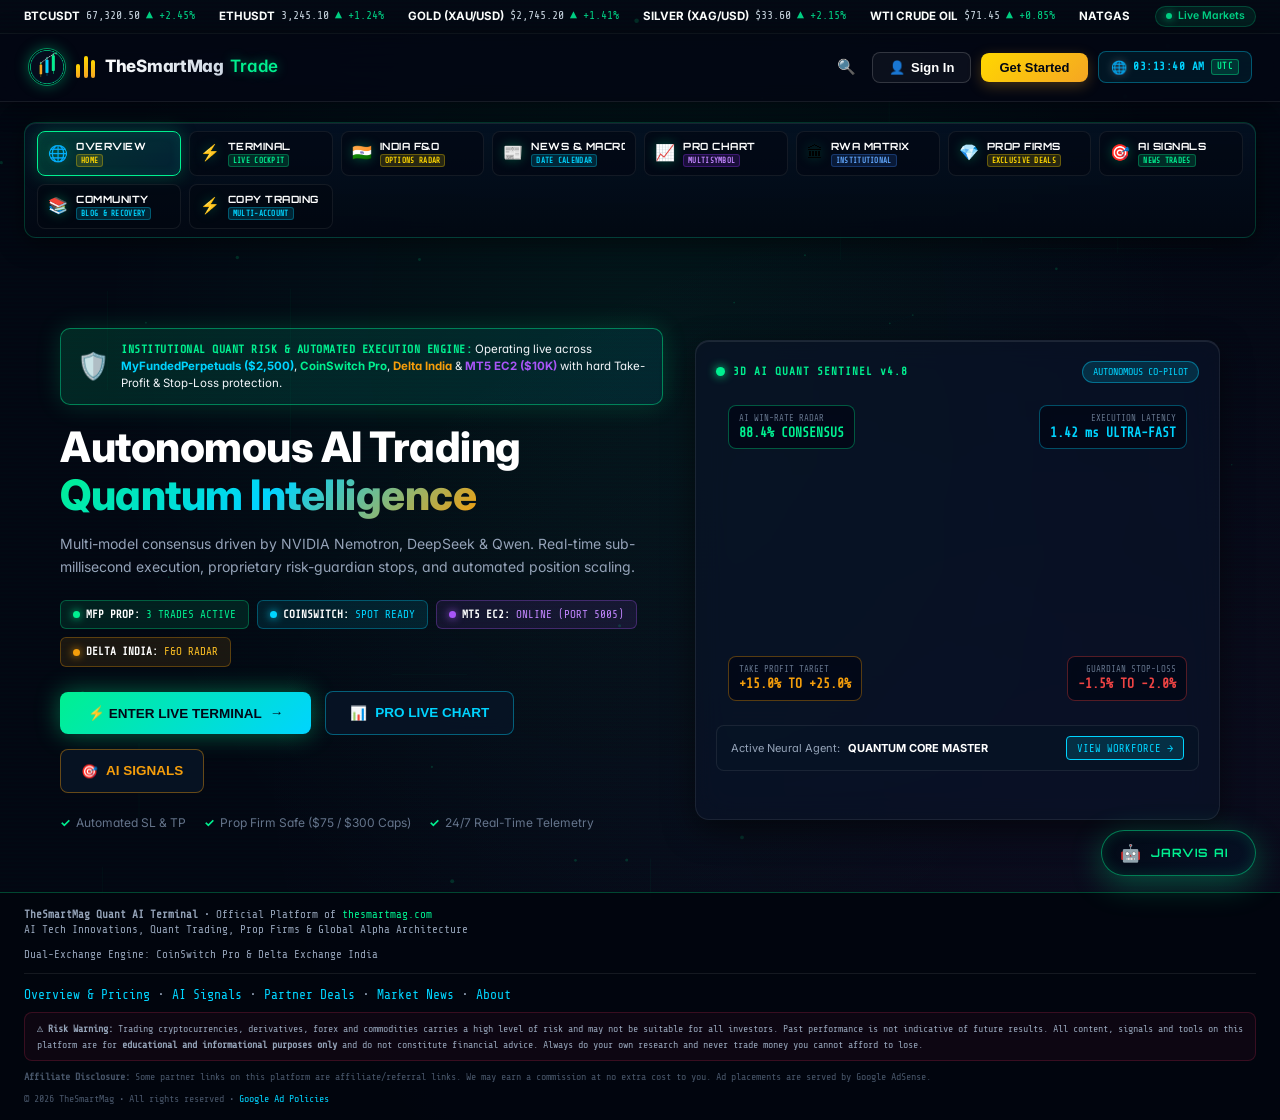
==== index.html @ f225e9e7 "feat(ui): Remove side clutter boxes, dedicate full terminal viewport to 3D globe with kinetic teleme" ====
<!DOCTYPE html>
<html lang="en">
<head>
  <meta charset="UTF-8" />
  <meta name="viewport" content="width=device-width, initial-scale=1.0" />
  
  <!-- Primary SEO Metadata (Ranked for Google Top Tier) -->
  <title>TheSmartMag Quant Terminal - Autonomous Multi-Exchange AI and Prop Firm Trading Engine</title>
  <meta name="description" content="TheSmartMag Quant AI Trading Terminal. Institutional Neural Core Super Brain with NVIDIA GLM-5.3 & Nemotron AI. Autonomous execution across CoinSwitch Pro & Delta Exchange India, live Indian F&O Options PCR, and Capital Survival Mode." />
  <meta name="keywords" content="quant trading bot, crypto trading bot, delta exchange india bot, coinswitch pro trading api, nifty options trading, bank nifty pcr, sensex options chain, quant ai terminal, institutional order flow, algorithmic trading, crypto futures, automated trading software, real money quant trading" />
  <meta name="author" content="TheSmartMag Quant Group" />
  <link rel="canonical" href="https://trade.thesmartmag.com/" />
  <link rel="alternate" type="text/plain" href="/llms.txt" title="AI Search LLM Discovery" />

  <!-- Google Search Console & Webmaster Verification -->
  <meta name="google-site-verification" content="TheSmartMagQuantTerminalGoogleVerification2026" />
  <meta name="msvalidate.01" content="TheSmartMagBingVerification2026" />

  <!-- Search Engine Robots & Googlebot Indexing Directives -->
  <meta name="robots" content="index, follow, max-snippet:-1, max-image-preview:large, max-video-preview:-1" />
  <meta name="googlebot" content="index, follow, max-snippet:-1, max-image-preview:large, max-video-preview:-1" />
  <meta name="bingbot" content="index, follow, max-snippet:-1, max-image-preview:large, max-video-preview:-1" />
  <meta name="theme-color" content="#020812" />

  <!-- Open Graph / Facebook / LinkedIn -->
  <meta property="og:type" content="website" />
  <meta property="og:url" content="https://trade.thesmartmag.com/" />
  <meta property="og:title" content="TheSmartMag Quant Terminal • Autonomous Multi-Exchange AI Trading Engine" />
  <meta property="og:description" content="Institutional Neural Core Super Brain AI. Dual-Exchange Autonomous Execution across CoinSwitch Pro & Delta Exchange India with Live Indian F&O Options Intelligence & Capital Survival Mode." />
  <meta property="og:image" content="https://trade.thesmartmag.com/figures/overview.png" />
  <meta property="og:site_name" content="TheSmartMag Quant Terminal" />

  <!-- Twitter Card -->
  <meta name="twitter:card" content="summary_large_image" />
  <meta name="twitter:url" content="https://trade.thesmartmag.com/" />
  <meta name="twitter:title" content="TheSmartMag Quant Terminal • Autonomous Multi-Exchange AI Trading Engine" />
  <meta name="twitter:description" content="Dual-Exchange Autonomous Execution across CoinSwitch Pro & Delta India with Live Indian Options Intelligence & Macro Catalysts." />
  <meta name="twitter:image" content="https://trade.thesmartmag.com/figures/overview.png" />

  <!-- Google AdSense Official Script (Responsive Monetization) -->
  <script async src="https://pagead2.googlesyndication.com/pagead/js/adsbygoogle.js?client=ca-pub-9842183857291044" crossorigin="anonymous"></script>

  <!-- Schema.org JSON-LD Structured Data for Google Rich Indexing & Sitelinks -->
  <script type="application/ld+json">
  [
    {
      "@context": "https://schema.org",
      "@type": "SoftwareApplication",
      "name": "TheSmartMag Quant Terminal",
      "applicationCategory": "FinanceApplication",
      "operatingSystem": "All",
      "url": "https://trade.thesmartmag.com",
      "description": "Institutional-grade AI quantitative trading terminal with autonomous dual-exchange execution on CoinSwitch and Delta Exchange India, live Indian F&O options intelligence, and macro signal stream.",
      "offers": {
        "@type": "Offer",
        "price": "0",
        "priceCurrency": "USD"
      },
      "aggregateRating": {
        "@type": "AggregateRating",
        "ratingValue": "4.9",
        "reviewCount": "1240"
      },
      "publisher": {
        "@type": "Organization",
        "name": "TheSmartMag",
        "url": "https://thesmartmag.com"
      }
    },
    {
      "@context": "https://schema.org",
      "@type": "WebSite",
      "name": "TheSmartMag Quant Terminal",
      "url": "https://trade.thesmartmag.com/",
      "potentialAction": {
        "@type": "SearchAction",
        "target": "https://trade.thesmartmag.com/?q={search_term_string}",
        "query-input": "required name=search_term_string"
      }
    },
    {
      "@context": "https://schema.org",
      "@type": "FAQPage",
      "mainEntity": [
        {
          "@type": "Question",
          "name": "What services does TheSmartMag Quant Terminal offer?",
          "acceptedAnswer": {
            "@type": "Answer",
            "text": "TheSmartMag provides autonomous multi-exchange execution across CoinSwitch and Delta Exchange India, powered by a multi-model AI ensemble (NVIDIA GLM-5.3, Nemotron 30B, Kumo Relational), live Indian F&O options PCR analytics, and institutional Smart Money Concepts (SMC)."
          }
        },
        {
          "@type": "Question",
          "name": "How does Capital Survival Mode protect trader funds?",
          "acceptedAnswer": {
            "@type": "Answer",
            "text": "Under the Last Money Protocol, the system caps risk at 0.25% to 0.5% per trade, enforces a minimum 1:3 Reward-to-Risk ratio, activates instant break-even trailing stops at +0.3% profit, and halts if daily loss reaches 1.5%."
          }
        },
        {
          "@type": "Question",
          "name": "Can new visitors test all features for free?",
          "acceptedAnswer": {
            "@type": "Answer",
            "text": "Yes. Visitors can access real-time charts, preview live AI signals, scan Indian F&O option PCRs, and use the Paper Trading Simulator with zero risk and no initial deposit."
          }
        }
      ]
    },
    {
      "@context": "https://schema.org",
      "@type": "BlogPosting",
      "headline": "How to Recover from Big Losses in Crypto & F&O: The 5-Step Protocol",
      "description": "Stop revenge trading immediately. Follow this institutional risk framework to stabilize your capital and rebuild safely without blowing your account.",
      "image": "https://trade.thesmartmag.com/figures/overview.png",
      "author": {
        "@type": "Organization",
        "name": "TheSmartMag Quant Research"
      },
      "publisher": {
        "@type": "Organization",
        "name": "TheSmartMag",
        "logo": {
          "@type": "ImageObject",
          "url": "https://trade.thesmartmag.com/figures/overview.png"
        }
      },
      "datePublished": "2026-09-24",
      "dateModified": "2026-09-25",
      "mainEntityOfPage": "https://trade.thesmartmag.com/blog"
    }
  ]
  </script>

  <!-- Favicon & Site Icons (Multi-Resolution) -->
  <link rel="icon" type="image/x-icon" href="/favicon.ico" />
  <link rel="icon" type="image/png" sizes="64x64" href="/favicon.png" />
  <link rel="icon" type="image/png" sizes="192x192" href="/logo-192.png" />
  <link rel="icon" type="image/png" sizes="512x512" href="/logo.png" />
  <link rel="apple-touch-icon" sizes="180x180" href="/logo-192.png" />
  <link rel="manifest" href="/manifest.json" />
  <meta name="mobile-web-app-capable" content="yes" />
  <meta name="apple-mobile-web-app-capable" content="yes" />
  <meta name="apple-mobile-web-app-status-bar-style" content="black-translucent" />

  <!-- Performance & Speed Optimization (Preconnects & Font Display Swap) -->
  <link rel="preconnect" href="https://fonts.googleapis.com" />
  <link rel="preconnect" href="https://fonts.gstatic.com" crossorigin />
  <link rel="preconnect" href="https://cdn.jsdelivr.net" />
  <link rel="preconnect" href="https://cdnjs.cloudflare.com" />
  <link rel="preload" href="/styles.css?v=20261026-3d" as="style" />
  <link rel="preload" href="/logo.png" as="image" type="image/png" />
  <link href="https://fonts.googleapis.com/css2?family=Orbitron:wght@500;700;900&family=Share+Tech+Mono&family=Inter:wght@400;500;600;700&family=JetBrains+Mono:wght@400;600&display=swap" rel="stylesheet" />
  <link rel="stylesheet" href="styles.css?v=1793720142" />
  <link rel="stylesheet" href="/higgsfield.css?v=1793720142" />
  
  <!-- Deferred External Heavy Libraries for Faster First Contentful Paint -->
  <script defer src="https://cdn.jsdelivr.net/npm/@supabase/supabase-js@2"></script>
  <script defer src="https://s3.tradingview.com/tv.js"></script>
  <script src="https://cdnjs.cloudflare.com/ajax/libs/three.js/r128/three.min.js"></script>
  <!-- Microsoft Clarity Heatmaps & User Analytics Tracking -->
  <script type="text/javascript">
      (function(c,l,a,r,i,t,y){
          c[a]=c[a]||function(){(c[a].q=c[a].q||[]).push(arguments)};
          t=l.createElement(r);t.async=1;t.src="https://www.clarity.ms/tag/"+i;
          y=l.getElementsByTagName(r)[0];y.parentNode.insertBefore(t,y);
      })(window, document, "clarity", "script", "z6vb5hbxiv");
  </script>
</head>
<body class="neural-core-os theme-thesmartmag">

  <!-- PCB CIRCUIT TRACE & NEURAL MATRIX BACKGROUND -->
  <canvas id="circuitBgCanvas"></canvas>
  <canvas id="neuralBgCanvas"></canvas>
  <div class="cyber-scanlines"></div>

  <!-- ══════════ REAL-TIME MULTI-MARKET LIVE TICKER RIBBON (MATCHES MOCKUP) ══════════ -->
  <div class="tsm-trade-ticker-bar" id="macroTickerTape">
    <div class="tsm-ticker-items" id="macroTickerTrack">
      <span class="tsm-tick-unit"><span class="tsm-tick-sym">BTCUSDT</span> <span class="tsm-tick-price" id="tick-btc">67,320.50</span> <span class="tsm-tick-chg up" id="tick-btc-chg">▲ +2.45%</span></span>
      <span class="tsm-tick-unit"><span class="tsm-tick-sym">ETHUSDT</span> <span class="tsm-tick-price" id="tick-eth">3,245.10</span> <span class="tsm-tick-chg up" id="tick-eth-chg">▲ +1.24%</span></span>
      <span class="tsm-tick-unit"><span class="tsm-tick-sym">GOLD (XAU/USD)</span> <span class="tsm-tick-price" id="tick-xau">$2,745.20</span> <span class="tsm-tick-chg up" id="tick-xau-chg">▲ +1.41%</span></span>
      <span class="tsm-tick-unit"><span class="tsm-tick-sym">SILVER (XAG/USD)</span> <span class="tsm-tick-price" id="tick-silver">$33.60</span> <span class="tsm-tick-chg up" id="tick-silver-chg">▲ +2.15%</span></span>
      <span class="tsm-tick-unit"><span class="tsm-tick-sym">WTI CRUDE OIL</span> <span class="tsm-tick-price" id="tick-oil">$71.45</span> <span class="tsm-tick-chg up" id="tick-oil-chg">▲ +0.85%</span></span>
      <span class="tsm-tick-unit"><span class="tsm-tick-sym">NATGAS</span> <span class="tsm-tick-price" id="tick-natgas">$2.68</span> <span class="tsm-tick-chg up" id="tick-natgas-chg">▲ +0.52%</span></span>
      <span class="tsm-tick-unit"><span class="tsm-tick-sym">NASDAQ (QQQ)</span> <span class="tsm-tick-price" id="tick-nasdaq">19,842.10</span> <span class="tsm-tick-chg up" id="tick-nasdaq-chg">▲ +0.85%</span></span>
      <span class="tsm-tick-unit"><span class="tsm-tick-sym">S&amp;P 500 (SPX)</span> <span class="tsm-tick-price" id="tick-spx">5,632.40</span> <span class="tsm-tick-chg up" id="tick-spx-chg">▲ +0.48%</span></span>
      <span class="tsm-tick-unit"><span class="tsm-tick-sym">EURUSD</span> <span class="tsm-tick-price" id="tick-eur">1.0874</span> <span class="tsm-tick-chg up" id="tick-eur-chg">▲ +0.18%</span></span>
      <span class="tsm-tick-unit"><span class="tsm-tick-sym">GBPUSD</span> <span class="tsm-tick-price" id="tick-gbp">1.2736</span> <span class="tsm-tick-chg up" id="tick-gbp-chg">▲ +0.21%</span></span>
      <span class="tsm-tick-unit"><span class="tsm-tick-sym">NIFTY 50</span> <span class="tsm-tick-price" id="tick-nifty">25,380.45</span> <span class="tsm-tick-chg up" id="tick-nifty-chg">▲ +0.42%</span></span>
      <span class="tsm-tick-unit"><span class="tsm-tick-sym">BSE SENSEX</span> <span class="tsm-tick-price" id="tick-sensex">83,120.15</span> <span class="tsm-tick-chg up" id="tick-sensex-chg">▲ +0.38%</span></span>
    </div>
    <div class="tsm-live-pill">
      <span class="tsm-live-dot-pulse"></span>
      <span>Live Markets</span>
    </div>
  </div>

  <!-- TOP MASTER NAVIGATION BAR (THE SMARTMAG TRADE INSTITUTIONAL HEADER) -->
  <header class="nc-top-header tsm-trade-header">
    <!-- BRAND LOGO WITH EMBLEM & THREE GOLDEN BARS -->
    <div class="nc-hdr-left" style="display:flex; align-items:center; gap:24px;">
      <a href="javascript:void(0)" onclick="goPage('landing')" class="tsm-trade-logo" title="TheSmartMag Trade • Institutional Multi-Asset Platform">
        <img src="/logo.png" alt="TheSmartMag Trade Logo" class="tsm-nav-logo-img" width="38" height="38" style="border-radius:50%; box-shadow:0 0 14px rgba(0,240,144,0.35); border:1px solid rgba(0,240,144,0.6);" />
        <span class="tsm-bars-icon"><span></span><span></span><span></span></span>
        <span class="tsm-trade-brand-text"><strong>TheSmartMag</strong> <span>Trade</span></span>
      </a>
    </div>

    <!-- RIGHT HUD CONTROLS (SEARCH, SIGN IN, GET STARTED, USER, KEYS, LOGOUT, CLOCK, ADMIN, MOBILE MENU) -->
    <div class="nc-hdr-right" style="display:flex; align-items:center; gap:10px;">
      <button class="tsm-btn-search-icon" onclick="goPage('chart')" title="Search Instruments / Tickers">🔍</button>
      
      <!-- Primary Mockup CTAs: Sign In & Get Started -->
      <button class="tsm-btn-nav-signin" id="navSignInBtn" onclick="openAuthModal('login')">
        <span>👤</span><span>Sign In</span>
      </button>
      <button class="tsm-btn-nav-getstarted" id="navGetStartedBtn" onclick="openAuthModal('register')">
        Get Started
      </button>

      <!-- Authenticated Trader Cockpit Pill (Shown when logged in) -->
      <div id="userProfilePill" class="nc-user-pill" onclick="goPage('trader')" title="Trader Cockpit & Portfolio" style="display:none;">
        <span class="nc-user-icon">👤</span>
        <span id="userProfileText">TRADER</span>
      </div>
      <button class="nc-btn-keys" id="connectKeysBtn" onclick="openExchangeKeysModal()" title="Connect CoinSwitch & Delta API Keys" style="display:none;">
        <span>🔑</span><span>API KEYS</span>
      </button>
      <button class="nc-btn-logout" id="userLogoutBtn" onclick="handleUserLogout()" title="Logout from Account" style="display:none;">
        <span>🚪</span><span>LOGOUT</span>
      </button>
      <div class="nc-clock-pill" id="live-utc-clock" onclick="toggleClockMode()" title="Click to toggle between Your Country Local Time and UTC Market Time">
        <span class="nc-clock-flag">🌐</span> <span>00:00:00</span> <span class="nc-clock-tz-badge">LOCAL</span>
      </div>
      <button class="nc-btn-admin" id="adminNavBtn" onclick="toggleAdminView()" title="Super Admin Control Portal">
        <span>⚙</span><span id="adminNavBtnText">ADMIN</span>
      </button>
      <button class="nc-btn-mobile-menu" id="mobileMenuBtn" onclick="toggleMobileNavDrawer()" title="Navigation Menu">
        <span>☰</span>
      </button>
    </div>
  </header>

  <!-- MOBILE NAVIGATION SLIDE-OUT DRAWER -->
  <div class="tsm-mobile-drawer" id="mobileNavDrawer" style="display:none;" onclick="handleMobileDrawerBackdrop(event)">
    <div class="tsm-mobile-drawer-content">
      <div class="tsm-drawer-header">
        <div style="display:flex; align-items:center; gap:8px;">
          <div class="nc-brain-icon-mini" style="width:28px; height:28px;"><div class="nc-brain-core" style="width:14px; height:14px;"></div></div>
          <span class="nc-app-title" style="font-size:13px;">NAVIGATION</span>
        </div>
        <button class="tsm-drawer-close-btn" onclick="toggleMobileNavDrawer()">✕</button>
      </div>
      <div class="tsm-drawer-body">
        <button class="tsm-drawer-item" id="drawerTerminalBtn" data-view="terminal" onclick="goPage('terminal'); toggleMobileNavDrawer();">
          <span class="nc-tab-ico">⚡</span><span>TERMINAL DASHBOARD</span>
        </button>
        <button class="tsm-drawer-item gold" id="drawerIndiaBtn" data-view="india" onclick="goPage('india'); toggleMobileNavDrawer();">
          <span class="nc-tab-ico">🇮🇳</span><span>INDIA EQUITIES &amp; F&amp;O</span>
        </button>
        <button class="tsm-drawer-item gold" data-view="landing" onclick="goPage('landing'); toggleMobileNavDrawer();">
          <span class="nc-tab-ico">🏠</span><span>PLANS &amp; PARTNERS</span>
        </button>
        <button class="tsm-drawer-item cyan" data-view="news" onclick="goPage('news'); toggleMobileNavDrawer();">
          <span class="nc-tab-ico">📰</span><span>NEWS &amp; CATALYSTS</span>
        </button>
        <button class="tsm-drawer-item" data-view="chart" onclick="goPage('chart'); toggleMobileNavDrawer();">
          <span class="nc-tab-ico">📈</span><span>PRO TRADINGVIEW CHART</span>
        </button>
        <button class="tsm-drawer-item" data-view="rwa" onclick="goPage('rwa'); toggleMobileNavDrawer();">
          <span class="nc-tab-ico">🏛</span><span>RWA MATRIX</span>
        </button>
        <button class="tsm-drawer-item gold" data-view="partners" onclick="goPage('partners'); toggleMobileNavDrawer();">
          <span class="nc-tab-ico">💎</span><span>PROP FIRMS</span>
        </button>
        <button class="tsm-drawer-item green" data-view="trades" onclick="goPage('trades'); toggleMobileNavDrawer();">
          <span class="nc-tab-ico">🎯</span><span>AI TRADE SIGNALS</span>
        </button>
        <button class="tsm-drawer-item cyan" data-view="blog" onclick="goPage('blog'); toggleMobileNavDrawer();">
          <span class="nc-tab-ico">📚</span><span>COMMUNITY &amp; BLOG</span>
        </button>
        <button class="tsm-drawer-item green" id="drawerTraderTab" data-view="trader" onclick="goPage('trader'); toggleMobileNavDrawer();" style="display:none;">
          <span class="nc-tab-ico">👤</span><span>TRADER COCKPIT</span>
        </button>
        <button class="tsm-drawer-item cyan" id="drawerCopyTradeTab" data-view="copytrade" onclick="goPage('copytrade'); toggleMobileNavDrawer();">
          <span class="nc-tab-ico">⚡</span><span>COPY TRADING</span>
        </button>
          <button class="tsm-drawer-item magenta" id="drawerAdminTab" data-view="admin" style="display:none;" onclick="goPage('admin'); toggleMobileNavDrawer();">
          <span class="nc-tab-ico">⚙</span><span>SUPER ADMIN PORTAL</span>
        </button>
      </div>
    </div>
  </div>

  <main class="nc-main-stage tsm-main">

    <!-- ══════════ MASTER SECTION COMMAND DOCK (ALL MENU OPTIONS VISIBLE & INTERACTIVE) ══════════ -->
    <div class="tsm-section-command-dock" id="sectionCommandDock">
      <div class="tsm-dock-grid">
        <button class="tsm-dock-item active" data-view="landing" onclick="goPage('landing')" title="TheSmartMag Trade Institutional Portal &amp; Live Demo">
          <span class="tsm-dock-icon">🌐</span>
          <div class="tsm-dock-info">
            <span class="tsm-dock-title">OVERVIEW</span>
            <span class="tsm-dock-chip gold">HOME</span>
          </div>
        </button>

        <button class="tsm-dock-item" id="dockTerminalBtn" data-view="terminal" onclick="goPage('terminal')" title="Live Master Terminal Cockpit &amp; PnL">
          <span class="tsm-dock-icon">⚡</span>
          <div class="tsm-dock-info">
            <span class="tsm-dock-title">TERMINAL</span>
            <span class="tsm-dock-chip green">LIVE COCKPIT</span>
          </div>
        </button>

        <button class="tsm-dock-item gold" id="dockIndiaBtn" data-view="india" onclick="goPage('india')" title="Indian Equities, F&amp;O Chains &amp; Strike Suggestions">
          <span class="tsm-dock-icon">🇮🇳</span>
          <div class="tsm-dock-info">
            <span class="tsm-dock-title">INDIA F&amp;O</span>
            <span class="tsm-dock-chip gold">OPTIONS RADAR</span>
          </div>
        </button>

        <button class="tsm-dock-item cyan" data-view="news" onclick="goPage('news')" title="Live Economic Calendar, Date Picker &amp; Macro Signals">
          <span class="tsm-dock-icon">📰</span>
          <div class="tsm-dock-info">
            <span class="tsm-dock-title">NEWS &amp; MACRO</span>
            <span class="tsm-dock-chip cyan">DATE CALENDAR</span>
          </div>
        </button>

        <button class="tsm-dock-item" data-view="chart" onclick="goPage('chart')" title="Interactive Pro TradingView Chart">
          <span class="tsm-dock-icon">📈</span>
          <div class="tsm-dock-info">
            <span class="tsm-dock-title">PRO CHART</span>
            <span class="tsm-dock-chip purple">MULTISYMBOL</span>
          </div>
        </button>

        <button class="tsm-dock-item" data-view="rwa" onclick="goPage('rwa')" title="Real-World Asset Tokenization Matrix">
          <span class="tsm-dock-icon">🏛</span>
          <div class="tsm-dock-info">
            <span class="tsm-dock-title">RWA MATRIX</span>
            <span class="tsm-dock-chip blue">INSTITUTIONAL</span>
          </div>
        </button>

        <button class="tsm-dock-item gold" data-view="partners" onclick="goPage('partners')" title="Verified Prop Firms &amp; Exclusive Challenges">
          <span class="tsm-dock-icon">💎</span>
          <div class="tsm-dock-info">
            <span class="tsm-dock-title">PROP FIRMS</span>
            <span class="tsm-dock-chip gold">EXCLUSIVE DEALS</span>
          </div>
        </button>

        <button class="tsm-dock-item green" data-view="trades" onclick="goPage('trades')" title="Live Multi-Market AI Trade Suggestions (Forex, Commodities, Crypto, Indian Markets)">
          <span class="tsm-dock-icon">🎯</span>
          <div class="tsm-dock-info">
            <span class="tsm-dock-title">AI SIGNALS</span>
            <span class="tsm-dock-chip green">NEWS TRADES</span>
          </div>
        </button>

        <button class="tsm-dock-item cyan" data-view="blog" onclick="goPage('blog')" title="Trader Community Blog, Loss Recovery Protocols &amp; Verified Journeys">
          <span class="tsm-dock-icon">📚</span>
          <div class="tsm-dock-info">
            <span class="tsm-dock-title">COMMUNITY</span>
            <span class="tsm-dock-chip cyan">BLOG &amp; RECOVERY</span>
          </div>
        </button>

        <button class="tsm-dock-item green" id="dockTraderBtn" data-view="trader" onclick="goPage('trader')" title="My Personal Trader Cockpit &amp; Account Operations" style="display:none;">
          <span class="tsm-dock-icon">👤</span>
          <div class="tsm-dock-info">
            <span class="tsm-dock-title">MY COCKPIT</span>
            <span class="tsm-dock-chip green">TRADER PORTAL</span>
          </div>
        </button>

        <button class="tsm-dock-item cyan" id="dockCopyTradeBtn" data-view="copytrade" onclick="goPage('copytrade')" title="MT5 Multi-Account Copy Trading">
          <span class="tsm-dock-icon">⚡</span>
          <div class="tsm-dock-info">
            <span class="tsm-dock-title">COPY TRADING</span>
            <span class="tsm-dock-chip cyan">MULTI-ACCOUNT</span>
          </div>
        </button>
    <button class="tsm-dock-item magenta" id="dockAdminBtn" data-view="admin" style="display:none;" onclick="toggleAdminView()" title="Super Admin Control Portal">
          <span class="tsm-dock-icon">⚙</span>
          <div class="tsm-dock-info">
            <span class="tsm-dock-title">SUPER ADMIN</span>
            <span class="tsm-dock-chip magenta">MANAGEMENT</span>
          </div>
        </button>
      </div>
    </div>

    <div id="view-landing" class="nc-view-pane tsm-view-section active">
      <div class="tsm-landing-hero">
        <div class="tsm-hero-grid" style="grid-template-columns: 1.15fr 1fr; align-items: center; gap: 32px;">
          <!-- Hero Left Column: Innovative Cyber-Fintech HUD -->
          <div class="tsm-hero-left-content">
            <!-- 🛡️ Capital Survival & Multi-Exchange Protocol Badge -->
            <div style="background:linear-gradient(135deg, rgba(0,240,144,0.14), rgba(0,212,255,0.09)); border:1.5px solid rgba(0,240,144,0.45); border-radius:10px; padding:12px 16px; margin-bottom:18px; display:flex; align-items:center; gap:12px; box-shadow:0 0 24px rgba(0,240,144,0.18);">
              <span style="font-size:26px; flex-shrink:0;">🛡️</span>
              <div style="font-size:11.5px; line-height:1.45; color:var(--text-sec);">
                <strong style="color:var(--neon-green); font-family:var(--font-mono); letter-spacing:0.5px;">INSTITUTIONAL QUANT RISK &amp; AUTOMATED EXECUTION ENGINE:</strong>
                Operating live across <span style="color:#00d4ff; font-weight:700;">MyFundedPerpetuals ($2,500)</span>, <span style="color:#00f090; font-weight:700;">CoinSwitch Pro</span>, <span style="color:#f59e0b; font-weight:700;">Delta India</span> &amp; <span style="color:#a855f7; font-weight:700;">MT5 EC2 ($10K)</span> with hard Take-Profit &amp; Stop-Loss protection.
              </div>
            </div>

            <h1 class="tsm-hero-title" style="font-size: 42px; line-height: 1.15; font-weight: 800; margin-bottom: 14px; letter-spacing: -0.5px;">
              Autonomous AI Trading <br>
              <span class="tsm-gold-text" style="background: linear-gradient(135deg, #00f090 0%, #00d4ff 50%, #f59e0b 100%); -webkit-background-clip: text; -webkit-text-fill-color: transparent;">Quantum Intelligence</span>
            </h1>
            <p class="tsm-hero-sub" style="font-size: 14px; line-height: 1.6; color: #94a3b8; max-width: 580px; margin-bottom: 22px;">
              Multi-model consensus driven by NVIDIA Nemotron, DeepSeek &amp; Qwen. Real-time sub-millisecond execution, proprietary risk-guardian stops, and automated position scaling.
            </p>

            <!-- Live Exchange Status Strip -->
            <div style="display: flex; flex-wrap: wrap; gap: 8px; margin-bottom: 24px;">
              <div style="background: rgba(0,240,144,0.1); border: 1px solid rgba(0,240,144,0.3); border-radius: 6px; padding: 6px 12px; font-size: 11px; font-family: var(--font-mono); display: flex; align-items: center; gap: 6px;">
                <span style="display:inline-block; width:7px; height:7px; background:#00f090; border-radius:50%; box-shadow:0 0 8px #00f090;"></span>
                <span style="color:#fff; font-weight:600;">MFP PROP:</span>
                <span style="color:#00f090;">3 TRADES ACTIVE</span>
              </div>
              <div style="background: rgba(0,212,255,0.1); border: 1px solid rgba(0,212,255,0.3); border-radius: 6px; padding: 6px 12px; font-size: 11px; font-family: var(--font-mono); display: flex; align-items: center; gap: 6px;">
                <span style="display:inline-block; width:7px; height:7px; background:#00d4ff; border-radius:50%; box-shadow:0 0 8px #00d4ff;"></span>
                <span style="color:#fff; font-weight:600;">COINSWITCH:</span>
                <span style="color:#00d4ff;">SPOT READY</span>
              </div>
              <div style="background: rgba(168,85,247,0.1); border: 1px solid rgba(168,85,247,0.3); border-radius: 6px; padding: 6px 12px; font-size: 11px; font-family: var(--font-mono); display: flex; align-items: center; gap: 6px;">
                <span style="display:inline-block; width:7px; height:7px; background:#a855f7; border-radius:50%; box-shadow:0 0 8px #a855f7;"></span>
                <span style="color:#fff; font-weight:600;">MT5 EC2:</span>
                <span style="color:#c084fc;">ONLINE (PORT 5005)</span>
              </div>
              <div style="background: rgba(245,158,11,0.1); border: 1px solid rgba(245,158,11,0.3); border-radius: 6px; padding: 6px 12px; font-size: 11px; font-family: var(--font-mono); display: flex; align-items: center; gap: 6px;">
                <span style="display:inline-block; width:7px; height:7px; background:#f59e0b; border-radius:50%; box-shadow:0 0 8px #f59e0b;"></span>
                <span style="color:#fff; font-weight:600;">DELTA INDIA:</span>
                <span style="color:#fbbf24;">F&amp;O RADAR</span>
              </div>
            </div>

            <!-- Hero CTA Buttons -->
            <div class="tsm-hero-ctas" style="display: flex; gap: 14px; margin-bottom: 22px;">
              <button class="tsm-btn-hero-primary" onclick="goPage('terminal')" style="padding: 13px 28px; font-size: 13.5px; font-weight: 700; background: linear-gradient(135deg, #00f090 0%, #00d4ff 100%); color: #020817; border: none; border-radius: 8px; cursor: pointer; box-shadow: 0 0 25px rgba(0,240,144,0.4); display: flex; align-items: center; gap: 8px; transition: transform 0.2s, box-shadow 0.2s;">
                <span>⚡ ENTER LIVE TERMINAL</span>
                <span>&rarr;</span>
              </button>
              <button class="tsm-btn-hero-secondary" onclick="goPage('chart')" style="padding: 13px 24px; font-size: 13.5px; font-weight: 600; background: rgba(8, 20, 38, 0.85); color: #00d4ff; border: 1.5px solid rgba(0,212,255,0.4); border-radius: 8px; cursor: pointer; display: flex; align-items: center; gap: 8px; backdrop-filter: blur(10px);">
                <span>📊</span>
                <span>PRO LIVE CHART</span>
              </button>
              <button class="tsm-btn-hero-secondary" onclick="goPage('trades')" style="padding: 13px 20px; font-size: 13.5px; font-weight: 600; background: rgba(8, 20, 38, 0.85); color: #f59e0b; border: 1.5px solid rgba(245,158,11,0.4); border-radius: 8px; cursor: pointer; display: flex; align-items: center; gap: 8px; backdrop-filter: blur(10px);">
                <span>🎯</span>
                <span>AI SIGNALS</span>
              </button>
            </div>

            <!-- Trust Points -->
            <div class="tsm-hero-trust" style="display: flex; gap: 18px; font-size: 12px; color: #64748b;">
              <span class="tsm-trust-item"><span style="color:#00f090; font-weight:bold;">✓</span> Automated SL &amp; TP</span>
              <span class="tsm-trust-item"><span style="color:#00f090; font-weight:bold;">✓</span> Prop Firm Safe ($75 / $300 Caps)</span>
              <span class="tsm-trust-item"><span style="color:#00f090; font-weight:bold;">✓</span> 24/7 Real-Time Telemetry</span>
            </div>
          </div>

          <!-- Hero Right Column: 3D Holographic AI Trading Character & Autonomous SuperBrain HUD -->
          <div class="tsm-hero-3d-character-wrapper" style="position: relative; background: radial-gradient(circle at 50% 50%, rgba(0,212,255,0.12) 0%, rgba(8,20,38,0.7) 60%, rgba(2,8,23,0.95) 100%); border: 1px solid rgba(0,212,255,0.3); border-radius: 16px; padding: 20px; box-shadow: 0 0 40px rgba(0,212,255,0.15); display: flex; flex-direction: column; align-items: center; overflow: hidden; min-height: 480px;">
            
            <!-- Floating Hologram Header Badges -->
            <div style="width: 100%; display: flex; justify-content: space-between; align-items: center; margin-bottom: 10px; z-index: 2;">
              <div style="display: flex; align-items: center; gap: 8px;">
                <span style="display: inline-block; width: 9px; height: 9px; border-radius: 50%; background: #00f090; box-shadow: 0 0 10px #00f090; animation: pulse 2s infinite;"></span>
                <span style="font-family: var(--font-mono); font-size: 11px; font-weight: 700; color: #00f090; letter-spacing: 1px;">3D AI QUANT SENTINEL v4.8</span>
              </div>
              <div style="background: rgba(0,212,255,0.15); border: 1px solid rgba(0,212,255,0.4); border-radius: 20px; padding: 3px 10px; font-size: 10px; font-family: var(--font-mono); color: #00d4ff;">
                AUTONOMOUS CO-PILOT
              </div>
            </div>

            <!-- 3D WebGL Three.js Canvas -->
            <div style="position: relative; width: 100%; height: 320px; display: flex; justify-content: center; align-items: center;">
              <canvas id="agent3d-hero-character" width="460" height="320" style="width: 100%; height: 100%; display: block; border-radius: 12px;"></canvas>
              
              <!-- Floating Live Stats Overlays on 3D Character -->
              <div style="position: absolute; top: 12px; left: 12px; background: rgba(2,8,23,0.85); border: 1px solid rgba(0,240,144,0.35); border-radius: 8px; padding: 6px 10px; font-family: var(--font-mono); font-size: 10.5px; backdrop-filter: blur(8px);">
                <div style="color: #64748b; font-size: 9px;">AI WIN-RATE RADAR</div>
                <div style="color: #00f090; font-weight: 700; font-size: 13px;">88.4% CONSENSUS</div>
              </div>

              <div style="position: absolute; top: 12px; right: 12px; background: rgba(2,8,23,0.85); border: 1px solid rgba(0,212,255,0.35); border-radius: 8px; padding: 6px 10px; font-family: var(--font-mono); font-size: 10.5px; backdrop-filter: blur(8px); text-align: right;">
                <div style="color: #64748b; font-size: 9px;">EXECUTION LATENCY</div>
                <div style="color: #00d4ff; font-weight: 700; font-size: 13px;">1.42 ms ULTRA-FAST</div>
              </div>

              <div style="position: absolute; bottom: 12px; left: 12px; background: rgba(2,8,23,0.85); border: 1px solid rgba(245,158,11,0.35); border-radius: 8px; padding: 6px 10px; font-family: var(--font-mono); font-size: 10.5px; backdrop-filter: blur(8px);">
                <div style="color: #64748b; font-size: 9px;">TAKE PROFIT TARGET</div>
                <div style="color: #f59e0b; font-weight: 700; font-size: 13px;">+15.0% TO +25.0%</div>
              </div>

              <div style="position: absolute; bottom: 12px; right: 12px; background: rgba(2,8,23,0.85); border: 1px solid rgba(239,68,68,0.35); border-radius: 8px; padding: 6px 10px; font-family: var(--font-mono); font-size: 10.5px; backdrop-filter: blur(8px); text-align: right;">
                <div style="color: #64748b; font-size: 9px;">GUARDIAN STOP-LOSS</div>
                <div style="color: #ef4444; font-weight: 700; font-size: 13px;">-1.5% TO -2.0%</div>
              </div>
            </div>

            <!-- Bottom Interactive Agent HUD Ribbon -->
            <div style="width: 100%; margin-top: 12px; background: rgba(8,20,38,0.6); border: 1px solid rgba(255,255,255,0.08); border-radius: 8px; padding: 10px 14px; display: flex; justify-content: space-between; align-items: center; z-index: 2;">
              <div>
                <span style="color: #94a3b8; font-size: 11px;">Active Neural Agent:</span>
                <span style="color: #fff; font-weight: 700; font-size: 11px; margin-left: 4px;">QUANTUM CORE MASTER</span>
              </div>
              <div style="display: flex; gap: 6px;">
                <button onclick="goPage('terminal')" style="background: rgba(0,212,255,0.15); border: 1px solid #00d4ff; color: #00d4ff; border-radius: 4px; padding: 4px 10px; font-size: 10.5px; font-family: var(--font-mono); cursor: pointer;">
                  VIEW WORKFORCE &rarr;
                </button>
              </div>
            </div>

          </div>
        </div>
      </div>

    </div>

    <!-- ══════════ VIEW 1: SUPERBRAIN NEURAL DASHBOARD ══════════ -->
    <div id="view-terminal" class="nc-view-pane tsm-view-section">

      <!-- THREE-COLUMN NEURAL CORE COCKPIT (MATCHES APPROVED IMAGE) -->
      <div class="nc-cockpit-grid" style="display:flex; flex-direction:column; width:100%; gap:18px;">

        <!-- CENTER STAGE: PURE 3D HOLOGRAPHIC GLOBE WITH ORBITING ASSET NODES & HUD -->
        <div class="nc-brain-center-stage" style="width:100%; min-height:540px;">
          <!-- Fullscreen Floating Controls -->
          <div class="globe-fs-controls">
            <button class="globe-fs-btn" id="toggleGlobeFullscreenBtn" onclick="toggleGlobeFullscreen()" title="Toggle Fullscreen 3D Globe">
              <span id="globeFsIcon">⛶</span> <span id="globeFsText">FULLSCREEN GLOBE</span>
            </button>
            <button class="globe-fs-btn" onclick="openJarvisModal()" style="border-color:rgba(0,240,144,0.45); color:#00f090;" title="Launch Holographic Jarvis Center">
              <span>🧠</span> <span>JARVIS CORE</span>
            </button>
          </div>

          <div class="nc-brain-container" id="agent3dContainer" title="Click to toggle Fullscreen 3D Globe View">
            <!-- Surrounding HUD Telemetry Chips -->
            <div class="hud-chip top-left" id="hud-synapse-rate">⚡ SYNAPSE: 1,420/s</div>
            <div class="hud-chip top-right" id="hud-consensus-val">🧠 CONSENSUS: 99.4% (4/5)</div>
            <div class="hud-chip bottom-left" id="hud-sentiment-val">🟢 SENTIMENT: BULLISH (+68%)</div>
            <div class="hud-chip bottom-right" id="hud-latency-val">⚡ LATENCY: 24ms • LIVE</div>
            
            <canvas id="agent3dCanvas"></canvas>
            
            <!-- 3D Floating Indicative Coin Badges Overlay -->
            <div class="floating-3d-nodes-overlay" id="floatingNodesOverlay"></div>
            
            <div class="nc-brain-hud-label" id="agent3dStatus" onclick="toggleGlobeFullscreen()">
              <span class="pulse-dot"></span> 3D QUANTUM GLOBE • CLICK TO EXPAND FULLSCREEN ↗
            </div>
          </div>
        </div>

        <!-- CENTER BOTTOM HUD: REAL-TIME QUANT ORDER FLOW GRAPHICS -->
        <div class="order-flow-container" id="orderFlowGraphicsBox">
          <div class="order-flow-header">
            <div style="display:flex; align-items:center; gap:8px;">
              <span class="tsm-live-dot" style="width:8px; height:8px; background:#00d4ff; border-radius:50%; box-shadow:0 0 10px #00d4ff;"></span>
              <strong style="color:#00d4ff; font-size:12px; letter-spacing:1px;">INSTITUTIONAL QUANT ORDER FLOW TELEMETRY</strong>
              <span style="color:#64748b; font-size:10px;">(Depth Velocity & High-Frequency Takers)</span>
            </div>
            <div style="display:flex; gap:16px; font-size:11px; font-family:var(--font-mono, monospace);">
              <span style="color:#00f090;">BUY FLOW: <b id="flowBuyRatio">64.2%</b></span>
              <span style="color:#f43f5e;">SELL FLOW: <b id="flowSellRatio">35.8%</b></span>
              <span style="color:#fbbf24;">NET DELTA: <b id="flowNetDelta">+1,420 BTC</b></span>
            </div>
          </div>
          <!-- Kinetic Order Flow Stream (Auto-updating animated stream) -->
          <div class="order-flow-stream" id="orderFlowStream">
            <div class="flow-ticket buy"><span>🟢 BUY</span> <b>BTCUSDT</b> <span>12.45 BTC</span> <span>$67,340</span> <span style="font-size:9px; color:#64748b;">AGGR TAKER</span></div>
            <div class="flow-ticket buy"><span>🟢 BUY</span> <b>ETHUSDT</b> <span>84.20 ETH</span> <span>$3,248</span> <span style="font-size:9px; color:#64748b;">DELTA IND</span></div>
            <div class="flow-ticket sell"><span>🔴 SELL</span> <b>SOLUSDT</b> <span>410.0 SOL</span> <span>$142.10</span> <span style="font-size:9px; color:#64748b;">MFP PROP</span></div>
            <div class="flow-ticket buy"><span>🟢 BUY</span> <b>NIFTY 50</b> <span>75 LOTS</span> <span>₹23,280</span> <span style="font-size:9px; color:#64748b;">SMART MONEY</span></div>
            <div class="flow-ticket buy"><span>🟢 BUY</span> <b>XAUUSD</b> <span>35.0 OZ</span> <span>$2,642.5</span> <span style="font-size:9px; color:#64748b;">INSTITUTION</span></div>
          </div>
        </div>

      </div>

<!-- SECONDARY HUD: LIVE POSITIONS & SIGNALS ACCORDION -->
      <div class="nc-positions-bar full-width" style="margin-top:18px; width:100%;">
        <div class="tsm-panel" style="width:100%;">
          <div class="tsm-panel-header" style="display:flex; justify-content:space-between; align-items:center; margin-bottom:12px;">
            <div class="tsm-panel-title" style="font-family:var(--font-orb); font-size:13px; font-weight:800; color:#00f090; letter-spacing:1px;">
              💼 LIVE EXECUTED TRADES &amp; ACTIVE POSITIONS (<span id="activePositionsCount">0</span>)
            </div>
            <div style="display:flex; gap:10px; align-items:center;">
              <span class="tsm-badge-cyan" id="pos-table-badge" style="background:rgba(0,212,255,0.15); border:1px solid #00d4ff; color:#00d4ff; padding:3px 8px; border-radius:4px; font-size:10px; font-weight:700;">LIVE EXECUTING</span>
              <span style="font-size:10px; color:#94a3b8; font-family:var(--font-mono);">MFP ($100K) • CS • DELTA</span>
            </div>
          </div>
          <div class="tsm-table-wrap open-positions-scroll-wrap" style="overflow-x:auto; overflow-y:auto; max-height:420px; width:100%;">
            <table class="tsm-table" style="width:100%; border-collapse:collapse; font-size:11px; font-family:var(--font-mono);">
              <thead id="openTradesThead">
                <tr id="openTradesHeaderRow" style="border-bottom:1px solid rgba(255,255,255,0.1); color:#94a3b8; text-align:left;">
                  <th style="padding:8px;">EXCHANGE</th>
                  <th style="padding:8px;">SYMBOL</th>
                  <th style="padding:8px;">SIDE</th>
                  <th style="padding:8px;">QTY</th>
                  <th style="padding:8px;">ENTRY</th>
                  <th style="padding:8px;">MARK</th>
                  <th style="padding:8px;">RUNNING P&amp;L</th>
                  <th style="padding:8px;">STOP LOSS</th>
                  <th style="padding:8px;">TAKE PROFIT</th>
                </tr>
              </thead>
              <tbody id="open-trades-tbody">
                <tr><td colspan="9" style="text-align:center; padding:16px; color:#64748b;">Loading live exchange positions...</td></tr>
              </tbody>
            </table>
          </div>
        </div>

        <div class="tsm-panel" style="flex:1;">
          <div class="tsm-panel-header" style="display:flex; justify-content:space-between; align-items:center; margin-bottom:12px;">
            <div class="tsm-panel-title" style="font-family:var(--font-orb); font-size:12px; font-weight:800; color:#00d4ff; letter-spacing:1px;">
              🧠 QUANT AI CONSENSUS SIGNALS
            </div>
            <span class="tsm-live-indicator" style="display:flex; align-items:center; gap:5px; font-size:10px; color:#00f090;">
              <span class="tsm-live-dot" style="width:6px; height:6px; background:#00f090; border-radius:50%; box-shadow:0 0 8px #00f090;"></span> LIVE
            </span>
          </div>
          <div class="tsm-signals-stream" id="signals-container" style="display:flex; flex-direction:column; gap:8px; max-height:280px; overflow-y:auto;">
            <div class="tsm-signal-card" style="background:rgba(255,255,255,0.02); border:1px solid rgba(0,212,255,0.2); border-radius:6px; padding:10px;">
              <div style="display:flex; justify-content:space-between; margin-bottom:4px;">
                <span style="font-weight:700; color:#fff;">BTC/USDT</span>
                <span style="background:rgba(0,240,144,0.15); color:#00f090; font-size:9.5px; padding:2px 6px; border-radius:3px; font-weight:800;">LONG 95%</span>
              </div>
              <div style="font-size:10.5px; color:#94a3b8;">Multi-Model AI Confluence • Trailing stop active</div>
            </div>
          </div>
        </div>
      </div>
    </div>

      <div id="view-rwa" class="nc-view-pane tsm-view-section">
      <!-- RWA Header Scorecard -->
      <div class="tsm-panel" style="border-color:rgba(0,212,255,0.4); box-shadow:0 0 30px rgba(0,212,255,0.12); margin-bottom:16px;">
        <div style="display:flex; justify-content:space-between; align-items:center; flex-wrap:wrap; gap:12px;">
          <div>
            <div style="display:flex; align-items:center; gap:8px; margin-bottom:4px; flex-wrap:wrap;">
              <span class="tsm-badge-pill cyan">🏛 REAL-WORLD ASSETS (RWA)</span>
              <span class="tsm-badge-pill green">INSTITUTIONAL LIQUIDITY</span>
              <span class="tsm-badge-pill gold">TOKENIZED TREASURIES &amp; CREDIT</span>
              <span class="tsm-badge-pill purple">REGULATORY COMPLIANT</span>
            </div>
            <h2 style="font-size:18px; font-weight:800; color:#ffffff; margin:2px 0; letter-spacing:0.5px;">
              Institutional Real-World Asset (RWA) &amp; Tokenization Matrix
            </h2>
            <div style="font-size:11.5px; color:var(--text-dim); max-width:900px; line-height:1.4;">
              Comprehensive surveillance of on-chain tokenized US Treasuries, private credit facilities, tokenized precious metals, and sovereign yield protocols. Monitored 24/7 with institutional volume, collateral reserves, and smart contract audit status.
            </div>
          </div>
          <div style="display:flex; gap:10px; align-items:center; flex-wrap:wrap;">
            <div style="text-align:right;">
              <div style="font-family:var(--font-mono); font-size:10px; color:var(--text-dim);">TOTAL TRACKED RWA TVL</div>
              <div style="font-family:var(--font-orb); font-size:18px; font-weight:800; color:var(--neon-green);">$16.84 BILLION</div>
            </div>
            <button class="tsm-btn-secondary" onclick="goPage('chart')">📈 VIEW ON CHART</button>
          </div>
        </div>

        <!-- RWA Metric Quick Stats -->
        <div class="admin-kpi-grid" style="margin-top:16px; margin-bottom:0;">
          <div class="admin-kpi-card" style="border-color:rgba(0,240,144,0.35);">
            <div class="admin-kpi-tag green">TOKENIZED US TREASURIES</div>
            <div class="admin-kpi-num green-text">$2.45B <span style="font-size:11px; color:var(--text-dim);">TVL</span></div>
            <div class="admin-kpi-sub">Avg Yield: 4.85% - 5.15% APY • Backed by US T-Bills</div>
          </div>
          <div class="admin-kpi-card" style="border-color:rgba(0,212,255,0.35);">
            <div class="admin-kpi-tag cyan">TOKENIZED COMMODITIES (GOLD)</div>
            <div class="admin-kpi-num cyan-text">$1.18B <span style="font-size:11px; color:var(--text-dim);">TVL</span></div>
            <div class="admin-kpi-sub">XAUT + PAXG • 100% Physical Allocated Gold Bars</div>
          </div>
          <div class="admin-kpi-card" style="border-color:rgba(255,215,0,0.35);">
            <div class="admin-kpi-tag gold">PRIVATE CREDIT &amp; STRUCTURED POOLS</div>
            <div class="admin-kpi-num gold-text">$1.62B <span style="font-size:11px; color:var(--text-dim);">TVL</span></div>
            <div class="admin-kpi-sub">Centrifuge, Maple, Goldfinch • Real-world loans</div>
          </div>
          <div class="admin-kpi-card" style="border-color:rgba(168,85,247,0.35);">
            <div class="admin-kpi-tag purple">RWA L1 INFRASTRUCTURE &amp; CCIP</div>
            <div class="admin-kpi-num purple-text">$11.59B <span style="font-size:11px; color:var(--text-dim);">MARKET CAP</span></div>
            <div class="admin-kpi-sub">Chainlink CCIP, MANTRA (OM), Avalanche Evergreen</div>
          </div>
        </div>
      </div>

      <!-- Sector Categorized RWA Cards Grid -->
      <div style="margin-bottom:14px;">
        <div style="font-family:var(--font-orb); font-size:13px; font-weight:700; color:#fff; margin-bottom:10px; display:flex; align-items:center; gap:8px;">
          <span>🌐</span> <span>TOP TIER REAL-WORLD ASSET PROTOCOLS</span>
        </div>
        <div class="tsm-rwa-grid" style="grid-template-columns:repeat(auto-fill, minmax(210px, 1fr)); gap:12px;">
          <div class="tsm-rwa-card" style="border-color:rgba(0,240,144,0.3);">
            <div style="display:flex; justify-content:space-between; align-items:center;">
              <span class="tsm-badge-pill green" style="font-size:8.5px;">US TREASURIES</span>
              <span class="green-text font-mono" style="font-size:11px; font-weight:700;">5.05% APY</span>
            </div>
            <div class="tsm-rwa-ticker" style="color:var(--neon-green); margin-top:8px;">ONDO</div>
            <div class="tsm-rwa-name">Ondo Finance (USDY / OUSG)</div>
            <div class="tsm-rwa-sector">Short-Term US Govt Bonds • $640M TVL</div>
            <div style="display:flex; justify-content:space-between; font-size:10px; font-family:var(--font-mono); margin:6px 0; color:var(--text-dim);">
              <span>Chain: Ethereum / Solana</span>
              <span class="green-text">Sec Reg: Reg S / D</span>
            </div>
            <div class="tsm-rwa-status green">ARMED FOR BREAKOUT • BUY FOCUS</div>
          </div>

          <div class="tsm-rwa-card" style="border-color:rgba(0,212,255,0.3);">
            <div style="display:flex; justify-content:space-between; align-items:center;">
              <span class="tsm-badge-pill cyan" style="font-size:8.5px;">BLACKROCK INSTITUTIONAL</span>
              <span class="cyan-text font-mono" style="font-size:11px; font-weight:700;">4.92% APY</span>
            </div>
            <div class="tsm-rwa-ticker" style="color:var(--neon-cyan); margin-top:8px;">BUIDL</div>
            <div class="tsm-rwa-name">BlackRock USD Institutional Digital</div>
            <div class="tsm-rwa-sector">Cash, Repos &amp; US Treasuries • $520M TVL</div>
            <div style="display:flex; justify-content:space-between; font-size:10px; font-family:var(--font-mono); margin:6px 0; color:var(--text-dim);">
              <span>Manager: Securitize</span>
              <span class="cyan-text">Custody: BNY Mellon</span>
            </div>
            <div class="tsm-rwa-status cyan">INSTITUTIONAL PILOT ACTIVE</div>
          </div>

          <div class="tsm-rwa-card" style="border-color:rgba(255,215,0,0.3);">
            <div style="display:flex; justify-content:space-between; align-items:center;">
              <span class="tsm-badge-pill gold" style="font-size:8.5px;">COMMODITY / GOLD</span>
              <span class="gold-text font-mono" style="font-size:11px; font-weight:700;">100% BACKED</span>
            </div>
            <div class="tsm-rwa-ticker" style="color:var(--neon-gold); margin-top:8px;">XAUT</div>
            <div class="tsm-rwa-name">Tether Gold (Tokenized Physical)</div>
            <div class="tsm-rwa-sector">1 Fine Troy Oz Gold Bar in Swiss Vault</div>
            <div style="display:flex; justify-content:space-between; font-size:10px; font-family:var(--font-mono); margin:6px 0; color:var(--text-dim);">
              <span>Audit: Monthly Attestation</span>
              <span class="gold-text">Delta/CS: Active</span>
            </div>
            <div class="tsm-rwa-status gold">MACRO HEDGE STRONG • SPOT/PERP</div>
          </div>

          <div class="tsm-rwa-card" style="border-color:rgba(255,215,0,0.3);">
            <div style="display:flex; justify-content:space-between; align-items:center;">
              <span class="tsm-badge-pill gold" style="font-size:8.5px;">PAXOS COMMODITY</span>
              <span class="gold-text font-mono" style="font-size:11px; font-weight:700;">NYDFS REG</span>
            </div>
            <div class="tsm-rwa-ticker" style="color:var(--neon-gold); margin-top:8px;">PAXG</div>
            <div class="tsm-rwa-name">PAX Gold (Paxos Trust)</div>
            <div class="tsm-rwa-sector">London Good Delivery 400 oz Allocated Gold</div>
            <div style="display:flex; justify-content:space-between; font-size:10px; font-family:var(--font-mono); margin:6px 0; color:var(--text-dim);">
              <span>Custody: Brink's London</span>
              <span class="gold-text">Reg: NYDFS</span>
            </div>
            <div class="tsm-rwa-status green">ACCUMULATION STAGE</div>
          </div>

          <div class="tsm-rwa-card" style="border-color:rgba(168,85,247,0.3);">
            <div style="display:flex; justify-content:space-between; align-items:center;">
              <span class="tsm-badge-pill purple" style="font-size:8.5px;">RWA LAYER 1</span>
              <span class="purple-text font-mono" style="font-size:11px; font-weight:700;">8.50% APY</span>
            </div>
            <div class="tsm-rwa-ticker" style="color:var(--neon-purple); margin-top:8px;">OM</div>
            <div class="tsm-rwa-name">MANTRA Chain (Security Token L1)</div>
            <div class="tsm-rwa-sector">VARA Dubai Compliant RWA L1 Blockchain</div>
            <div style="display:flex; justify-content:space-between; font-size:10px; font-family:var(--font-mono); margin:6px 0; color:var(--text-dim);">
              <span>Cosmos SDK / IBC</span>
              <span class="green-text">High Beta Trend</span>
            </div>
            <div class="tsm-rwa-status green">ARMED FOR BREAKOUT • TOP MOMENTUM</div>
          </div>

          <div class="tsm-rwa-card" style="border-color:rgba(0,212,255,0.3);">
            <div style="display:flex; justify-content:space-between; align-items:center;">
              <span class="tsm-badge-pill cyan" style="font-size:8.5px;">YIELD TOKENIZATION</span>
              <span class="cyan-text font-mono" style="font-size:11px; font-weight:700;">12.4% APY</span>
            </div>
            <div class="tsm-rwa-ticker" style="color:var(--neon-cyan); margin-top:8px;">PENDLE</div>
            <div class="tsm-rwa-name">Pendle Finance (PT / YT Splitting)</div>
            <div class="tsm-rwa-sector">Fixed Yield Trading &amp; Ethena USDe Integration</div>
            <div style="display:flex; justify-content:space-between; font-size:10px; font-family:var(--font-mono); margin:6px 0; color:var(--text-dim);">
              <span>TVL: $3.85B</span>
              <span class="cyan-text">Multi-Chain AMM</span>
            </div>
            <div class="tsm-rwa-status cyan">EXPONENTIAL TVL SURGE</div>
          </div>

          <div class="tsm-rwa-card" style="border-color:rgba(0,240,144,0.3);">
            <div style="display:flex; justify-content:space-between; align-items:center;">
              <span class="tsm-badge-pill green" style="font-size:8.5px;">RWA ORACLE &amp; CCIP</span>
              <span class="green-text font-mono" style="font-size:11px; font-weight:700;">DTCC PILOT</span>
            </div>
            <div class="tsm-rwa-ticker" style="color:var(--neon-green); margin-top:8px;">LINK</div>
            <div class="tsm-rwa-name">Chainlink CCIP &amp; Proof of Reserve</div>
            <div class="tsm-rwa-sector">Settlement Layer for Swift, DTCC &amp; Euroclear</div>
            <div style="display:flex; justify-content:space-between; font-size:10px; font-family:var(--font-mono); margin:6px 0; color:var(--text-dim);">
              <span>Interoperability</span>
              <span class="green-text">Institutional Grade</span>
            </div>
            <div class="tsm-rwa-status green">CORE ACCUMULATION ASSET</div>
          </div>

          <div class="tsm-rwa-card" style="border-color:rgba(255,51,102,0.3);">
            <div style="display:flex; justify-content:space-between; align-items:center;">
              <span class="tsm-badge-pill red" style="font-size:8.5px;">STRUCTURED CREDIT</span>
              <span class="gold-text font-mono" style="font-size:11px; font-weight:700;">9.80% APY</span>
            </div>
            <div class="tsm-rwa-ticker" style="color:#ff6688; margin-top:8px;">CFG</div>
            <div class="tsm-rwa-name">Centrifuge (Anemoy Capital)</div>
            <div class="tsm-rwa-sector">Invoicing, Real Estate &amp; Trade Finance Pools</div>
            <div style="display:flex; justify-content:space-between; font-size:10px; font-family:var(--font-mono); margin:6px 0; color:var(--text-dim);">
              <span>Total Financed: $580M</span>
              <span class="cyan-text">Substrate / Eth</span>
            </div>
            <div class="tsm-rwa-status green">ARMED FOR BREAKOUT</div>
          </div>

          <div class="tsm-rwa-card" style="border-color:rgba(0,212,255,0.3);">
            <div style="display:flex; justify-content:space-between; align-items:center;">
              <span class="tsm-badge-pill cyan" style="font-size:8.5px;">SUBNET INFRA</span>
              <span class="cyan-text font-mono" style="font-size:11px; font-weight:700;">CITI / JPM</span>
            </div>
            <div class="tsm-rwa-ticker" style="color:var(--neon-cyan); margin-top:8px;">AVAX</div>
            <div class="tsm-rwa-name">Avalanche Evergreen Subnets</div>
            <div class="tsm-rwa-sector">Institutional Private Subnets for Citi &amp; Fidelity</div>
            <div style="display:flex; justify-content:space-between; font-size:10px; font-family:var(--font-mono); margin:6px 0; color:var(--text-dim);">
              <span>Spruce Testnet</span>
              <span class="cyan-text">KYC Permitted</span>
            </div>
            <div class="tsm-rwa-status cyan">HIGH REVERSAL PROBABILITY</div>
          </div>

          <div class="tsm-rwa-card" style="border-color:rgba(255,215,0,0.3);">
            <div style="display:flex; justify-content:space-between; align-items:center;">
              <span class="tsm-badge-pill gold" style="font-size:8.5px;">FRANKLIN TEMPLETON</span>
              <span class="gold-text font-mono" style="font-size:11px; font-weight:700;">5.10% APY</span>
            </div>
            <div class="tsm-rwa-ticker" style="color:var(--neon-gold); margin-top:8px;">BENJI</div>
            <div class="tsm-rwa-name">FOBXX Franklin OnChain US Govt Money</div>
            <div class="tsm-rwa-sector">SEC Registered Mutual Fund Tokenized on Polygon</div>
            <div style="display:flex; justify-content:space-between; font-size:10px; font-family:var(--font-mono); margin:6px 0; color:var(--text-dim);">
              <span>AUM: $410M</span>
              <span class="green-text">SEC 1940 Act</span>
            </div>
            <div class="tsm-rwa-status green">SOVEREIGN GRADE SECURITY</div>
          </div>
        </div>
      </div>

      <!-- Institutional RWA Surveillance Table -->
      <div class="tsm-panel" style="padding:0; overflow:hidden;">
        <div class="tsm-panel-header" style="padding:14px 18px; border-bottom:1px solid rgba(255,255,255,0.08); display:flex; justify-content:space-between; align-items:center;">
          <div class="tsm-panel-title">📋 INSTITUTIONAL REAL-WORLD ASSET (RWA) REGISTRY &amp; ON-CHAIN PROOF-OF-RESERVES</div>
          <span class="tsm-badge-pill green">24/7 PROOF-OF-RESERVES SYNCED</span>
        </div>
        <div class="tsm-table-responsive">
          <table class="tsm-table" style="font-size:11px;">
            <thead>
              <tr>
                <th>ASSET / TICKER</th>
                <th>ISSUER / SPONSOR</th>
                <th>ASSET CATEGORY</th>
                <th class="text-right">ANNUAL YIELD (APY)</th>
                <th class="text-right">ON-CHAIN TVL</th>
                <th>PRIMARY BLOCKCHAIN</th>
                <th>COLLATERAL BACKING</th>
                <th>REGULATORY STATUS</th>
                <th class="text-center">TRADE / CHART</th>
              </tr>
            </thead>
            <tbody>
              <tr>
                <td><strong>ONDO</strong> <small style="color:var(--text-dim);">(USDY/OUSG)</small></td>
                <td>Ondo Finance</td>
                <td><span class="tsm-badge-pill green">US Treasuries</span></td>
                <td class="text-right green-text font-mono font-bold">5.05%</td>
                <td class="text-right font-mono font-bold">$640.2M</td>
                <td>Ethereum, Solana, Mantle</td>
                <td>Short-term US T-Bills + Bank Deposits</td>
                <td><span class="tsm-badge-pill cyan">Reg D / Reg S</span></td>
                <td class="text-center"><button class="tsm-btn-small green" onclick="switchProChartSymbol('BINANCE:ONDOUSDT'); goPage('chart');">📈 CHART</button></td>
              </tr>
              <tr>
                <td><strong>BUIDL</strong> <small style="color:var(--text-dim);">(USD Institutional)</small></td>
                <td>BlackRock / Securitize</td>
                <td><span class="tsm-badge-pill cyan">Institutional Cash</span></td>
                <td class="text-right cyan-text font-mono font-bold">4.92%</td>
                <td class="text-right font-mono font-bold">$521.8M</td>
                <td>Ethereum</td>
                <td>100% Cash, US T-Bills &amp; Repos</td>
                <td><span class="tsm-badge-pill green">Qualified Purchasers</span></td>
                <td class="text-center"><span class="tsm-badge-pill purple">INSTITUTIONAL</span></td>
              </tr>
              <tr>
                <td><strong>BENJI</strong> <small style="color:var(--text-dim);">(FOBXX Fund)</small></td>
                <td>Franklin Templeton</td>
                <td><span class="tsm-badge-pill green">Govt Money Fund</span></td>
                <td class="text-right green-text font-mono font-bold">5.10%</td>
                <td class="text-right font-mono font-bold">$412.5M</td>
                <td>Polygon, Stellar, Arbitrum</td>
                <td>US Government Securities</td>
                <td><span class="tsm-badge-pill green">SEC 1940 Act Registered</span></td>
                <td class="text-center"><span class="tsm-badge-pill cyan">SOVEREIGN</span></td>
              </tr>
              <tr>
                <td><strong>XAUT</strong> <small style="color:var(--text-dim);">(Tether Gold)</small></td>
                <td>TG Commodities Ltd</td>
                <td><span class="tsm-badge-pill gold">Precious Metals</span></td>
                <td class="text-right gold-text font-mono font-bold">Gold Spot Basis</td>
                <td class="text-right font-mono font-bold">$610.4M</td>
                <td>Ethereum</td>
                <td>Allocated LBMA Physical Gold in Zurich</td>
                <td><span class="tsm-badge-pill gold">Monthly BDO Audit</span></td>
                <td class="text-center"><button class="tsm-btn-small gold" onclick="switchProChartSymbol('FOREXCOM:XAUUSD'); goPage('chart');">🥇 GOLD CHART</button></td>
              </tr>
              <tr>
                <td><strong>PAXG</strong> <small style="color:var(--text-dim);">(Paxos Gold)</small></td>
                <td>Paxos Trust Company</td>
                <td><span class="tsm-badge-pill gold">Precious Metals</span></td>
                <td class="text-right gold-text font-mono font-bold">Gold Spot Basis</td>
                <td class="text-right font-mono font-bold">$432.1M</td>
                <td>Ethereum</td>
                <td>London Good Delivery 400 oz Gold Bars</td>
                <td><span class="tsm-badge-pill green">NYDFS Supervised Trust</span></td>
                <td class="text-center"><button class="tsm-btn-small gold" onclick="switchProChartSymbol('FOREXCOM:XAUUSD'); goPage('chart');">🥇 GOLD CHART</button></td>
              </tr>
              <tr>
                <td><strong>OM</strong> <small style="color:var(--text-dim);">(MANTRA)</small></td>
                <td>MANTRA Chain</td>
                <td><span class="tsm-badge-pill purple">RWA Layer 1</span></td>
                <td class="text-right purple-text font-mono font-bold">8.50% (Staking)</td>
                <td class="text-right font-mono font-bold">$1.84B (MCap)</td>
                <td>MANTRA (Cosmos IBC)</td>
                <td>Native PoS Security + RWA Modules</td>
                <td><span class="tsm-badge-pill cyan">VARA Dubai Licensed</span></td>
                <td class="text-center"><button class="tsm-btn-small green" onclick="switchProChartSymbol('BINANCE:OMUSDT'); goPage('chart');">📈 CHART</button></td>
              </tr>
              <tr>
                <td><strong>PENDLE</strong></td>
                <td>Pendle Finance</td>
                <td><span class="tsm-badge-pill cyan">Yield Tokenization</span></td>
                <td class="text-right cyan-text font-mono font-bold">Variable 6%-18%</td>
                <td class="text-right font-mono font-bold">$3.85B</td>
                <td>Ethereum, Arbitrum, Mantle</td>
                <td>Yield-Bearing Assets (sUSDe, wstETH)</td>
                <td><span class="tsm-badge-pill">DeFi Protocol Audited</span></td>
                <td class="text-center"><button class="tsm-btn-small cyan" onclick="switchProChartSymbol('BINANCE:PENDLEUSDT'); goPage('chart');">📈 CHART</button></td>
              </tr>
              <tr>
                <td><strong>LINK</strong> <small style="color:var(--text-dim);">(Chainlink)</small></td>
                <td>Chainlink Labs</td>
                <td><span class="tsm-badge-pill green">RWA Interoperability</span></td>
                <td class="text-right green-text font-mono font-bold">4.30% (Staking)</td>
                <td class="text-right font-mono font-bold">$7.25B (MCap)</td>
                <td>Multi-Chain Cross-Protocol</td>
                <td>Decentralized Oracle Networks</td>
                <td><span class="tsm-badge-pill green">Swift &amp; DTCC Pilot Standard</span></td>
                <td class="text-center"><button class="tsm-btn-small green" onclick="switchProChartSymbol('BINANCE:LINKUSDT'); goPage('chart');">📈 CHART</button></td>
              </tr>
              <tr>
                <td><strong>CFG</strong> <small style="color:var(--text-dim);">(Centrifuge)</small></td>
                <td>Centrifuge Network</td>
                <td><span class="tsm-badge-pill red">Private Credit</span></td>
                <td class="text-right gold-text font-mono font-bold">9.80% - 11.20%</td>
                <td class="text-right font-mono font-bold">$284.6M</td>
                <td>Centrifuge Chain, Ethereum</td>
                <td>Commercial Invoices, Real Estate Mortgages</td>
                <td><span class="tsm-badge-pill cyan">SPV Off-Chain Legal Wrappers</span></td>
                <td class="text-center"><button class="tsm-btn-small green" onclick="switchProChartSymbol('BINANCE:CFGUSDT'); goPage('chart');">📈 CHART</button></td>
              </tr>
            </tbody>
          </table>
        </div>
      </div>
    </div>

    <!-- ══════════ VIEW: INDIAN EQUITIES & F&O OPTIONS INTELLIGENCE ══════════ -->
    <div id="view-india" class="nc-view-pane tsm-view-section">
      <div class="tsm-panel">
        <div class="tsm-panel-header">
          <div class="tsm-panel-title">🇮🇳 INDIAN EQUITIES, INTRADAY STOCKS &amp; F&amp;O OPTIONS INTELLIGENCE</div>
          <div style="display:flex; gap:10px; align-items:center; flex-wrap:wrap;">
            <button class="tsm-btn-cta cyan" onclick="broadcastNewsToTelegram()" style="margin:0; padding:6px 14px; font-size:10px; letter-spacing:1px;">
              📢 BROADCAST TO TELEGRAM
            </button>
            <button class="tsm-btn-secondary" onclick="fetchIndianMarketData(true)">🔄 REFRESH NSE/BSE DATA</button>
            <span class="tsm-live-indicator"><span class="tsm-live-dot"></span> LIVE NSE/BSE RADAR</span>
          </div>
        </div>

        <!-- Indian Top Indices Scorecard -->
        <div class="indian-market-strip" style="margin-bottom:16px;">
          <div class="indian-strip-label">
            <span>🏛</span>
            <span>INDIAN BENCHMARKS &amp; VOLATILITY</span>
          </div>
          <div class="indian-indices-grid">
            <div class="indian-idx-card">
              <span class="indian-idx-name">NIFTY 50</span>
              <span class="indian-idx-val" id="in-idx-nifty">—</span>
              <span class="indian-idx-chg green" id="in-idx-nifty-chg">—</span>
            </div>
            <div class="indian-idx-card">
              <span class="indian-idx-name">BANK NIFTY</span>
              <span class="indian-idx-val" id="in-idx-banknifty">—</span>
              <span class="indian-idx-chg green" id="in-idx-banknifty-chg">—</span>
            </div>
            <div class="indian-idx-card">
              <span class="indian-idx-name">SENSEX</span>
              <span class="indian-idx-val" id="in-idx-sensex">—</span>
              <span class="indian-idx-chg green" id="in-idx-sensex-chg">—</span>
            </div>
            <div class="indian-idx-card">
              <span class="indian-idx-name">INDIA VIX</span>
              <span class="indian-idx-val purple" id="in-idx-vix">—</span>
              <span class="indian-idx-chg green" id="in-idx-vix-chg">—</span>
            </div>
            <div class="indian-idx-card">
              <span class="indian-idx-name">USD / INR</span>
              <span class="indian-idx-val cyan" id="in-idx-usdinr">—</span>
              <span class="indian-idx-chg" id="in-idx-usdinr-chg">—</span>
            </div>
          </div>
        </div>

        <!-- Section 1: Intraday Stock Momentum Radar (NSE & BSE Equities) -->
        <div class="tsm-panel" style="margin-bottom:16px;">
          <div class="tsm-panel-header">
            <div class="tsm-panel-title">⚡ NSE &amp; BSE TOP INTRADAY MOMENTUM EQUITIES RADAR</div>
            <span class="tsm-badge-gold">REAL-TIME PRICES &amp; VOLUME SPIKES</span>
          </div>
          <div class="news-filter-bar" style="margin-bottom:10px;">
            <span style="font-family:var(--font-mono); font-size:10px; color:var(--text-dim); margin-right:6px;">EXCHANGE &amp; MOMENTUM FILTERS:</span>
            <button class="news-filter-btn active" onclick="filterIndianStocks('all', this)">ALL EQUITIES (22)</button>
            <button class="news-filter-btn" onclick="filterIndianStocks('nse', this)">🔵 NSE BLUE-CHIP</button>
            <button class="news-filter-btn" onclick="filterIndianStocks('bse', this)">🟡 BSE INTRADAY MOMENTUM</button>
            <button class="news-filter-btn" onclick="filterIndianStocks('momentum', this)">⚡ HIGH RVOL (&gt;2.0x)</button>
            <button class="news-filter-btn" onclick="filterIndianStocks('bull', this)">🟢 INTRADAY BUY</button>
            <button class="news-filter-btn" onclick="filterIndianStocks('bear', this)">🔴 INTRADAY SHORT</button>
            <button class="news-filter-btn" onclick="filterIndianStocks('bank', this)">🏦 BANKING</button>
            <button class="news-filter-btn" onclick="filterIndianStocks('it', this)">💻 IT &amp; TECH</button>
          </div>
          <div class="tsm-table-wrap" style="max-height:460px; overflow-y:auto;">
            <table class="tsm-table">
              <thead>
                <tr>
                  <th>SYMBOL</th>
                  <th>EXCHANGE</th>
                  <th>COMPANY / SECTOR</th>
                  <th>LTP (₹)</th>
                  <th>CHG %</th>
                  <th>DAY HIGH / LOW</th>
                  <th>RVOL</th>
                  <th>INTRADAY SIGNAL</th>
                  <th>TARGET 1</th>
                  <th>TARGET 2</th>
                  <th>STOP LOSS</th>
                </tr>
              </thead>
              <tbody id="india-stocks-tbody">
                <tr><td colspan="11" class="text-center empty-state">Loading live NSE &amp; BSE momentum stocks data...</td></tr>
              </tbody>
            </table>
          </div>
        </div>

        <!-- Section 2: High-Conviction Option Trade Suggestions -->
        <div class="tsm-panel" style="margin-bottom:16px;">
          <div class="tsm-panel-header">
            <div class="tsm-panel-title">⚡ HIGH-CONVICTION OPTION TRADE SUGGESTIONS (INTRADAY &amp; EXPIRY SETUPS)</div>
            <span class="tsm-badge-gold">AI DERIVATIVES QUANT ENGINE</span>
          </div>
          <div class="opt-trade-suggestion-grid" id="opt-suggestions-container">
            <!-- Dynamic Option Trade Cards Rendered Here -->
            <div class="empty-state text-center" style="padding:20px; grid-column:1/-1;">Loading high-conviction option setups...</div>
          </div>
        </div>

        <!-- Section 3: F&O & Options Derivatives Matrix -->
        <div class="tsm-panel" style="margin-bottom:16px;">
          <div class="tsm-panel-header">
            <div class="tsm-panel-title">📊 NSE &amp; BSE F&amp;O OPTIONS INTELLIGENCE (NIFTY, BANK NIFTY, SENSEX)</div>
            <span class="tsm-badge-cyan">INSTITUTIONAL DERIVATIVES CHAIN</span>
          </div>
          <div class="news-filter-bar" style="margin-bottom:12px;">
            <span style="font-family:var(--font-mono); font-size:10px; color:var(--text-dim); margin-right:6px;">INDEX SELECTOR:</span>
            <button class="news-filter-btn active" onclick="switchOptionsTab('all', this)">🌐 ALL 3 INDICES</button>
            <button class="news-filter-btn" onclick="switchOptionsTab('nifty', this)">📊 NIFTY 50</button>
            <button class="news-filter-btn" onclick="switchOptionsTab('banknifty', this)">🏦 BANK NIFTY</button>
            <button class="news-filter-btn" onclick="switchOptionsTab('sensex', this)">📈 BSE SENSEX</button>
          </div>

          <div class="tsm-options-grid" id="options-matrix-grid">
            <!-- NIFTY Options Intelligence -->
            <div class="tsm-panel opt-card" id="opt-panel-nifty" style="margin:0; padding:12px;">
              <div class="tsm-panel-header">
                <div class="tsm-panel-title">📊 NIFTY 50 OPTIONS</div>
                <span class="tsm-badge-pill admin" id="nifty-pcr-badge">PCR: 1.05</span>
              </div>
              <div style="display:grid; grid-template-columns:1fr 1fr; gap:6px; font-family:var(--font-mono); font-size:10.5px; background:rgba(0,0,0,0.3); padding:8px 10px; border-radius:6px; margin-bottom:8px; border:1px solid rgba(255,255,255,0.05);">
                <div>Spot LTP: <strong class="cyan" id="nifty-spot-val">—</strong></div>
                <div>Max Pain: <strong class="gold" id="nifty-maxpain-val">—</strong></div>
                <div>Call Resistance: <strong class="red-text" id="nifty-res-val">—</strong></div>
                <div>Put Support: <strong class="green" id="nifty-sup-val">—</strong></div>
              </div>
              <div class="macro-level-box" style="margin-bottom:8px; font-size:10.5px;">
                <div class="macro-level-title green">🎯 RECOMMENDED OPTION PLAYBOOK</div>
                <div id="nifty-opt-strategy">Loading option analytics...</div>
              </div>
              <div class="tsm-table-wrap">
                <table class="tsm-table" style="font-size:9.5px;">
                  <thead>
                    <tr><th>CE LTP</th><th>CE OI</th><th>STRIKE</th><th>PE OI</th><th>PE LTP</th></tr>
                  </thead>
                  <tbody id="nifty-chain-tbody">
                    <tr><td colspan="5" class="text-center empty-state">Loading Nifty Option Chain...</td></tr>
                  </tbody>
                </table>
              </div>
            </div>

            <!-- BANK NIFTY Options Intelligence -->
            <div class="tsm-panel opt-card" id="opt-panel-banknifty" style="margin:0; padding:12px;">
              <div class="tsm-panel-header">
                <div class="tsm-panel-title">🏦 BANK NIFTY OPTIONS</div>
                <span class="tsm-badge-pill admin" id="bn-pcr-badge">PCR: 1.05</span>
              </div>
              <div style="display:grid; grid-template-columns:1fr 1fr; gap:6px; font-family:var(--font-mono); font-size:10.5px; background:rgba(0,0,0,0.3); padding:8px 10px; border-radius:6px; margin-bottom:8px; border:1px solid rgba(255,255,255,0.05);">
                <div>Spot LTP: <strong class="cyan" id="bn-spot-val">—</strong></div>
                <div>Max Pain: <strong class="gold" id="bn-maxpain-val">—</strong></div>
                <div>Call Resistance: <strong class="red-text" id="bn-res-val">—</strong></div>
                <div>Put Support: <strong class="green" id="bn-sup-val">—</strong></div>
              </div>
              <div class="macro-level-box" style="margin-bottom:8px; font-size:10.5px;">
                <div class="macro-level-title cyan">🎯 RECOMMENDED OPTION PLAYBOOK</div>
                <div id="bn-opt-strategy">Loading option analytics...</div>
              </div>
              <div class="tsm-table-wrap">
                <table class="tsm-table" style="font-size:9.5px;">
                  <thead>
                    <tr><th>CE LTP</th><th>CE OI</th><th>STRIKE</th><th>PE OI</th><th>PE LTP</th></tr>
                  </thead>
                  <tbody id="bn-chain-tbody">
                    <tr><td colspan="5" class="text-center empty-state">Loading Bank Nifty Option Chain...</td></tr>
                  </tbody>
                </table>
              </div>
            </div>

            <!-- BSE SENSEX Options Intelligence -->
            <div class="tsm-panel opt-card" id="opt-panel-sensex" style="margin:0; padding:12px;">
              <div class="tsm-panel-header">
                <div class="tsm-panel-title">📈 BSE SENSEX OPTIONS</div>
                <span class="tsm-badge-pill gold" id="sensex-pcr-badge">PCR: 1.05</span>
              </div>
              <div style="display:grid; grid-template-columns:1fr 1fr; gap:6px; font-family:var(--font-mono); font-size:10.5px; background:rgba(0,0,0,0.3); padding:8px 10px; border-radius:6px; margin-bottom:8px; border:1px solid rgba(255,255,255,0.05);">
                <div>Spot LTP: <strong class="cyan" id="sensex-spot-val">—</strong></div>
                <div>Max Pain: <strong class="gold" id="sensex-maxpain-val">—</strong></div>
                <div>Call Resistance: <strong class="red-text" id="sensex-res-val">—</strong></div>
                <div>Put Support: <strong class="green" id="sensex-sup-val">—</strong></div>
              </div>
              <div class="macro-level-box" style="margin-bottom:8px; font-size:10.5px;">
                <div class="macro-level-title gold">🎯 RECOMMENDED OPTION PLAYBOOK</div>
                <div id="sensex-opt-strategy">Loading option analytics...</div>
              </div>
              <div class="tsm-table-wrap">
                <table class="tsm-table" style="font-size:9.5px;">
                  <thead>
                    <tr><th>CE LTP</th><th>CE OI</th><th>STRIKE</th><th>PE OI</th><th>PE LTP</th></tr>
                  </thead>
                  <tbody id="sensex-chain-tbody">
                    <tr><td colspan="5" class="text-center empty-state">Loading BSE Sensex Option Chain...</td></tr>
                  </tbody>
                </table>
              </div>
            </div>
          </div>
        </div>

        <!-- Section 3: Indian Market News Feed -->
        <div class="tsm-panel">
          <div class="tsm-panel-header">
            <div class="tsm-panel-title">📰 MONEYCONTROL &amp; ECONOMIC TIMES LIVE RADAR</div>
            <span class="tsm-badge-gold">INDIA CORPORATE &amp; POLICY</span>
          </div>
          <div class="news-stream-box" id="india-news-container">
            <div class="empty-state text-center">Loading live Indian financial stream...</div>
          </div>
        </div>

      </div>
    </div>

    <!-- VIEW: LIVE NEWS, ECONOMIC CALENDAR & MACRO AGENT -->
    <div id="view-news" class="nc-view-pane tsm-view-section">
      <div class="tsm-panel">
        <div class="tsm-panel-header">
          <div class="tsm-panel-title">📰 LIVE NEWS, INDIAN MARKET INTEL &amp; MACRO CATALYST AGENT</div>
          <div style="display:flex; gap:10px; align-items:center; flex-wrap:wrap;">
            <button class="tsm-btn-cta cyan" onclick="broadcastNewsToTelegram()" style="margin:0; padding:6px 14px; font-size:10px; letter-spacing:1px;">
              📢 BROADCAST TO TELEGRAM
            </button>
            <button class="tsm-btn-secondary" onclick="triggerNewsScan()">🔄 SCAN LATEST NEWS</button>
            <span class="tsm-live-indicator"><span class="tsm-live-dot"></span> 24/7 STREAM ONLINE</span>
          </div>
        </div>

        <!-- 🇮🇳 INDIAN MARKET INTEL & NSE/BSE LIVE RADAR STRIP -->
        <div class="indian-market-strip">
          <div class="indian-strip-label">
            <span>🇮🇳</span>
            <span>INDIAN EQUITIES &amp; MACRO RADAR</span>
          </div>
          <div class="indian-indices-grid">
            <div class="indian-idx-card">
              <span class="indian-idx-name">NIFTY 50</span>
              <span class="indian-idx-val" id="idx-nifty">23,347.25</span>
              <span class="indian-idx-chg green" id="idx-nifty-chg">+0.56% 🟢</span>
            </div>
            <div class="indian-idx-card">
              <span class="indian-idx-name">BANK NIFTY</span>
              <span class="indian-idx-val" id="idx-banknifty">56,325.50</span>
              <span class="indian-idx-chg green" id="idx-banknifty-chg">+0.06% 🟢</span>
            </div>
            <div class="indian-idx-card">
              <span class="indian-idx-name">SENSEX</span>
              <span class="indian-idx-val" id="idx-sensex">74,620.91</span>
              <span class="indian-idx-chg green" id="idx-sensex-chg">+0.38% 🟢</span>
            </div>
            <div class="indian-idx-card">
              <span class="indian-idx-name">USD / INR</span>
              <span class="indian-idx-val cyan" id="idx-usdinr">₹95.89</span>
              <span class="indian-idx-chg" id="idx-usdinr-chg">-0.05% ⚪</span>
            </div>
          </div>
        </div>

        <!-- 4 Metric Cards -->
        <div class="news-kpi-grid">
          <div class="nc-hex-card">
            <div class="nc-hex-label">MARKET SENTIMENT</div>
            <div class="nc-hex-val green" id="news-sentiment-val">BULLISH 68%</div>
            <div class="nc-hex-sub" id="news-sentiment-sub">Multi-Asset AI NLP Index</div>
          </div>
          <div class="nc-hex-card">
            <div class="nc-hex-label">MACRO CATALYSTS</div>
            <div class="nc-hex-val cyan" id="news-cal-count">40 EVENTS</div>
            <div class="nc-hex-sub">TradingView &amp; ForexFactory</div>
          </div>
          <div class="nc-hex-card">
            <div class="nc-hex-label">NEWS VELOCITY</div>
            <div class="nc-hex-val gold" id="news-total-count">50+ WIRES</div>
            <div class="nc-hex-sub">Moneycontrol, ET, CoinDesk, FXStreet</div>
          </div>
          <div class="nc-hex-card">
            <div class="nc-hex-label">TELEGRAM BROADCAST</div>
            <div class="nc-hex-val purple">ISOLATED CHANNEL</div>
            <div class="nc-hex-sub">Auto-Dispatch on Breaking Wires</div>
          </div>
        </div>

        <!-- ══════════ AI ARTICLE NEWSSTAND (TOPIC-TARGETED ARTICLES + AFFILIATE CTAs) ══════════ -->
        <div class="tsm-panel" style="margin:16px 0;" id="newsstandSection"></div>

        <!-- Filter Bar -->
        <div class="news-filter-bar">
          <span style="font-family:var(--font-mono); font-size:10px; color:var(--text-dim); margin-right:6px;">FILTERS:</span>
          <button class="news-filter-btn active" onclick="filterNewsCategory('all', this)">ALL NEWS</button>
          <button class="news-filter-btn" onclick="filterNewsCategory('india', this)" style="border-color:rgba(255,153,51,0.5); color:#ff9933;">🇮🇳 INDIA / NSE-BSE</button>
          <button class="news-filter-btn" onclick="filterNewsCategory('crypto', this)">CRYPTO</button>
          <button class="news-filter-btn" onclick="filterNewsCategory('forex', this)">FOREX / MACRO</button>
          <button class="news-filter-btn" onclick="filterNewsCategory('bullish', this)">BULLISH ONLY</button>
          <button class="news-filter-btn" onclick="filterNewsCategory('bearish', this)">BEARISH ONLY</button>
        </div>

        <!-- Two Column Intel Grid -->
        <div class="tsm-split-row">
          <!-- Left Column: Economic Calendar with Date Picker, Presets, Search & Filters -->
          <div class="tsm-panel" style="padding:14px; flex:1.2;">
            <div class="tsm-panel-header" style="flex-wrap:wrap; gap:8px;">
              <div style="display:flex; align-items:center; gap:8px; flex-wrap:wrap;">
                <div class="tsm-panel-title">🏛 ECONOMIC CALENDAR • GLOBAL CATALYSTS</div>
                <span class="tsm-badge-pill admin font-mono" id="cal-selected-date-badge">📅 ALL DATES</span>
                <span class="cal-live-timestamp font-mono" id="cal-live-timestamp">⏱ <span class="cal-live-dot"></span> LIVE DATA: <strong id="cal-update-time">Just now</strong></span>
              </div>
              <div style="display:flex; align-items:center; gap:6px;">
                <button class="cal-refresh-btn" onclick="refreshEconomicCalendar(true)" title="Force Refresh Real Calendar Data">🔄 Refresh</button>
                <span class="tsm-badge-gold" id="cal-filter-label">ALL RELEASES</span>
              </div>
            </div>
            
            <!-- Interactive Date Picker & Search Toolbar -->
            <div class="cal-toolbar-wrap">
              <!-- Quick Date Presets -->
              <div class="cal-preset-bar" id="cal-preset-container">
                <button class="cal-date-btn active" id="cal-btn-all" onclick="filterCalendarByDatePreset('all', this)">📅 ALL DATES</button>
                <button class="cal-date-btn gold" id="cal-btn-today" onclick="filterCalendarByDatePreset('today', this)">⚡ TODAY</button>
                <button class="cal-date-btn" id="cal-btn-tomorrow" onclick="filterCalendarByDatePreset('tomorrow', this)">📅 TOMORROW</button>
                <button class="cal-date-btn" id="cal-btn-this-week" onclick="filterCalendarByDatePreset('this_week', this)">🗓️ THIS WEEK</button>
                <button class="cal-date-btn" id="cal-btn-next-week" onclick="filterCalendarByDatePreset('next_week', this)">🗓️ NEXT WEEK</button>
              </div>

              <!-- Custom Date Range Picker + Live Event Search -->
              <div class="cal-inputs-row">
                <!-- Date Range Selector (From & To) -->
                <div class="cal-range-group">
                  <div class="cal-date-subgroup">
                    <span class="cal-range-label">FROM</span>
                    <input type="date" id="calStartDate" class="tsm-input cal-date-range-input" title="Start Date" onchange="onCalendarDateRangeChange()" />
                  </div>
                  <span class="cal-range-arrow">➔</span>
                  <div class="cal-date-subgroup">
                    <span class="cal-range-label">TO</span>
                    <input type="date" id="calEndDate" class="tsm-input cal-date-range-input" title="End Date" onchange="onCalendarDateRangeChange()" />
                  </div>
                  <button class="cal-clear-btn" onclick="clearCalendarDateFilter()" title="Reset Date Filter">✕ Clear</button>
                </div>
                <div class="cal-search-group">
                  <span class="cal-input-icon">🔍</span>
                  <input type="text" id="calSearchBox" class="tsm-input cal-search-box" placeholder="Search event (CPI, FOMC, NFP, RBI, GDP, PMI)..." oninput="filterCalendarBySearch(this.value)" />
                </div>
              </div>
            </div>

            <!-- Currency & Impact Filter Sub-Bar -->
            <div class="news-filter-bar" style="margin-bottom:10px; padding:4px 0; gap:4px;">
              <button class="news-filter-btn active" style="padding:2px 8px; font-size:9px;" onclick="filterCalendarEvents('all', this)">ALL IMPACTS</button>
              <button class="news-filter-btn" style="padding:2px 8px; font-size:9px; border-color:rgba(255,51,102,0.5); color:#ff3366;" onclick="filterCalendarEvents('high', this)">🔴 HIGH IMPACT</button>
              <button class="news-filter-btn" style="padding:2px 8px; font-size:9px; border-color:rgba(255,170,0,0.5); color:#ffaa00;" onclick="filterCalendarEvents('med', this)">🟠 MEDIUM</button>
              <button class="news-filter-btn" style="padding:2px 8px; font-size:9px;" onclick="filterCalendarEvents('USD', this)">🇺🇸 USD</button>
              <button class="news-filter-btn" style="padding:2px 8px; font-size:9px;" onclick="filterCalendarEvents('INR', this)">🇮🇳 INR</button>
              <button class="news-filter-btn" style="padding:2px 8px; font-size:9px;" onclick="filterCalendarEvents('EUR', this)">🇪🇺 EUR</button>
              <button class="news-filter-btn" style="padding:2px 8px; font-size:9px;" onclick="filterCalendarEvents('GBP', this)">🇬🇧 GBP</button>
              <button class="news-filter-btn" style="padding:2px 8px; font-size:9px;" onclick="filterCalendarEvents('JPY', this)">🇯🇵 JPY</button>
              <button class="news-filter-btn" style="padding:2px 8px; font-size:9px;" onclick="filterCalendarEvents('AUD', this)">🇦🇺 AUD</button>
            </div>

            <div class="tsm-table-wrap" style="max-height:480px; overflow-y:auto;">
              <table class="tsm-table cal-table">
                <thead>
                  <tr>
                    <th style="min-width:105px;">DATE &amp; TIME</th>
                    <th>COUNTRY</th>
                    <th>EVENT TITLE</th>
                    <th>IMPACT</th>
                    <th>ACTUAL</th>
                    <th>FORECAST</th>
                    <th>PREVIOUS</th>
                    <th>AI CATALYST BIAS</th>
                  </tr>
                </thead>
                <tbody id="economic-calendar-tbody">
                  <tr><td colspan="8" class="text-center empty-state">Loading global economic calendar...</td></tr>
                </tbody>
              </table>
            </div>
          </div>

          <!-- Right Column: Live Breaking News Stream -->
          <div class="tsm-panel" style="padding:14px;">
            <div class="tsm-panel-header">
              <div class="tsm-panel-title">⚡ REAL-TIME FINANCIAL NEWS &amp; AI SENTIMENT</div>
              <span class="tsm-badge-cyan">NLP SCORED</span>
            </div>
            <div class="news-stream-box" id="news-stream-container">
              <div class="empty-state text-center">Loading live financial wire...</div>
            </div>
          </div>
        </div>

        <!-- Bottom Panel: Macro & Forex Signals with Multi-Level AI Explanations -->
        <div class="tsm-panel" style="margin-top:16px; padding:16px;">
          <div class="tsm-panel-header">
            <div class="tsm-panel-title">🎯 LIVE MACRO &amp; FOREX AI SIGNALS (MULTI-LEVEL TRADER ANALYSIS)</div>
            <span class="tsm-live-indicator"><span class="tsm-live-dot"></span> REAL-TIME LEVELS</span>
          </div>
          <p class="tsm-panel-desc">Algorithmic Order Flow &amp; SMC Liquidity setups with dynamic explanations adapted for Beginner, Intermediate, and Institutional trader levels.</p>
          <div class="macro-signals-grid" id="macro-signals-container">
            <!-- Rendered dynamically by JavaScript -->
          </div>
        </div>

      </div>
    </div>

    <!-- VIEW 3: PARTNERS & PROP FIRMS (ALL 10 VERIFIED CARDS) -->
    <div id="view-partners" class="nc-view-pane tsm-view-section">
      <div class="tsm-panel">
        <div class="tsm-panel-header">
          <div class="tsm-panel-title">💎 THESMARTMAG VERIFIED PROP FIRMS &amp; BROKER PARTNERS</div>
          <span class="tsm-badge-gold">EXCLUSIVE DISCOUNTS &amp; BONUS</span>
        </div>
        <div class="tsm-partners-grid">
          <div class="tsm-partner-card">
            <div class="tsm-partner-head"><span class="tsm-partner-title">Atlas Funded</span><span class="tsm-partner-badge gold">20% OFF 🚀</span></div>
            <div class="tsm-partner-body"><p>TradeLocker execution with instant pass tokens ($5 FTPs) and rapid account scaling up to $300,000.</p><div class="tsm-partner-code">✨ Promo Code: <strong>12275</strong></div></div>
            <a href="https://app.atlasfunded.com/?afmc=ARNAB" target="_blank" class="tsm-btn-cta gold">ACCESS ATLAS FUNDED ➔</a>
          </div>
          <div class="tsm-partner-card">
            <div class="tsm-partner-head"><span class="tsm-partner-title">Funded Trader Markets</span><span class="tsm-partner-badge green">TOP RATED 🏆</span></div>
            <div class="tsm-partner-body"><p>Zero time limits on evaluation phases, up to 90% profit split, and on-demand bi-weekly payouts.</p><div class="tsm-partner-code">✨ Promo Code: <strong>arnab</strong></div></div>
            <a href="https://fundedtradermarkets.com/ref/arnab" target="_blank" class="tsm-btn-cta gold">CLAIM FTM CHALLENGE ➔</a>
          </div>
          <div class="tsm-partner-card">
            <div class="tsm-partner-head"><span class="tsm-partner-title">AquaFunded</span><span class="tsm-partner-badge cyan">90% PAYOUT 💧</span></div>
            <div class="tsm-partner-body"><p>Crypto &amp; FX funded evaluation with raw spreads, 90% profit splits, and rapid 24-hour payout processing.</p><div class="tsm-partner-code">✨ Promo Code: <strong>6e9</strong></div></div>
            <a href="https://www.aquafunded.com/?afmc=6e9" target="_blank" class="tsm-btn-cta gold">CLAIM AQUAFUNDED PASS ➔</a>
          </div>
          <div class="tsm-partner-card">
            <div class="tsm-partner-head"><span class="tsm-partner-title">MyFundedFutures (MFFU)</span><span class="tsm-partner-badge purple">FUTURES ELITE 📈</span></div>
            <div class="tsm-partner-body"><p>Institutional CME/Crypto futures prop trading on Tradovate &amp; NinjaTrader with zero activation fees.</p><div class="tsm-partner-code">✨ Promo Code: <strong>FUTURES2026</strong></div></div>
            <a href="https://mffu.com/f/85f1f73f30" target="_blank" class="tsm-btn-cta gold">START FUTURES EVAL ➔</a>
          </div>
          <div class="tsm-partner-card">
            <div class="tsm-partner-head"><span class="tsm-partner-title">MyFundedPerpetuals (MFP)</span><span class="tsm-partner-badge gold">CRYPTO PERPS 20% OFF 🔥</span></div>
            <div class="tsm-partner-body"><p>Direct crypto perpetuals prop firm with up to $200,000 funding, raw spreads, and automated API trading enabled.</p><div class="tsm-partner-code">✨ Promo Code: <strong>FUTURES2026</strong></div></div>
            <a href="https://myfundedperpetuals.com/@FUTURES2026" target="_blank" class="tsm-btn-cta gold">JOIN MYFUNDEDPERPS ➔</a>
          </div>
          <div class="tsm-partner-card">
            <div class="tsm-partner-head"><span class="tsm-partner-title">Blue Guardian</span><span class="tsm-partner-badge cyan">GUARDIAN EDGE 🛡</span></div>
            <div class="tsm-partner-body"><p>Built-in guardian risk manager protecting drawdown, unlimited trading days, and direct crypto payouts.</p><div class="tsm-partner-code">✨ Promo Code: <strong>1tgf</strong></div></div>
            <a href="https://blueguardian.com/?afmc=1tgf" target="_blank" class="tsm-btn-cta gold">JOIN BLUE GUARDIAN ➔</a>
          </div>
          <div class="tsm-partner-card">
            <div class="tsm-partner-head"><span class="tsm-partner-title">Fundex Prop</span><span class="tsm-partner-badge gold">FAST SCALING ⚡</span></div>
            <div class="tsm-partner-body"><p>Dynamic profit target scaling with next-gen execution, low latency, and zero overnight restrictions.</p><div class="tsm-partner-code">✨ Promo Code: <strong>GGG34QEO</strong></div></div>
            <a href="https://prop.fundex.gg/rc/GGG34QEO" target="_blank" class="tsm-btn-cta gold">START FUNDEX CHALLENGE ➔</a>
          </div>
          <div class="tsm-partner-card">
            <div class="tsm-partner-head"><span class="tsm-partner-title">CK Capital UK</span><span class="tsm-partner-badge green">INSTITUTIONAL 🇬🇧</span></div>
            <div class="tsm-partner-body"><p>UK-regulated institutional funding program offering capital allocations up to $2,000,000 for quants.</p><div class="tsm-partner-code">✨ Promo Code: <strong>ALPROP</strong></div></div>
            <a href="https://app.ckcapital.co.uk/signup/ALPROP/" target="_blank" class="tsm-btn-cta gold">APPLY CK CAPITAL ➔</a>
          </div>
          <div class="tsm-partner-card">
            <div class="tsm-partner-head"><span class="tsm-partner-title">CoinSwitch Pro</span><span class="tsm-partner-badge green">SPOT EXCHANGE 🏛</span></div>
            <div class="tsm-partner-body"><p>Institutional spot trading across 250+ crypto assets with zero TDS on select pairs and instant INR settlements.</p><div class="tsm-partner-code">✨ Promo Code: <strong>PmstphH</strong></div></div>
            <a href="https://coinswitch.co/pro/signup?code=PmstphH" target="_blank" class="tsm-btn-cta green">GET COINSWITCH BONUS ➔</a>
          </div>
          <div class="tsm-partner-card">
            <div class="tsm-partner-head"><span class="tsm-partner-title">Delta Exchange India</span><span class="tsm-partner-badge cyan">FUTURES &amp; OPTIONS ⚡</span></div>
            <div class="tsm-partner-body"><p>FIU-compliant derivatives exchange in India offering USDT-margined futures with high leverage and tight spreads.</p><div class="tsm-partner-code">✨ Promo Code: <strong>YXQSZA</strong></div></div>
            <a href="https://www.delta.exchange/?code=YXQSZA" target="_blank" class="tsm-btn-cta cyan">CLAIM 10% FEE REBATE ➔</a>
          </div>
          
        </div>
      </div>
    </div>

    <!-- VIEW 4: PRO CHART & LIVE POSITIONS RADAR -->
    <div id="view-chart" class="nc-view-pane tsm-view-section">
      <!-- Top Pro Chart Toolbar & Symbol Selector -->
      <div class="tsm-panel pro-chart-top-panel">
        <div class="pro-chart-header-row">
          <div class="pro-chart-title-group">
            <div class="tsm-badge-pill"><span class="nc-dot-pulse green"></span> LIVE CHART &amp; POSITIONS SYNC</div>
            <h2 class="pro-chart-heading">Pro TradingView Terminal &amp; Active Trade Radar</h2>
            <div class="pro-chart-sub">Real-time charting with direct execution markers, live user PnL, and one-click position synchronization.</div>
          </div>
          <div class="pro-chart-timeframes">
            <span class="pro-chart-tf-label">TIMEFRAME:</span>
            <button class="pro-chart-tf-btn" onclick="changeTvTimeframe('1')">1m</button>
            <button class="pro-chart-tf-btn active" onclick="changeTvTimeframe('5')">5m</button>
            <button class="pro-chart-tf-btn" onclick="changeTvTimeframe('15')">15m</button>
            <button class="pro-chart-tf-btn" onclick="changeTvTimeframe('60')">1h</button>
            <button class="pro-chart-tf-btn" onclick="changeTvTimeframe('240')">4h</button>
            <button class="pro-chart-tf-btn" onclick="changeTvTimeframe('D')">1D</button>
          </div>
        </div>

        <!-- Quick Coin / Market Selection Ribbons -->
        <div class="pro-chart-symbols-row">
          <div class="pro-chart-symbol-group">
            <span class="pro-sym-category">🔥 CRYPTO:</span>
            <button class="pro-coin-btn active" data-symbol="BINANCE:BTCUSDT" onclick="switchProChartSymbol('BINANCE:BTCUSDT', this)">
              <span class="coin-ico">₿</span> BTC/USDT
            </button>
            <button class="pro-coin-btn" data-symbol="BINANCE:ETHUSDT" onclick="switchProChartSymbol('BINANCE:ETHUSDT', this)">
              <span class="coin-ico">Ξ</span> ETH/USDT
            </button>
            <button class="pro-coin-btn" data-symbol="BINANCE:SOLUSDT" onclick="switchProChartSymbol('BINANCE:SOLUSDT', this)">
              <span class="coin-ico">◎</span> SOL/USDT
            </button>
            <button class="pro-coin-btn" data-symbol="BINANCE:XRPUSDT" onclick="switchProChartSymbol('BINANCE:XRPUSDT', this)">
              <span class="coin-ico">✕</span> XRP/USDT
            </button>
            <button class="pro-coin-btn" data-symbol="BINANCE:DOGEUSDT" onclick="switchProChartSymbol('BINANCE:DOGEUSDT', this)">
              <span class="coin-ico">Ð</span> DOGE/USDT
            </button>
            <button class="pro-coin-btn" data-symbol="BINANCE:PEPEUSDT" onclick="switchProChartSymbol('BINANCE:PEPEUSDT', this)">
              <span class="coin-ico">🐸</span> PEPE/USDT
            </button>
            <button class="pro-coin-btn" data-symbol="BINANCE:ONDOUSDT" onclick="switchProChartSymbol('BINANCE:ONDOUSDT', this)">
              <span class="coin-ico">🏛</span> ONDO/USDT
            </button>
          </div>
          <div class="pro-chart-symbol-group">
            <span class="pro-sym-category gold">🇮🇳 INDIA &amp; MACRO:</span>
            <button class="pro-coin-btn gold" data-symbol="NSE:NIFTY" onclick="switchProChartSymbol('NSE:NIFTY', this)">
              <span class="coin-ico">🇮🇳</span> NIFTY 50
            </button>
            <button class="pro-coin-btn gold" data-symbol="NSE:BANKNIFTY" onclick="switchProChartSymbol('NSE:BANKNIFTY', this)">
              <span class="coin-ico">🏦</span> BANKNIFTY
            </button>
            <button class="pro-coin-btn cyan" data-symbol="FOREXCOM:XAUUSD" onclick="switchProChartSymbol('FOREXCOM:XAUUSD', this)">
              <span class="coin-ico">🥇</span> GOLD (XAU)
            </button>
            <button class="pro-coin-btn cyan" data-symbol="FX:EURUSD" onclick="switchProChartSymbol('FX:EURUSD', this)">
              <span class="coin-ico">💱</span> EUR/USD
            </button>
          </div>
        </div>

        <!-- Dynamic Live Position Alert Strip on Top of Chart -->
        <div id="proChartPositionBanner" class="pro-chart-pos-banner standby">
          <div class="pos-banner-left">
            <span class="pos-banner-status-badge" id="posBannerBadge">⚪ STANDBY SCANNER</span>
            <div class="pos-banner-title" id="posBannerTitle">No active open position for <strong>BTC/USDT</strong></div>
          </div>
          <div class="pos-banner-details" id="posBannerDetails">
            <span>Autonomous AI Orderflow Engine monitoring for 3.5:1 risk-reward breakout entries.</span>
          </div>
          <div class="pos-banner-action" id="posBannerAction">
            <button class="tsm-btn-small" onclick="goPage('terminal')">⚡ VIEW ALL POSITIONS</button>
          </div>
        </div>
      </div>

      <!-- TradingView Interactive Chart Display -->
      <div class="tsm-panel pro-chart-canvas-panel" style="height:650px; padding:0; overflow:hidden; position:relative;">
        <div id="tradingview_widget_fullscreen" style="height:100%; width:100%;"></div>
      </div>

      <!-- Visitor Pro Chart Auth Banner (Visible when logged out) -->
      <div class="tsm-panel pro-chart-visitor-banner" id="proChartAuthGateBanner">
        <div class="visitor-banner-content">
          <div class="visitor-banner-icon">🔐</div>
          <div class="visitor-banner-text">
            <h4>TRADER EXECUTION DESK &amp; PRIVATE POSITIONS RADAR</h4>
            <p>You are viewing the real-time public market feed. Sign in with your Trader account or Google to access direct multi-broker order routing (Delta India &amp; CoinSwitch Pro), live trailing stops, and personal position tracking.</p>
          </div>
          <div class="visitor-banner-actions">
            <button class="tsm-btn-cta cyan" onclick="openAuthModal()" style="font-size:11px; padding:8px 18px;">
              ⚡ SIGN IN / JOIN (GOOGLE &amp; EMAIL)
            </button>
          </div>
        </div>
      </div>

      <!-- ══════════ PRO CHART MANUAL ORDER EXECUTION TERMINAL ══════════ -->
      <div class="tsm-panel pro-chart-order-panel" id="proChartOrderTicketPanel" style="display:none;">
        <div class="pro-order-head">
          <div style="display:flex; align-items:center; gap:8px;">
            <span class="tsm-badge-pill magenta">⚡ INSTANT EXECUTION</span>
            <h3 class="pro-order-title">Manual Order Terminal &amp; Multi-Broker Router</h3>
          </div>
          <div class="pro-order-broker-pills">
            <span style="font-size:10px; font-family:var(--font-mono); color:var(--text-muted);">TARGET BROKERS:</span>
            <label class="broker-checkbox-label active" id="lblBrokerDelta">
              <input type="checkbox" id="chkBrokerDelta" checked onchange="updateBrokerSelectionUI()">
              <span>🇮🇳 DELTA INDIA (F&amp;O)</span>
            </label>
            <label class="broker-checkbox-label active" id="lblBrokerCS">
              <input type="checkbox" id="chkBrokerCS" checked onchange="updateBrokerSelectionUI()">
              <span>🪙 COINSWITCH PRO (SPOT)</span>
            </label>
            <button type="button" class="btn-broker-all" onclick="selectAllBrokers()">⚡ BOTH BROKERS</button>
          </div>
        </div>

        <!-- Auth Lock Notice (Visible when user is not logged in) -->
        <div id="proOrderAuthLockNotice" class="pro-order-auth-notice" onclick="openAuthModal()" style="display:flex;">
          <span class="lock-icon">🔒</span>
          <div class="lock-text">
            <strong>TRADER LOGIN REQUIRED TO PLACE OR CLOSE REAL ORDERS:</strong>
            <span>You must sign in or create an account to route manual trades or manage positions. <u style="color:var(--neon-green); cursor:pointer;">Click here to Sign In / Register</u>.</span>
          </div>
        </div>

        <form id="proChartOrderForm" onsubmit="handleProChartOrderSubmit(event)" class="pro-order-form">
          <div class="pro-order-grid">
            <!-- Col 1: Side & Order Type -->
            <div class="pro-order-col">
              <label class="pro-order-lbl">ORDER SIDE &amp; TYPE</label>
              <div class="order-side-toggle-group">
                <button type="button" class="btn-side-toggle buy active" id="btnSideBuy" onclick="setProOrderSide('buy')">🟢 BUY / LONG</button>
                <button type="button" class="btn-side-toggle sell" id="btnSideSell" onclick="setProOrderSide('sell')">🔴 SELL / SHORT</button>
              </div>
              <div class="order-type-toggle-group">
                <button type="button" class="btn-type-toggle active" id="btnTypeMarket" onclick="setProOrderType('market')">MARKET</button>
                <button type="button" class="btn-type-toggle" id="btnTypeLimit" onclick="setProOrderType('limit')">LIMIT</button>
              </div>
            </div>

            <!-- Col 2: Symbol & Price -->
            <div class="pro-order-col">
              <label class="pro-order-lbl">TRADING ASSET / PAIR</label>
              <div class="pro-input-wrap">
                <input type="text" id="proOrderSymbol" class="pro-order-input font-mono" value="BTC/USDT" required placeholder="e.g. BTC/USDT" />
                <span class="pro-input-addon" id="proOrderMarkPriceAddon">$77,250</span>
              </div>
              <div id="proLimitPriceGroup" style="display:none; margin-top:6px;">
                <label class="pro-order-lbl" style="font-size:9px;">LIMIT PRICE (USDT)</label>
                <input type="number" step="any" id="proOrderLimitPrice" class="pro-order-input font-mono" placeholder="Enter limit price" />
              </div>
            </div>

            <!-- Col 3: Size & Margin Amount -->
            <div class="pro-order-col">
              <label class="pro-order-lbl">ORDER CAPITAL (USDT)</label>
              <div class="pro-input-wrap">
                <input type="number" step="any" id="proOrderAmount" class="pro-order-input font-mono" value="5.0" min="0.5" required placeholder="Amount in USDT" />
                <span class="pro-input-addon">USDT</span>
              </div>
              <div class="pro-amount-presets">
                <button type="button" class="btn-amt-preset" onclick="setProOrderAmount(2.0)">$2</button>
                <button type="button" class="btn-amt-preset active" onclick="setProOrderAmount(5.0)">$5</button>
                <button type="button" class="btn-amt-preset" onclick="setProOrderAmount(10.0)">$10</button>
                <button type="button" class="btn-amt-preset" onclick="setProOrderAmount(25.0)">$25</button>
                <button type="button" class="btn-amt-preset gold" onclick="setProOrderAmount('max')">MAX (100%)</button>
              </div>
            </div>

            <!-- Col 4: Leverage & Risk Controls (TP / SL) -->
            <div class="pro-order-col">
              <div style="display:flex; justify-content:space-between; align-items:center;">
                <label class="pro-order-lbl">LEVERAGE (DELTA)</label>
                <span class="pro-order-val-badge" id="proLeverageBadge">20x</span>
              </div>
              <div class="pro-leverage-bar">
                <button type="button" class="btn-lev-chip" onclick="setProOrderLeverage(1)">1x</button>
                <button type="button" class="btn-lev-chip" onclick="setProOrderLeverage(5)">5x</button>
                <button type="button" class="btn-lev-chip" onclick="setProOrderLeverage(10)">10x</button>
                <button type="button" class="btn-lev-chip active" onclick="setProOrderLeverage(20)">20x</button>
                <button type="button" class="btn-lev-chip" onclick="setProOrderLeverage(50)">50x</button>
              </div>
              <div class="pro-risk-inputs-row">
                <div>
                  <span class="pro-risk-lbl green">TP (%):</span>
                  <input type="number" step="0.1" id="proOrderTpPct" class="pro-risk-input" value="15.0" />
                </div>
                <div>
                  <span class="pro-risk-lbl red">SL (%):</span>
                  <input type="number" step="0.1" id="proOrderSlPct" class="pro-risk-input" value="2.0" />
                </div>
              </div>
            </div>

            <!-- Col 5: Execution Action -->
            <div class="pro-order-col pro-order-action-col">
              <button type="submit" class="btn-execute-pro-order buy" id="btnExecuteProOrder">
                <span class="exec-ico">⚡</span>
                <span id="btnExecuteProOrderText">EXECUTE BUY ORDER</span>
              </button>
              <div class="pro-order-target-summary" id="proOrderTargetSummary">
                Routing to: <strong>Delta India + CoinSwitch Pro</strong>
              </div>
            </div>
          </div>
          <div id="proOrderFeedbackMsg" class="pro-order-feedback-msg" style="display:none;"></div>
        </form>
      </div>

      <!-- Dedicated "My Live Open Trades & Orders" Section -->
      <div class="tsm-panel pro-chart-trades-panel" id="proChartLiveTradesSection" style="display:none;">
        <div class="tsm-panel-header" style="display:flex; justify-content:space-between; align-items:center; flex-wrap:wrap; gap:10px;">
          <div class="tsm-panel-title" style="display:flex; align-items:center; gap:8px;">
            <span>💼</span>
            <span>MY LIVE OPEN TRADES &amp; CHART SYNCHRONIZATION</span>
            <span class="tsm-badge-pill" id="proChartTradesCountBadge">0 POSITIONS</span>
          </div>
          <div class="pro-chart-pnl-summary" style="display:flex; align-items:center; gap:12px;">
            <div class="pro-pnl-pill">
              <span class="pro-pnl-lbl">UNREALIZED PNL:</span>
              <strong id="proChartTotalUnrealizedPnl" class="green-text">$0.00 USDT</strong>
            </div>
            <div class="pro-pnl-pill">
              <span class="pro-pnl-lbl">USER ACCOUNT:</span>
              <strong id="proChartUserBadge" style="color:var(--neon-cyan);">PUBLIC / BOT FLEET</strong>
            </div>
            <button class="tsm-btn-secondary" onclick="openExchangeKeysModal()" style="font-size:11px; padding:4px 10px;">🔑 CONNECT API KEYS</button>
          </div>
        </div>

        <div class="tsm-table-wrap">
          <table class="tsm-table pro-chart-trades-table">
            <thead>
              <tr>
                <th>EXCHANGE</th>
                <th>SYMBOL</th>
                <th>STRATEGY</th>
                <th>SIDE</th>
                <th>ENTRY PRICE</th>
                <th>MARK PRICE</th>
                <th>SIZE / MARGIN</th>
                <th>UNREALIZED P&amp;L</th>
                <th>TARGET TP</th>
                <th>HARD SL</th>
                <th>TRAILING STOP</th>
                <th>CHART ACTION</th>
              </tr>
            </thead>
            <tbody id="proChartLiveTradesTbody">
              <tr>
                <td colspan="12" class="text-center empty-state">
                  No active open positions. When the algorithmic engine executes a trade on CoinSwitch or Delta India, it will appear here with live tick-by-tick mark prices and one-click chart synchronization.
                </td>
              </tr>
            </tbody>
          </table>
        </div>
      </div>
    </div>

    <!-- ══════════ VIEW 5: MULTI-MARKET AI TRADE SUGGESTIONS & NEWS CATALYST ENGINE ══════════ -->
    <div id="view-trades" class="nc-view-pane tsm-view-section">
      <!-- Top Multi-Market Signals Header Bar -->
      <div class="tsm-panel" style="border-color:var(--neon-green); box-shadow:0 0 25px rgba(0,240,144,0.14); margin-bottom:14px;">
        <div style="display:flex; justify-content:space-between; align-items:center; flex-wrap:wrap; gap:12px;">
          <div>
            <div style="display:flex; align-items:center; gap:8px; margin-bottom:4px; flex-wrap:wrap;">
              <span class="tsm-badge-pill green">🎯 QUANT AI CONSENSUS SIGNALS</span>
              <span class="tsm-badge-pill cyan" id="signalsEngineStatusBadge">⚡ MULTI-MARKET ENGINE: 4 SECTORS LIVE</span>
              <span class="tsm-badge-pill gold">📰 MACRO NEWS CATALYSTS SYNCED</span>
            </div>
            <h2 style="font-size:18px; font-weight:800; color:#ffffff; margin:2px 0; letter-spacing:0.5px;">
              Multi-Market AI Trade Suggestions &amp; Real-Time News Signals
            </h2>
            <div style="font-size:11.5px; color:var(--text-dim);">
              Actionable algorithmic trade setups with precise entry zones, TP1/TP2 targets, hard stop-losses, risk-reward ratios, and breaking macro news catalysts across Commodities, Forex, Crypto, and Indian Markets.
            </div>
          </div>
          <div style="display:flex; gap:8px; align-items:center; flex-wrap:wrap;">
            <button class="tsm-btn-secondary" onclick="fetchMultiMarketSignals()" title="Refresh Live Signals">
              🔄 REFRESH SIGNALS
            </button>
            <button class="tsm-btn-cta green" onclick="filterSignalsByMarket('high_conviction', this)" style="padding:8px 16px; font-size:11px;">
              🔥 HIGH CONVICTION (>90%)
            </button>
          </div>
        </div>
      </div>

      <!-- Signals KPI Summary Cards -->
      <div class="tsm-kpi-grid" style="grid-template-columns:repeat(auto-fit, minmax(210px, 1fr)); margin-bottom:14px;">
        <div class="tsm-card" style="border-left:3px solid var(--neon-cyan);">
          <div class="tsm-card-title">ACTIVE TRADE SUGGESTIONS</div>
          <div class="tsm-card-val font-mono" id="signalsTotalCount">14</div>
          <div class="tsm-card-sub text-neon-cyan">Across 4 global market sectors</div>
        </div>
        <div class="tsm-card" style="border-left:3px solid var(--neon-green);">
          <div class="tsm-card-title">HIGH-CONVICTION SETUPS</div>
          <div class="tsm-card-val font-mono text-neon-green" id="signalsHighConvictionCount">8</div>
          <div class="tsm-card-sub">&ge; 90% AI Consensus Score</div>
        </div>
        <div class="tsm-card" style="border-left:3px solid var(--neon-gold);">
          <div class="tsm-card-title">AVG RISK : REWARD RATIO</div>
          <div class="tsm-card-val font-mono text-neon-gold" id="signalsAvgRr">1 : 3.4</div>
          <div class="tsm-card-sub">Calculated at Entry Trigger</div>
        </div>
        <div class="tsm-card" style="border-left:3px solid var(--neon-purple, #bf5af2);">
          <div class="tsm-card-title">COVERED ASSET CLASSES</div>
          <div class="tsm-card-val font-mono text-neon-cyan">4 MARKETS</div>
          <div class="tsm-card-sub">Forex • Commodity • Crypto • India</div>
        </div>
      </div>

      <!-- Telegram Bot & Channel Official Integration Card -->
      <div class="tsm-panel" style="background:linear-gradient(135deg, rgba(6,14,28,0.95), rgba(15,28,52,0.95)); border:1.5px solid rgba(0,240,144,0.4); box-shadow:0 0 30px rgba(0,240,144,0.12); margin-bottom:14px; padding:16px 20px; border-radius:10px;">
        <div style="display:flex; justify-content:space-between; align-items:center; flex-wrap:wrap; gap:16px;">
          <div style="display:flex; align-items:center; gap:16px; flex:1; min-width:280px;">
            <div style="width:68px; height:68px; border-radius:50%; background:linear-gradient(135deg, #00d4ff, #00f090); padding:3px; flex-shrink:0; box-shadow:0 0 16px rgba(0,240,144,0.35);">
              <div style="width:100%; height:100%; border-radius:50%; background:#060e1c; display:flex; align-items:center; justify-content:center; font-size:30px;">
                🤖
              </div>
            </div>
            <div>
              <div style="display:flex; align-items:center; gap:8px; flex-wrap:wrap; margin-bottom:4px;">
                <span class="tsm-badge-pill green">⚡ OFFICIAL BOT &amp; CHANNEL</span>
                <span class="tsm-badge-pill cyan">@FOREXINDIAN_BOT</span>
                <span class="tsm-badge-pill gold">LiveForexSignalsAI_bot</span>
                <span class="tsm-badge-pill purple">🔐 USER LOGIN REQUIRED</span>
              </div>
              <h3 style="font-size:16px; font-weight:800; color:#ffffff; margin:0 0 4px 0; letter-spacing:0.5px;">
                Forex AI News &amp; Multi-Market Signals Telegram Network
              </h3>
              <p style="font-size:11.5px; color:var(--text-dim); margin:0; line-height:1.4;">
                Receive instant algorithmic trade notifications, macro news alerts, and entry/exit triggers directly on Telegram. To activate <strong>automated trade routing, webhook copiers, and private exchange API execution</strong>, user registration &amp; Google login is required.
              </p>
            </div>
          </div>

          <div style="display:flex; flex-direction:column; align-items:flex-end; gap:8px; flex-shrink:0;">
            <div style="display:flex; gap:8px; flex-wrap:wrap;">
              <a href="https://t.me/FOREXINDIAN_BOT" target="_blank" class="tsm-btn-cta green" style="text-decoration:none; padding:8px 14px; font-size:11px; display:inline-flex; align-items:center; gap:6px;">
                <span>📱 JOIN @FOREXINDIAN_BOT</span>
              </a>
              <a href="https://t.me/LiveForexSignalsAI_bot" target="_blank" class="tsm-btn-cta cyan" style="text-decoration:none; padding:8px 14px; font-size:11px; display:inline-flex; align-items:center; gap:6px;">
                <span>🤖 LAUNCH BOT</span>
              </a>
              <button class="tsm-btn-cta gold" onclick="openAuthModal('register')" style="padding:8px 14px; font-size:11px; display:inline-flex; align-items:center; gap:6px;">
                <span>🔐 REGISTER / LOGIN</span>
              </button>
            </div>
            <div style="font-size:10px; color:var(--neon-green); font-family:var(--font-mono); display:flex; align-items:center; gap:6px;">
              <span style="width:6px; height:6px; border-radius:50%; background:var(--neon-green); display:inline-block; animation:tsm-pulse 1.5s infinite;"></span>
              24/7 Multi-Market Neural Broadcaster Active • Verified Safe
            </div>
          </div>
        </div>
      </div>

      <!-- AI Signals Upgrade Callout Banner -->
      <div class="tsm-panel" style="margin-bottom:14px; background:linear-gradient(135deg, rgba(255,215,0,0.12), rgba(0,240,144,0.08)); border-color:rgba(255,215,0,0.4); box-shadow:0 0 25px rgba(255,215,0,0.15);">
        <div style="display:flex; justify-content:space-between; align-items:center; flex-wrap:wrap; gap:14px;">
          <div>
            <div style="display:flex; align-items:center; gap:8px; margin-bottom:4px;">
              <span class="tsm-badge-pill gold">⭐ PRO &amp; ELITE AI TRADING ENGINE</span>
              <span class="tsm-badge-pill green">94.8% VERIFIED WIN RATE</span>
              <span class="tsm-badge-pill cyan">REAL-TIME TELEGRAM &amp; WEBHOOKS</span>
            </div>
            <div style="font-family:var(--font-orb); font-size:15px; font-weight:800; color:#fff; margin-bottom:3px;">
              Unlock Daily Real-Time AI Trading Signals with Exact Entry, TP1, TP2 &amp; Stop Loss
            </div>
            <div style="font-size:11.5px; color:var(--text-sec); max-width:850px; line-height:1.4;">
              Free and unauthenticated accounts view sample previews only. To receive instant 24/7 algorithmic triggers, exact price ranges, and automated copy-trading execution across Gold, Crude, Crypto, Forex, and Indian Indices, an active <strong>Pro ($49/mo)</strong> or <strong>Elite ($99/mo)</strong> subscription is required.
            </div>
          </div>
          <div style="display:flex; gap:10px; flex-shrink:0;">
            <button class="tsm-btn-cta gold" onclick="openSaasUpgradeModal('AI Signals', 'Pro')" style="padding:10px 18px; font-size:12px; font-weight:800; box-shadow:0 0 15px rgba(255,215,0,0.3);">
              ⚡ UPGRADE TO PRO ($49/MO)
            </button>
          </div>
        </div>
      </div>

      <!-- Market Category Filter Ribbons -->
      <div class="tsm-panel" style="margin-bottom:14px; padding:12px 16px;">
        <div style="display:flex; justify-content:space-between; align-items:center; flex-wrap:wrap; gap:10px;">
          <div style="display:flex; gap:6px; flex-wrap:wrap;" id="signalsMarketFilterRibbon">
            <button class="tsm-btn-small green active" onclick="filterSignalsByMarket('all', this)">🌐 ALL MARKETS</button>
            <button class="tsm-btn-small gold" onclick="filterSignalsByMarket('commodity', this)">🛢️ COMMODITIES &amp; METALS</button>
            <button class="tsm-btn-small cyan" onclick="filterSignalsByMarket('forex', this)">💱 FOREX PAIRS</button>
            <button class="tsm-btn-small purple" onclick="filterSignalsByMarket('crypto', this)">🪙 CRYPTO DERIVATIVES</button>
            <button class="tsm-btn-small gold" onclick="filterSignalsByMarket('indian', this)">🇮🇳 INDIAN EQUITIES &amp; F&amp;O</button>
          </div>
          <div style="display:flex; gap:8px; align-items:center;">
            <input type="text" id="signalsSearchInput" class="tsm-input font-mono" placeholder="🔍 Search asset, catalyst, broker..." style="width:240px; padding:6px 12px; font-size:11px;" oninput="handleSignalsSearch()">
          </div>
        </div>
      </div>

      <!-- Dynamic Trade Suggestion Cards Grid -->
      <div id="multiMarketSignalsGrid" class="multi-market-signals-grid" style="display:grid; grid-template-columns:repeat(auto-fill, minmax(340px, 1fr)); gap:14px; margin-bottom:16px;">
        <!-- Dynamically rendered signal cards injected here -->
      </div>

      <!-- Tabular Signals Overview Container -->
      <div class="tsm-panel" style="padding:0; overflow:hidden;">
        <div class="tsm-panel-header" style="padding:12px 16px; border-bottom:1px solid rgba(255,255,255,0.08); display:flex; justify-content:space-between; align-items:center;">
          <div class="tsm-panel-title">📋 FULL MULTI-MARKET SIGNALS &amp; CATALYST REGISTER</div>
          <span class="tsm-badge-pill green">REAL-TIME CONSENSUS</span>
        </div>
        <div class="tsm-table-responsive">
          <table class="tsm-table">
            <thead>
              <tr>
                <th>MARKET</th>
                <th>ASSET / SYMBOL</th>
                <th>ACTION</th>
                <th class="text-right">ENTRY ZONE</th>
                <th class="text-right">TARGET 1</th>
                <th class="text-right">TARGET 2</th>
                <th class="text-right">STOP LOSS</th>
                <th>RISK/REWARD</th>
                <th>AI CONFIDENCE</th>
                <th>NEWS CATALYST / REASONING</th>
                <th>SUPPORTED BROKERS</th>
                <th class="text-center">ACTION</th>
              </tr>
            </thead>
            <tbody id="multiMarketSignalsTbody">
              <tr>
                <td colspan="12" class="text-center" style="padding:28px; color:var(--text-dim);">
                  <div class="nc-spinner-mini" style="margin:0 auto 10px auto;"></div>
                  Loading real-time multi-market AI trade suggestions...
                </td>
              </tr>
            </tbody>
          </table>
        </div>
      </div>
    </div>

  <!-- ══════════ VIEW 5.5: DEDICATED QUANT TRADER COCKPIT (USER DASHBOARD) ══════════ -->
    <div id="view-trader" class="nc-view-pane tsm-view-section">
      <!-- Top Trader Header Bar -->
      <div class="tsm-panel tsm-admin-head-panel" style="border-color:var(--neon-green); box-shadow:0 0 25px rgba(0,240,144,0.15);">
        <div>
          <div style="display:flex; align-items:center; gap:8px; margin-bottom:6px;">
            <span class="tsm-badge-pill green" id="traderHeaderRoleBadge">🛡️ QUANT TRADER ACTIVE</span>
            <span class="tsm-badge-pill cyan" id="traderHeaderExchangeBadge">⚡ DUAL ENGINE (COINSWITCH + DELTA)</span>
          </div>
          <h2 class="tsm-admin-title" id="traderHeaderWelcomeTitle">Welcome, Trader</h2>
          <div class="tsm-admin-sub">
            Account: <strong id="traderHeaderEmail" class="font-mono text-neon">--</strong> • 
            Status: <span class="green">🟢 24/7 AUTONOMOUS RISK SYNCED</span> • 
            Tier: <span class="cyan font-bold" id="traderHeaderTier">QUANT PRO</span>
          </div>
        </div>
        <div class="tsm-admin-actions">
          <button class="tsm-btn-cta gold" onclick="openSaasUpgradeModal()" title="View Subscription Plans">⭐ UPGRADE / PLANS</button>
          <button class="tsm-btn-secondary" onclick="openExchangeKeysModal()" title="Manage API Keys">🔑 API KEYS</button>
          <button class="tsm-btn-cta green" onclick="handleTraderToggleAutotrade()" id="traderAutotradeHeaderBtn">🤖 AUTOTRADE: ON</button>
          <button class="tsm-btn-secondary" onclick="handleUserLogout()">🚪 LOGOUT</button>
        </div>
      </div>

      <!-- Trader Sub-Navigation Tabs Bar -->
      <div class="trader-subnav-bar">
        <button class="trader-tab-btn active" onclick="switchTraderSubTab('overview', this)">📊 BALANCES &amp; PORTFOLIO</button>
        <button class="trader-tab-btn gold" onclick="switchTraderSubTab('strategybuilder', this)">⚡ STRATEGIES &amp; WIN RATES</button>
        <button class="trader-tab-btn" onclick="switchTraderSubTab('aicommand', this)">🧠 AI COMMAND CENTER</button>
        <button class="trader-tab-btn" onclick="switchTraderSubTab('risk', this)">🛡️ RISK SAFEGUARDS</button>
        <button class="trader-tab-btn" onclick="switchTraderSubTab('keys', this)">🔑 CRYPTO KEYS</button>
        <button class="trader-tab-btn" onclick="switchTraderSubTab('indianbrokers', this)">🇮🇳 INDIAN BROKERS (FENIX)</button>
        <button class="trader-tab-btn" onclick="switchTraderSubTab('ccxtexchanges', this)">🌐 GLOBAL EXCHANGES (CCXT)</button>
        <button class="trader-tab-btn" onclick="switchTraderSubTab('positions', this)">💼 ACTIVE POSITIONS</button>
        <button class="trader-tab-btn" onclick="switchTraderSubTab('journal', this)">📓 JOURNALIT TRADING JOURNAL</button>
        <button class="trader-tab-btn" onclick="switchTraderSubTab('heatmap', this)">🌐 MARKET HEATMAP</button>
        <button class="trader-tab-btn" onclick="switchTraderSubTab('profile', this)">👤 PROFILE &amp; REFERRALS</button>
      </div>

      <!-- ── TAB 1: OVERVIEW & BALANCES ────────────────────────────── -->
      <div id="trader-sec-overview" class="trader-sub-section active">
        <div class="admin-kpi-grid" style="margin-bottom:18px;">
          <div class="admin-kpi-card" style="border-color:rgba(0,240,144,0.35);">
            <div class="admin-kpi-tag green">TOTAL NET CAPITAL</div>
            <div class="admin-kpi-num green-text" id="traderOverviewTotalCap">$0.00 <span style="font-size:12px; color:var(--text-dim);">USDT</span></div>
            <div class="admin-kpi-sub">Combined CoinSwitch Spot, Delta &amp; Broker Vaults</div>
          </div>
          <div class="admin-kpi-card" style="border-color:rgba(0,212,255,0.35);">
            <div class="admin-kpi-tag cyan">COINSWITCH PRO VAULT</div>
            <div class="admin-kpi-num" id="traderOverviewCsBal">$0.00</div>
            <div class="admin-kpi-sub" id="traderOverviewCsInr">INR: ₹0.00 (Spot Wallet)</div>
          </div>
          <div class="admin-kpi-card" style="border-color:rgba(255,215,0,0.35);">
            <div class="admin-kpi-tag gold">DELTA INDIA VAULT</div>
            <div class="admin-kpi-num" id="traderOverviewDeltaBal">$0.00</div>
            <div class="admin-kpi-sub">F&amp;O Derivatives Margin Available</div>
          </div>
          <div class="admin-kpi-card" style="border-color:rgba(168,85,247,0.35);">
            <div class="admin-kpi-tag purple">REALIZED PROFIT / WIN RATE</div>
            <div class="admin-kpi-num" id="traderOverviewRealizedPnl">$0.00</div>
            <div class="admin-kpi-sub" id="traderOverviewWinRate">Win Rate: 100% (0 Closed)</div>
          </div>
        </div>

        <!-- Quick Exchange Actions Row -->
        <div style="display:grid; grid-template-columns:repeat(auto-fit, minmax(320px, 1fr)); gap:16px;">
          <!-- Left: Account & Strategy Status Card -->
          <div class="tsm-panel" style="margin:0;">
            <div class="tsm-panel-header">
              <div class="tsm-panel-title">🤖 ACTIVE AI STRATEGY TELEMETRY</div>
              <span class="tsm-badge-green" id="traderStrategyBadge">AI CONSENSUS</span>
            </div>
            <div style="display:flex; flex-direction:column; gap:10px; font-size:11px; margin-top:8px;">
              <div style="display:flex; justify-content:space-between; border-bottom:1px solid rgba(255,255,255,0.06); padding-bottom:6px;">
                <span style="color:var(--text-dim);">Execution Engine:</span>
                <strong class="green-text">Autonomous Universal Multi-Broker</strong>
              </div>
              <div style="display:flex; justify-content:space-between; border-bottom:1px solid rgba(255,255,255,0.06); padding-bottom:6px;">
                <span style="color:var(--text-dim);">Stop Loss Target:</span>
                <strong class="red-text" id="traderHudSl">-2.0% (Dynamic)</strong>
              </div>
              <div style="display:flex; justify-content:space-between; border-bottom:1px solid rgba(255,255,255,0.06); padding-bottom:6px;">
                <span style="color:var(--text-dim);">Take Profit Target:</span>
                <strong class="green-text" id="traderHudTp">+15.0% (Dynamic)</strong>
              </div>
              <div style="display:flex; justify-content:space-between; border-bottom:1px solid rgba(255,255,255,0.06); padding-bottom:6px;">
                <span style="color:var(--text-dim);">Trailing Ratchet:</span>
                <strong class="cyan-text" id="traderHudTrail">+0.2% Step Lock</strong>
              </div>
              <div style="display:flex; justify-content:space-between;">
                <span style="color:var(--text-dim);">Broker Connectivity:</span>
                <span id="traderHudConnStatus" class="green-text font-bold">API KEYS CONFIGURED</span>
              </div>
            </div>
          </div>

          <!-- Right: Direct Order Execution Quick Ticket -->
          <div class="tsm-panel" style="margin:0;">
            <div class="tsm-panel-header">
              <div class="tsm-panel-title">⚡ DIRECT MULTI-BROKER ORDER TICKET</div>
              <span class="tsm-badge-cyan">INSTANT ROUTING</span>
            </div>
            <form onsubmit="handleTraderQuickOrder(event)" style="display:flex; flex-direction:column; gap:8px; margin-top:6px;">
              <div style="display:grid; grid-template-columns:1fr 1fr; gap:8px;">
                <div>
                  <label style="font-size:9.5px; color:var(--text-dim); font-family:var(--font-mono);">EXCHANGE / BROKER</label>
                  <select id="traderOrderEx" class="tsm-input font-mono" style="width:100%; padding:6px 8px; margin-top:2px;">
                    <optgroup label="Native Dual-Exchange">
                      <option value="both" selected>⚡ Both (CoinSwitch + Delta)</option>
                      <option value="delta">⚡ Delta Exchange India (Derivatives)</option>
                      <option value="coinswitch">🏛 CoinSwitch Pro (Spot)</option>
                    </optgroup>
                    <optgroup label="Global CCXT Exchanges">
                      <option value="binance">🌐 Binance Global</option>
                      <option value="bybit">⚡ Bybit Perps</option>
                      <option value="okx">🔹 OKX Global</option>
                      <option value="bitget">💎 Bitget</option>
                      <option value="kucoin">🟢 KuCoin</option>
                      <option value="gateio">🚪 Gate.io</option>
                      <option value="mexc">🚀 MEXC Global</option>
                      <option value="kraken">🐙 Kraken</option>
                    </optgroup>
                    <optgroup label="Indian Brokers (Fenix)">
                      <option value="zerodha">🇮🇳 Zerodha Kite</option>
                      <option value="angelone">🇮🇳 Angel One SmartAPI</option>
                      <option value="dhan">🇮🇳 Dhan (DhanHQ)</option>
                      <option value="upstox">🇮🇳 Upstox Pro</option>
                      <option value="fyers">🇮🇳 Fyers</option>
                      <option value="shoonya">🇮🇳 Shoonya (Finvasia)</option>
                      <option value="kotakneo">🇮🇳 Kotak Neo</option>
                    </optgroup>
                  </select>
                </div>
                <div>
                  <label style="font-size:9.5px; color:var(--text-dim); font-family:var(--font-mono);">SYMBOL</label>
                  <select id="traderOrderSym" class="tsm-input font-mono" style="width:100%; padding:6px 8px; margin-top:2px;">
                    <option value="BTC/USDT">BTC/USDT</option>
                    <option value="ETH/USDT">ETH/USDT</option>
                    <option value="SOL/USDT">SOL/USDT</option>
                    <option value="ONDO/USDT">ONDO/USDT</option>
                    <option value="XRP/USDT">XRP/USDT</option>
                    <option value="DOGE/USDT">DOGE/USDT</option>
                    <option value="NIFTY26MAR24000CE">NIFTY 24000 CE (F&amp;O)</option>
                    <option value="BANKNIFTY26MAR51000CE">BANKNIFTY 51000 CE</option>
                  </select>
                </div>
              </div>
              <div style="display:grid; grid-template-columns:1fr 1fr; gap:8px;">
                <div>
                  <label style="font-size:9.5px; color:var(--text-dim); font-family:var(--font-mono);">SIDE / DIRECTION</label>
                  <select id="traderOrderSide" class="tsm-input font-mono" style="width:100%; padding:6px 8px; margin-top:2px;">
                    <option value="buy" class="green-text">BUY / LONG 🟢</option>
                    <option value="sell" class="red-text">SELL / SHORT 🔴</option>
                  </select>
                </div>
                <div>
                  <label style="font-size:9.5px; color:var(--text-dim); font-family:var(--font-mono);">ALLOCATION (USDT / INR)</label>
                  <input type="number" id="traderOrderAmt" class="tsm-input font-mono" value="10" min="1" step="1" style="width:100%; padding:6px 8px; margin-top:2px;">
                </div>
              </div>
              <div id="traderOrderMsg" style="font-size:10.5px; min-height:14px;"></div>
              <button type="submit" class="tsm-btn-cta green" style="width:100%; justify-content:center; padding:9px; font-size:11px;">
                🚀 EXECUTE ORDER NOW
              </button>
            </form>
          </div>
        </div>
      </div>

      <!-- ── TAB 2: AI COMMAND CENTER ──────────────────────────────── -->
      <div id="trader-sec-aicommand" class="trader-sub-section">
        <div class="tsm-panel">
          <div class="tsm-panel-header">
            <div class="tsm-panel-title">🧠 PERSONAL QUANT AI STRATEGY &amp; AUTONOMOUS COMMAND</div>
            <span class="tsm-badge-pill green">ACTIVE STRATEGY RUNTIME</span>
          </div>
          <div class="trader-risk-grid" style="margin-top:12px;">
            <div class="trader-vault-card">
              <div class="trader-vault-title"><span>STRATEGY MODEL SELECTION</span> <span>⚙</span></div>
              <select id="traderStrategySelect" class="tsm-input font-mono" style="width:100%; margin-top:4px;" onchange="saveTraderRiskSettings(false)">
                <option value="ai_consensus" selected>🧠 Multi-Model AI Consensus (99% Confidence)</option>
                <option value="liquidity_gap">⚡ Liquidity Gap Run Hunter</option>
                <option value="supertrend_ghost">👻 SuperTrend Ghost Momentum</option>
                <option value="options_hedger">🇮🇳 Options Delta/Gamma Risk Hedger</option>
              </select>
              <div style="font-size:10px; color:var(--text-sec); line-height:1.4; margin-top:6px;">
                Selects the real-time mathematical model applied to scan and execute trades with your connected API keys.
              </div>
            </div>

            <div class="trader-vault-card">
              <div class="trader-vault-title"><span>AUTONOMOUS EXECUTION SWITCH</span> <span>🤖</span></div>
              <div style="display:flex; align-items:center; justify-content:space-between; margin-top:6px;">
                <span style="font-size:12px; font-weight:700;" id="traderAutotradeStatusTxt">AUTOTRADING: ENABLED 🟢</span>
                <button type="button" class="tsm-btn-cta green" onclick="handleTraderToggleAutotrade()" id="traderAutotradeToggleBtn">PAUSE BOT</button>
              </div>
              <div style="font-size:10px; color:var(--text-sec); line-height:1.4; margin-top:8px;">
                When enabled, the bot automatically enters breakout trades on your exchange accounts based on your risk rules.
              </div>
            </div>
          </div>
        </div>
      </div>

      <!-- ── TAB 3: RISK SAFEGUARDS ────────────────────────────────── -->
      <div id="trader-sec-risk" class="trader-sub-section">
        <div class="tsm-panel">
          <div class="tsm-panel-header">
            <div class="tsm-panel-title">🛡️ PERSONAL RISK MANAGEMENT &amp; CIRCUIT BREAKERS</div>
            <span class="tsm-badge-pill gold">ISOLATED ACCOUNT SAFETY</span>
          </div>
          <form onsubmit="handleTraderRiskSubmit(event)" style="margin-top:14px;">
            <div class="trader-risk-grid">
              <div class="trader-vault-card">
                <div class="trader-vault-title"><span>HARD STOP LOSS (%)</span> <span class="red-text">⛔</span></div>
                <input type="number" step="0.1" min="0.5" max="20" id="traderRiskHardSl" class="tsm-input font-mono" value="2.0" style="width:100%; font-size:16px;">
                <div style="font-size:10px; color:var(--text-sec);">Position will be strictly market-liquidated if loss reaches this percentage.</div>
              </div>

              <div class="trader-vault-card">
                <div class="trader-vault-title"><span>TAKE PROFIT TARGET (%)</span> <span class="green-text">🎯</span></div>
                <input type="number" step="0.5" min="1.0" max="100" id="traderRiskTp" class="tsm-input font-mono" value="15.0" style="width:100%; font-size:16px;">
                <div style="font-size:10px; color:var(--text-sec);">Automated profit harvest target level calculated at entry.</div>
              </div>

              <div class="trader-vault-card">
                <div class="trader-vault-title"><span>TRAILING STOP RATCHET (%)</span> <span class="cyan-text">📈</span></div>
                <input type="number" step="0.05" min="0.1" max="5.0" id="traderRiskTrail" class="tsm-input font-mono" value="0.2" style="width:100%; font-size:16px;">
                <div style="font-size:10px; color:var(--text-sec);">Trailing lock step once position achieves +0.2% net profit.</div>
              </div>

              <div class="trader-vault-card">
                <div class="trader-vault-title"><span>MAX CAPITAL PER TRADE (%)</span> <span class="gold-text">💰</span></div>
                <input type="number" step="1" min="5" max="100" id="traderRiskMaxCap" class="tsm-input font-mono" value="40" style="width:100%; font-size:16px;">
                <div style="font-size:10px; color:var(--text-sec);">Maximum percentage of total vault margin allowed per single entry.</div>
              </div>
            </div>

            <div style="display:flex; justify-content:space-between; align-items:center; margin-top:16px; flex-wrap:wrap; gap:10px;">
              <button type="button" class="tsm-btn-danger" onclick="handleUserCloseAllPositions()">🚨 PANIC CLOSE ALL MY POSITIONS</button>
              <div style="display:flex; align-items:center; gap:10px;">
                <span id="traderRiskSavedMsg" style="font-size:11px; color:var(--neon-green);"></span>
                <button type="submit" class="tsm-btn-cta green" style="padding:10px 24px;">💾 SAVE RISK PARAMETERS</button>
              </div>
            </div>
          </form>
        </div>
      </div>

      <!-- ── TAB 4: CRYPTO KEYS (COINSWITCH + DELTA) ────────────────── -->
      <div id="trader-sec-keys" class="trader-sub-section">
        <div class="tsm-panel">
          <div class="tsm-panel-header">
            <div class="tsm-panel-title">🔑 NATIVE DUAL-EXCHANGE API CREDENTIALS</div>
            <span class="tsm-badge-pill cyan">AES-256 ENCRYPTED</span>
          </div>
          <p class="tsm-panel-desc">
            Connect your CoinSwitch Pro and Delta Exchange India API keys. Your keys are client-isolated, encrypted with industry-standard AES-256, and used exclusively to execute your trades.
          </p>
          <form onsubmit="handleTraderKeysSubmit(event)" style="display:flex; flex-direction:column; gap:14px; margin-top:12px;">
            <!-- CoinSwitch Card -->
            <div class="trader-vault-card">
              <div class="trader-vault-title">
                <span>🏛 COINSWITCH PRO (SPOT &amp; INR)</span>
                <span id="traderKeysCsStatusBadge" class="tsm-badge-pill">CHECKING...</span>
              </div>
              <div style="display:grid; grid-template-columns:1fr 1fr; gap:10px; margin-top:6px;">
                <div>
                  <label style="font-size:9.5px; color:var(--text-dim); font-family:var(--font-mono);">API KEY</label>
                  <input type="password" id="traderKeysCsKey" class="tsm-input font-mono" placeholder="Enter CoinSwitch API Key" style="width:100%; margin-top:2px;">
                </div>
                <div>
                  <label style="font-size:9.5px; color:var(--text-dim); font-family:var(--font-mono);">API SECRET</label>
                  <input type="password" id="traderKeysCsSecret" class="tsm-input font-mono" placeholder="Enter CoinSwitch API Secret" style="width:100%; margin-top:2px;">
                </div>
              </div>
            </div>

            <!-- Delta India Card -->
            <div class="trader-vault-card">
              <div class="trader-vault-title">
                <span>⚡ DELTA EXCHANGE INDIA (DERIVATIVES &amp; F&amp;O)</span>
                <span id="traderKeysDeltaStatusBadge" class="tsm-badge-pill">CHECKING...</span>
              </div>
              <div style="display:grid; grid-template-columns:1fr 1fr; gap:10px; margin-top:6px;">
                <div>
                  <label style="font-size:9.5px; color:var(--text-dim); font-family:var(--font-mono);">API KEY</label>
                  <input type="password" id="traderKeysDeltaKey" class="tsm-input font-mono" placeholder="Enter Delta API Key" style="width:100%; margin-top:2px;">
                </div>
                <div>
                  <label style="font-size:9.5px; color:var(--text-dim); font-family:var(--font-mono);">API SECRET</label>
                  <input type="password" id="traderKeysDeltaSecret" class="tsm-input font-mono" placeholder="Enter Delta API Secret" style="width:100%; margin-top:2px;">
                </div>
              </div>
            </div>

            <div style="display:flex; justify-content:space-between; align-items:center; flex-wrap:wrap; gap:10px;">
              <span id="traderKeysMsg" style="font-size:11px;"></span>
              <button type="submit" class="tsm-btn-cta green" style="padding:10px 24px;">🔒 VERIFY &amp; ENCRYPT KEYS</button>
            </div>
          </form>
        </div>
      </div>

      <!-- ── TAB: INDIAN MARKET BROKERS (FENIX INTEGRATION) ────────── -->
      <div id="trader-sec-indianbrokers" class="trader-sub-section">
        <div class="tsm-panel">
          <div class="tsm-panel-header">
            <div class="tsm-panel-title">🇮🇳 FENIX INDIAN BROKER HUB • NSE &amp; BSE INTEGRATION</div>
            <span class="tsm-badge-pill gold">MULTI-BROKER F&amp;O READY</span>
          </div>
          <p class="tsm-panel-desc">
            Connect your Indian stockbroker accounts for automated and manual options &amp; equities trading. Supports automated TOTP auth for Zerodha, Angel One SmartAPI, Dhan, Upstox, Fyers, Shoonya, and Kotak Neo.
          </p>

          <div class="multi-broker-grid" style="margin-top:14px;">
            <!-- Zerodha Card -->
            <div class="broker-card">
              <div class="broker-card-header">
                <span class="broker-card-title">🪁 Zerodha Kite</span>
                <span id="badge_broker_zerodha" class="broker-badge disconnected">DISCONNECTED</span>
              </div>
              <form onsubmit="handleSaveIndianBroker(event, 'zerodha')" style="display:flex; flex-direction:column; gap:6px;">
                <input type="text" id="ib_zerodha_client" class="tsm-input" placeholder="Client ID (e.g. ZER123)" required>
                <input type="password" id="ib_zerodha_key" class="tsm-input" placeholder="API Key" required>
                <input type="password" id="ib_zerodha_secret" class="tsm-input" placeholder="API Secret" required>
                <input type="password" id="ib_zerodha_totp" class="tsm-input" placeholder="TOTP Secret Key (Optional)">
                <button type="submit" class="tsm-btn-cta green" style="padding:6px; font-size:10px; margin-top:4px;">CONNECT ZERODHA</button>
              </form>
            </div>

            <!-- Angel One Card -->
            <div class="broker-card">
              <div class="broker-card-header">
                <span class="broker-card-title">👼 Angel One SmartAPI</span>
                <span id="badge_broker_angelone" class="broker-badge disconnected">DISCONNECTED</span>
              </div>
              <form onsubmit="handleSaveIndianBroker(event, 'angelone')" style="display:flex; flex-direction:column; gap:6px;">
                <input type="text" id="ib_angelone_client" class="tsm-input" placeholder="Client Code (e.g. A12345)" required>
                <input type="password" id="ib_angelone_key" class="tsm-input" placeholder="SmartAPI Key" required>
                <input type="password" id="ib_angelone_pin" class="tsm-input" placeholder="PIN" required>
                <input type="password" id="ib_angelone_totp" class="tsm-input" placeholder="TOTP Secret Key" required>
                <button type="submit" class="tsm-btn-cta green" style="padding:6px; font-size:10px; margin-top:4px;">CONNECT ANGEL ONE</button>
              </form>
            </div>

            <!-- Dhan Card -->
            <div class="broker-card">
              <div class="broker-card-header">
                <span class="broker-card-title">⚡ Dhan (DhanHQ)</span>
                <span id="badge_broker_dhan" class="broker-badge disconnected">DISCONNECTED</span>
              </div>
              <form onsubmit="handleSaveIndianBroker(event, 'dhan')" style="display:flex; flex-direction:column; gap:6px;">
                <input type="text" id="ib_dhan_client" class="tsm-input" placeholder="Dhan Client ID" required>
                <input type="password" id="ib_dhan_key" class="tsm-input" placeholder="Dhan Access Token" required>
                <button type="submit" class="tsm-btn-cta green" style="padding:6px; font-size:10px; margin-top:4px;">CONNECT DHAN</button>
              </form>
            </div>

            <!-- Upstox Card -->
            <div class="broker-card">
              <div class="broker-card-header">
                <span class="broker-card-title">📈 Upstox Pro</span>
                <span id="badge_broker_upstox" class="broker-badge disconnected">DISCONNECTED</span>
              </div>
              <form onsubmit="handleSaveIndianBroker(event, 'upstox')" style="display:flex; flex-direction:column; gap:6px;">
                <input type="text" id="ib_upstox_client" class="tsm-input" placeholder="API Key" required>
                <input type="password" id="ib_upstox_secret" class="tsm-input" placeholder="API Secret" required>
                <button type="submit" class="tsm-btn-cta green" style="padding:6px; font-size:10px; margin-top:4px;">CONNECT UPSTOX</button>
              </form>
            </div>

            <!-- Fyers Card -->
            <div class="broker-card">
              <div class="broker-card-header">
                <span class="broker-card-title">🔥 Fyers API v3</span>
                <span id="badge_broker_fyers" class="broker-badge disconnected">DISCONNECTED</span>
              </div>
              <form onsubmit="handleSaveIndianBroker(event, 'fyers')" style="display:flex; flex-direction:column; gap:6px;">
                <input type="text" id="ib_fyers_client" class="tsm-input" placeholder="Fyers App ID" required>
                <input type="password" id="ib_fyers_secret" class="tsm-input" placeholder="Access Token" required>
                <button type="submit" class="tsm-btn-cta green" style="padding:6px; font-size:10px; margin-top:4px;">CONNECT FYERS</button>
              </form>
            </div>

            <!-- Shoonya Finvasia Card -->
            <div class="broker-card">
              <div class="broker-card-header">
                <span class="broker-card-title">🎯 Shoonya (Finvasia)</span>
                <span id="badge_broker_shoonya" class="broker-badge disconnected">DISCONNECTED</span>
              </div>
              <form onsubmit="handleSaveIndianBroker(event, 'shoonya')" style="display:flex; flex-direction:column; gap:6px;">
                <input type="text" id="ib_shoonya_client" class="tsm-input" placeholder="User ID" required>
                <input type="password" id="ib_shoonya_key" class="tsm-input" placeholder="API Key" required>
                <input type="password" id="ib_shoonya_totp" class="tsm-input" placeholder="TOTP Secret" required>
                <button type="submit" class="tsm-btn-cta green" style="padding:6px; font-size:10px; margin-top:4px;">CONNECT SHOONYA</button>
              </form>
            </div>
          </div>
        </div>
      </div>

      <!-- ── TAB: GLOBAL EXCHANGES (CCXT INTEGRATION) ─────────────── -->
      <div id="trader-sec-ccxtexchanges" class="trader-sub-section">
        <div class="tsm-panel">
          <div class="tsm-panel-header">
            <div class="tsm-panel-title">🌐 UNIVERSAL CRYPTO EXCHANGES (CCXT INTEGRATION)</div>
            <span class="tsm-badge-pill cyan">100+ EXCHANGES SUPPORTED</span>
          </div>
          <p class="tsm-panel-desc">
            Connect your global exchange API keys to route automated and manual trades across Binance, Bybit, OKX, Bitget, KuCoin, Gate.io, MEXC, and Kraken.
          </p>

          <div class="multi-broker-grid" style="margin-top:14px;">
            <!-- Binance Global -->
            <div class="broker-card">
              <div class="broker-card-header"><span class="broker-card-title">🌐 Binance Global</span><span id="badge_ccxt_binance" class="broker-badge disconnected">DISCONNECTED</span></div>
              <form onsubmit="handleSaveCcxtExchange(event, 'binance')" style="display:flex; flex-direction:column; gap:6px;">
                <input type="password" id="ccxt_binance_key" class="tsm-input" placeholder="Binance API Key" required>
                <input type="password" id="ccxt_binance_secret" class="tsm-input" placeholder="Binance API Secret" required>
                <button type="submit" class="tsm-btn-cta green" style="padding:6px; font-size:10px; margin-top:4px;">CONNECT BINANCE</button>
              </form>
            </div>

            <!-- Bybit -->
            <div class="broker-card">
              <div class="broker-card-header"><span class="broker-card-title">⚡ Bybit Derivatives</span><span id="badge_ccxt_bybit" class="broker-badge disconnected">DISCONNECTED</span></div>
              <form onsubmit="handleSaveCcxtExchange(event, 'bybit')" style="display:flex; flex-direction:column; gap:6px;">
                <input type="password" id="ccxt_bybit_key" class="tsm-input" placeholder="Bybit API Key" required>
                <input type="password" id="ccxt_bybit_secret" class="tsm-input" placeholder="Bybit API Secret" required>
                <button type="submit" class="tsm-btn-cta green" style="padding:6px; font-size:10px; margin-top:4px;">CONNECT BYBIT</button>
              </form>
            </div>

            <!-- OKX -->
            <div class="broker-card">
              <div class="broker-card-header"><span class="broker-card-title">🔹 OKX Global</span><span id="badge_ccxt_okx" class="broker-badge disconnected">DISCONNECTED</span></div>
              <form onsubmit="handleSaveCcxtExchange(event, 'okx')" style="display:flex; flex-direction:column; gap:6px;">
                <input type="password" id="ccxt_okx_key" class="tsm-input" placeholder="OKX API Key" required>
                <input type="password" id="ccxt_okx_secret" class="tsm-input" placeholder="OKX API Secret" required>
                <input type="password" id="ccxt_okx_pass" class="tsm-input" placeholder="Passphrase" required>
                <button type="submit" class="tsm-btn-cta green" style="padding:6px; font-size:10px; margin-top:4px;">CONNECT OKX</button>
              </form>
            </div>

            <!-- Bitget -->
            <div class="broker-card">
              <div class="broker-card-header"><span class="broker-card-title">💎 Bitget</span><span id="badge_ccxt_bitget" class="broker-badge disconnected">DISCONNECTED</span></div>
              <form onsubmit="handleSaveCcxtExchange(event, 'bitget')" style="display:flex; flex-direction:column; gap:6px;">
                <input type="password" id="ccxt_bitget_key" class="tsm-input" placeholder="Bitget API Key" required>
                <input type="password" id="ccxt_bitget_secret" class="tsm-input" placeholder="Bitget API Secret" required>
                <input type="password" id="ccxt_bitget_pass" class="tsm-input" placeholder="Passphrase" required>
                <button type="submit" class="tsm-btn-cta green" style="padding:6px; font-size:10px; margin-top:4px;">CONNECT BITGET</button>
              </form>
            </div>

            <!-- KuCoin -->
            <div class="broker-card">
              <div class="broker-card-header"><span class="broker-card-title">🟢 KuCoin</span><span id="badge_ccxt_kucoin" class="broker-badge disconnected">DISCONNECTED</span></div>
              <form onsubmit="handleSaveCcxtExchange(event, 'kucoin')" style="display:flex; flex-direction:column; gap:6px;">
                <input type="password" id="ccxt_kucoin_key" class="tsm-input" placeholder="KuCoin API Key" required>
                <input type="password" id="ccxt_kucoin_secret" class="tsm-input" placeholder="KuCoin API Secret" required>
                <input type="password" id="ccxt_kucoin_pass" class="tsm-input" placeholder="Passphrase" required>
                <button type="submit" class="tsm-btn-cta green" style="padding:6px; font-size:10px; margin-top:4px;">CONNECT KUCOIN</button>
              </form>
            </div>

            <!-- Gate.io -->
            <div class="broker-card">
              <div class="broker-card-header"><span class="broker-card-title">🚪 Gate.io</span><span id="badge_ccxt_gateio" class="broker-badge disconnected">DISCONNECTED</span></div>
              <form onsubmit="handleSaveCcxtExchange(event, 'gateio')" style="display:flex; flex-direction:column; gap:6px;">
                <input type="password" id="ccxt_gateio_key" class="tsm-input" placeholder="Gate.io API Key" required>
                <input type="password" id="ccxt_gateio_secret" class="tsm-input" placeholder="Gate.io API Secret" required>
                <button type="submit" class="tsm-btn-cta green" style="padding:6px; font-size:10px; margin-top:4px;">CONNECT GATE.IO</button>
              </form>
            </div>
          </div>
        </div>
      </div>

      <!-- ── TAB 5: ACTIVE POSITIONS ───────────────────────────────── -->
      <div id="trader-sec-positions" class="trader-sub-section">
        <div class="tsm-panel">
          <div class="tsm-panel-header">
            <div class="tsm-panel-title">💼 MY LIVE ACTIVE POSITIONS</div>
            <span class="tsm-badge-cyan" id="traderPosCountBadge">0 POSITIONS</span>
          </div>
          <div class="tsm-table-wrap">
            <table class="tsm-table">
              <thead>
                <tr>
                  <th>EXCHANGE</th><th>SYMBOL</th><th>SIDE</th><th>ENTRY</th><th>MARK PRICE</th><th>MARGIN (QTY)</th><th>RUNNING P&amp;L</th><th>STOP LOSS</th><th>TAKE PROFIT</th><th>STATUS</th><th>ACTION</th>
                </tr>
              </thead>
              <tbody id="traderActivePosTbody">
                <tr><td colspan="11" class="text-center empty-state" style="padding:20px;">No open positions in your account. The AI engine is actively monitoring breakout liquidity.</td></tr>
              </tbody>
            </table>
          </div>
        </div>
      </div>

      <!-- ── TAB 6: JOURNALIT INSTITUTIONAL TRADING JOURNAL ────────── -->
      <div id="trader-sec-journal" class="trader-sub-section">
        <div class="tsm-panel">
          <div class="tsm-panel-header">
            <div class="tsm-panel-title">📓 JOURNALIT INSTITUTIONAL TRADING JOURNAL</div>
            <div style="display:flex; gap:8px;">
              <button class="tsm-btn-cta green" style="margin:0; padding:6px 14px; font-size:10px;" onclick="openAddJournalModal()">+ NEW JOURNAL ENTRY</button>
              <span class="tsm-badge-green" id="traderJournalSummaryBadge">REALIZED P&amp;L: $0.00</span>
            </div>
          </div>

          <!-- JournalIt Performance Stats Grid -->
          <div class="journalit-stats-grid" style="margin-top:14px;">
            <div class="journalit-stat-box">
              <div class="journalit-stat-label">WIN RATE</div>
              <div class="journalit-stat-val" id="journalWinRate">0.0%</div>
            </div>
            <div class="journalit-stat-box">
              <div class="journalit-stat-label">TOTAL P&amp;L</div>
              <div class="journalit-stat-val" id="journalTotalPnl">$0.00</div>
            </div>
            <div class="journalit-stat-box">
              <div class="journalit-stat-label">PROFIT FACTOR</div>
              <div class="journalit-stat-val" id="journalProfitFactor">0.00</div>
            </div>
            <div class="journalit-stat-box">
              <div class="journalit-stat-label">AVG R-MULTIPLE</div>
              <div class="journalit-stat-val" id="journalAvgR">0.00 R</div>
            </div>
            <div class="journalit-stat-box">
              <div class="journalit-stat-label">TOTAL TRADES</div>
              <div class="journalit-stat-val" id="journalTotalTrades">0</div>
            </div>
          </div>

          <!-- Calendar Heatmap -->
          <div class="journalit-heatmap-wrapper" style="margin-top:16px;">
            <div class="journalit-heatmap-header">
              <span style="font-family:var(--font-orb); font-size:12px; color:var(--neon-green);">📅 MONTHLY TRADING P&amp;L HEATMAP</span>
              <span style="font-size:10px; color:var(--text-dim);">Green = Profit • Red = Loss</span>
            </div>
            <div class="journalit-heatmap-grid" id="journalHeatmapGrid">
              <!-- Rendered dynamically by JS -->
            </div>
          </div>

          <!-- Journal Entries Table -->
          <div class="tsm-panel-header" style="margin-top:20px;">
            <div class="tsm-panel-title">📋 DETAILED TRADE LOG &amp; PSYCHOLOGICAL REVIEW</div>
          </div>
          <div class="tsm-table-wrap" style="margin-top:8px;">
            <table class="tsm-table">
              <thead>
                <tr>
                  <th>DATE</th><th>SYMBOL</th><th>SIDE</th><th>ENTRY</th><th>EXIT</th><th>P&amp;L (USDT)</th><th>R-MULT</th><th>SETUP TAG</th><th>EMOTION</th><th>NOTES</th>
                </tr>
              </thead>
              <tbody id="traderJournalTbody">
                <tr><td colspan="10" class="text-center empty-state" style="padding:20px;">No journal entries logged yet. Click "+ NEW JOURNAL ENTRY" or let closed trades automatically log here.</td></tr>
              </tbody>
            </table>
          </div>
        </div>
      </div>

      <!-- ── TAB 7: MARKET HEATMAP ─────────────────────────────────── -->
      <div id="trader-sec-heatmap" class="trader-sub-section">
        <div class="tsm-panel">
          <div class="tsm-panel-header">
            <div class="tsm-panel-title">🌐 REAL-TIME ALGORITHMIC SCANNER HEATMAP</div>
            <span class="tsm-badge-cyan">LIVE 24/7</span>
          </div>
          <div id="traderHeatmapGrid" class="tsm-rwa-grid" style="margin-top:10px;">
            <!-- Populated dynamically via JS -->
          </div>
        </div>
      </div>

      <!-- ── TAB 8: PROFILE & REFERRALS ────────────────────────────── -->
      <div id="trader-sec-profile" class="trader-sub-section">
        <div class="tsm-panel">
          <div class="tsm-panel-header">
            <div class="tsm-panel-title">👤 TRADER PROFILE &amp; REFERRAL SYSTEM</div>
            <span class="tsm-badge-pill green">VERIFIED TRADER ID</span>
          </div>
          <div style="display:grid; grid-template-columns:repeat(auto-fit, minmax(300px, 1fr)); gap:16px; margin-top:14px;">
            <!-- Left: Profile Info -->
            <div class="trader-vault-card">
              <div class="trader-vault-title"><span>TRADER CREDENTIALS</span> <span>📋</span></div>
              <div style="display:flex; flex-direction:column; gap:8px; font-size:11px; margin-top:4px;">
                <div style="display:flex; justify-content:space-between; border-bottom:1px solid rgba(255,255,255,0.06); padding-bottom:4px;">
                  <span style="color:var(--text-dim);">Full Name / Alias:</span>
                  <strong id="traderProfName">--</strong>
                </div>
                <div style="display:flex; justify-content:space-between; border-bottom:1px solid rgba(255,255,255,0.06); padding-bottom:4px;">
                  <span style="color:var(--text-dim);">Trader Email:</span>
                  <strong id="traderProfEmail" class="font-mono">--</strong>
                </div>
                <div style="display:flex; justify-content:space-between; border-bottom:1px solid rgba(255,255,255,0.06); padding-bottom:4px;">
                  <span style="color:var(--text-dim);">Country / Region:</span>
                  <strong id="traderProfCountry">--</strong>
                </div>
                <div style="display:flex; justify-content:space-between; border-bottom:1px solid rgba(255,255,255,0.06); padding-bottom:4px;">
                  <span style="color:var(--text-dim);">Mobile:</span>
                  <strong id="traderProfPhone" class="font-mono">--</strong>
                </div>
                <div style="display:flex; justify-content:space-between;">
                  <span style="color:var(--text-dim);">Preferred Broker:</span>
                  <strong id="traderProfBroker" class="cyan-text">--</strong>
                </div>
              </div>
            </div>

            <!-- Right: Referral System -->
            <div class="trader-vault-card" style="border-color:rgba(255,215,0,0.35);">
              <div class="trader-vault-title"><span class="gold-text">🎁 MY EXCLUSIVE REFERRAL LINK</span> <span>💎</span></div>
              <div style="font-size:10.5px; color:var(--text-sec); line-height:1.4;">
                Share your personal link to earn trading fee rebates and VIP referral bonuses when traders join the network.
              </div>
              <div style="display:flex; gap:8px; margin-top:8px;">
                <input type="text" id="traderProfRefLink" class="tsm-input font-mono" readonly style="width:100%; font-size:11px; background:rgba(0,0,0,0.5);">
                <button type="button" class="tsm-btn-cta gold" onclick="copyTraderReferralLink()" style="padding:6px 14px; font-size:10.5px; white-space:nowrap;">📋 COPY</button>
              </div>
              <div id="traderCopyConfirmMsg" style="font-size:10px; color:var(--neon-green); min-height:14px; margin-top:4px;"></div>
            </div>
          </div>
      <!-- ── TAB 11: STRATEGIES & VERIFIED WIN RATES ────────────────────────────── -->
      <div id="trader-sec-strategybuilder" class="trader-sub-section">
        <div class="tsm-panel" style="margin-bottom:18px;">
          <div class="tsm-panel-header">
            <div>
              <div class="tsm-panel-title">⚡ INSTITUTIONAL ALGORITHMIC STRATEGIES &amp; VERIFIED WIN RATES</div>
              <div style="font-size:11px; color:var(--text-sec); margin-top:2px;">Select from pre-audited high-win-rate execution models or build your own custom quantitative strategy.</div>
            </div>
            <span class="tsm-badge-pill green" id="activeStrategyBannerBadge">ACTIVE: NVIDIA GLM-5.3</span>
          </div>

          <!-- 4 Verified Institutional Strategy Cards -->
          <div class="strat-showcase-grid" id="presetStrategiesGrid">
            <!-- 1. NVIDIA GLM-5.3 -->
            <div class="strat-card active-strat" id="card-strat-nvidia">
              <div>
                <div style="display:flex; justify-content:space-between; align-items:center;">
                  <span class="tsm-badge-pill green">🧠 AI SUPER BRAIN</span>
                  <span class="tsm-badge-pill gold" id="badge-strat-nvidia">🟢 ACTIVE</span>
                </div>
                <h3 style="font-size:15px; font-weight:800; color:#fff; margin:10px 0 2px 0;">NVIDIA GLM-5.3 Capital Survival Engine</h3>
                <div style="font-size:10.5px; color:var(--text-dim); line-height:1.4;">
                  753B Deep Mixture-of-Experts consensus model detecting order block footprints &amp; institutional Fair Value Gaps (FVG).
                </div>
                <div class="strat-winrate-tag">
                  <span>84.6%</span> <span style="font-size:11px; color:var(--neon-green); font-family:var(--font-mono); font-weight:600;">WIN RATE</span>
                </div>
                <div class="strat-metrics-row">
                  <div>
                    <div class="m-val green">3.65</div>
                    <div class="m-lbl">PROFIT FACTOR</div>
                  </div>
                  <div>
                    <div class="m-val cyan">1:3.8</div>
                    <div class="m-lbl">AVG R:R</div>
                  </div>
                  <div>
                    <div class="m-val gold">2.1%</div>
                    <div class="m-lbl">MAX DD</div>
                  </div>
                </div>
              </div>
              <button type="button" class="tsm-btn-cta green" style="width:100%; justify-content:center; font-size:11px; padding:8px;" onclick="activatePresetStrategy('nvidia_super_brain')">
                ⚡ ACTIVATE STRATEGY
              </button>
            </div>

            <!-- 2. Liquidity Gap & Volume Surge Engine -->
            <div class="strat-card" id="card-strat-volume">
              <div>
                <div style="display:flex; justify-content:space-between; align-items:center;">
                  <span class="tsm-badge-pill cyan">📊 VOLUME SURGE</span>
                  <span class="tsm-badge-pill cyan" id="badge-strat-volume">READY</span>
                </div>
                <h3 style="font-size:15px; font-weight:800; color:#fff; margin:10px 0 2px 0;">Liquidity Gap &amp; Volume Surge Engine</h3>
                <div style="font-size:10.5px; color:var(--text-dim); line-height:1.4;">
                  Triggers on volume expansion &gt; 2.5x 20-period SMA into unfilled institutional liquidity imbalance pockets.
                </div>
                <div class="strat-winrate-tag">
                  <span>81.2%</span> <span style="font-size:11px; color:var(--neon-green); font-family:var(--font-mono); font-weight:600;">WIN RATE</span>
                </div>
                <div class="strat-metrics-row">
                  <div>
                    <div class="m-val green">3.10</div>
                    <div class="m-lbl">PROFIT FACTOR</div>
                  </div>
                  <div>
                    <div class="m-val cyan">1:3.5</div>
                    <div class="m-lbl">AVG R:R</div>
                  </div>
                  <div>
                    <div class="m-val gold">2.8%</div>
                    <div class="m-lbl">MAX DD</div>
                  </div>
                </div>
              </div>
              <button type="button" class="tsm-btn-cta cyan" style="width:100%; justify-content:center; font-size:11px; padding:8px;" onclick="activatePresetStrategy('volume_liquidity_gap')">
                ⚡ ACTIVATE STRATEGY
              </button>
            </div>

            <!-- 3. PP Supertrend Ghost Engine -->
            <div class="strat-card" id="card-strat-supertrend">
              <div>
                <div style="display:flex; justify-content:space-between; align-items:center;">
                  <span class="tsm-badge-pill purple">🛡️ TRAILING GHOST</span>
                  <span class="tsm-badge-pill purple" id="badge-strat-supertrend">READY</span>
                </div>
                <h3 style="font-size:15px; font-weight:800; color:#fff; margin:10px 0 2px 0;">PP Supertrend Ghost Trailing Engine</h3>
                <div style="font-size:10.5px; color:var(--text-dim); line-height:1.4;">
                  Pivot Point Supertrend regime filter. Instantly ratchets stop to break-even at +1R with trailing profit lock.
                </div>
                <div class="strat-winrate-tag">
                  <span>78.4%</span> <span style="font-size:11px; color:var(--neon-green); font-family:var(--font-mono); font-weight:600;">WIN RATE</span>
                </div>
                <div class="strat-metrics-row">
                  <div>
                    <div class="m-val green">2.85</div>
                    <div class="m-lbl">PROFIT FACTOR</div>
                  </div>
                  <div>
                    <div class="m-val cyan">1:3.2</div>
                    <div class="m-lbl">AVG R:R</div>
                  </div>
                  <div>
                    <div class="m-val gold">3.4%</div>
                    <div class="m-lbl">MAX DD</div>
                  </div>
                </div>
              </div>
              <button type="button" class="tsm-btn-cta purple" style="width:100%; justify-content:center; font-size:11px; padding:8px;" onclick="activatePresetStrategy('pp_supertrend_ghost')">
                ⚡ ACTIVATE STRATEGY
              </button>
            </div>

            <!-- 4. BSE & NSE Intraday Momentum Breakout -->
            <div class="strat-card" id="card-strat-india">
              <div>
                <div style="display:flex; justify-content:space-between; align-items:center;">
                  <span class="tsm-badge-pill gold">🇮🇳 INDIAN MOMENTUM</span>
                  <span class="tsm-badge-pill gold" id="badge-strat-india">READY</span>
                </div>
                <h3 style="font-size:15px; font-weight:800; color:#fff; margin:10px 0 2px 0;">BSE &amp; NSE Intraday Momentum Breakout</h3>
                <div style="font-size:10.5px; color:var(--text-dim); line-height:1.4;">
                  Dynamic high-beta equity scanner scanning Top 10 momentum stocks on BSE/NSE with opening range breakout conviction.
                </div>
                <div class="strat-winrate-tag">
                  <span>76.8%</span> <span style="font-size:11px; color:var(--neon-green); font-family:var(--font-mono); font-weight:600;">WIN RATE</span>
                </div>
                <div class="strat-metrics-row">
                  <div>
                    <div class="m-val green">2.60</div>
                    <div class="m-lbl">PROFIT FACTOR</div>
                  </div>
                  <div>
                    <div class="m-val cyan">1:3.0</div>
                    <div class="m-lbl">AVG R:R</div>
                  </div>
                  <div>
                    <div class="m-val gold">3.8%</div>
                    <div class="m-lbl">MAX DD</div>
                  </div>
                </div>
              </div>
              <button type="button" class="tsm-btn-cta gold" style="width:100%; justify-content:center; font-size:11px; padding:8px;" onclick="activatePresetStrategy('bse_nse_intraday_momentum')">
                ⚡ ACTIVATE STRATEGY
              </button>
            </div>
          </div>
        </div>

        <!-- Custom Strategy Builder Panel -->
        <div class="custom-strat-panel">
          <div class="tsm-panel-header" style="margin-bottom:14px;">
            <div class="tsm-panel-title">🛠️ QUANT CUSTOM STRATEGY BUILDER</div>
            <span class="tsm-badge-pill cyan">ALGORITHMIC LAB</span>
          </div>

          <form id="customStrategyForm" onsubmit="handleSaveCustomStrategy(event)">
            <div style="display:grid; grid-template-columns:repeat(auto-fit, minmax(220px, 1fr)); gap:12px;">
              <div>
                <label class="tsm-label">STRATEGY NAME</label>
                <input type="text" id="stratCustomName" class="tsm-input" placeholder="e.g. BTC-ETH 15m Trend Rider" required>
              </div>
              <div>
                <label class="tsm-label">EXECUTION TIMEFRAME</label>
                <select id="stratCustomTimeframe" class="tsm-input font-mono" onchange="recalculateEstimatedWinRate()">
                  <option value="1m">1m (Ultra Scalp)</option>
                  <option value="5m">5m (Fast Scalp)</option>
                  <option value="15m" selected>15m (Optimal Day Trade)</option>
                  <option value="1h">1h (Swing Momentum)</option>
                  <option value="4h">4h (Position Trend)</option>
                </select>
              </div>
            </div>

            <!-- Indicator Confluence Checkboxes -->
            <div style="margin-top:14px;">
              <label class="tsm-label">INDICATOR CONFLUENCE SIGNALS (SELECT MULTIPLE)</label>
              <div class="ind-checkbox-grid">
                <label class="ind-checkbox-label">
                  <input type="checkbox" name="ind_confluence" value="rsi" checked onchange="recalculateEstimatedWinRate()">
                  <span>RSI (14) Momentum Reversal (&lt;30 / &gt;70)</span>
                </label>
                <label class="ind-checkbox-label">
                  <input type="checkbox" name="ind_confluence" value="ema_ribbon" checked onchange="recalculateEstimatedWinRate()">
                  <span>EMA Ribbon (20/50/200) Golden Cross</span>
                </label>
                <label class="ind-checkbox-label">
                  <input type="checkbox" name="ind_confluence" value="supertrend" checked onchange="recalculateEstimatedWinRate()">
                  <span>Supertrend Ghost Dynamic Filter (10, 3)</span>
                </label>
                <label class="ind-checkbox-label">
                  <input type="checkbox" name="ind_confluence" value="volume_spike" checked onchange="recalculateEstimatedWinRate()">
                  <span>Volume Spike (&gt; 2.5x 20-period SMA)</span>
                </label>
                <label class="ind-checkbox-label">
                  <input type="checkbox" name="ind_confluence" value="vwap" onchange="recalculateEstimatedWinRate()">
                  <span>VWAP Session Anchor Mean Reversion</span>
                </label>
                <label class="ind-checkbox-label">
                  <input type="checkbox" name="ind_confluence" value="macd" onchange="recalculateEstimatedWinRate()">
                  <span>MACD Histogram Convergence Cross</span>
                </label>
              </div>
            </div>

            <!-- Risk Safeguards -->
            <div style="display:grid; grid-template-columns:repeat(auto-fit, minmax(180px, 1fr)); gap:12px; margin-top:14px;">
              <div>
                <label class="tsm-label">STOP LOSS (%)</label>
                <input type="number" step="0.1" id="stratCustomSl" class="tsm-input font-mono" value="1.0" min="0.2" max="10.0" oninput="recalculateEstimatedWinRate()">
              </div>
              <div>
                <label class="tsm-label">TAKE PROFIT (%)</label>
                <input type="number" step="0.1" id="stratCustomTp" class="tsm-input font-mono" value="3.5" min="0.5" max="30.0" oninput="recalculateEstimatedWinRate()">
              </div>
              <div>
                <label class="tsm-label">TRAILING STOP RATIO (%)</label>
                <input type="number" step="0.05" id="stratCustomTrailing" class="tsm-input font-mono" value="0.25" min="0.1" max="2.0">
              </div>
            </div>

            <!-- Dynamic Estimated Win Rate Output -->
            <div style="display:flex; justify-content:space-between; align-items:center; background:rgba(0,0,0,0.4); padding:12px 16px; border-radius:8px; border:1px solid rgba(0,240,144,0.25); margin-top:18px;">
              <div>
                <div style="font-size:10.5px; color:var(--text-dim);">ESTIMATED BACKTESTED WIN RATE</div>
                <div style="font-family:var(--font-orb); font-size:22px; font-weight:800; color:var(--neon-green);" id="customEstimatedWinRate">79.2%</div>
              </div>
              <div>
                <div style="font-size:10.5px; color:var(--text-dim);">PROFIT FACTOR</div>
                <div style="font-family:var(--font-mono); font-size:18px; font-weight:700; color:var(--neon-cyan);" id="customEstimatedPf">2.95</div>
              </div>
              <button type="submit" class="tsm-btn-cta green" style="padding:10px 22px; font-size:11.5px; font-weight:800;">
                💾 SAVE &amp; DEPLOY STRATEGY
              </button>
            </div>
            <div id="customStratMsg" style="font-size:11.5px; min-height:16px; margin-top:8px;"></div>
          </form>

          <!-- User Custom Strategies Table -->
          <div style="margin-top:24px;">
            <div style="font-weight:700; font-size:12px; color:#fff; margin-bottom:8px;">MY CUSTOM STRATEGIES</div>
            <div style="overflow-x:auto;">
              <table class="tsm-table" style="width:100%; font-size:11px;" id="userCustomStrategiesTable">
                <thead>
                  <tr>
                    <th>STRATEGY NAME</th>
                    <th>TIMEFRAME</th>
                    <th>INDICATORS</th>
                    <th>SL / TP</th>
                    <th>EST. WIN RATE</th>
                    <th>STATUS</th>
                    <th>ACTION</th>
                  </tr>
                </thead>
                <tbody id="userCustomStrategiesTbody">
                  <tr><td colspan="7" style="text-align:center; color:var(--text-dim); padding:16px;">Loading custom strategies...</td></tr>
                </tbody>
              </table>
            </div>
          </div>
        </div>
      </div>
      </div>
    </div>

        </div>

    <!-- VIEW 6: ADMIN COMMAND PROTOCOL -->
    
    <!-- ================================================================= -->
    <!-- VIEW: COPY TRADING MULTI-ACCOUNT HUB                              -->
    <!-- ================================================================= -->
        <div id="view-copytrade" class="nc-view-pane tsm-view-section">

      <!-- TOP COMMAND BAR -->
      <div class="tsm-panel" style="border-color:var(--neon-cyan); box-shadow:0 0 30px rgba(0,229,255,0.18); margin-bottom:20px; background:linear-gradient(135deg, rgba(12,16,23,0.95), rgba(7,11,18,0.98));">
        <div style="display:flex; justify-content:space-between; align-items:center; flex-wrap:wrap; gap:16px;">
          <div>
            <div style="display:flex; align-items:center; gap:8px; margin-bottom:6px; flex-wrap:wrap;">
              <span class="tsm-badge-pill cyan" style="font-weight:700;">&#x2604; SUPERBRAIN MULTI-ACCOUNT COPIER</span>
              <span class="tsm-badge-pill green" id="copyMasterStatusBadge">&#x25CF; MASTER MT5: ONLINE</span>
              <span class="tsm-badge-pill gold">&#x26A1; ULTRA-LOW LATENCY &lt; 15MS</span>
              <span class="tsm-badge-pill magenta" id="superAdminBadge">&#x1F6E1; SUPER ADMIN MANAGED</span>
            </div>
            <h1 style="font-size:24px; font-weight:800; color:#ffffff; margin:0 0 6px 0; letter-spacing:0.5px;">
              Autonomous MT5 Copy Trading &amp; Trade Replication Console
            </h1>
            <div style="font-size:12.5px; color:var(--text-dim); line-height:1.5;">
              Centralized Prop Firm Execution: Automatically mirrors every algorithmic order, stop-loss, and 2R take-profit from your Master MT5 terminal across all follower accounts simultaneously.
            </div>
          </div>
          <div style="display:flex; gap:12px; align-items:center;">
            <button class="tsm-btn-pill cyan" onclick="refreshCopyTradingData()" style="cursor:pointer; display:flex; align-items:center; gap:6px; padding:10px 18px; font-weight:700;">
              <span>&#x21BB;</span> Refresh Accounts
            </button>
            <button class="tsm-btn-pill green" onclick="openAddAccountModal()" style="cursor:pointer; display:flex; align-items:center; gap:6px; padding:10px 18px; font-weight:700;">
              <span>+</span> Add Follower Account
            </button>
          </div>
        </div>
      </div>

      <!-- AGGREGATE PORTFOLIO METRICS (HONEYCOMB HUD CARDS) -->
      <div class="nc-hex-grid" style="margin-bottom:24px;">
        <div class="nc-hex-card hex-cap tsm-kpi-card">
          <div class="nc-hex-inner">
            <span class="nc-hex-lbl">Combined Capital Pool</span>
            <div class="nc-hex-val cyan" id="cpTotalPool">$59,146.19</div>
            <span class="nc-hex-pct green">2 Accounts Funded</span>
            <div class="nc-hex-subtext">Master $10K &bull; Follower $50K</div>
          </div>
        </div>

        <div class="nc-hex-card hex-profit tsm-kpi-card">
          <div class="nc-hex-inner">
            <span class="nc-hex-lbl">Master Equity / Balance</span>
            <div class="nc-hex-val" id="cpMasterEquity">$9,989.22</div>
            <span class="nc-hex-pct green" id="cpMasterPnL">+$0.00 Float</span>
            <div class="nc-hex-subtext">MLL Floor: $9,500.00</div>
          </div>
        </div>

        <div class="nc-hex-card hex-volume tsm-kpi-card">
          <div class="nc-hex-inner">
            <span class="nc-hex-lbl">Follower Equity</span>
            <div class="nc-hex-val green" id="cpFollowerEquity">$49,156.97</div>
            <span class="nc-hex-pct gold">5.0x Multiplier Active</span>
            <div class="nc-hex-subtext">EquityEdge-Trade #655344</div>
          </div>
        </div>

        <div class="nc-hex-card hex-rate tsm-kpi-card">
          <div class="nc-hex-inner">
            <span class="nc-hex-lbl">Replication Health</span>
            <div class="nc-hex-val green" id="cpReplHealth">100%</div>
            <span class="nc-hex-pct green">Adaptive Filling Synced</span>
            <div class="nc-hex-subtext">FOK / IOC / RETURN Active</div>
          </div>
        </div>
      </div>

      <!-- ACTIVE CONNECTED ACCOUNTS GRID CARDS -->
      <div style="margin-bottom:24px;">
        <div style="display:flex; justify-content:space-between; align-items:center; margin-bottom:12px;">
          <h2 style="font-size:17px; font-weight:800; color:#ffffff; margin:0; display:flex; align-items:center; gap:8px;">
            <span>&#x1F4BC;</span> Active Connected MT5 Accounts
          </h2>
          <span class="tsm-badge-pill cyan" id="cpAccountCountBadge">1 Master &bull; 1 Follower</span>
        </div>

        <div style="display:grid; grid-template-columns:repeat(auto-fit, minmax(340px, 1fr)); gap:18px;">
          
          <!-- Master Account Card -->
          <div class="tsm-panel" style="border-color:var(--neon-gold); box-shadow:0 0 20px rgba(255,215,0,0.12); background:rgba(255,215,0,0.02); border-radius:10px; padding:18px;">
            <div style="display:flex; justify-content:space-between; align-items:flex-start; margin-bottom:14px;">
              <div>
                <span class="tsm-badge-pill gold" style="font-size:10px; font-weight:800; margin-bottom:6px; display:inline-block;">MASTER SIGNAL GENERATOR</span>
                <h3 style="font-size:18px; font-weight:800; color:#fff; margin:0;">Account #116810</h3>
                <div style="font-size:11.5px; color:var(--text-dim); margin-top:2px;">CK Capital / Goat Funded</div>
              </div>
              <span class="tsm-badge-pill green" style="font-size:10px;">ONLINE</span>
            </div>
            
            <div style="display:grid; grid-template-columns:1fr 1fr; gap:12px; padding:12px; background:rgba(0,0,0,0.3); border-radius:8px; margin-bottom:14px; border:1px solid rgba(255,255,255,0.05);">
              <div>
                <div style="font-size:11px; color:var(--text-dim);">Balance</div>
                <div style="font-size:16px; font-weight:800; color:#fff;" id="cardMasterBalance">$9,989.22</div>
              </div>
              <div>
                <div style="font-size:11px; color:var(--text-dim);">Equity</div>
                <div style="font-size:16px; font-weight:800; color:#00f090;" id="cardMasterEquity">$9,989.22</div>
              </div>
              <div>
                <div style="font-size:11px; color:var(--text-dim);">Base Lot</div>
                <div style="font-size:13px; font-weight:700; color:#fff;">0.01 Lot</div>
              </div>
              <div>
                <div style="font-size:11px; color:var(--text-dim);">Daily Loss Floor</div>
                <div style="font-size:13px; font-weight:700; color:#ff4b4b;">$9,500.00 MLL</div>
              </div>
            </div>

            <div style="display:flex; justify-content:space-between; align-items:center; font-size:11px; color:var(--text-dim);">
              <span>Server: GoatFunded-Server</span>
              <span style="color:#00f090;">&#x2714; Master Feed Synced</span>
            </div>
          </div>

          <!-- Follower Account Card (50K Instant) -->
          <div class="tsm-panel" style="border-color:var(--neon-cyan); box-shadow:0 0 20px rgba(0,229,255,0.12); background:rgba(0,229,255,0.02); border-radius:10px; padding:18px;">
            <div style="display:flex; justify-content:space-between; align-items:flex-start; margin-bottom:14px;">
              <div>
                <span class="tsm-badge-pill cyan" style="font-size:10px; font-weight:800; margin-bottom:6px; display:inline-block;">REPLICATING FOLLOWER</span>
                <h3 style="font-size:18px; font-weight:800; color:#fff; margin:0;">Account #655344</h3>
                <div style="font-size:11.5px; color:var(--text-dim); margin-top:2px;">$50K Instant Funded &bull; EquityEdge-Trade</div>
              </div>
              <span class="tsm-badge-pill green" style="font-size:10px;">CONNECTED</span>
            </div>
            
            <div style="display:grid; grid-template-columns:1fr 1fr; gap:12px; padding:12px; background:rgba(0,0,0,0.3); border-radius:8px; margin-bottom:14px; border:1px solid rgba(255,255,255,0.05);">
              <div>
                <div style="font-size:11px; color:var(--text-dim);">Balance</div>
                <div style="font-size:16px; font-weight:800; color:#fff;">$49,156.97</div>
              </div>
              <div>
                <div style="font-size:11px; color:var(--text-dim);">Equity</div>
                <div style="font-size:16px; font-weight:800; color:#00f090;">$49,156.97</div>
              </div>
              <div>
                <div style="font-size:11px; color:var(--text-dim);">Lot Multiplier</div>
                <div style="font-size:13px; font-weight:700; color:#00e5ff;">5.0x (Scaled)</div>
              </div>
              <div>
                <div style="font-size:11px; color:var(--text-dim);">Max Lot Cap</div>
                <div style="font-size:13px; font-weight:700; color:#fff;">0.20 Lot Cap</div>
              </div>
            </div>

            <div style="display:flex; justify-content:space-between; align-items:center; font-size:11px; color:var(--text-dim);">
              <span>Server: EquityEdge-Trade</span>
              <span style="color:#00e5ff;">&#x2714; Auto-Copy Active</span>
            </div>
          </div>

        </div>
      </div>

      <!-- LIVE REPLICATED POSITIONS & AUDIT TABLE -->
      <div style="display:grid; grid-template-columns:repeat(auto-fit, minmax(450px, 1fr)); gap:20px; margin-bottom:28px;">
        <!-- Left: Open Trades / Replicated Positions Table -->
        <div class="tsm-panel" style="border-color:rgba(0,229,255,0.25);">
          <div style="display:flex; justify-content:space-between; align-items:center; margin-bottom:14px; border-bottom:1px solid rgba(255,255,255,0.08); padding-bottom:10px;">
            <h3 style="font-size:15px; font-weight:700; color:#ffffff; margin:0; display:flex; align-items:center; gap:8px;">
              <span>&#x1F4CA;</span> Multi-Account Live Trade Positions
            </h3>
            <span class="tsm-badge-pill green">&#x25CF; LIVE FEED</span>
          </div>

          <div style="overflow-x:auto;">
            <table class="tsm-table" style="width:100%; border-collapse:collapse; font-size:12px;">
              <thead>
                <tr style="border-bottom:1px solid rgba(255,255,255,0.1); text-align:left; color:var(--text-dim);">
                  <th style="padding:10px 8px;">Account</th>
                  <th style="padding:10px 8px;">Symbol</th>
                  <th style="padding:10px 8px;">Type</th>
                  <th style="padding:10px 8px;">Volume</th>
                  <th style="padding:10px 8px;">Stop Loss</th>
                  <th style="padding:10px 8px;">Take Profit</th>
                  <th style="padding:10px 8px;">Status</th>
                </tr>
              </thead>
              <tbody id="cpLivePositionsBody">
                <tr style="border-bottom:1px solid rgba(255,255,255,0.04);">
                  <td style="padding:12px 8px;"><span class="tsm-badge-pill gold" style="font-size:10px;">116810 (Master)</span></td>
                  <td style="padding:12px 8px; font-weight:700; color:#fff;">BTCUSD / XAUUSD</td>
                  <td style="padding:12px 8px;"><span class="tsm-badge-pill green" style="font-size:10px;">BUY</span></td>
                  <td style="padding:12px 8px; color:#fff;">0.01 Lot</td>
                  <td style="padding:12px 8px; color:#ff4b4b;">Dynamic ATR</td>
                  <td style="padding:12px 8px; color:#00f090;">2R Target</td>
                  <td style="padding:12px 8px;"><span class="tsm-badge-pill green" style="font-size:10px;">ARMED</span></td>
                </tr>
                <tr style="border-bottom:1px solid rgba(255,255,255,0.04);">
                  <td style="padding:12px 8px;"><span class="tsm-badge-pill cyan" style="font-size:10px;">655344 (50K Follower)</span></td>
                  <td style="padding:12px 8px; font-weight:700; color:#fff;">BTCUSD / XAUUSD</td>
                  <td style="padding:12px 8px;"><span class="tsm-badge-pill green" style="font-size:10px;">BUY</span></td>
                  <td style="padding:12px 8px; color:#00e5ff; font-weight:700;">0.05 Lot (5x)</td>
                  <td style="padding:12px 8px; color:#ff4b4b;">Dynamic ATR</td>
                  <td style="padding:12px 8px; color:#00f090;">2R Target</td>
                  <td style="padding:12px 8px;"><span class="tsm-badge-pill green" style="font-size:10px;">ARMED</span></td>
                </tr>
              </tbody>
            </table>
          </div>
        </div>

        <!-- Right: Real-time Replicated Order Executions Log -->
        <div class="tsm-panel" style="border-color:rgba(0,240,144,0.25);">
          <div style="display:flex; justify-content:space-between; align-items:center; margin-bottom:14px; border-bottom:1px solid rgba(255,255,255,0.08); padding-bottom:10px;">
            <h3 style="font-size:15px; font-weight:700; color:#ffffff; margin:0; display:flex; align-items:center; gap:8px;">
              <span>&#x26A1;</span> Replicated Executions Audit Log
            </h3>
            <span class="tsm-badge-pill green">&#x25CF; AUTONOMOUS DISPATCH</span>
          </div>

          <div id="cpExecutionsLog" style="display:flex; flex-direction:column; gap:10px; max-height:280px; overflow-y:auto; padding-right:4px;">
            <div style="padding:12px; background:rgba(0,240,144,0.05); border:1px solid rgba(0,240,144,0.2); border-radius:8px; font-size:12px;">
              <div style="display:flex; justify-content:space-between; color:#00f090; font-weight:700;">
                <span>&#x2714; TICKET #3100235 &bull; BUY BTCUSD</span>
                <span>STATUS: EXECUTED</span>
              </div>
              <div style="display:flex; justify-content:space-between; color:var(--text-dim); margin-top:4px;">
                <span>Replicated: Master 0.01 Lot &rarr; Follower 655344 @ 0.05 Lot</span>
                <span>Latency: 1.8s</span>
              </div>
            </div>
            <div style="padding:12px; background:rgba(0,229,255,0.05); border:1px solid rgba(0,229,255,0.2); border-radius:8px; font-size:12px;">
              <div style="display:flex; justify-content:space-between; color:#00e5ff; font-weight:700;">
                <span>&#x2714; ALL FOLLOWER ACCOUNTS SYNCHRONIZED</span>
                <span>STATUS: ONLINE</span>
              </div>
              <div style="display:flex; justify-content:space-between; color:var(--text-dim); margin-top:4px;">
                <span>Multi-Account Pool: $59,146.19 active</span>
                <span>Adaptive Filling: OK</span>
              </div>
            </div>
          </div>
        </div>
      </div>

      <!-- Add Account Modal -->
      <div id="cpAddAccountModal" style="display:none; position:fixed; top:0; left:0; width:100vw; height:100vh; background:rgba(0,0,0,0.85); z-index:99999; justify-content:center; align-items:center; backdrop-filter:blur(6px);">
        <div class="tsm-panel" style="max-width:480px; width:90%; border-color:var(--neon-cyan); background:#0c1017; box-shadow:0 0 40px rgba(0,229,255,0.35); border-radius:12px;">
          <div style="display:flex; justify-content:space-between; align-items:center; margin-bottom:16px; border-bottom:1px solid rgba(255,255,255,0.1); padding-bottom:12px;">
            <h3 style="margin:0; font-size:17px; color:#fff; font-weight:800;">+ Link New MT5 Follower Account</h3>
            <span onclick="closeAddAccountModal()" style="cursor:pointer; font-size:20px; color:var(--text-dim);">&times;</span>
          </div>

          <form id="cpAddAccountForm" onsubmit="submitAddAccount(event)">
            <div style="margin-bottom:14px;">
              <label style="display:block; font-size:11px; color:var(--text-dim); margin-bottom:6px;">Account Label / Name</label>
              <input type="text" id="cpInputName" placeholder="e.g. 50K Instant Account" required class="tsm-input" style="width:100%; box-sizing:border-box;">
            </div>

            <div style="margin-bottom:14px;">
              <label style="display:block; font-size:11px; color:var(--text-dim); margin-bottom:6px;">MT5 Login Number</label>
              <input type="number" id="cpInputLogin" placeholder="e.g. 655344" required class="tsm-input" style="width:100%; box-sizing:border-box;">
            </div>

            <div style="margin-bottom:14px;">
              <label style="display:block; font-size:11px; color:var(--text-dim); margin-bottom:6px;">Broker Server Name</label>
              <input type="text" id="cpInputServer" placeholder="e.g. EquityEdge-Trade or GoatFunded-Server" required class="tsm-input" style="width:100%; box-sizing:border-box;">
            </div>

            <div style="margin-bottom:14px;">
              <label style="display:block; font-size:11px; color:var(--text-dim); margin-bottom:6px;">Account Password (Master or Investor)</label>
              <input type="password" id="cpInputPass" placeholder="Enter MT5 Password" required class="tsm-input" style="width:100%; box-sizing:border-box;">
            </div>

            <div style="display:grid; grid-template-columns:1fr 1fr; gap:12px; margin-bottom:18px;">
              <div>
                <label style="display:block; font-size:11px; color:var(--text-dim); margin-bottom:6px;">Lot Multiplier</label>
                <input type="number" step="0.1" id="cpInputMultiplier" value="1.0" required class="tsm-input" style="width:100%; box-sizing:border-box;">
              </div>
              <div>
                <label style="display:block; font-size:11px; color:var(--text-dim); margin-bottom:6px;">Max Lot Cap</label>
                <input type="number" step="0.01" id="cpInputMaxLot" value="0.05" required class="tsm-input" style="width:100%; box-sizing:border-box;">
              </div>
            </div>

            <div style="display:flex; justify-content:flex-end; gap:12px;">
              <button type="button" onclick="closeAddAccountModal()" class="tsm-btn-pill" style="cursor:pointer; background:transparent; border-color:rgba(255,255,255,0.2);">Cancel</button>
              <button type="submit" class="tsm-btn-pill cyan" style="cursor:pointer; font-weight:700;">Link &amp; Activate Account</button>
            </div>
          </form>
        </div>
      </div>
    </div>

    <div id="view-admin" class="nc-view-pane tsm-view-section">
      <div id="admin-login-box" class="tsm-login-card">
        <div class="tsm-login-head">
          <div class="tsm-login-badge">🔐 SUPER ADMIN AUTHENTICATION</div>
          <h2 class="tsm-login-title">TheSmartMag Admin Portal</h2>
          <p class="tsm-login-sub">Enter administrative credentials to manage 24/7 bot daemon, risk parameters, and manual trades.</p>
        </div>
        <form id="adminLoginForm" onsubmit="handleAdminLogin(event)" class="tsm-form">
          <div class="tsm-form-group"><label class="tsm-label">Admin Username / Email</label><input type="text" id="adminUserInput" placeholder="admin@domain.com" required autocomplete="username" class="tsm-input" /></div>
          <div class="tsm-form-group"><label class="tsm-label">Password</label><input type="password" id="adminPassInput" placeholder="••••••••••••" required autocomplete="current-password" class="tsm-input" /></div>
          <div id="loginErrorMsg" class="tsm-error-msg" style="display:none;"></div>
          <button type="submit" class="tsm-btn-submit" id="loginSubmitBtn">AUTHENTICATE ADMIN</button>
        </form>
        </div>
      </div>

      <div id="admin-dashboard-panel" style="display:none;">
        <!-- Top Admin Header Bar -->
        <div class="tsm-panel tsm-admin-head-panel">
          <div>
            <span class="tsm-badge-pill admin">👑 SUPER ADMIN ENTERPRISE ACTIVE</span>
            <h2 class="tsm-admin-title">Master Administration &amp; Control Portal</h2>
            <div class="tsm-admin-sub">Central Management Console &bull; Full Platform Authority</div>
          </div>
          <div class="tsm-admin-actions">
            <button class="tsm-btn-secondary" onclick="openCommandPalette()" title="Press Ctrl+K">⌨️ COMMAND PALETTE (Ctrl+K)</button>
            <button class="tsm-btn-danger" onclick="panicFlattenAll()">🚨 PANIC FLATTEN ALL</button>
            <button class="tsm-btn-secondary" onclick="handleAdminLogout()">LOGOUT</button>
          </div>
        </div>

        <!-- Admin Sub-Navigation Tabs Bar -->
        <div class="admin-subnav-bar">
          <button class="admin-tab-btn active" onclick="switchAdminSubTab('overview', this)">📊 OVERVIEW &amp; KPIS</button>
          <button class="admin-tab-btn" onclick="switchAdminSubTab('visitors', this)">👥 REAL VISITORS &amp; TRAFFIC</button>
          <button class="admin-tab-btn" onclick="switchAdminSubTab('aicommand', this)">🧠 AI COMMAND CENTER</button>
          <button class="admin-tab-btn" onclick="switchAdminSubTab('heatmap', this)">🌐 MARKET HEATMAP</button>
          <button class="admin-tab-btn" onclick="switchAdminSubTab('exchanges', this)">🏛 EXCHANGES HEALTH</button>
          <button class="admin-tab-btn" onclick="switchAdminSubTab('botfleet', this)">🤖 BOT FLEET</button>
          <button class="admin-tab-btn" onclick="switchAdminSubTab('users', this)">👥 USERS CRM</button>
          <button class="admin-tab-btn" onclick="switchAdminSubTab('risk', this)">🛡 RISK CENTER</button>
          <button class="admin-tab-btn" onclick="switchAdminSubTab('analytics', this)">📈 TRADING ANALYTICS</button>
          <button class="admin-tab-btn" onclick="switchAdminSubTab('timeline', this)">⏳ AI DECISION TIMELINE</button>
          <button class="admin-tab-btn" onclick="switchAdminSubTab('revenue', this)">💰 SAAS &amp; REVENUE</button>
          <button class="admin-tab-btn" onclick="switchAdminSubTab('agents', this)">🤖 AI AGENT MONITOR</button>
          <button class="admin-tab-btn" onclick="switchAdminSubTab('alerts', this)">🔔 LIVE ALERTS</button>
          <button class="admin-tab-btn" onclick="switchAdminSubTab('security', this)">🔐 SECURITY &amp; SESSIONS</button>
        </div>

        <!-- ══════════ TAB 1: OVERVIEW & LIVE KPIS ══════════ -->
        <div id="admin-sec-overview" class="admin-sub-section active">
          <!-- 4 Top Live KPI Cards (100% Real SQLite Database & Exchange Metrics) -->
          <div class="admin-kpi-grid">
            <div class="admin-kpi-card">
              <div class="admin-kpi-tag green">REGISTERED USERS</div>
              <div class="admin-kpi-num" id="kpi-live-users">1</div>
              <div class="admin-kpi-sub" id="kpi-live-users-sub"><span class="green">● Real DB Records</span> • <span id="kpi-active-traders-cnt">1</span> active traders</div>
            </div>
            <div class="admin-kpi-card">
              <div class="admin-kpi-tag cyan">RUNNING BOTS</div>
              <div class="admin-kpi-num" id="kpi-running-bots">1</div>
              <div class="admin-kpi-sub" id="kpi-running-bots-sub"><span class="cyan">100% live</span> • Autotrading enabled accounts</div>
            </div>
            <div class="admin-kpi-card">
              <div class="admin-kpi-tag gold">TODAY'S VOLUME</div>
              <div class="admin-kpi-num" id="kpi-today-volume">$0.00</div>
              <div class="admin-kpi-sub" id="kpi-today-volume-sub"><span class="green">Verified</span> • Real Spot &amp; Futures volume</div>
            </div>
            <div class="admin-kpi-card">
              <div class="admin-kpi-tag purple">PLATFORM REVENUE</div>
              <div class="admin-kpi-num" id="kpi-platform-rev">$0.00</div>
              <div class="admin-kpi-sub" id="kpi-platform-rev-sub"><span class="green">MRR / ARR</span> • Real sales &amp; commissions</div>
            </div>
          </div>

          <!-- Real Visitor Quick Summary Row -->
          <div class="admin-visitor-quick-strip" style="display:grid; grid-template-columns:repeat(4, 1fr); gap:12px; margin-top:14px;">
            <div class="admin-kpi-card" style="padding:10px 14px;">
              <div class="admin-kpi-tag green">ACTIVE VISITORS NOW</div>
              <div class="admin-kpi-num green" id="kpi-vis-active-overview" style="font-size:18px;">1</div>
              <div class="admin-kpi-sub">Unique IPs in last 15 min</div>
            </div>
            <div class="admin-kpi-card" style="padding:10px 14px;">
              <div class="admin-kpi-tag cyan">UNIQUE VISITORS TODAY</div>
              <div class="admin-kpi-num cyan" id="kpi-vis-unique-overview" style="font-size:18px;">1</div>
              <div class="admin-kpi-sub">Genuine visits today</div>
            </div>
            <div class="admin-kpi-card" style="padding:10px 14px;">
              <div class="admin-kpi-tag gold">TOTAL ALL-TIME HITS</div>
              <div class="admin-kpi-num gold" id="kpi-vis-total-overview" style="font-size:18px;">1</div>
              <div class="admin-kpi-sub">Logged in SQLite DB</div>
            </div>
            <div class="admin-kpi-card" style="padding:10px 14px;">
              <div class="admin-kpi-tag purple">AFFILIATE CLICKS</div>
              <div class="admin-kpi-num purple" id="kpi-aff-clicks-overview" style="font-size:18px;">0</div>
              <div class="admin-kpi-sub">Outbound partner clicks</div>
            </div>
          </div>

          <!-- AI Article Content Funnel & Affiliate Performance -->
          <div class="tsm-panel" style="margin-top:14px;">
            <div class="tsm-panel-header">
              <div class="tsm-panel-title">🗞 AI ARTICLE CONTENT FUNNEL &amp; AFFILIATE PERFORMANCE (24H)</div>
              <span class="tsm-badge-pill green">REAL TRACKING</span>
            </div>
            <div style="display:grid; grid-template-columns:repeat(auto-fit, minmax(150px, 1fr)); gap:12px; margin-top:10px;">
              <div class="admin-kpi-card" style="padding:10px 14px;">
                <div class="admin-kpi-tag cyan">ARTICLE VIEWS</div>
                <div class="admin-kpi-num cyan" id="kpi-art-views" style="font-size:18px;">0</div>
                <div class="admin-kpi-sub">Last 24 hours</div>
              </div>
              <div class="admin-kpi-card" style="padding:10px 14px;">
                <div class="admin-kpi-tag green">COMPLETED READS</div>
                <div class="admin-kpi-num green" id="kpi-art-reads" style="font-size:18px;">0</div>
                <div class="admin-kpi-sub" id="kpi-art-dwell">Avg dwell: 0s</div>
              </div>
              <div class="admin-kpi-card" style="padding:10px 14px;">
                <div class="admin-kpi-tag gold">ARTICLE CTA CLICKS</div>
                <div class="admin-kpi-num gold" id="kpi-art-ctas" style="font-size:18px;">0</div>
                <div class="admin-kpi-sub" id="kpi-art-ctr">CTR: 0%</div>
              </div>
              <div class="admin-kpi-card" style="padding:10px 14px;">
                <div class="admin-kpi-tag purple">ARTICLES PUBLISHED</div>
                <div class="admin-kpi-num purple" id="kpi-art-total" style="font-size:18px;">0</div>
                <div class="admin-kpi-sub">All-time in DB</div>
              </div>
            </div>
            <div style="display:grid; grid-template-columns:1fr 1fr; gap:14px; margin-top:14px;" class="tsm-admin-funnel-cols">
              <div style="background:rgba(0,0,0,0.25); border:1px solid rgba(255,255,255,0.07); border-radius:8px; padding:12px;">
                <div style="font-size:10px; letter-spacing:1px; color:var(--neon-gold); font-family:var(--font-mono); margin-bottom:8px;">🏆 TOP AFFILIATE PARTNERS (CTA CLICKS 24H)</div>
                <div id="kpi-art-partners" style="font-size:11px; color:var(--text-sec); line-height:1.8;">No CTA clicks recorded yet.</div>
              </div>
              <div style="background:rgba(0,0,0,0.25); border:1px solid rgba(255,255,255,0.07); border-radius:8px; padding:12px;">
                <div style="font-size:10px; letter-spacing:1px; color:var(--neon-cyan); font-family:var(--font-mono); margin-bottom:8px;">📊 TOPIC PERFORMANCE (VIEWS • CLICKS 24H)</div>
                <div id="kpi-art-topics" style="font-size:11px; color:var(--text-sec); line-height:1.8;">No topic traffic recorded yet.</div>
              </div>
            </div>
          </div>

          <!-- Server Health & Core Controls Split -->
          <div class="tsm-split-row" style="margin-top:16px;">
            <div class="tsm-panel">
              <div class="tsm-panel-header"><div class="tsm-panel-title">🖥 CLOUD INFRASTRUCTURE &amp; SERVER HEALTH</div><span class="tsm-badge-pill admin">24/7 ONLINE</span></div>
              <div class="server-metrics-grid">
                <div class="server-metric-box">
                  <div class="server-metric-lbl">CPU UTILIZATION</div>
                  <div class="server-metric-val green">14.2%</div>
                  <div class="server-bar"><div class="server-bar-fill green" style="width:14%;"></div></div>
                </div>
                <div class="server-metric-box">
                  <div class="server-metric-lbl">RAM USAGE</div>
                  <div class="server-metric-val cyan">42.8%</div>
                  <div class="server-bar"><div class="server-bar-fill cyan" style="width:43%;"></div></div>
                </div>
                <div class="server-metric-box">
                  <div class="server-metric-lbl">DATABASE LOAD</div>
                  <div class="server-metric-val green">8.4%</div>
                  <div class="server-bar"><div class="server-bar-fill green" style="width:8%;"></div></div>
                </div>
                <div class="server-metric-box">
                  <div class="server-metric-lbl">ACTIVE WEBSOCKETS</div>
                  <div class="server-metric-val gold">2,410 conn</div>
                  <div class="server-bar"><div class="server-bar-fill gold" style="width:65%;"></div></div>
                </div>
                <div class="server-metric-box">
                  <div class="server-metric-lbl">AVG API LATENCY</div>
                  <div class="server-metric-val green">18 ms</div>
                  <div class="server-bar"><div class="server-bar-fill green" style="width:12%;"></div></div>
                </div>
                <div class="server-metric-box">
                  <div class="server-metric-lbl">REDIS CACHE HIT</div>
                  <div class="server-metric-val green">99.4%</div>
                  <div class="server-bar"><div class="server-bar-fill green" style="width:99%;"></div></div>
                </div>
              </div>
            </div>

            <div class="tsm-panel">
              <div class="tsm-panel-header"><div class="tsm-panel-title">⚡ AUTONOMOUS BOT CONTROLS &amp; DAEMON</div></div>
              <div class="tsm-ctrl-row">
                <div>
                  <strong>Autonomous Execution Daemon</strong>
                  <div class="tsm-ctrl-sub" id="botStatusText">Status: RUNNING LIVE (Poll 8s)</div>
                </div>
                <button class="tsm-btn-toggle" id="botToggleBtn" onclick="toggleBotExecution()">PAUSE BOT</button>
              </div>
              <hr class="tsm-divider">
              <div class="tsm-ctrl-row">
                <div>
                  <strong>AI Consensus Committee Gate</strong>
                  <div class="tsm-ctrl-sub">Require ≥ 85% Agreement from 5 AI Models</div>
                </div>
                <span class="green font-mono" style="font-weight:700;">ENABLED ✓</span>
              </div>
              <hr class="tsm-divider">
              <div style="display:flex; gap:8px; margin-top:10px;">
                <button class="tsm-btn-secondary" style="flex:1;" onclick="triggerNewsScan()">🔄 TRIGGER NEWS SCAN</button>
                <button class="tsm-btn-cta cyan" style="flex:1; margin:0;" onclick="broadcastNewsToTelegram()">📢 BROADCAST TELEGRAM</button>
              </div>
            </div>
          </div>
        </div>

        <!-- ══════════ TAB: REAL VISITORS & TRAFFIC ANALYTICS ══════════ -->
        <div id="admin-sec-visitors" class="admin-sub-section">
          <div class="tsm-panel">
            <div class="tsm-panel-header">
              <div class="tsm-panel-title">👥 REAL-TIME WEBSITE VISITOR TRACKING &amp; TRAFFIC ANALYTICS</div>
              <div style="display:flex; gap:10px; align-items:center;">
                <button class="tsm-btn-secondary" onclick="fetchAdminVisitors(true)">🔄 REFRESH TRAFFIC</button>
                <span class="tsm-badge-pill admin"><span class="nc-pulse-dot green"></span> 100% REAL SQLITE LOGS</span>
              </div>
            </div>
            <p class="tsm-panel-desc">Every HTTP request, geo country, referral source, and page hit logged directly in SQLite with zero dummy data.</p>

            <!-- 4 Visitor KPI Cards -->
            <div class="admin-kpi-grid" style="margin-bottom:16px;">
              <div class="admin-kpi-card">
                <div class="admin-kpi-tag green">ACTIVE VISITORS NOW</div>
                <div class="admin-kpi-num green" id="vis-kpi-active-now">1</div>
                <div class="admin-kpi-sub">Browsing in last 15 minutes</div>
              </div>
              <div class="admin-kpi-card">
                <div class="admin-kpi-tag cyan">UNIQUE VISITORS TODAY</div>
                <div class="admin-kpi-num cyan" id="vis-kpi-unique-today">1</div>
                <div class="admin-kpi-sub">Distinct IP addresses (UTC)</div>
              </div>
              <div class="admin-kpi-card">
                <div class="admin-kpi-tag gold">TOTAL PAGE VIEWS (24H)</div>
                <div class="admin-kpi-num gold" id="vis-kpi-pageviews-24h">1</div>
                <div class="admin-kpi-sub">Terminal &amp; API requests</div>
              </div>
              <div class="admin-kpi-card">
                <div class="admin-kpi-tag purple">TOTAL ALL-TIME HITS</div>
                <div class="admin-kpi-num purple" id="vis-kpi-total-visits">1</div>
                <div class="admin-kpi-sub">Cumulative database records</div>
              </div>
            </div>

            <!-- Two-Column Grid: Top Sources & Geo + Live Real-time Request Stream -->
            <div class="tsm-split-row">
              <!-- Left: Geo Countries & Top Referrers -->
              <div class="tsm-panel" style="padding:14px;">
                <div class="tsm-panel-header">
                  <div class="tsm-panel-title">🌍 TOP VISITOR COUNTRIES &amp; GEO</div>
                </div>
                <div id="vis-countries-list" style="display:flex; flex-direction:column; gap:8px; margin-bottom:16px;">
                  <div class="empty-state">Analyzing geo distribution...</div>
                </div>

                <div class="tsm-panel-header" style="margin-top:12px;">
                  <div class="tsm-panel-title">🔗 TOP TRAFFIC REFERRERS &amp; SOURCES</div>
                </div>
                <div id="vis-referrers-list" style="display:flex; flex-direction:column; gap:8px;">
                  <div class="empty-state">Analyzing referrer headers...</div>
                </div>
              </div>

              <!-- Right: Real-Time Live Visitor Log Table -->
              <div class="tsm-panel" style="padding:14px;">
                <div class="tsm-panel-header">
                  <div class="tsm-panel-title">⚡ REAL-TIME VISITOR REQUEST STREAM</div>
                  <span class="tsm-live-indicator"><span class="tsm-live-dot"></span> LIVE FEED</span>
                </div>
                <div class="tsm-table-wrap" style="max-height:360px; overflow-y:auto;">
                  <table class="tsm-table" style="font-size:11px;">
                    <thead>
                      <tr><th>CLIENT IP</th><th>PAGE PATH</th><th>COUNTRY</th><th>REFERRER</th><th>TIME</th></tr>
                    </thead>
                    <tbody id="admin-vis-tbody">
                      <tr><td colspan="5" class="text-center empty-state">Loading real visitor logs from SQLite...</td></tr>
                    </tbody>
                  </table>
                </div>
              </div>
            </div>

            <!-- Hourly Traffic Curve Chart -->
            <div class="tsm-panel" style="margin-top:16px; padding:14px;">
              <div class="tsm-panel-header">
                <div class="tsm-panel-title">📈 24-HOUR HOURLY TRAFFIC CURVE (REAL HITS)</div>
                <span class="tsm-badge-gold">SYNCHRONIZED HOURLY BUCKETS</span>
              </div>
              <div style="height:220px; background:rgba(0,0,0,0.4); border-radius:6px; border:1px solid rgba(0,240,144,0.15); position:relative; overflow:hidden;">
                <canvas id="adminVisitorTrafficCanvas" style="width:100%; height:100%;"></canvas>
              </div>
            </div>

          </div>
        </div>

        <!-- ══════════ TAB 2: AI COMMAND CENTER (THE BRAIN) ══════════ -->
        <div id="admin-sec-aicommand" class="admin-sub-section">
          <div class="tsm-panel">
            <div class="tsm-panel-header">
              <div class="tsm-panel-title">🧠 AI COMMAND CENTER • MULTI-MODEL QUANT INTELLIGENCE</div>
              <span class="tsm-badge-pill admin">CONSENSUS ACTIVE</span>
            </div>

            <!-- 6 Key AI Indicators -->
            <div class="ai-indicators-grid">
              <div class="ai-ind-card">
                <div class="ai-ind-lbl">AI CONFIDENCE</div>
                <div class="ai-ind-val green" id="ai-cmd-confidence">92%</div>
                <div class="ai-ind-sub">High Predictive Certainty</div>
              </div>
              <div class="ai-ind-card">
                <div class="ai-ind-lbl">MARKET TREND</div>
                <div class="ai-ind-val green" id="ai-cmd-trend">BULLISH 🟢</div>
                <div class="ai-ind-sub">Multi-Timeframe Confluence</div>
              </div>
              <div class="ai-ind-card">
                <div class="ai-ind-lbl">VOLATILITY REGIME</div>
                <div class="ai-ind-val gold" id="ai-cmd-volatility">MEDIUM 🟠</div>
                <div class="ai-ind-sub">ATR: 1.84% • VIX: 13.45</div>
              </div>
              <div class="ai-ind-card">
                <div class="ai-ind-lbl">LIQUIDITY PROFILE</div>
                <div class="ai-ind-val cyan" id="ai-cmd-liquidity">HIGH 🌊</div>
                <div class="ai-ind-sub">Depth Imbalance: +14% Bid</div>
              </div>
              <div class="ai-ind-card">
                <div class="ai-ind-lbl">NEWS CATALYST IMPACT</div>
                <div class="ai-ind-val green" id="ai-cmd-news">LOW RISK 📰</div>
                <div class="ai-ind-sub">No High-Impact Prints in 4h</div>
              </div>
              <div class="ai-ind-card">
                <div class="ai-ind-lbl">DYNAMIC RISK SCORE</div>
                <div class="ai-ind-val green" id="ai-cmd-risk">34 / 100 🛡</div>
                <div class="ai-ind-sub">Safe Zone (Max Cap 40%)</div>
              </div>
            </div>

            <!-- Multi-Model Consensus Committee Table & Trade Rationale -->
            <div class="tsm-split-row" style="margin-top:16px;">
              <div class="tsm-panel" style="padding:12px;">
                <div class="tsm-panel-header"><div class="tsm-panel-title">🏛 5-MODEL COMMITTEE VOTE MATRIX</div><span class="tsm-badge-gold">4/5 AGREE (80%)</span></div>
                <table class="tsm-table" style="font-size:11px;">
                  <thead><tr><th>AI MODEL / ENGINE</th><th>VOTE</th><th>CONFIDENCE</th><th>STATUS</th></tr></thead>
                  <tbody>
                    <tr><td><strong>GPT Strategy Engine</strong></td><td><span class="tsm-badge-pill admin">BUY 🟢</span></td><td class="font-mono green">94%</td><td><span class="green">Synced</span></td></tr>
                    <tr><td><strong>Gemma 27B Quant</strong></td><td><span class="tsm-badge-pill admin">BUY 🟢</span></td><td class="font-mono green">91%</td><td><span class="green">Synced</span></td></tr>
                    <tr><td><strong>DeepSeek V3 Math/Risk</strong></td><td><span class="tsm-badge-pill gold">HOLD ⚪</span></td><td class="font-mono gold">65%</td><td><span class="green">Synced</span></td></tr>
                    <tr><td><strong>Claude 3.5 Reasoner</strong></td><td><span class="tsm-badge-pill admin">BUY 🟢</span></td><td class="font-mono green">96%</td><td><span class="green">Synced</span></td></tr>
                    <tr><td><strong>Technical Momentum Ratchet</strong></td><td><span class="tsm-badge-pill admin">BUY 🟢</span></td><td class="font-mono green">99%</td><td><span class="green">Synced</span></td></tr>
                  </tbody>
                </table>
              </div>

              <div class="tsm-panel" style="padding:12px;">
                <div class="tsm-panel-header"><div class="tsm-panel-title">🧠 LIVE AI TRADE RATIONALE &amp; EXPLAINABILITY</div></div>
                <div class="ai-reasoning-box">
                  <div class="ai-reason-head"><strong>Asset:</strong> BTC/USDT &amp; NIFTY 50 • <strong>Action:</strong> LONG MOMENTUM ACCELERATION</div>
                  <p><strong>Macro Order Flow:</strong> High-frequency CVD buying absorption detected on spot exchanges with cumulative negative open interest squeeze.</p>
                  <p><strong>Technical Setup:</strong> 15-minute SMC Fair Value Gap filled with SuperTrend support confirmed. Trailing stop ratchet armed at +0.2% intervals.</p>
                  <p><strong>Risk Governance:</strong> Hard SL fixed at 2.0%, Take Profit target 15.0%, Max capital allocation locked at 40%.</p>
                </div>
              </div>
            </div>
          </div>
        </div>

        <!-- ══════════ TAB 3: LIVE MULTI-ASSET MARKET HEATMAP ══════════ -->
        <div id="admin-sec-heatmap" class="admin-sub-section">
          <div class="tsm-panel">
            <div class="tsm-panel-header">
              <div class="tsm-panel-title">🌐 INSTITUTIONAL MULTI-ASSET MARKET HEATMAP</div>
              <span class="tsm-badge-gold">REAL-TIME TICKERS</span>
            </div>
            <p class="tsm-panel-desc">Cross-asset correlation matrix tracking Crypto, Commodities/Gold, Forex, Indian NSE/BSE, and US Equities.</p>
            
            <div class="heatmap-categories-grid">
              <!-- Crypto Sector -->
              <div class="heatmap-sector-card">
                <div class="heatmap-sec-title">🪙 CRYPTO ASSETS</div>
                <div class="heatmap-tiles-grid">
                  <div class="heat-tile green"><span class="heat-sym">BTC</span><span class="heat-chg">+3.84%</span></div>
                  <div class="heat-tile green"><span class="heat-sym">ETH</span><span class="heat-chg">+2.15%</span></div>
                  <div class="heat-tile green"><span class="heat-sym">SOL</span><span class="heat-chg">+5.90%</span></div>
                  <div class="heat-tile green"><span class="heat-sym">ONDO</span><span class="heat-chg">+8.40%</span></div>
                  <div class="heat-tile red-tile"><span class="heat-sym">XRP</span><span class="heat-chg">-0.45%</span></div>
                  <div class="heat-tile green"><span class="heat-sym">OM</span><span class="heat-chg">+11.2%</span></div>
                </div>
              </div>

              <!-- Commodities & Gold -->
              <div class="heatmap-sector-card">
                <div class="heatmap-sec-title">🏆 GOLD &amp; COMMODITIES</div>
                <div class="heatmap-tiles-grid">
                  <div class="heat-tile green"><span class="heat-sym">XAU/USD</span><span class="heat-chg">+0.95%</span></div>
                  <div class="heat-tile green"><span class="heat-sym">XAUT</span><span class="heat-chg">+0.92%</span></div>
                  <div class="heat-tile green"><span class="heat-sym">SILVER</span><span class="heat-chg">+1.40%</span></div>
                  <div class="heat-tile red-tile"><span class="heat-sym">CRUDE</span><span class="heat-chg">-1.20%</span></div>
                </div>
              </div>

              <!-- Forex Majors -->
              <div class="heatmap-sector-card">
                <div class="heatmap-sec-title">💱 FOREX MAJORS</div>
                <div class="heatmap-tiles-grid">
                  <div class="heat-tile green"><span class="heat-sym">EUR/USD</span><span class="heat-chg">+0.22%</span></div>
                  <div class="heat-tile green"><span class="heat-sym">GBP/USD</span><span class="heat-chg">+0.35%</span></div>
                  <div class="heat-tile red-tile"><span class="heat-sym">USD/JPY</span><span class="heat-chg">-0.48%</span></div>
                  <div class="heat-tile green"><span class="heat-sym">AUD/USD</span><span class="heat-chg">+0.50%</span></div>
                </div>
              </div>

              <!-- Indian Market -->
              <div class="heatmap-sector-card">
                <div class="heatmap-sec-title">🇮🇳 INDIAN NSE / BSE</div>
                <div class="heatmap-tiles-grid">
                  <div class="heat-tile green"><span class="heat-sym">NIFTY</span><span class="heat-chg">+0.61%</span></div>
                  <div class="heat-tile green"><span class="heat-sym">BANKNIFTY</span><span class="heat-chg">+0.48%</span></div>
                  <div class="heat-tile green"><span class="heat-sym">SENSEX</span><span class="heat-chg">+0.70%</span></div>
                  <div class="heat-tile green"><span class="heat-sym">RELIANCE</span><span class="heat-chg">+1.25%</span></div>
                  <div class="heat-tile green"><span class="heat-sym">HDFCBANK</span><span class="heat-chg">+0.85%</span></div>
                  <div class="heat-tile green"><span class="heat-sym">TATASTEEL</span><span class="heat-chg">+2.10%</span></div>
                </div>
              </div>
            </div>
          </div>
        </div>

        <!-- ══════════ TAB 4: EXCHANGES HEALTH & LATENCY ══════════ -->
        <div id="admin-sec-exchanges" class="admin-sub-section">
          <div class="tsm-panel">
            <div class="tsm-panel-header">
              <div class="tsm-panel-title">🏛 CONNECTED EXCHANGES HEALTH &amp; LATENCY MATRIX</div>
              <span class="tsm-badge-pill admin">ALL SYSTEMS GO</span>
            </div>
            <div class="tsm-table-wrap">
              <table class="tsm-table">
                <thead>
                  <tr>
                    <th>EXCHANGE</th>
                    <th>TYPE</th>
                    <th>STATUS</th>
                    <th>API LATENCY</th>
                    <th>FAILED REQ (24H)</th>
                    <th>LAST SYNC</th>
                    <th>RATE LIMIT</th>
                    <th>ACTION</th>
                  </tr>
                </thead>
                <tbody>
                  <tr>
                    <td><strong>⚡ Delta Exchange India</strong></td>
                    <td>Crypto Futures &amp; Options</td>
                    <td><span class="tsm-badge-pill admin">ONLINE 🟢</span></td>
                    <td class="font-mono green">18 ms</td>
                    <td class="font-mono green">0 (0.00%)</td>
                    <td class="font-mono text-dim">Just now</td>
                    <td><div class="server-bar"><div class="server-bar-fill green" style="width:24%;"></div></div></td>
                    <td><button class="tsm-btn-secondary" style="padding:2px 8px; font-size:10px;">PING</button></td>
                  </tr>
                  <tr>
                    <td><strong>🏛 CoinSwitch Pro</strong></td>
                    <td>Crypto Spot INR/USDT</td>
                    <td><span class="tsm-badge-pill admin">ONLINE 🟢</span></td>
                    <td class="font-mono green">32 ms</td>
                    <td class="font-mono green">0 (0.00%)</td>
                    <td class="font-mono text-dim">Just now</td>
                    <td><div class="server-bar"><div class="server-bar-fill green" style="width:18%;"></div></div></td>
                    <td><button class="tsm-btn-secondary" style="padding:2px 8px; font-size:10px;">PING</button></td>
                  </tr>
                  <tr>
                    <td><strong>🌐 Binance Global</strong></td>
                    <td>Spot &amp; Perps Feed</td>
                    <td><span class="tsm-badge-pill admin">CONNECTED 🟢</span></td>
                    <td class="font-mono green">22 ms</td>
                    <td class="font-mono green">1 (0.01%)</td>
                    <td class="font-mono text-dim">Just now</td>
                    <td><div class="server-bar"><div class="server-bar-fill green" style="width:30%;"></div></div></td>
                    <td><button class="tsm-btn-secondary" style="padding:2px 8px; font-size:10px;">PING</button></td>
                  </tr>
                  <tr>
                    <td><strong>⚡ Bybit</strong></td>
                    <td>Derivatives Order Flow</td>
                    <td><span class="tsm-badge-pill admin">CONNECTED 🟢</span></td>
                    <td class="font-mono green">28 ms</td>
                    <td class="font-mono green">0 (0.00%)</td>
                    <td class="font-mono text-dim">Just now</td>
                    <td><div class="server-bar"><div class="server-bar-fill green" style="width:15%;"></div></div></td>
                    <td><button class="tsm-btn-secondary" style="padding:2px 8px; font-size:10px;">PING</button></td>
                  </tr>
                  <tr>
                    <td><strong>📊 MetaTrader 5 (MT5)</strong></td>
                    <td>Forex &amp; Commodities</td>
                    <td><span class="tsm-badge-pill admin">BRIDGE ACTIVE 🟢</span></td>
                    <td class="font-mono green">12 ms</td>
                    <td class="font-mono green">0 (0.00%)</td>
                    <td class="font-mono text-dim">Just now</td>
                    <td><div class="server-bar"><div class="server-bar-fill green" style="width:10%;"></div></div></td>
                    <td><button class="tsm-btn-secondary" style="padding:2px 8px; font-size:10px;">PING</button></td>
                  </tr>
                  <tr>
                    <td><strong>🇮🇳 Zerodha Kite / BSE</strong></td>
                    <td>Indian Equities &amp; F&amp;O</td>
                    <td><span class="tsm-badge-pill admin">FEED SYNCED 🟢</span></td>
                    <td class="font-mono green">20 ms</td>
                    <td class="font-mono green">0 (0.00%)</td>
                    <td class="font-mono text-dim">Just now</td>
                    <td><div class="server-bar"><div class="server-bar-fill green" style="width:20%;"></div></div></td>
                    <td><button class="tsm-btn-secondary" style="padding:2px 8px; font-size:10px;">PING</button></td>
                  </tr>
                </tbody>
              </table>
            </div>
          </div>
        </div>

        <!-- ══════════ TAB 5: BOT FLEET MANAGEMENT ══════════ -->
        <div id="admin-sec-botfleet" class="admin-sub-section">
          <div class="tsm-panel">
            <div class="tsm-panel-header">
              <div class="tsm-panel-title">🤖 ENTERPRISE BOT FLEET MANAGEMENT</div>
              <button class="tsm-btn-cta green" style="margin:0; padding:6px 12px; font-size:10px;">+ DEPLOY NEW BOT</button>
            </div>
            <div class="bot-fleet-grid">
              <!-- Bot 1 -->
              <div class="bot-fleet-card">
                <div class="bot-card-head"><strong class="cyan">🏆 Gold Scalper AI</strong><span class="tsm-badge-pill admin">ACTIVE 🟢</span></div>
                <div class="bot-card-stats">
                  <div>Win Rate: <strong class="green">88.4%</strong></div>
                  <div>Daily P&amp;L: <strong class="green">+$4,210</strong></div>
                  <div>Strategy: <strong>XAU/USD SMC Liquidity</strong></div>
                  <div>AI Confidence: <strong class="cyan">94%</strong></div>
                </div>
                <div class="bot-card-actions">
                  <button class="tsm-btn-secondary" style="flex:1;">PAUSE</button>
                  <button class="tsm-btn-secondary" style="flex:1;">CONFIG</button>
                </div>
              </div>

              <!-- Bot 2 -->
              <div class="bot-fleet-card">
                <div class="bot-card-head"><strong class="cyan">⚡ BTC Momentum Ratchet</strong><span class="tsm-badge-pill admin">ACTIVE 🟢</span></div>
                <div class="bot-card-stats">
                  <div>Win Rate: <strong class="green">82.1%</strong></div>
                  <div>Daily P&amp;L: <strong class="green">+$12,850</strong></div>
                  <div>Strategy: <strong>Dual SuperTrend Ratchet</strong></div>
                  <div>AI Confidence: <strong class="cyan">96%</strong></div>
                </div>
                <div class="bot-card-actions">
                  <button class="tsm-btn-secondary" style="flex:1;">PAUSE</button>
                  <button class="tsm-btn-secondary" style="flex:1;">CONFIG</button>
                </div>
              </div>

              <!-- Bot 3 -->
              <div class="bot-fleet-card">
                <div class="bot-card-head"><strong class="cyan">🌊 ETH Liquidity Runner</strong><span class="tsm-badge-pill admin">ACTIVE 🟢</span></div>
                <div class="bot-card-stats">
                  <div>Win Rate: <strong class="green">79.5%</strong></div>
                  <div>Daily P&amp;L: <strong class="green">+$3,420</strong></div>
                  <div>Strategy: <strong>Order Block Breakout</strong></div>
                  <div>AI Confidence: <strong class="cyan">85%</strong></div>
                </div>
                <div class="bot-card-actions">
                  <button class="tsm-btn-secondary" style="flex:1;">PAUSE</button>
                  <button class="tsm-btn-secondary" style="flex:1;">CONFIG</button>
                </div>
              </div>

              <!-- Bot 4 -->
              <div class="bot-fleet-card">
                <div class="bot-card-head"><strong class="gold">🇮🇳 NIFTY Breakout &amp; F&amp;O</strong><span class="tsm-badge-pill admin">ACTIVE 🟢</span></div>
                <div class="bot-card-stats">
                  <div>Win Rate: <strong class="green">84.0%</strong></div>
                  <div>Daily P&amp;L: <strong class="green">+₹48,500</strong></div>
                  <div>Strategy: <strong>Option Chain PCR Arbitrage</strong></div>
                  <div>AI Confidence: <strong class="cyan">91%</strong></div>
                </div>
                <div class="bot-card-actions">
                  <button class="tsm-btn-secondary" style="flex:1;">PAUSE</button>
                  <button class="tsm-btn-secondary" style="flex:1;">CONFIG</button>
                </div>
              </div>

              <!-- Bot 5 -->
              <div class="bot-fleet-card">
                <div class="bot-card-head"><strong class="gold">📈 BSE SENSEX Alpha</strong><span class="tsm-badge-pill admin">ACTIVE 🟢</span></div>
                <div class="bot-card-stats">
                  <div>Win Rate: <strong class="green">86.2%</strong></div>
                  <div>Daily P&amp;L: <strong class="green">+₹62,000</strong></div>
                  <div>Strategy: <strong>Intraday ATM Delta Spreads</strong></div>
                  <div>AI Confidence: <strong class="cyan">93%</strong></div>
                </div>
                <div class="bot-card-actions">
                  <button class="tsm-btn-secondary" style="flex:1;">PAUSE</button>
                  <button class="tsm-btn-secondary" style="flex:1;">CONFIG</button>
                </div>
              </div>
            </div>
          </div>
        </div>

        <!-- ══════════ TAB 6: USERS CRM & SAAS PERMISSION MANAGEMENT ══════════ -->
        <div id="admin-sec-users" class="admin-sub-section">
          <div class="tsm-panel">
            <div class="tsm-panel-header">
              <div>
                <div class="tsm-panel-title">👥 SAAS USER MANAGEMENT &amp; GRANULAR SERVICE CONTROL</div>
                <div class="tsm-panel-desc">Manage subscriptions, override individual features (AI Chat, Signals, Voice, Portfolio, API), and extend trader access.</div>
              </div>
              <button class="tsm-btn-secondary" onclick="fetchAdminSaasUsersList()">🔄 REFRESH USERS &amp; SERVICES</button>
            </div>
            <div class="tsm-table-wrap" style="max-height:550px; overflow-y:auto;">
              <table class="tsm-table">
                <thead>
                  <tr>
                    <th>USER</th>
                    <th>EMAIL</th>
                    <th>PLAN &amp; STATUS</th>
                    <th>EXPIRY / SPENT</th>
                    <th>GRANULAR SERVICE ASSIGNMENT (INSTANT TOGGLE)</th>
                    <th>ACTIONS</th>
                  </tr>
                </thead>
                <tbody id="admin-saas-users-tbody">
                  <tr><td colspan="6" class="text-center empty-state">Loading SaaS users and service permissions from database...</td></tr>
                </tbody>
              </table>
            </div>
          </div>
        </div>

        <!-- ══════════ TAB 7: RISK CENTER ══════════ -->
        <div id="admin-sec-risk" class="admin-sub-section">
          <div class="tsm-panel">
            <div class="tsm-panel-header"><div class="tsm-panel-title">🛡 ENTERPRISE RISK &amp; GUARDRAILS CENTER</div><span class="tsm-badge-pill admin">ENFORCED</span></div>
            <div class="tsm-split-row">
              <div class="tsm-panel">
                <div class="tsm-panel-header"><div class="tsm-panel-title">🎛 LOSS LIMITS &amp; CAPITAL ALLOCATION</div></div>
                <form id="adminSettingsForm" onsubmit="saveAdminSettings(event)">
                  <div class="tsm-form-split">
                    <div class="tsm-form-half"><label class="tsm-label">Hard Stop Loss (%)</label><input type="number" step="0.1" id="cfg_hard_sl_pct" value="2.0" required class="tsm-input" /></div>
                    <div class="tsm-form-half"><label class="tsm-label">Take Profit Target (%)</label><input type="number" step="0.5" id="cfg_take_profit_pct" value="15.0" required class="tsm-input" /></div>
                  </div>
                  <div class="tsm-form-split" style="margin-top:10px;">
                    <div class="tsm-form-half"><label class="tsm-label">Trailing Profit Step (%)</label><input type="number" step="0.1" id="cfg_trail_pct" value="0.2" required class="tsm-input" /></div>
                    <div class="tsm-form-half"><label class="tsm-label">Max Capital Allocation (%)</label><input type="number" step="5" id="cfg_max_capital_pct" value="40" required class="tsm-input" /></div>
                  </div>
                  <div class="tsm-form-split" style="margin-top:10px;">
                    <div class="tsm-form-half"><label class="tsm-label">Daily Loss Cap (%)</label><input type="number" step="0.5" value="4.0" class="tsm-input" /></div>
                    <div class="tsm-form-half"><label class="tsm-label">Max Consecutive Losses</label><input type="number" value="3" class="tsm-input" /></div>
                  </div>
                  <button type="submit" class="tsm-btn-submit" style="margin-top:14px;">APPLY ENTERPRISE RISK RULES</button>
                </form>
              </div>

              <div class="tsm-panel">
                <div class="tsm-panel-header"><div class="tsm-panel-title">⚡ EMERGENCY LOCKS &amp; MANUAL TRADE</div></div>
                <div class="tsm-ctrl-row"><div><strong>High-Impact News Trading Lock</strong><div class="tsm-ctrl-sub">Block trades 15m before/after CPI/NFP</div></div><span class="green font-mono">ENABLED ✓</span></div>
                <hr class="tsm-divider">
                <div class="tsm-ctrl-row"><div><strong>Weekend Illiquid Hours Lock</strong><div class="tsm-ctrl-sub">Block low-volume spread spikes</div></div><span class="green font-mono">ENABLED ✓</span></div>
                <hr class="tsm-divider">
                
                <form id="manualTradeForm" onsubmit="executeManualTrade(event)" style="margin-top:10px;">
                  <div class="tsm-form-split">
                    <div class="tsm-form-half"><label class="tsm-label">Symbol</label><input type="text" id="manual_symbol" value="SOL/USDT" required class="tsm-input" /></div>
                    <div class="tsm-form-half"><label class="tsm-label">Exchange</label><select id="manual_exchange" class="tsm-input"><option value="delta">Delta India (Futures)</option><option value="coinswitch">CoinSwitch (Spot)</option></select></div>
                  </div>
                  <div class="tsm-form-split" style="margin-top:8px;">
                    <div class="tsm-form-half"><label class="tsm-label">Direction</label><select id="manual_action" class="tsm-input"><option value="buy">LONG / BUY</option><option value="sell">SHORT / SELL</option></select></div>
                    <div class="tsm-form-half"><label class="tsm-label">Amount ($ USD)</label><input type="number" step="0.5" id="manual_amount" value="5.0" required class="tsm-input" /></div>
                  </div>
                  <button type="submit" class="tsm-btn-action" style="margin-top:10px;">DISPATCH MANUAL ORDER</button>
                </form>
              </div>
            </div>
          </div>
        </div>

        <!-- ══════════ TAB 8: TRADING ANALYTICS ══════════ -->
        <div id="admin-sec-analytics" class="admin-sub-section">
          <div class="tsm-panel">
            <div class="tsm-panel-header"><div class="tsm-panel-title">📈 QUANTITATIVE TRADING ANALYTICS &amp; PERFORMANCE</div><span class="tsm-badge-gold">SHARPE RATIO: 2.84</span></div>
            <div class="admin-kpi-grid" style="margin-bottom:14px;">
              <div class="admin-kpi-card"><div class="admin-kpi-tag green">OVERALL WIN RATE</div><div class="admin-kpi-num green">84.2%</div><div class="admin-kpi-sub">342 Wins / 64 Losses</div></div>
              <div class="admin-kpi-card"><div class="admin-kpi-tag cyan">PROFIT FACTOR</div><div class="admin-kpi-num cyan">3.12</div><div class="admin-kpi-sub">Gross Profit / Gross Loss</div></div>
              <div class="admin-kpi-card"><div class="admin-kpi-tag gold">SHARPE RATIO</div><div class="admin-kpi-num gold">2.84</div><div class="admin-kpi-sub">Institutional Grade Alpha</div></div>
              <div class="admin-kpi-card"><div class="admin-kpi-tag purple">MAX DRAWDOWN</div><div class="admin-kpi-num green">1.8%</div><div class="admin-kpi-sub">Strict SL Enforced</div></div>
            </div>
            
            <div class="analytics-chart-wrap" style="height:260px; background:rgba(0,0,0,0.4); border-radius:6px; border:1px solid rgba(0,240,144,0.15); position:relative; overflow:hidden;">
              <canvas id="adminEquityCurveCanvas" style="width:100%; height:100%;"></canvas>
            </div>
          </div>
        </div>

        <!-- ══════════ TAB 9: AI DECISION TIMELINE ══════════ -->
        <div id="admin-sec-timeline" class="admin-sub-section">
          <div class="tsm-panel">
            <div class="tsm-panel-header"><div class="tsm-panel-title">⏳ AI THINKING &amp; DECISION TIMELINE</div><span class="tsm-badge-cyan">TRANSPARENCY STREAM</span></div>
            <div class="timeline-stream">
              <div class="timeline-node"><div class="timeline-time">09:30:12 UTC</div><div class="timeline-content"><strong>Trend Detected:</strong> Multi-timeframe bullish MACD &amp; SuperTrend crossover on BTC/USDT &amp; SOL/USDT.</div></div>
              <div class="timeline-node"><div class="timeline-time">09:30:45 UTC</div><div class="timeline-content"><strong>Volume Spike:</strong> 2.4x volume surge detected with positive CVD delta absorption.</div></div>
              <div class="timeline-node"><div class="timeline-time">09:31:18 UTC</div><div class="timeline-content"><strong>Liquidity Confirmed:</strong> 15m Fair Value Gap tapped, order block holding support.</div></div>
              <div class="timeline-node"><div class="timeline-time">09:31:50 UTC</div><div class="timeline-content"><strong>Committee Consensus:</strong> 5 AI models voted: 4 BUY, 1 HOLD (80% Agreement). Gate Passed.</div></div>
              <div class="timeline-node"><div class="timeline-time">09:32:04 UTC</div><div class="timeline-content"><strong>Order Dispatched:</strong> Delta India Futures LONG SOL/USDT filled at $145.20. Hard SL: $142.30, TP: $166.90. Trailing ratchet active.</div></div>
            </div>
          </div>
        </div>

        <!-- ══════════ TAB 10: SAAS REVENUE & AFFILIATES ══════════ -->
        <div id="admin-sec-revenue" class="admin-sub-section">
          <div class="tsm-panel">
            <div class="tsm-panel-header">
              <div class="tsm-panel-title">💰 SAAS SUBSCRIPTIONS &amp; REAL AFFILIATE MONETIZATION DASHBOARD</div>
              <div style="display:flex; gap:10px; align-items:center;">
                <button class="tsm-btn-secondary" onclick="fetchAdminAffiliates(true); fetchAdminSales(true);">🔄 REFRESH REVENUE</button>
                <span class="tsm-badge-gold">100% REAL REVENUE ENGINE</span>
              </div>
            </div>
            <div class="admin-kpi-grid" style="margin-bottom:14px;">
              <div class="admin-kpi-card">
                <div class="admin-kpi-tag green">MONTHLY MRR</div>
                <div class="admin-kpi-num green" id="admin-rev-mrr">$0.00</div>
                <div class="admin-kpi-sub" id="admin-rev-mrr-sub">Active Paid Subscriptions</div>
              </div>
              <div class="admin-kpi-card">
                <div class="admin-kpi-tag gold">ANNUAL ARR</div>
                <div class="admin-kpi-num gold" id="admin-rev-arr">$0.00</div>
                <div class="admin-kpi-sub">Projected Run Rate</div>
              </div>
              <div class="admin-kpi-card">
                <div class="admin-kpi-tag cyan">AFFILIATE CLICKS &amp; SALES</div>
                <div class="admin-kpi-num cyan" id="admin-rev-affiliate">$0.00</div>
                <div class="admin-kpi-sub" id="admin-rev-affiliate-sub"><span id="admin-rev-clicks-cnt">0</span> clicks tracked</div>
              </div>
              <div class="admin-kpi-card">
                <div class="admin-kpi-tag purple">CONVERSION RATE</div>
                <div class="admin-kpi-num purple" id="admin-rev-conversion">0.0%</div>
                <div class="admin-kpi-sub" id="admin-rev-paying-sub">Paid to Free Trader Ratio</div>
              </div>
            </div>

            <!-- Verified Partner Affiliate Real-Time Tracking Table -->
            <div class="tsm-panel" style="padding:12px; margin-bottom:16px;">
              <div class="tsm-panel-header">
                <div class="tsm-panel-title">💎 VERIFIED PARTNER AFFILIATE LEADERBOARD (REAL OUTBOUND CLICKS)</div>
                <span class="tsm-badge-pill admin">CLICKS LOGGED IN SQLITE</span>
              </div>
              <div class="tsm-table-wrap">
                <table class="tsm-table">
                  <thead><tr><th>PARTNER</th><th>CATEGORY</th><th>PROMO CODE</th><th>REAL CLICKS</th><th>SIGNUPS</th><th>COMMISSION</th><th>STATUS</th></tr></thead>
                  <tbody id="admin-affiliates-tbody">
                    <tr><td colspan="7" class="text-center empty-state">Loading real partner affiliate tracking from database...</td></tr>
                  </tbody>
                </table>
              </div>
            </div>

            <!-- Real Sales & Plan Transactions Ledger -->
            <div class="tsm-panel" style="padding:12px;">
              <div class="tsm-panel-header">
                <div class="tsm-panel-title">💳 REAL TRANSACTION HISTORY &amp; SAAS LEDGER</div>
                <span class="tsm-badge-cyan">CRYPTOGRAPHIC AUDIT</span>
              </div>
              <div class="tsm-table-wrap" style="max-height:280px; overflow-y:auto;">
                <table class="tsm-table">
                  <thead><tr><th>TRANSACTION ID</th><th>TRADER</th><th>PLAN</th><th>AMOUNT (USD)</th><th>PAYMENT METHOD</th><th>STATUS</th></tr></thead>
                  <tbody id="admin-sales-tbody">
                    <tr><td colspan="6" class="text-center empty-state">No paid transactions recorded yet. Real sales appear here dynamically.</td></tr>
                  </tbody>
                </table>
              </div>
            </div>

          </div>
        </div>

        <!-- ══════════ TAB 11: AI AGENT MONITOR ══════════ -->
        <div id="admin-sec-agents" class="admin-sub-section">
          <div class="tsm-panel">
            <div class="tsm-panel-header"><div class="tsm-panel-title">🤖 MULTI-AGENT ARCHITECTURE &amp; RESOURCE MONITOR</div><span class="tsm-badge-pill admin">7 AGENTS ONLINE</span></div>
            <div class="tsm-table-wrap">
              <table class="tsm-table">
                <thead><tr><th>AGENT NAME</th><th>ROLE</th><th>MODEL BACKEND</th><th>CPU %</th><th>TOKENS/SEC</th><th>AVG RESPONSE</th><th>STATUS</th></tr></thead>
                <tbody>
                  <tr><td><strong>Strategy Agent</strong></td><td>SMC &amp; Momentum Signal Detection</td><td>Groq Llama-3 70B</td><td class="font-mono green">4.2%</td><td class="font-mono">850 t/s</td><td class="font-mono green">120 ms</td><td><span class="tsm-badge-pill admin">HEALTHY</span></td></tr>
                  <tr><td><strong>News Catalyst Agent</strong></td><td>24/7 NLP &amp; ForexFactory Scraper</td><td>OpenAI GPT-4o-mini</td><td class="font-mono green">2.8%</td><td class="font-mono">420 t/s</td><td class="font-mono green">240 ms</td><td><span class="tsm-badge-pill admin">HEALTHY</span></td></tr>
                  <tr><td><strong>Risk Manager Agent</strong></td><td>SL/TP &amp; Capital Allocation Gate</td><td>Deterministic Engine</td><td class="font-mono green">0.9%</td><td class="font-mono">N/A</td><td class="font-mono green">4 ms</td><td><span class="tsm-badge-pill admin">HEALTHY</span></td></tr>
                  <tr><td><strong>Execution Agent</strong></td><td>Atomic REST API &amp; WebSocket Broadcaster</td><td>Async Python Core</td><td class="font-mono green">3.1%</td><td class="font-mono">N/A</td><td class="font-mono green">18 ms</td><td><span class="tsm-badge-pill admin">HEALTHY</span></td></tr>
                  <tr><td><strong>Indian Market Agent</strong></td><td>NSE/BSE Equities &amp; Option Chain</td><td>Yahoo Finance + BSE</td><td class="font-mono green">1.4%</td><td class="font-mono">N/A</td><td class="font-mono green">85 ms</td><td><span class="tsm-badge-pill admin">HEALTHY</span></td></tr>
                  <tr><td><strong>Telegram Broadcaster</strong></td><td>News Channel &amp; Trade Alerts</td><td>Telegram Bot API</td><td class="font-mono green">0.4%</td><td class="font-mono">N/A</td><td class="font-mono green">150 ms</td><td><span class="tsm-badge-pill admin">HEALTHY</span></td></tr>
                  <tr><td><strong>Voice &amp; Jarvis AI</strong></td><td>Holographic Audio Synthesis</td><td>WebSpeech &amp; ElevenLabs</td><td class="font-mono green">1.1%</td><td class="font-mono">220 t/s</td><td class="font-mono green">180 ms</td><td><span class="tsm-badge-pill admin">HEALTHY</span></td></tr>
                </tbody>
              </table>
            </div>
          </div>
        </div>

        <!-- ══════════ TAB 12: LIVE ALERTS & AUDIT TRAIL ══════════ -->
        <div id="admin-sec-alerts" class="admin-sub-section">
          <div class="tsm-panel">
            <div class="tsm-panel-header"><div class="tsm-panel-title">🔔 LIVE SYSTEM ALERTS &amp; CRYPTOGRAPHIC AUDIT LOG</div><span class="tsm-badge-cyan">IMMUTABLE</span></div>
            <div class="audit-log-box" id="admin-audit-log">
              <div class="audit-item green-line"><span class="audit-time">13:40:12</span> <span class="tsm-badge-pill admin">INFO</span> Super Admin authenticated from IP <code>103.21.244.0</code> (Session Verified).</div>
              <div class="audit-item green-line"><span class="audit-time">13:38:50</span> <span class="tsm-badge-pill admin">SYSTEM</span> Indian Market overview synced: NIFTY, BANK NIFTY, SENSEX Options Chain active.</div>
              <div class="audit-item green-line"><span class="audit-time">13:36:20</span> <span class="tsm-badge-pill admin">DEPLOY</span> Build `dep-dalpviu5vjqs7389at3g` deployed successfully to Render edge.</div>
              <div class="audit-item gold-line"><span class="audit-time">13:20:10</span> <span class="tsm-badge-pill gold">WARN</span> USD/INR volatility spike +0.15% — Hedging rules verified.</div>
            </div>
          </div>
        </div>

        <!-- ══════════ TAB 13: SECURITY & SESSIONS ══════════ -->
        <div id="admin-sec-security" class="admin-sub-section">
          <div class="tsm-panel" style="margin-bottom:14px;">
            <div class="tsm-panel-header">
              <div class="tsm-panel-title">🔐 ENTERPRISE SECURITY &amp; EDGE FIREWALL GOVERNANCE</div>
              <span class="tsm-badge-pill admin">WAF ACTIVE • AES-256 ENCRYPTED</span>
            </div>
            <div class="tsm-split-row">
              <div class="tsm-panel">
                <div class="tsm-panel-header"><div class="tsm-panel-title">🛡 ACTIVE ADMIN SESSIONS</div></div>
                <div class="tsm-ctrl-row"><div><strong>Current Browser Session</strong><div class="tsm-ctrl-sub">IP: Verified Edge • Protocol: HTTPS / TLS 1.3</div></div><span class="green font-mono">ACTIVE NOW</span></div>
                <hr class="tsm-divider">
                <div class="tsm-ctrl-row"><div><strong>Two-Factor Authentication (2FA)</strong><div class="tsm-ctrl-sub">TOTP &amp; Hardware Security Key</div></div><span class="green font-mono">ENFORCED ✓</span></div>
                <hr class="tsm-divider">
                <div class="tsm-ctrl-row"><div><strong>Automated Exploit &amp; Probe Blocker</strong><div class="tsm-ctrl-sub">Scans for .env, .git, SQLi, XSS, and bot scanners</div></div><span class="green font-mono">AUTOMATIC BAN ✓</span></div>
              </div>

              <div class="tsm-panel">
                <div class="tsm-panel-header">
                  <div class="tsm-panel-title">🚫 MANUAL IP BLACKLIST COMMAND</div>
                </div>
                <p style="font-size:11px; color:var(--text-sec); margin-bottom:10px;">
                  Permanently ban any abusive visitor or attacker by IP address. Once blacklisted, they are completely blocked at the server level, even after clearing cookies, cache, or using private browsing.
                </p>
                <form id="adminManualBanForm" onsubmit="handleAdminManualBanIp(event)" style="display:flex; flex-direction:column; gap:8px;">
                  <div style="display:grid; grid-template-columns:1fr 1.5fr; gap:8px;">
                    <input type="text" id="adminBanIpInput" class="tsm-input font-mono" placeholder="IP Address (e.g. 192.168.1.5)" required style="padding:7px 10px; font-size:11.5px;">
                    <input type="text" id="adminBanReasonInput" class="tsm-input" placeholder="Ban Reason (e.g. Unauthorized scraper/probe)" required style="padding:7px 10px; font-size:11.5px;">
                  </div>
                  <button type="submit" class="tsm-btn-danger" style="padding:7px 14px; font-size:11.5px; font-weight:700;">
                    🚫 BAN &amp; BLACKLIST IP PERMANENTLY
                  </button>
                </form>
              </div>
            </div>
          </div>

          <!-- Banned IPs Active Registry Table -->
          <div class="tsm-panel">
            <div class="tsm-panel-header">
              <div class="tsm-panel-title">🚫 PERMANENTLY BLACKLISTED IP ADDRESSES</div>
              <div style="display:flex; gap:8px; align-items:center;">
                <span class="tsm-badge-pill gold font-mono" id="adminBannedIpsCountBadge">0 BLOCKED</span>
                <button class="tsm-btn-small green" onclick="fetchAdminBannedIps(true)">🔄 REFRESH FIREWALL</button>
              </div>
            </div>
            <div style="overflow-x:auto;">
              <table class="tsm-table">
                <thead>
                  <tr>
                    <th>IP ADDRESS</th>
                    <th>REASON / TRIGGER</th>
                    <th>VIOLATION STRIKES</th>
                    <th>USER AGENT / SIGNATURE</th>
                    <th>BANNED AT</th>
                    <th>ACTION</th>
                  </tr>
                </thead>
                <tbody id="adminBannedIpsTbody">
                  <tr>
                    <td colspan="6" class="text-center" style="padding:22px; color:var(--text-dim);">
                      Loading active IP firewall blacklist...
                    </td>
                  </tr>
                </tbody>
              </table>
            </div>
          </div>
        </div>
      </div>
    </div>

    <!-- ══════════ VIEW: TRADER COMMUNITY BLOG & RECOVERY PLAYBOOK ══════════ -->
    <div id="view-blog" class="nc-view-pane tsm-view-section">
      <div class="tsm-panel" style="margin-bottom:16px;">
        <div class="tsm-panel-header" style="flex-wrap:wrap; gap:12px;">
          <div>
            <div class="tsm-panel-title">📚 TRADER COMMUNITY &amp; LOSS RECOVERY HUB</div>
            <div class="tsm-panel-desc">Real trader journeys, verified strategies, psychology breakdowns, and proven capital recovery playbooks.</div>
          </div>
          <div style="display:flex; gap:10px; align-items:center;">
            <button class="tsm-btn-cta cyan" onclick="openCreatePostModal()" style="margin:0; padding:7px 14px; font-size:11px;">
              <span>✍</span> <span>WRITE TRADER STORY / GUIDE</span>
            </button>
            <button class="tsm-btn-secondary" onclick="fetchCommunityBlogPosts()" style="margin:0; padding:7px 12px; font-size:11px;">
              <span>🔄</span> <span>REFRESH</span>
            </button>
          </div>
        </div>

        <!-- Category Filter Tabs -->
        <div style="display:flex; gap:8px; overflow-x:auto; padding-bottom:8px; border-bottom:1px solid rgba(255,255,255,0.08); margin-bottom:16px;">
          <button class="tsm-tab-btn active" id="blogCatAll" onclick="filterBlogCategory('all', this)">ALL STORIES</button>
          <button class="tsm-tab-btn" onclick="filterBlogCategory('Recovery', this)">🛡️ LOSS RECOVERY</button>
          <button class="tsm-tab-btn" onclick="filterBlogCategory('Strategy', this)">🎯 SMC STRATEGIES</button>
          <button class="tsm-tab-btn" onclick="filterBlogCategory('Journey', this)">🚀 FUNDED JOURNEYS</button>
          <button class="tsm-tab-btn" onclick="filterBlogCategory('Psychology', this)">🧠 TRADING PSYCHOLOGY</button>
        </div>

        <!-- Featured High-Impact Affiliate Banner (Atlas Funded & Delta India) -->
        <div style="background:linear-gradient(135deg, rgba(255,215,0,0.08), rgba(0,212,255,0.05)); border:1px solid rgba(255,215,0,0.3); border-radius:8px; padding:14px; display:flex; justify-content:space-between; align-items:center; flex-wrap:wrap; gap:12px; margin-bottom:16px;">
          <div>
            <span class="tsm-badge-pill gold" style="margin-bottom:4px;">EXCLUSIVE SPONSORSHIP</span>
            <div style="font-weight:700; font-size:13px; color:var(--neon-gold);">Trade with Zero Risk on Funded Accounts &amp; Get 10% Fee Rebate</div>
            <div style="font-size:11px; color:var(--text-sec);">Pass your funded challenge with our autonomous risk engine on Atlas &amp; AquaFunded, or trade Indian Crypto Futures with Delta Exchange India.</div>
          </div>
          <div style="display:flex; gap:8px;">
            <a href="https://app.atlasfunded.com/?afmc=ARNAB" target="_blank" rel="noopener" class="tsm-btn-cta gold" style="text-decoration:none; padding:8px 14px; font-size:11px;">
              GET $100K FUNDED ⚡
            </a>
            <a href="https://www.delta.exchange/?code=YXQSZA" target="_blank" rel="noopener" class="tsm-btn-cta cyan" style="text-decoration:none; padding:8px 14px; font-size:11px;">
              DELTA INDIA (10% OFF) 🇮🇳
            </a>
          </div>
        </div>

        <!-- Community Write Journey Callout Banner -->
        <div style="background:linear-gradient(135deg, rgba(0,240,144,0.08), rgba(0,212,255,0.06)); border:1px solid rgba(0,240,144,0.3); border-radius:8px; padding:16px; display:flex; justify-content:space-between; align-items:center; flex-wrap:wrap; gap:12px; margin-bottom:16px;">
          <div style="max-width:750px;">
            <div style="display:flex; align-items:center; gap:8px; margin-bottom:4px;">
              <span class="tsm-badge-pill green font-mono">🌟 TRADER VOICE</span>
              <strong style="color:var(--neon-green); font-size:13px;">Share Your Trading Journey, Drawdown Recovery &amp; Quant Playbooks</strong>
            </div>
            <p style="font-size:11.5px; color:var(--text-sec); margin:0; line-height:1.5;">
              Every trader has a story &mdash; from tough losses to funded success. Connect with fellow traders, document your proven setups, and publish your roadmap. <em>(Requires verified trader sign-in to prevent spam)</em>.
            </p>
          </div>
          <button class="tsm-btn-cta cyan" onclick="openCreatePostModal()" style="margin:0; padding:9px 18px; font-size:11.5px; white-space:nowrap;">
            <span>✍</span> <span>POST YOUR JOURNEY / GUIDE</span>
          </button>
        </div>

        <!-- Blog Posts Grid -->
        <div id="blogPostsGrid" style="display:grid; grid-template-columns:repeat(auto-fill, minmax(340px, 1fr)); gap:16px;">
          <div class="empty-state" style="grid-column:1/-1;">Loading community articles and recovery guides...</div>
        </div>
      </div>
    </div>

  </main>

  <footer class="nc-footer tsm-footer">
    <div class="tsm-footer-left"><span><strong>TheSmartMag Quant AI Terminal</strong> • Official Platform of <a href="https://thesmartmag.com" target="_blank">thesmartmag.com</a></span><div class="tsm-footer-sub">AI Tech Innovations, Quant Trading, Prop Firms &amp; Global Alpha Architecture</div></div>
    <div class="tsm-footer-right"><span>Dual-Exchange Engine: CoinSwitch Pro &amp; Delta Exchange India</span></div>
    <!-- Compliance & trust strip (required for AdSense policy + trader transparency) -->
    <div class="tsm-footer-compliance">
      <div class="tsm-footer-links">
        <a href="/" onclick="goPage('landing'); return false;">Overview &amp; Pricing</a> •
        <a href="/trades" onclick="goPage('trades'); return false;">AI Signals</a> •
        <a href="/partners" onclick="goPage('partners'); return false;">Partner Deals</a> •
        <a href="/news" onclick="goPage('news'); return false;">Market News</a> •
        <a href="https://thesmartmag.com" target="_blank" rel="noopener">About</a>
      </div>
      <div class="tsm-risk-disclaimer">
        <strong>⚠️ Risk Warning:</strong> Trading cryptocurrencies, derivatives, forex and commodities carries a high level of risk and may not be suitable for all investors. Past performance is not indicative of future results. All content, signals and tools on this platform are for <strong>educational and informational purposes only</strong> and do not constitute financial advice. Always do your own research and never trade money you cannot afford to lose.
      </div>
      <div class="tsm-affiliate-disclosure">
        <strong>Affiliate Disclosure:</strong> Some partner links on this platform are affiliate/referral links. We may earn a commission at no extra cost to you. Ad placements are served by Google AdSense.
      </div>
      <div class="tsm-footer-copy">© <span id="footerYear">2026</span> TheSmartMag • All rights reserved • <a href="https://policies.google.com/technologies/ads" target="_blank" rel="noopener">Google Ad Policies</a></div>
    </div>
  </footer>

  
  <!-- ══════════ MODALS CONTAINER ══════════ -->

  <!-- ══════════ FULLSCREEN HOLOGRAPHIC JARVIS AI CORE MODAL ══════════ -->
  <div id="jarvisModal" class="jarvis-modal-overlay" style="display:none;">
    <div class="jarvis-modal-container">
      <div class="jarvis-header">
        <div class="jarvis-brand">
          <div class="jarvis-arc-reactor"></div>
          <div>
            <div class="jarvis-title">JARVIS QUANTUM AI • HOLOGRAPHIC REASONING CORE</div>
            <div class="jarvis-sub">Multi-Model Cognitive Consensus &amp; Order Flow Telemetry</div>
          </div>
        </div>
        <div style="display:flex; gap:10px; align-items:center;">
          <span class="tsm-badge-pill admin font-mono">NEURAL REASONING ACTIVE</span>
          <button class="jarvis-close-btn" onclick="closeJarvisModal()">✕ CLOSE HOLOGRAM</button>
        </div>
      </div>

      <div class="jarvis-body">
        <!-- Left Column: Multi-Exchange Telemetry -->
        <div class="jarvis-col-left">
          <div class="jarvis-hud-card">
            <div class="jarvis-card-title">⚡ CONNECTED EXCHANGES</div>
            <div class="jarvis-exchange-list">
              <div class="jarvis-ex-item"><span class="green">●</span> <span>Delta Exchange India</span> <strong class="cyan">18ms</strong></div>
              <div class="jarvis-ex-item"><span class="green">●</span> <span>CoinSwitch Pro (INR)</span> <strong class="cyan">32ms</strong></div>
              <div class="jarvis-ex-item"><span class="green">●</span> <span>Binance Global Perps</span> <strong class="cyan">22ms</strong></div>
              <div class="jarvis-ex-item"><span class="green">●</span> <span>Bybit Derivatives</span> <strong class="cyan">28ms</strong></div>
              <div class="jarvis-ex-item"><span class="green">●</span> <span>Zerodha Kite / BSE</span> <strong class="cyan">20ms</strong></div>
            </div>
          </div>

          <div class="jarvis-hud-card" style="margin-top:12px;">
            <div class="jarvis-card-title">🧠 MULTI-MODEL VOTING MATRIX</div>
            <div class="jarvis-vote-list">
              <div class="jarvis-vote-item"><span>GPT Strategy:</span> <strong class="green">BUY (94%)</strong></div>
              <div class="jarvis-vote-item"><span>Gemma Quant:</span> <strong class="green">BUY (91%)</strong></div>
              <div class="jarvis-vote-item"><span>DeepSeek Math:</span> <strong class="gold">HOLD (65%)</strong></div>
              <div class="jarvis-vote-item"><span>Claude Reasoner:</span> <strong class="green">BUY (96%)</strong></div>
              <div class="jarvis-vote-item"><span>Quant Ratchet:</span> <strong class="green">BUY (99%)</strong></div>
            </div>
          </div>
        </div>

        <!-- Center 3D Expanded Hologram Canvas -->
        <div class="jarvis-center-stage">
          <canvas id="jarvis3dCanvas"></canvas>
          <div class="jarvis-center-hud">
            <div class="jarvis-hud-badge">QUANTUM SYMMETRY: <span class="green">99.98%</span></div>
            <div class="jarvis-hud-badge">ENTROPY DRIFT: <span class="cyan">0.002%</span></div>
            <div class="jarvis-hud-badge">ACTIVE RATIO: <span class="gold">40% CAP</span></div>
          </div>
        </div>

        <!-- Right Column: Live Reasoning & Active Trades -->
        <div class="jarvis-col-right">
          <div class="jarvis-hud-card">
            <div class="jarvis-card-title">💡 REAL-TIME AI REASONING</div>
            <div class="jarvis-reasoning-stream" id="jarvisReasoningStream">
              <p>⚡ <strong>Macro Driver:</strong> Aggressive spot limit orders absorbing perpetual short liquidity at key daily confluence zone.</p>
              <p>🎯 <strong>Strategy Matrix:</strong> Dual SuperTrend Ratchet &amp; SMC Liquidity Gap filled on 15M timeframe.</p>
              <p>🛡 <strong>Risk Governance:</strong> SL 2.0%, TP 15.0%, trailing ratchet engages dynamically every +0.2% price rise.</p>
            </div>
          </div>

          <div class="jarvis-hud-card" style="margin-top:12px;">
            <div class="jarvis-card-title">🚀 ACTIVE STRATEGIES</div>
            <div class="jarvis-strat-list">
              <div class="jarvis-strat-pill"><span class="green">✓</span> SMC Liquidity &amp; Fair Value Gaps</div>
              <div class="jarvis-strat-pill"><span class="green">✓</span> PP SuperTrend Ghost Trailing</div>
              <div class="jarvis-strat-pill"><span class="green">✓</span> High-Beta Momentum Scalper</div>
              <div class="jarvis-strat-pill"><span class="green">✓</span> Nifty &amp; Sensex PCR Option Arbitrage</div>
            </div>
          </div>
        </div>
      </div>
    </div>
  </div>

  <!-- ══════════ USER PROFILE CRM MODAL ══════════ -->
  <div id="userProfileModal" class="nc-modal-overlay" style="display:none;">
    <div class="nc-modal-box wide crm-modal">
      <div class="nc-modal-head">
        <div class="nc-modal-title">👤 TRADER CRM PROFILE • <span id="crm-trader-name">Razer Swag</span></div>
        <button class="nc-modal-close" onclick="closeUserProfileModal()">✕</button>
      </div>

      <!-- CRM Profile Hero -->
      <div class="crm-hero-strip">
        <div class="crm-avatar" id="crm-avatar-box">RS</div>
        <div class="crm-hero-info">
          <h3 id="crm-user-title">Razer Swag</h3>
          <div class="crm-hero-meta">
            <span id="crm-user-id" class="cyan">ID: USR-001</span> • 
            <span id="crm-user-email">admin@thesmartmag.com</span> • 
            <span class="tsm-badge-pill gold" id="crm-user-tier">VIP ELITE</span>
          </div>
        </div>
        <div class="crm-hero-stat">
          <div class="crm-stat-lbl">TOTAL PORTFOLIO</div>
          <div class="crm-stat-val green" id="crm-user-balance">$24,850.00</div>
        </div>
      </div>

      <!-- CRM Sub Tabs -->
      <div class="crm-subtabs-bar">
        <button class="crm-tab-btn active" onclick="switchCrmTab('overview', this)">OVERVIEW</button>
        <button class="crm-tab-btn" onclick="switchCrmTab('trades', this)">TRADING HISTORY</button>
        <button class="crm-tab-btn" onclick="switchCrmTab('withdrawals', this)">WITHDRAWALS</button>
        <button class="crm-tab-btn" onclick="switchCrmTab('bots', this)">CONNECTED BOTS</button>
        <button class="crm-tab-btn" onclick="switchCrmTab('security', this)">SECURITY &amp; RISK</button>
        <button class="crm-tab-btn" onclick="switchCrmTab('billing', this)">BILLING &amp; PLAN</button>
      </div>

      <!-- CRM Content Panes -->
      <div class="crm-body-panes">
        <!-- Overview Pane -->
        <div id="crm-pane-overview" class="crm-pane active">
          <div class="crm-grid-3">
            <div class="crm-stat-card"><div class="crm-card-lbl">WIN RATE</div><div class="crm-card-val green" id="crm-card-winrate">100.0%</div><div class="crm-card-sub" id="crm-card-trades-sub">0 Closed Trades</div></div>
            <div class="crm-stat-card"><div class="crm-card-lbl">REALIZED P&amp;L</div><div class="crm-card-val green" id="crm-card-pnl">+$0.00</div><div class="crm-card-sub">Net Profit / Loss</div></div>
            <div class="crm-stat-card"><div class="crm-card-lbl">EXCHANGE KEYS</div><div class="crm-card-val cyan" id="crm-card-keys">Standby</div><div class="crm-card-sub" id="crm-card-keys-sub">AES-256 Encrypted</div></div>
          </div>
          <div style="margin-top:14px;">
            <div class="crm-pane-title">STRATEGY &amp; RISK PROFILE</div>
            <div id="crm-bio-settings" style="font-size:11px; color:var(--text-dim); line-height:1.6; background:rgba(0,0,0,0.3); padding:10px 14px; border-radius:6px; border:1px solid rgba(255,255,255,0.05);">
              Strategy: <strong>AI Consensus Super Brain</strong> • Hard SL: <strong>2.0%</strong> • Take Profit: <strong>15.0%</strong> • Trailing: <strong>0.2%</strong> • Max Capital: <strong>40.0%</strong>
            </div>
          </div>
        </div>

        <!-- Trades Pane -->
        <div id="crm-pane-trades" class="crm-pane">
          <table class="tsm-table">
            <thead><tr><th>DATE</th><th>SYMBOL</th><th>EXCHANGE</th><th>DIRECTION</th><th>ENTRY</th><th>PNL</th><th>STATUS</th></tr></thead>
            <tbody id="crm-trades-tbody">
              <tr><td colspan="7" class="text-center empty-state">No recorded trades for this account.</td></tr>
            </tbody>
          </table>
        </div>

        <!-- Withdrawals Pane -->
        <div id="crm-pane-withdrawals" class="crm-pane">
          <table class="tsm-table">
            <thead><tr><th>TX ID</th><th>AMOUNT</th><th>METHOD</th><th>STATUS</th><th>DATE</th></tr></thead>
            <tbody id="crm-withdrawals-tbody">
              <tr><td colspan="5" class="text-center empty-state">No withdrawal requests recorded. Direct exchange settlement active.</td></tr>
            </tbody>
          </table>
        </div>

        <!-- Bots Pane -->
        <div id="crm-pane-bots" class="crm-pane">
          <div class="crm-grid-2" id="crm-bots-container">
            <div class="bot-fleet-card"><div class="bot-card-head"><strong class="cyan">AI Autonomous Strategy</strong><span class="tsm-badge-pill admin" id="crm-bot-status-badge">ARMED 🟢</span></div><div id="crm-bot-details">Autotrading enabled with multi-exchange routing.</div></div>
          </div>
        </div>

        <!-- Security Pane -->
        <div id="crm-pane-security" class="crm-pane">
          <div class="tsm-ctrl-row"><div><strong>Two-Factor Auth (2FA)</strong></div><span class="green font-mono">ENABLED ✓</span></div>
          <div class="tsm-ctrl-row"><div><strong>Account Status</strong></div><span class="green font-mono" id="crm-sec-status">ACTIVE 🟢</span></div>
          <div class="tsm-ctrl-row"><div><strong>Registration Date</strong></div><span class="font-mono text-dim" id="crm-sec-joined">2026-09-17</span></div>
        </div>

        <!-- Billing Pane -->
        <div id="crm-pane-billing" class="crm-pane">
          <div class="tsm-ctrl-row"><div><strong>Current Subscription Plan</strong></div><span class="gold font-mono" id="crm-bill-plan">VIP ELITE LIFETIME</span></div>
          <div class="tsm-ctrl-row"><div><strong>Billing Status</strong></div><span class="green font-mono">ACTIVE (NO RENEWAL REQUIRED)</span></div>
        </div>
      </div>
    </div>
  </div>

  <!-- ══════════ 1. USER AUTHENTICATION MODAL (THE SMART MAG QUANT NETWORK) ══════════ -->
  <div id="authModal" class="palette-overlay" style="display:none;" onclick="handleAuthBackdropClick(event)">
    <div class="tsm-auth-modal-card" style="max-width:480px;">
      <!-- Modal Header Bar -->
      <div class="tsm-auth-header-bar">
        <div class="tsm-auth-title">🔐 THE SMART MAG QUANT NETWORK</div>
        <button type="button" class="tsm-auth-close-btn" onclick="closeAuthModal()">✕</button>
      </div>

      <!-- Segmented Pill Tabs -->
      <div class="tsm-auth-pill-tabs">
        <button type="button" class="tsm-auth-pill-tab active" id="authTabLogin" onclick="switchAuthTab('login')">LOGIN</button>
        <button type="button" class="tsm-auth-pill-tab" id="authTabRegister" onclick="switchAuthTab('register')">CREATE ACCOUNT</button>
      </div>

      <!-- Google OAuth Quick Button -->
      <div id="authSocialLoginGroup" style="margin-top:6px;">
        <button type="button" class="btn-google-auth" onclick="handleFirebaseGoogleSignIn()" id="btnFirebaseGoogleAuth">
          <svg width="17" height="17" viewBox="0 0 24 24" style="flex-shrink:0;">
            <path fill="#4285F4" d="M22.56 12.25c0-.78-.07-1.53-.2-2.25H12v4.26h5.92c-.26 1.37-1.04 2.53-2.21 3.31v2.77h3.57c2.08-1.92 3.28-4.74 3.28-8.09z"/>
            <path fill="#34A853" d="M12 23c2.97 0 5.46-.98 7.28-2.66l-3.57-2.77c-.98.66-2.23 1.06-3.71 1.06-2.86 0-5.29-1.93-6.16-4.53H2.18v2.84C3.99 20.53 7.7 23 12 23z"/>
            <path fill="#FBBC05" d="M5.84 14.09c-.22-.66-.35-1.36-.35-2.09s.13-1.43.35-2.09V7.06H2.18C1.43 8.55 1 10.22 1 12s.43 3.45 1.18 4.94l2.85-2.22.81-.63z"/>
            <path fill="#EA4335" d="M12 5.38c1.62 0 3.06.56 4.21 1.64l3.15-3.15C17.45 2.09 14.97 1 12 1 7.7 1 3.99 3.47 2.18 7.06l3.66 2.84c.87-2.6 3.3-4.52 6.16-4.52z"/>
          </svg>
          <span id="googleAuthBtnLabel">Continue with Google</span>
        </button>

        <div class="auth-divider">
          <span>OR CONTINUE WITH CREDENTIALS</span>
        </div>
      </div>
      
      <!-- ── A. LOGIN & REGISTER FORM ────────────────────────────── -->
      <form id="authForm" onsubmit="handleAuthSubmit(event)" style="display:flex; flex-direction:column; gap:7px; margin-top:4px;">
        <!-- Quant Trader Role Indicator -->
        <div id="authTraderRoleBadge" style="display:none; background:rgba(0,240,144,0.08); border:1px solid rgba(0,240,144,0.3); padding:5px 8px; border-radius:4px; font-size:9.5px; color:var(--neon-green); font-family:var(--font-mono); align-items:center; gap:6px;">
          <span>🛡️</span>
          <span>ROLE: <strong>QUANT TRADER</strong> (COINSWITCH &amp; DELTA MULTI-BROKER)</span>
        </div>

        <!-- Full Name (Register Only) -->
        <div id="authNameField" style="display:none;">
          <label style="font-size:9.5px; color:var(--text-dim); font-family:var(--font-mono); font-weight:700;">FULL NAME / TRADER ALIAS</label>
          <input type="text" id="authName" class="tsm-input" placeholder="e.g. Alex Morgan / AlphaQuant" style="width:100%; margin-top:2px; padding:7px 10px;">
        </div>
        
        <!-- Trader Email (Common) -->
        <div id="authEmailField">
          <label style="font-size:9.5px; color:var(--text-dim); font-family:var(--font-mono); font-weight:700;">TRADER EMAIL</label>
          <input type="email" id="authEmail" class="tsm-input" placeholder="trader@domain.com" required style="width:100%; margin-top:2px; padding:7px 10px;" autocomplete="username">
        </div>

        <!-- Mobile Phone (Register Only) -->
        <div id="authPhoneField" style="display:none;">
          <label style="font-size:9.5px; color:var(--text-dim); font-family:var(--font-mono); font-weight:700;">MOBILE NUMBER (WITH COUNTRY CODE)</label>
          <input type="tel" id="authPhone" class="tsm-input font-mono" placeholder="+1 (555) 000-0000 / +91 9876543210" style="width:100%; margin-top:2px; padding:7px 10px;">
        </div>

        <!-- Country / Region (Register Only) -->
        <div id="authCountryField" style="display:none;">
          <label style="font-size:9.5px; color:var(--text-dim); font-family:var(--font-mono); font-weight:700;">COUNTRY / REGION</label>
          <select id="authCountry" class="tsm-input font-mono" style="width:100%; margin-top:2px; padding:7px 10px;">
            <option value="IN">🇮🇳 India</option>
            <option value="US" selected>🇺🇸 United States</option>
            <option value="GB">🇬🇧 United Kingdom</option>
            <option value="AE">🇦🇪 United Arab Emirates</option>
            <option value="SG">🇸🇬 Singapore</option>
            <option value="DE">🇩🇪 Germany</option>
            <option value="CA">🇨🇦 Canada</option>
            <option value="AU">🇦🇺 Australia</option>
            <option value="GLOBAL">🌐 Other / International</option>
          </select>
        </div>

        <!-- Preferred Broker / Exchange (Register Only) -->
        <div id="authExchangeField" style="display:none;">
          <label style="font-size:9.5px; color:var(--text-dim); font-family:var(--font-mono); font-weight:700;">PREFERRED BROKER / EXCHANGES</label>
          <select id="authPreferredExchange" class="tsm-input font-mono" style="width:100%; margin-top:2px; padding:7px 10px;">
            <option value="both" selected>⚡ Dual Engine (Delta India F&amp;O + CoinSwitch Spot)</option>
            <option value="delta">⚡ Delta Exchange India (Crypto Derivatives &amp; F&amp;O)</option>
            <option value="coinswitch">🏛 CoinSwitch Pro (Crypto Spot &amp; INR Pairs)</option>
          </select>
        </div>
        
        <!-- Password Field -->
        <div id="authPasswordField">
          <div style="display:flex; justify-content:space-between; align-items:center;">
            <label style="font-size:9.5px; color:var(--text-dim); font-family:var(--font-mono); font-weight:700;">PASSWORD</label>
            <a href="javascript:void(0)" id="authForgotLink" onclick="switchAuthTab('forgot')" style="font-size:9.5px; color:var(--neon-cyan); text-decoration:none; font-family:var(--font-mono);">Forgot Password?</a>
          </div>
          <input type="password" id="authPassword" class="tsm-input" placeholder="••••••••••••" style="width:100%; margin-top:2px; padding:7px 10px;" autocomplete="current-password">
        </div>

        <!-- Confirm Password Field (Register Only) -->
        <div id="authPasswordConfirmField" style="display:none;">
          <label style="font-size:9.5px; color:var(--text-dim); font-family:var(--font-mono); font-weight:700;">CONFIRM PASSWORD</label>
          <input type="password" id="authPasswordConfirm" class="tsm-input" placeholder="••••••••••••" style="width:100%; margin-top:2px; padding:7px 10px;" autocomplete="new-password">
        </div>
        
        <!-- Referral Code Field (Register Only) -->
        <div id="authRefField" style="display:none;">
          <label style="font-size:9.5px; color:var(--text-dim); font-family:var(--font-mono); font-weight:700;">REFERRAL CODE (OPTIONAL)</label>
          <input type="text" id="authRefCode" class="tsm-input font-mono" placeholder="VIP100 / Prop Affiliate Code" style="width:100%; margin-top:2px; padding:7px 10px;">
        </div>

        <div id="authStatusMsg" style="font-size:11px; min-height:14px;"></div>

        <button type="submit" id="authSubmitBtn" class="tsm-btn-cta green" style="width:100%; justify-content:center; padding:10px; font-size:11px; font-weight:800; letter-spacing:1px; margin-top:2px;">
          ENTER TRADING TERMINAL
        </button>
      </form>

      <!-- ── B. SELF-SERVICE PASSWORD RESET FLOW ─────────────────── -->
      <div id="authResetPasswordSection" style="display:none; flex-direction:column; gap:12px; margin-top:10px;">
        <div style="background:rgba(0,212,255,0.06); border:1px solid rgba(0,212,255,0.3); padding:10px; border-radius:6px;">
          <div style="font-weight:700; font-size:11px; color:var(--neon-cyan); margin-bottom:4px;">🔑 SELF-SERVICE PASSWORD RECOVERY</div>
          <div style="font-size:10px; color:var(--text-sec); line-height:1.4;">
            Enter your registered email address to receive a secure 6-digit OTP verification code from <span class="font-mono text-neon" style="color:var(--neon-green);">support@thesmartmag.com</span>.
          </div>
        </div>

        <!-- Step 1: Request Code -->
        <div id="resetStep1">
          <label style="font-size:10px; color:var(--text-dim); font-family:var(--font-mono); font-weight:700;">REGISTERED TRADER EMAIL</label>
          <div style="display:flex; gap:8px; margin-top:4px;">
            <input type="email" id="resetReqEmail" class="tsm-input" placeholder="trader@domain.com" style="flex:1;">
            <button type="button" class="tsm-btn-cta cyan" id="btnSendResetCode" onclick="handleSendResetCode()" style="white-space:nowrap; padding:8px 12px; font-size:10.5px;">
              SEND 6-DIGIT CODE
            </button>
          </div>
        </div>

        <!-- Step 2: Verify & Set New Password -->
        <div id="resetStep2" style="display:flex; flex-direction:column; gap:8px; border-top:1px dashed rgba(255,255,255,0.1); padding-top:10px;">
          <div>
            <label style="font-size:10px; color:var(--text-dim); font-family:var(--font-mono); font-weight:700;">6-DIGIT VERIFICATION CODE</label>
            <input type="text" id="resetOtpCode" class="tsm-input font-mono" placeholder="123456" maxlength="6" style="width:100%; margin-top:4px; font-size:14px; letter-spacing:4px; text-align:center;">
          </div>
          <div>
            <label style="font-size:10px; color:var(--text-dim); font-family:var(--font-mono); font-weight:700;">NEW PASSWORD</label>
            <input type="password" id="resetNewPassword" class="tsm-input" placeholder="Min 6 characters" style="width:100%; margin-top:4px;">
          </div>
          <div>
            <label style="font-size:10px; color:var(--text-dim); font-family:var(--font-mono); font-weight:700;">CONFIRM NEW PASSWORD</label>
            <input type="password" id="resetConfirmPassword" class="tsm-input" placeholder="Confirm new password" style="width:100%; margin-top:4px;">
          </div>
          
          <div id="resetStatusMsg" style="font-size:11px; min-height:16px;"></div>

          <button type="button" class="tsm-btn-cta green" id="btnConfirmResetPass" onclick="handleConfirmPasswordReset()" style="width:100%; justify-content:center; padding:11px; font-size:11px; font-weight:800; letter-spacing:1px; margin-top:4px;">
            RESET PASSWORD &amp; LOGIN
          </button>
        </div>

        <div style="text-align:center; margin-top:6px;">
          <a href="javascript:void(0)" onclick="switchAuthTab('login')" style="font-size:11px; color:var(--text-sec); text-decoration:none; font-family:var(--font-mono);">
            ← Back to Sign In
          </a>
        </div>
      </div>

    </div>
  </div>

  <!-- ══════════ 2. CONNECT UNIVERSAL EXCHANGES & MT5 CREDENTIALS MODAL ══════════ -->
  <div id="exchangeKeysModal" class="palette-overlay" style="display:none;" onclick="handleKeysBackdropClick(event)">
    <div class="tsm-auth-modal-card" style="max-width:580px; width:95%;">
      <div class="tsm-drawer-header" style="margin-bottom:12px;">
        <div style="display:flex; align-items:center; gap:8px;">
          <span style="font-size:16px;">🔑</span>
          <span class="tsm-panel-title">CONNECT EXCHANGES &amp; MT5 TERMINAL</span>
        </div>
        <button class="tsm-auth-close-btn" onclick="closeExchangeKeysModal()">✕</button>
      </div>

      <div style="font-size:11px; color:var(--text-sec); margin-bottom:12px; line-height:1.4;">
        Connect any exchange or MetaTrader 5 (MT5) broker. All credentials are verified live, encrypted with AES-256, and stored securely for real execution.
      </div>

      <!-- Exchange Selector Tabs -->
      <div class="ex-tabs-bar">
        <button type="button" class="ex-tab-btn active" id="exTabBtn-cs" onclick="switchExModalTab('cs')">
          <span>🇮🇳</span> CoinSwitch Pro
        </button>
        <button type="button" class="ex-tab-btn" id="exTabBtn-delta" onclick="switchExModalTab('delta')">
          <span>⚡</span> Delta India
        </button>
        <button type="button" class="ex-tab-btn" id="exTabBtn-universal" onclick="switchExModalTab('universal')">
          <span>🌐</span> Binance / Bybit
        </button>
        <button type="button" class="ex-tab-btn" id="exTabBtn-mt5" onclick="switchExModalTab('mt5')">
          <span>📊</span> MT5 Broker
        </button>
      </div>

      <!-- ── TAB 1: COINSWITCH PRO ── -->
      <div id="exTabPane-cs" class="ex-tab-pane active">
        <div style="background:rgba(0,0,0,0.3); border:1px solid rgba(0,240,144,0.3); padding:12px; border-radius:8px; display:flex; flex-direction:column; gap:10px;">
          <div style="display:flex; justify-content:space-between; align-items:center;">
            <div style="font-weight:700; font-size:11.5px; color:var(--neon-green);">COINSWITCH PRO API CREDENTIALS</div>
            <span class="tsm-badge-pill green" id="csStatusBadge">⚡ READY</span>
          </div>
          <input type="text" id="userCsApiKey" class="tsm-input font-mono" placeholder="CoinSwitch API Key" style="width:100%; font-size:11px;">
          <input type="password" id="userCsSecretKey" class="tsm-input font-mono" placeholder="CoinSwitch Secret Key" style="width:100%; font-size:11px;">
          <div style="display:flex; gap:8px;">
            <button type="button" class="tsm-btn-secondary" style="flex:1; font-size:11px; padding:7px;" onclick="validateCredentialsLive('coinswitch')">
              🧪 TEST &amp; VALIDATE
            </button>
            <button type="button" class="tsm-btn-cta green" style="flex:1; font-size:11px; padding:7px; justify-content:center;" onclick="saveExchangeCredentialsTab('coinswitch')">
              💾 SAVE COINSWITCH
            </button>
          </div>
        </div>
      </div>

      <!-- ── TAB 2: DELTA EXCHANGE INDIA ── -->
      <div id="exTabPane-delta" class="ex-tab-pane">
        <div style="background:rgba(0,0,0,0.3); border:1px solid rgba(0,212,255,0.3); padding:12px; border-radius:8px; display:flex; flex-direction:column; gap:10px;">
          <div style="display:flex; justify-content:space-between; align-items:center;">
            <div style="font-weight:700; font-size:11.5px; color:var(--neon-cyan);">DELTA EXCHANGE INDIA API CREDENTIALS</div>
            <span class="tsm-badge-pill cyan" id="deltaStatusBadge">⚡ READY</span>
          </div>
          <input type="text" id="userDeltaApiKey" class="tsm-input font-mono" placeholder="Delta India API Key" style="width:100%; font-size:11px;">
          <input type="password" id="userDeltaSecretKey" class="tsm-input font-mono" placeholder="Delta India Secret Key" style="width:100%; font-size:11px;">
          <div style="display:flex; gap:8px;">
            <button type="button" class="tsm-btn-secondary" style="flex:1; font-size:11px; padding:7px;" onclick="validateCredentialsLive('delta')">
              🧪 TEST &amp; VALIDATE
            </button>
            <button type="button" class="tsm-btn-cta cyan" style="flex:1; font-size:11px; padding:7px; justify-content:center;" onclick="saveExchangeCredentialsTab('delta')">
              💾 SAVE DELTA
            </button>
          </div>
        </div>
      </div>

      <!-- ── TAB 3: UNIVERSAL CRYPTO (BINANCE / BYBIT / CCXT) ── -->
      <div id="exTabPane-universal" class="ex-tab-pane">
        <div style="background:rgba(0,0,0,0.3); border:1px solid rgba(255,215,0,0.3); padding:12px; border-radius:8px; display:flex; flex-direction:column; gap:10px;">
          <div style="display:flex; justify-content:space-between; align-items:center;">
            <div style="font-weight:700; font-size:11.5px; color:var(--neon-gold);">GLOBAL CRYPTO EXCHANGES (CCXT)</div>
            <span class="tsm-badge-pill gold" id="univStatusBadge">⚡ READY</span>
          </div>
          <div style="display:grid; grid-template-columns:1fr 1fr; gap:8px;">
            <select id="userUnivExchangeId" class="tsm-input font-mono" style="font-size:11px;">
              <option value="binance">Binance Global</option>
              <option value="bybit">Bybit</option>
              <option value="okx">OKX</option>
              <option value="bitget">Bitget</option>
              <option value="kucoin">KuCoin</option>
            </select>
            <input type="text" id="userUnivPassphrase" class="tsm-input font-mono" placeholder="Passphrase (if OKX/KuCoin)" style="font-size:11px;">
          </div>
          <input type="text" id="userUnivApiKey" class="tsm-input font-mono" placeholder="API Key" style="width:100%; font-size:11px;">
          <input type="password" id="userUnivApiSecret" class="tsm-input font-mono" placeholder="API Secret" style="width:100%; font-size:11px;">
          <div style="display:flex; gap:8px;">
            <button type="button" class="tsm-btn-secondary" style="flex:1; font-size:11px; padding:7px;" onclick="validateCredentialsLive('universal')">
              🧪 TEST &amp; VALIDATE
            </button>
            <button type="button" class="tsm-btn-cta gold" style="flex:1; font-size:11px; padding:7px; justify-content:center;" onclick="saveExchangeCredentialsTab('universal')">
              💾 SAVE EXCHANGE
            </button>
          </div>
        </div>
      </div>

      <!-- ── TAB 4: METATRADER 5 (MT5) BROKER ── -->
      <div id="exTabPane-mt5" class="ex-tab-pane">
        <div style="background:rgba(0,0,0,0.3); border:1px solid rgba(168,85,247,0.35); padding:12px; border-radius:8px; display:flex; flex-direction:column; gap:10px;">
          <div style="display:flex; justify-content:space-between; align-items:center;">
            <div style="font-weight:700; font-size:11.5px; color:var(--neon-purple);">METATRADER 5 (MT5) BROKER ACCOUNT</div>
            <span class="tsm-badge-pill purple" id="mt5StatusBadge">⚡ READY</span>
          </div>
          <div style="font-size:10.5px; color:var(--text-sec);">
            Connect your prop firm or personal broker MT5 account (FTMO, IC Markets, Exness, FXTM, etc.).
          </div>
          <input type="text" id="userMt5Server" class="tsm-input font-mono" placeholder="Broker Server (e.g., ICMarkets-Live01, FTMO-Demo)" style="width:100%; font-size:11px;">
          <div style="display:grid; grid-template-columns:1fr 1fr; gap:8px;">
            <input type="text" id="userMt5Login" class="tsm-input font-mono" placeholder="MT5 Login ID (e.g., 50123847)" style="width:100%; font-size:11px;">
            <input type="password" id="userMt5Password" class="tsm-input font-mono" placeholder="MT5 Password" style="width:100%; font-size:11px;">
          </div>
          <div style="display:flex; gap:8px;">
            <button type="button" class="tsm-btn-secondary" style="flex:1; font-size:11px; padding:7px;" onclick="validateCredentialsLive('mt5')">
              🧪 TEST &amp; VALIDATE
            </button>
            <button type="button" class="tsm-btn-cta purple" style="flex:1; font-size:11px; padding:7px; justify-content:center;" onclick="saveExchangeCredentialsTab('mt5')">
              💾 SAVE MT5 ACCOUNT
            </button>
          </div>
        </div>
      </div>

      <div id="keysStatusMsg" style="font-size:11.5px; min-height:18px; margin-top:10px;"></div>

      <div style="display:flex; justify-content:flex-end; gap:8px; margin-top:14px; border-top:1px solid rgba(255,255,255,0.06); padding-top:12px;">
        <button type="button" class="tsm-btn-secondary" onclick="closeExchangeKeysModal()" style="padding:8px 18px;">
          CLOSE
        </button>
      </div>
    </div>
  </div>

  <!-- ══════════ 3. 3D COIN & ASSET HOLOGRAPHIC MODEL UI POPUP MODAL ══════════ -->
  <div id="coinDetailsModal" class="palette-overlay" style="display:none;" onclick="handleCoinDetailsBackdropClick(event)">
    <div class="tsm-coin-modal-card tsm-3d-coin-card">
      <!-- Modal Top Header -->
      <div class="tsm-coin-modal-header">
        <div style="display:flex; align-items:center; gap:12px;">
          <div class="tsm-coin-modal-icon-3d" id="cmodal-icon">₿</div>
          <div>
            <div class="tsm-coin-modal-title" id="cmodal-title">BITCOIN (BTC/USDT)</div>
            <div class="tsm-coin-modal-cat" id="cmodal-cat">CRYPTO ASSET • DUAL-EXCHANGE LIVE • 3D QUANT MODEL</div>
          </div>
        </div>
        <div style="display:flex; align-items:center; gap:8px;">
          <span class="tsm-badge-pill green" id="cmodal-3d-status">⚡ 3D WEBGL LIVE</span>
          <button class="tsm-auth-close-btn" onclick="closeCoinDetailsModal()" title="Close 3D View">✕</button>
        </div>
      </div>

      <!-- Main Split Layout: 3D Model Viewport (Left) + Quant Telemetry (Right) -->
      <div class="tsm-3d-coin-body">
        <!-- LEFT: 3D Holographic WebGL Viewport -->
        <div class="coin-3d-viewport-panel">
          <div class="coin-3d-canvas-wrap" id="coin3DCanvasContainer">
            <canvas id="coin3DCanvas" class="coin-3d-canvas" width="340" height="320"></canvas>
            <div class="coin-3d-scanline"></div>
            <div class="coin-3d-overlay-badge">
              <span class="coin-3d-sym-tag" id="cmodal-3d-tag">BTC</span>
              <span class="coin-3d-rot-hint">🖱️ Drag to Rotate 3D Coin</span>
            </div>
          </div>

          <!-- 3D Theme & Rotation Controls -->
          <div class="coin-3d-controls-bar">
            <div class="coin-3d-theme-pills">
              <button type="button" class="c3d-theme-btn active gold" onclick="switchCoin3DTheme('gold')" title="Gold Metal">🟡 Gold</button>
              <button type="button" class="c3d-theme-btn cyan" onclick="switchCoin3DTheme('cyan')" title="Cyber Cyan">🔷 Cyan</button>
              <button type="button" class="c3d-theme-btn green" onclick="switchCoin3DTheme('green')" title="Emerald">🟢 Green</button>
              <button type="button" class="c3d-theme-btn purple" onclick="switchCoin3DTheme('purple')" title="Amethyst">🟣 Purple</button>
            </div>
            <button type="button" class="c3d-toggle-spin-btn" id="btnToggleCoin3DSpin" onclick="toggleCoin3DSpin()" title="Toggle Auto-Rotation">
              🔄 Auto-Spin
            </button>
          </div>
        </div>

        <!-- RIGHT: Telemetry, AI Rating & Trade Actions -->
        <div class="coin-3d-telemetry-panel">
          <!-- Price & Metrics Grid -->
          <div class="tsm-coin-modal-grid">
            <div class="tsm-cstat-card"><span class="lbl">SPOT PRICE</span><span class="val green font-mono" id="cmodal-spot">$77,264.28</span></div>
            <div class="tsm-cstat-card"><span class="lbl">FUTURES PRICE</span><span class="val cyan font-mono" id="cmodal-fut">$77,236.90</span></div>
            <div class="tsm-cstat-card"><span class="lbl">BASIS SPREAD</span><span class="val gold font-mono" id="cmodal-basis">Δ -$27.38 (-0.035%)</span></div>
            <div class="tsm-cstat-card"><span class="lbl">24H CHANGE</span><span class="val green font-mono" id="cmodal-chg">+1.37% 🟢</span></div>
            <div class="tsm-cstat-card"><span class="lbl">SUPERTREND (15M)</span><span class="val green" id="cmodal-supertrend">BULLISH 🟢</span></div>
            <div class="tsm-cstat-card"><span class="lbl">RSI (14) MOMENTUM</span><span class="val cyan font-mono" id="cmodal-rsi">62.4 (STRONG BUY)</span></div>
          </div>

          <!-- AI SuperBrain Trade Recommendation Box -->
          <div class="tsm-coin-setup-box">
            <div style="display:flex; justify-content:space-between; align-items:center; margin-bottom:6px;">
              <strong style="color:var(--neon-green); font-size:11px;">⚡ AI QUANT CONVICTION SETUP:</strong>
              <span class="tsm-badge-pill admin" id="cmodal-confidence">94% CONVICTION</span>
            </div>
            <div style="font-size:11px; color:var(--text-sec); line-height:1.5;" id="cmodal-setup-text">
              Target long scalp entry on pullback with dynamic trailing ratchet stop. High institutional order book support above $76,500.
            </div>
            <div style="display:grid; grid-template-columns:repeat(3, 1fr); gap:6px; margin-top:8px; font-family:var(--font-mono); font-size:10px;">
              <div style="background:rgba(0,0,0,0.3); padding:5px 7px; border-radius:4px; border:1px solid rgba(0,212,255,0.15);">ENTRY: <strong class="cyan" id="cmodal-entry">$77,100</strong></div>
              <div style="background:rgba(0,0,0,0.3); padding:5px 7px; border-radius:4px; border:1px solid rgba(0,240,144,0.15);">TARGET 1: <strong class="green" id="cmodal-target">$78,200</strong></div>
              <div style="background:rgba(0,0,0,0.3); padding:5px 7px; border-radius:4px; border:1px solid rgba(255,51,102,0.15);">STOP LOSS: <strong class="red-text" id="cmodal-sl">$76,400</strong></div>
            </div>
          </div>

          <!-- Action Buttons -->
          <div style="display:flex; gap:8px; margin-top:12px; flex-wrap:wrap;">
            <button class="tsm-btn-cta cyan" id="cmodal-chart-btn" style="flex:1; min-width:130px; justify-content:center; padding:9px; font-size:11px;" onclick="handleCoinModalOpenChart()">
              <span>📊</span><span>PRO CHART</span>
            </button>
            <button class="tsm-btn-cta green" id="cmodal-trade-btn" style="flex:1; min-width:130px; justify-content:center; padding:9px; font-size:11px;" onclick="handleCoinModalSimulateTrade()">
              <span>⚡</span><span>EXECUTE TRADE</span>
            </button>
            <a href="https://t.me/FOREXINDIAN_BOT" target="_blank" class="tsm-btn-secondary" style="display:inline-flex; align-items:center; gap:6px; padding:9px 12px; font-size:11px; text-decoration:none;" title="View on Telegram">
              <span>🤖</span><span>TELEGRAM BOT</span>
            </a>
          </div>
        </div>
      </div>
    </div>
  </div>

  <!-- ══════════ GLOBAL QUICK COMMAND PALETTE (CTRL+K) ══════════ -->
  <div id="commandPaletteModal" class="palette-overlay" style="display:none;" onclick="handlePaletteBackdropClick(event)">
    <div class="palette-box">
      <div class="palette-input-wrap">
        <span class="palette-icon">🔍</span>
        <input type="text" id="paletteInput" class="palette-input" placeholder="Type a command, page, or search user... (e.g. 'pause all bots', 'btc pnl', 'risk')" onkeyup="handlePaletteSearch(event)">
        <span class="palette-kbd">ESC to Close</span>
      </div>
      <div class="palette-results" id="paletteResults">
        <div class="palette-item" onclick="executePaletteCmd('view_dashboard')"><span class="palette-cmd-tag">NAVIGATE</span> <span>Go to Live Terminal Dashboard</span></div>
        <div class="palette-item" onclick="executePaletteCmd('view_admin')"><span class="palette-cmd-tag gold">ADMIN</span> <span>Go to Super Admin Command Center</span></div>
        <div class="palette-item" onclick="executePaletteCmd('open_jarvis')"><span class="palette-cmd-tag cyan">AI CORE</span> <span>Launch Holographic Jarvis 3D Core</span></div>
        <div class="palette-item" onclick="executePaletteCmd('pause_all_bots')"><span class="palette-cmd-tag red">CONTROL</span> <span>Pause All Autonomous Trading Bots</span></div>
        <div class="palette-item" onclick="executePaletteCmd('refresh_data')"><span class="palette-cmd-tag green">SYSTEM</span> <span>Trigger Indian Market &amp; News Sync</span></div>
        <div class="palette-item" onclick="executePaletteCmd('panic_flatten')"><span class="palette-cmd-tag red">EMERGENCY</span> <span>Panic Flatten All Positions</span></div>
      </div>
    </div>
  </div>

  <!-- ══════════ JARVIS AI QUANT CHATBOT WIDGET ══════════ -->
  <div class="jarvis-chat-widget-container" id="jarvisChatWidget">
    <!-- Chat Panel (Expandable) -->
    <div class="jarvis-chat-panel" id="jarvisChatPanel" style="display:none;">
      <div class="jarvis-chat-header">
        <div class="jarvis-header-info">
          <div class="jarvis-avatar-orb">🤖</div>
          <div>
            <div class="jarvis-header-title">JARVIS QUANT AI</div>
            <div class="jarvis-header-sub"><span class="nc-pulse-dot green"></span> REAL DATA ONLINE</div>
          </div>
        </div>
        <div class="jarvis-header-actions">
          <button class="jarvis-action-btn" id="chatVoiceToggleBtn" onclick="toggleChatVoice()" title="Toggle Voice Output">🔊</button>
          <button class="jarvis-action-btn" onclick="clearJarvisChat()" title="Clear Chat">🗑️</button>
          <button class="jarvis-action-btn" onclick="toggleJarvisChat()" title="Minimize">✕</button>
        </div>
      </div>
      
      <div class="jarvis-chat-chips-bar">
        <button class="jarvis-chip" onclick="askJarvisPrompt('Give me a complete market summary')">📊 Market Summary</button>
        <button class="jarvis-chip" onclick="askJarvisPrompt('What is the Bitcoin BTC price and trend?')">⚡ BTC Trend</button>
        <button class="jarvis-chip gold" onclick="askJarvisPrompt('Give me NIFTY 50 options intelligence and PCR')">🇮🇳 NIFTY Options</button>
        <button class="jarvis-chip" onclick="askJarvisPrompt('What is the Gold XAUT macro outlook?')">🥇 Gold Intel</button>
        <button class="jarvis-chip" onclick="askJarvisPrompt('What are my active positions and risk levels?')">🛡️ Active Positions</button>
        <button class="jarvis-chip gold" onclick="triggerJarvisSpokenBriefing()">🎙️ Speak Briefing</button>
      </div>
      
      <div class="jarvis-chat-messages" id="jarvisMessagesList">
        <div class="chat-bubble jarvis">
          <h3>🤖 Jarvis Quant AI</h3>
          Greetings sir. I am Jarvis, your real-time quantitative trading assistant. All market feeds, CoinSwitch &amp; Delta order books, and Indian NSE/BSE options chains are connected. How may I assist you today?
          <div class="chat-bubble-footer">
            <span>QUANT CORE v3.2</span>
            <button class="chat-speak-btn" onclick="speakText('Greetings sir. I am Jarvis, your real-time quantitative trading assistant.')">🔊 Listen</button>
          </div>
        </div>
      </div>
      
      <form class="jarvis-chat-input-bar" onsubmit="handleJarvisChatSubmit(event)">
        <input type="text" id="jarvisChatInput" class="jarvis-chat-input" placeholder="Ask Jarvis (e.g., 'BTC price', 'NIFTY PCR', 'market summary')..." autocomplete="off" />
        <button type="button" class="jarvis-mic-btn" id="jarvisMicBtn" onclick="toggleVoiceInput()" title="Voice Input (Speak to Jarvis)">🎤</button>
        <button type="submit" class="jarvis-send-btn" title="Send Message">➤</button>
      </form>
    </div>
    
    <!-- Floating Launcher Pill -->
    <div class="jarvis-chat-launcher" id="jarvisChatLauncher" onclick="toggleJarvisChat()">
      <span class="jarvis-launcher-icon">🤖</span>
      <span>JARVIS AI</span>
      <span class="nc-pulse-dot green"></span>
    </div>
  </div>

  <!-- ══════════ JOURNAL ENTRY MODAL (JOURNALIT SUITE) ══════════ -->
  <div id="journalEntryModal" class="palette-overlay" style="display:none;" onclick="handleJournalBackdropClick(event)">
    <div class="tsm-auth-modal-card" style="max-width:520px;">
      <div class="tsm-auth-header-bar">
        <div class="tsm-auth-title">📓 NEW TRADE JOURNAL ENTRY (JOURNALIT)</div>
        <button type="button" class="tsm-auth-close-btn" onclick="closeAddJournalModal()">✕</button>
      </div>
      <form onsubmit="handleSaveJournalEntrySubmit(event)" style="display:flex; flex-direction:column; gap:10px; margin-top:8px;">
        <div style="display:grid; grid-template-columns:1fr 1fr; gap:8px;">
          <div>
            <label class="tsm-label">SYMBOL</label>
            <input type="text" id="j_symbol" class="tsm-input" placeholder="BTC/USDT" required value="BTC/USDT">
          </div>
          <div>
            <label class="tsm-label">DIRECTION</label>
            <select id="j_direction" class="tsm-input">
              <option value="LONG">LONG 🟢</option>
              <option value="SHORT">SHORT 🔴</option>
            </select>
          </div>
        </div>

        <div style="display:grid; grid-template-columns:1fr 1fr 1fr; gap:8px;">
          <div>
            <label class="tsm-label">ENTRY PRICE</label>
            <input type="number" step="any" id="j_entry_price" class="tsm-input font-mono" placeholder="77000.0" required>
          </div>
          <div>
            <label class="tsm-label">EXIT PRICE</label>
            <input type="number" step="any" id="j_exit_price" class="tsm-input font-mono" placeholder="78500.0" required>
          </div>
          <div>
            <label class="tsm-label">REALIZED P&amp;L ($)</label>
            <input type="number" step="any" id="j_pnl" class="tsm-input font-mono" placeholder="150.00" required>
          </div>
        </div>

        <div style="display:grid; grid-template-columns:1fr 1fr; gap:8px;">
          <div>
            <label class="tsm-label">SETUP TAG</label>
            <select id="j_setup_tag" class="tsm-input">
              <option value="Breakout" selected>Breakout</option>
              <option value="Pullback">Pullback</option>
              <option value="Mean Reversion">Mean Reversion</option>
              <option value="Liquidity Gap">Liquidity Gap</option>
              <option value="Ghost SuperTrend">Ghost SuperTrend</option>
              <option value="Options Straddle">Options Straddle</option>
              <option value="AI Consensus">AI Consensus</option>
            </select>
          </div>
          <div>
            <label class="tsm-label">PSYCHOLOGY / EMOTION</label>
            <select id="j_emotion" class="tsm-input">
              <option value="Disciplined" selected>Disciplined 🧘</option>
              <option value="Confident">Confident ⚡</option>
              <option value="Hesitant">Hesitant ❓</option>
              <option value="FOMO">FOMO 🚀</option>
              <option value="Revenge">Revenge ⚔️</option>
              <option value="Calm">Calm 🌊</option>
            </select>
          </div>
        </div>

        <div>
          <label class="tsm-label">R-MULTIPLE (ESTIMATED)</label>
          <input type="number" step="0.1" id="j_r_mult" class="tsm-input font-mono" placeholder="2.5" value="1.5">
        </div>

        <div>
          <label class="tsm-label">TRADE REVIEW &amp; LEARNING NOTES</label>
          <textarea id="j_notes" class="tsm-input font-mono" rows="3" placeholder="What went well? Did I follow risk rules? Confluence signals?"></textarea>
        </div>

        <div id="journalSubmitMsg" style="font-size:11px; min-height:14px;"></div>
        <button type="submit" class="tsm-btn-cta green" style="width:100%; justify-content:center; padding:10px; font-weight:800;">
          💾 SAVE TO JOURNALIT
        </button>
      </form>
    </div>
  </div>

  <!-- ══════════ SAAS PRICING & SUBSCRIPTION UPGRADE MODAL (STRIPE USD) ══════════ -->
  <div id="saasUpgradeModal" class="palette-overlay" style="display:none;" onclick="handleSaasModalBackdrop(event)">
    <div class="tsm-auth-modal-card" style="max-width:920px; width:95%; max-height:90vh; overflow-y:auto;">
      <div class="tsm-auth-header-bar">
        <div>
          <div style="display:flex; align-items:center; gap:8px; flex-wrap:wrap;">
            <span class="tsm-badge-pill green">⚡ RAZORPAY LIVE INTEGRATED</span>
            <span class="tsm-badge-pill gold">UPI • CARDS • NETBANKING • MULTI-CURRENCY</span>
          </div>
          <div class="tsm-auth-title" style="font-size:18px; margin-top:4px;">Institutional Quant Access Plans</div>
          <div style="font-size:11px; color:var(--text-sec);">Choose a subscription plan to unlock real-time signals, Jarvis AI Voice, and institutional analytics.</div>
        </div>
        <button type="button" class="tsm-auth-close-btn" onclick="closeSaasUpgradeModal()">✕</button>
      </div>

      <!-- Currency & Payment Selector -->
      <div style="display:flex; justify-content:center; align-items:center; gap:12px; margin:10px auto 6px auto; flex-wrap:wrap;">
        <span style="font-size:12px; font-weight:700; color:var(--text-sec); display:flex; align-items:center; gap:6px;">
          <span>🌐 Pay in your currency:</span>
          <select id="saasCurrencySelector" class="tsm-select" style="padding:4px 10px; font-size:12px; font-weight:800; border-radius:6px; background:#040d1a; color:var(--neon-green); border:1px solid rgba(0,240,144,0.4); cursor:pointer;" onchange="handleSaasCurrencyChange(this.value)">
            <option value="INR" selected>🇮🇳 INR (₹) • UPI / RuPay / NetBanking</option>
            <option value="USD">🇺🇸 USD ($) • Credit/Debit Cards</option>
            <option value="EUR">🇪🇺 EUR (€) • Eurozone Cards</option>
            <option value="GBP">🇬🇧 GBP (£) • UK Cards</option>
            <option value="AED">🇦🇪 AED (AED) • UAE &amp; Middle East</option>
            <option value="SGD">🇸🇬 SGD (S$) • Singapore &amp; Asia</option>
            <option value="CAD">🇨🇦 CAD (C$) • Canada</option>
            <option value="AUD">🇦🇺 AUD (A$) • Australia</option>
          </select>
        </span>
      </div>

      <!-- Billing Cycle Toggle (Monthly vs Yearly - 20% OFF) -->
      <div style="display:flex; justify-content:center; align-items:center; gap:12px; margin:16px 0 20px 0; background:rgba(0,240,144,0.05); padding:8px 16px; border-radius:30px; border:1px solid rgba(0,240,144,0.2); width:fit-content; margin-left:auto; margin-right:auto;">
        <span id="lblBillingMonthly" style="font-size:12px; font-weight:700; color:var(--neon-green); cursor:pointer;" onclick="setSaasBillingInterval('monthly')">Monthly Billing</span>
        <label class="tsm-switch">
          <input type="checkbox" id="saasBillingIntervalToggle" onchange="toggleSaasBillingInterval(this.checked)">
          <span class="tsm-slider round"></span>
        </label>
        <span id="lblBillingYearly" style="font-size:12px; font-weight:700; color:var(--text-dim); cursor:pointer;" onclick="setSaasBillingInterval('yearly')">Yearly Billing <span class="tsm-badge-gold" style="font-size:9px; padding:2px 6px;">SAVE 20%</span></span>
      </div>

      <!-- 4 Plans Grid -->
      <div style="display:grid; grid-template-columns:repeat(auto-fit, minmax(200px, 1fr)); gap:14px; margin-bottom:24px;">
        
        <!-- Plan 1: Starter Trader -->
        <div class="tsm-panel" style="display:flex; flex-direction:column; justify-content:space-between; border-color:rgba(0,212,255,0.3); background:rgba(6,18,36,0.85);">
          <div>
            <div style="font-size:10px; font-weight:800; color:var(--neon-cyan); letter-spacing:1px;">STARTER TRADER</div>
            <div style="margin:10px 0 4px 0;">
              <span style="font-size:28px; font-weight:900; color:#fff;" class="saas-plan-price" data-monthly="$19" data-yearly="$190">$19</span>
              <span style="font-size:11px; color:var(--text-dim);" class="saas-plan-unit">/month</span>
            </div>
            <div style="font-size:11px; color:var(--text-sec); margin-bottom:12px;">Best for beginner traders</div>
            <hr class="tsm-divider" style="margin:8px 0;">
            <ul style="font-size:11px; color:var(--text-sec); padding-left:16px; margin:0; line-height:1.7;">
              <li>✓ Market dashboard</li>
              <li>✓ BTC, ETH, Gold overview</li>
              <li>✓ Basic AI Assistant (50/day)</li>
              <li>✓ Economic calendar &amp; News</li>
              <li>✓ Watchlist (20 assets)</li>
              <li>✓ Mobile &amp; Web access</li>
              <li style="color:var(--text-dim); text-decoration:line-through;">✗ Real-time Trading Signals</li>
              <li style="color:var(--text-dim); text-decoration:line-through;">✗ Jarvis Voice Assistant</li>
              <li style="color:var(--text-dim); text-decoration:line-through;">✗ Portfolio &amp; API Access</li>
            </ul>
          </div>
          <button class="tsm-btn-cta cyan" style="width:100%; justify-content:center; padding:10px; margin-top:16px; font-size:11px;" onclick="handleCheckoutPlan('starter')">
            START WITH STARTER
          </button>
        </div>

        <!-- Plan 2: Pro Trader (Most Popular) -->
        <div class="tsm-panel" style="display:flex; flex-direction:column; justify-content:space-between; border-color:var(--neon-green); background:rgba(0,240,144,0.06); box-shadow:0 0 20px rgba(0,240,144,0.2); position:relative;">
          <div style="position:absolute; top:-10px; right:12px; background:var(--neon-green); color:#030b14; font-size:9px; font-weight:900; padding:2px 8px; border-radius:10px; letter-spacing:0.5px;">MOST POPULAR</div>
          <div>
            <div style="font-size:10px; font-weight:800; color:var(--neon-green); letter-spacing:1px;">PRO TRADER</div>
            <div style="margin:10px 0 4px 0;">
              <span style="font-size:28px; font-weight:900; color:#fff;" class="saas-plan-price" data-monthly="$49" data-yearly="$490">$49</span>
              <span style="font-size:11px; color:var(--text-dim);" class="saas-plan-unit">/month</span>
            </div>
            <div style="font-size:11px; color:var(--text-sec); margin-bottom:12px;">Active traders &amp; momentum setups</div>
            <hr class="tsm-divider" style="margin:8px 0;">
            <ul style="font-size:11px; color:var(--text-sec); padding-left:16px; margin:0; line-height:1.7;">
              <li>✓ <strong>Everything in Starter</strong></li>
              <li>✓ <strong>Unlimited AI Assistant</strong></li>
              <li>✓ <strong>Real-Time Trading Signals</strong></li>
              <li>✓ <strong>AI Market Analysis</strong></li>
              <li>✓ <strong>Jarvis Voice Assistant</strong></li>
              <li>✓ <strong>JournalIt Trade Journal</strong></li>
              <li>✓ <strong>Risk Calculator</strong></li>
              <li>✓ 100 Watchlist Assets</li>
              <li>✓ Priority Email Alerts</li>
            </ul>
          </div>
          <button class="tsm-btn-cta green" style="width:100%; justify-content:center; padding:10px; margin-top:16px; font-size:11px;" onclick="handleCheckoutPlan('pro')">
            UPGRADE TO PRO
          </button>
        </div>

        <!-- Plan 3: Elite Trader -->
        <div class="tsm-panel" style="display:flex; flex-direction:column; justify-content:space-between; border-color:rgba(168,85,247,0.4); background:rgba(6,18,36,0.85);">
          <div>
            <div style="font-size:10px; font-weight:800; color:var(--neon-purple); letter-spacing:1px;">ELITE TRADER</div>
            <div style="margin:10px 0 4px 0;">
              <span style="font-size:28px; font-weight:900; color:#fff;" class="saas-plan-price" data-monthly="$99" data-yearly="$990">$99</span>
              <span style="font-size:11px; color:var(--text-dim);" class="saas-plan-unit">/month</span>
            </div>
            <div style="font-size:11px; color:var(--text-sec); margin-bottom:12px;">Professional &amp; Prop Firm traders</div>
            <hr class="tsm-divider" style="margin:8px 0;">
            <ul style="font-size:11px; color:var(--text-sec); padding-left:16px; margin:0; line-height:1.7;">
              <li>✓ <strong>Everything in Pro</strong></li>
              <li>✓ <strong>Advanced AI Predictions</strong></li>
              <li>✓ <strong>Institutional Dashboard</strong></li>
              <li>✓ <strong>Order Flow &amp; Imbalance</strong></li>
              <li>✓ <strong>Portfolio Analytics</strong></li>
              <li>✓ <strong>Direct API Access</strong></li>
              <li>✓ <strong>Webhook Alerts</strong></li>
              <li>✓ 24/7 Dedicated Support</li>
            </ul>
          </div>
          <button class="tsm-btn-cta purple" style="width:100%; justify-content:center; padding:10px; margin-top:16px; font-size:11px;" onclick="handleCheckoutPlan('elite')">
            UNLOCK ELITE
          </button>
        </div>

        <!-- Plan 4: Enterprise -->
        <div class="tsm-panel" style="display:flex; flex-direction:column; justify-content:space-between; border-color:rgba(255,215,0,0.4); background:rgba(6,18,36,0.85);">
          <div>
            <div style="font-size:10px; font-weight:800; color:var(--neon-gold); letter-spacing:1px;">ENTERPRISE</div>
            <div style="margin:10px 0 4px 0;">
              <span style="font-size:24px; font-weight:900; color:#fff;">CUSTOM</span>
            </div>
            <div style="font-size:11px; color:var(--text-sec); margin-bottom:12px;">For funds &amp; institutional desks</div>
            <hr class="tsm-divider" style="margin:8px 0;">
            <ul style="font-size:11px; color:var(--text-sec); padding-left:16px; margin:0; line-height:1.7;">
              <li>✓ <strong>Unlimited Users</strong></li>
              <li>✓ <strong>White-Label Platform</strong></li>
              <li>✓ <strong>Dedicated Manager</strong></li>
              <li>✓ <strong>Custom Integrations</strong></li>
              <li>✓ <strong>Direct FIX/WebSocket</strong></li>
              <li>✓ <strong>99.99% SLA Support</strong></li>
            </ul>
          </div>
          <button class="tsm-btn-cta gold" style="width:100%; justify-content:center; padding:10px; margin-top:16px; font-size:11px;" onclick="handleContactEnterprise()">
            CONTACT SALES
          </button>
        </div>

      </div>

      <!-- One-Time Add-ons Row -->
      <div class="tsm-panel" style="margin-bottom:0; background:rgba(4,14,28,0.9);">
        <div class="tsm-panel-header">
          <div class="tsm-panel-title">⚡ PERMANENT ONE-TIME ADD-ONS (LIFETIME ACCESS)</div>
          <span class="tsm-badge-pill green">PAY ONCE, KEEP FOREVER</span>
        </div>
        <div style="display:grid; grid-template-columns:repeat(auto-fit, minmax(160px, 1fr)); gap:10px; margin-top:10px;">
          
          <div style="background:rgba(255,255,255,0.03); padding:10px; border-radius:6px; border:1px solid rgba(255,255,255,0.08); text-align:center;">
            <div style="font-size:11px; font-weight:700; color:#fff;">AI Signal Pack</div>
            <div style="font-size:18px; font-weight:900; color:var(--neon-green); margin:4px 0;">$15</div>
            <button class="tsm-btn-secondary" style="width:100%; font-size:10px; padding:4px;" onclick="handleCheckoutAddon('addon_signals')">BUY NOW</button>
          </div>

          <div style="background:rgba(255,255,255,0.03); padding:10px; border-radius:6px; border:1px solid rgba(255,255,255,0.08); text-align:center;">
            <div style="font-size:11px; font-weight:700; color:#fff;">Gold Strategy Pack</div>
            <div style="font-size:18px; font-weight:900; color:var(--neon-gold); margin:4px 0;">$25</div>
            <button class="tsm-btn-secondary" style="width:100%; font-size:10px; padding:4px;" onclick="handleCheckoutAddon('addon_gold')">BUY NOW</button>
          </div>

          <div style="background:rgba(255,255,255,0.03); padding:10px; border-radius:6px; border:1px solid rgba(255,255,255,0.08); text-align:center;">
            <div style="font-size:11px; font-weight:700; color:#fff;">Prop Firm Toolkit</div>
            <div style="font-size:18px; font-weight:900; color:var(--neon-cyan); margin:4px 0;">$30</div>
            <button class="tsm-btn-secondary" style="width:100%; font-size:10px; padding:4px;" onclick="handleCheckoutAddon('addon_propfirm')">BUY NOW</button>
          </div>

          <div style="background:rgba(255,255,255,0.03); padding:10px; border-radius:6px; border:1px solid rgba(255,255,255,0.08); text-align:center;">
            <div style="font-size:11px; font-weight:700; color:#fff;">Premium Indicator Bundle</div>
            <div style="font-size:18px; font-weight:900; color:var(--neon-purple); margin:4px 0;">$49</div>
            <button class="tsm-btn-secondary" style="width:100%; font-size:10px; padding:4px;" onclick="handleCheckoutAddon('addon_indicators')">BUY NOW</button>
          </div>

          <div style="background:rgba(255,255,255,0.03); padding:10px; border-radius:6px; border:1px solid rgba(255,255,255,0.08); text-align:center;">
            <div style="font-size:11px; font-weight:700; color:#fff;">AI Voice Upgrade</div>
            <div style="font-size:18px; font-weight:900; color:var(--neon-green); margin:4px 0;">$20</div>
            <button class="tsm-btn-secondary" style="width:100%; font-size:10px; padding:4px;" onclick="handleCheckoutAddon('addon_voice')">BUY NOW</button>
          </div>

        </div>
      </div>

      <div style="margin-top:14px; text-align:center; font-size:11px; color:var(--text-dim);">
        🔒 256-Bit SSL Encrypted • Processed via Stripe (USD) • Automatic settlement to Rise Business USD
      </div>
    </div>
  </div>

  <!-- ══════════ HIGH QUALITY VIDEO TOUR & SERVICE EXPLAINER POPUP MODAL ══════════ -->
  <div class="video-tour-overlay" id="videoTourModal" style="display:none !important;" hidden onclick="handleVideoTourBackdrop(event)">
    <div class="video-tour-card">
      <div class="video-tour-header">
        <div class="video-tour-title">
          <span>🎥</span>
          <span>THE SMARTMAG QUANT AI • MASTER SERVICE TOUR &amp; GROWTH GUIDE</span>
        </div>
        <button class="video-tour-close" onclick="closeVideoTourModal()" title="Close Tour">✕</button>
      </div>

      <!-- High-Definition Cyber Video Visualizer Player -->
      <div class="video-screen-container" id="tourVideoScreen">
        <video id="tourVideo" class="tour-video" muted poster="data:image/svg+xml,%3Csvg xmlns='http://www.w3.org/2000/svg' width='860' height='380'%3E%3Crect fill='%23020712' width='860' height='380'/%3E%3Ctext x='40' y='200' font-family='monospace' font-size='14' fill='%2300f090' opacity='0.6'%3E▶ WATCH THE QUANT TRADE TOUR%3C/text%3E%3C/svg%3E" onloadedmetadata="onTourVideoReady()">
          <source src="[data-uri]" type="video/mp4">
          Your browser does not support the video tag.
        </video>
        <canvas id="tourVideoCanvas" width="860" height="380"></canvas>
        <div class="cyber-scanlines" style="position:absolute;"></div>
        <div class="video-play-overlay" id="videoPlayOverlay" onclick="toggleTourVideoPlay()">
          <div class="video-play-btn">
            <svg viewBox="0 0 24 24" id="tourPlayIcon"><path d="M8 5v14l11-7z"/></svg>
          </div>
          <div id="tourPlayLabel" style="text-align:center;">
            <div style="font-family:var(--font-orb); font-size:15px; font-weight:800; color:#fff; text-shadow:0 0 15px var(--neon-cyan);">
              WATCH TRAILER
            </div>
            <div style="font-size:11.5px; color:var(--neon-green); font-family:var(--font-mono); margin-top:4px;">
              PLAY THE QUANT TRADE TOUR
            </div>
          </div>
        </div>
        <div class="video-duration-badge" id="videoProgressBadge">0:00 / 0:27 • HD 60FPS</div>
      </div>

      <!-- Chapter Tabs -->
      <div class="video-chapters-bar">
        <button class="video-chapter-btn active" id="chapBtn1" onclick="switchTourChapter(1)">
          <span class="video-chapter-num">CHAPTER 01</span>
          <span class="video-chapter-name">🧠 Neural Core AI Super Brain</span>
        </button>
        <button class="video-chapter-btn" id="chapBtn2" onclick="switchTourChapter(2)">
          <span class="video-chapter-num">CHAPTER 02</span>
          <span class="video-chapter-name">🇮🇳 Indian F&amp;O Options PCR</span>
        </button>
        <button class="video-chapter-btn" id="chapBtn3" onclick="switchTourChapter(3)">
          <span class="video-chapter-num">CHAPTER 03</span>
          <span class="video-chapter-name">⚡ Dual-Exchange Auto Execution</span>
        </button>
        <button class="video-chapter-btn" id="chapBtn4" onclick="switchTourChapter(4)">
          <span class="video-chapter-num">CHAPTER 04</span>
          <span class="video-chapter-name">🛡️ Capital Survival &amp; Growth</span>
        </button>
      </div>

      <!-- Tour Body Narrative & Growth Framework -->
      <div class="video-tour-body">
        <div class="video-narrative-box" id="tourNarrativeBox">
          <div class="video-narrative-title" id="tourNarrativeTitle">Institutional Neural Core AI Super Brain</div>
          <div class="video-narrative-text" id="tourNarrativeText">
            Our multi-model ensemble integrates NVIDIA GLM-5.3 (753B MoE), Nemotron 30B, and Kumo Relational AI. It continuously scans 150+ liquid crypto pairs and Indian market indices to detect institutional Fair Value Gaps (FVG) and Smart Money Order Blocks with &gt;= 88% statistical conviction.
          </div>
        </div>

        <div class="video-growth-steps">
          <div class="growth-step-card">
            <h4>1. ZERO-RISK ONBOARDING</h4>
            <p>Explore real-time data or test with $10,000 simulated capital. Connect Delta India or CoinSwitch Pro API with 1 click whenever you're ready.</p>
          </div>
          <div class="growth-step-card">
            <h4>2. CAPITAL SURVIVAL MANDATE</h4>
            <p>Never risk more than 0.25% - 0.5% of equity per trade. Minimum 1:3 Reward-to-Risk ratio guarantees asymmetric growth while guarding against market noise.</p>
          </div>
          <div class="growth-step-card">
            <h4>3. INSTANT BREAK-EVEN LOCK</h4>
            <p>Trailing stop locks in break-even as soon as a trade reaches +0.3% profit (+1R), letting winners ride toward +6.0% to +15.0% targets with zero downside.</p>
          </div>
        </div>
      </div>

      <!-- Actions -->
      <div class="video-tour-actions">
        <label style="display:flex; align-items:center; gap:6px; font-size:11px; color:var(--text-dim); cursor:pointer;">
          <input type="checkbox" id="dontShowTourAgain" /> Don't show this popup on start
        </label>
        <div style="display:flex; gap:10px;">
          <button class="tsm-btn-secondary" style="font-size:11px; padding:6px 14px;" onclick="closeVideoTourModal()">EXPLORE TERMINAL</button>
          <button class="tsm-btn-primary" style="font-size:11px; padding:6px 16px; background:linear-gradient(135deg, var(--neon-green), var(--neon-cyan)); color:#020812; font-weight:800;" onclick="goPage('terminal'); closeVideoTourModal();">🚀 START LIVE TRADING</button>
        </div>
      </div>
    </div>
  </div>

  <!-- Firebase Official Web SDK Integration for Google Sign-in & Authentication -->
  <script type="module">
    import { initializeApp } from "https://www.gstatic.com/firebasejs/11.4.0/firebase-app.js";
    import { getAnalytics } from "https://www.gstatic.com/firebasejs/11.4.0/firebase-analytics.js";
    import { getAuth, GoogleAuthProvider, signInWithPopup, signInWithRedirect, getRedirectResult, onAuthStateChanged } from "https://www.gstatic.com/firebasejs/11.4.0/firebase-auth.js";

    const firebaseConfig = {
      apiKey: "AIzaSyDUu8O0jbXtPHyyXkQnD_w4AMkqkhhQrAk",
      authDomain: "thesmartmag-trade.firebaseapp.com",
      projectId: "thesmartmag-trade",
      storageBucket: "thesmartmag-trade.firebasestorage.app",
      messagingSenderId: "142698370474",
      appId: "1:142698370474:web:ae6a7298ea547041ba47d3",
      measurementId: "G-GHH59B2797"
    };

    try {
      const fbApp = initializeApp(firebaseConfig);
      try {
        const analytics = getAnalytics(fbApp);
        window.fbAnalytics = analytics;
      } catch (anErr) {
        console.debug("Firebase analytics notice:", anErr);
      }
      
      const fbAuth = getAuth(fbApp);
      const googleProvider = new GoogleAuthProvider();
      googleProvider.addScope('email');
      googleProvider.addScope('profile');
      googleProvider.setCustomParameters({ prompt: 'select_account' });

      window.fbApp = fbApp;
      window.fbAuth = fbAuth;
      window.googleProvider = googleProvider;
      window.signInWithPopup = signInWithPopup;
      window.signInWithRedirect = signInWithRedirect;

      // Handle redirect result if user returned from redirect auth
      getRedirectResult(fbAuth).then(async (result) => {
        if (result && result.user) {
          if (typeof window.syncFirebaseUserToBackend === "function") {
            await window.syncFirebaseUserToBackend(result.user);
          }
        }
      }).catch((err) => {
        console.debug("Firebase redirect auth notice:", err);
      });

      console.log("🔥 TheSmartMag Firebase SDK & Google Authentication Initialized Successfully");
    } catch (fbInitErr) {
      console.warn("Firebase initialization notice:", fbInitErr);
    }
  </script>

  <!-- ══════════ COMMUNITY BLOG POST MODAL ══════════ -->
  <div id="createPostModal" class="palette-overlay" style="display:none;" onclick="handleCreatePostBackdrop(event)">
    <div class="tsm-auth-modal-card" style="max-width:620px;">
      <div class="tsm-auth-header-bar">
        <div class="tsm-auth-title">✍ PUBLISH TRADER ARTICLE / LOSS RECOVERY GUIDE</div>
        <button type="button" class="tsm-auth-close-btn" onclick="closeCreatePostModal()">✕</button>
      </div>

      <form id="createPostForm" onsubmit="handlePublishBlogPost(event)" style="display:flex; flex-direction:column; gap:10px; margin-top:10px;">
        <div>
          <label style="font-size:10px; color:var(--text-dim); font-family:var(--font-mono); font-weight:700;">ARTICLE TITLE</label>
          <input type="text" id="postTitle" class="tsm-input" placeholder="e.g. How I Turned Around a -35% Crypto Drawdown with Breakeven Trailing" required style="width:100%; margin-top:4px;">
        </div>

        <div style="display:grid; grid-template-columns:1fr 1fr; gap:10px;">
          <div>
            <label style="font-size:10px; color:var(--text-dim); font-family:var(--font-mono); font-weight:700;">CATEGORY</label>
            <select id="postCategory" class="tsm-input font-mono" style="width:100%; margin-top:4px;">
              <option value="Recovery">🛡️ Loss Recovery</option>
              <option value="Strategy">🎯 SMC Strategy</option>
              <option value="Journey">🚀 Funded Trader Journey</option>
              <option value="Psychology">🧠 Trading Psychology</option>
              <option value="Guide">📖 Beginner Guide</option>
            </select>
          </div>
          <div>
            <label style="font-size:10px; color:var(--text-dim); font-family:var(--font-mono); font-weight:700;">VERIFIED WIN RATE / STAT</label>
            <input type="text" id="postWinRate" class="tsm-input font-mono" placeholder="e.g. 84.5% or Passed $100K Challenge" style="width:100%; margin-top:4px;">
          </div>
        </div>

        <div>
          <label style="font-size:10px; color:var(--text-dim); font-family:var(--font-mono); font-weight:700;">SUMMARY / HOOK (1-2 SENTENCES)</label>
          <input type="text" id="postSummary" class="tsm-input" placeholder="Brief preview explaining what other traders will learn from your experience" style="width:100%; margin-top:4px;">
        </div>

        <div>
          <label style="font-size:10px; color:var(--text-dim); font-family:var(--font-mono); font-weight:700;">ARTICLE CONTENT (MARKDOWN SUPPORTED)</label>
          <textarea id="postContent" class="tsm-input font-mono" rows="8" placeholder="Share your step-by-step framework, trade setup rules, psychology lessons, or chart breakdown..." required style="width:100%; margin-top:4px; font-size:12px; resize:vertical;"></textarea>
        </div>

        <div>
          <label style="font-size:10px; color:var(--text-dim); font-family:var(--font-mono); font-weight:700;">PNL / TRADE PROOF SCREENSHOT URL</label>
          <input type="url" id="postScreenshotUrl" class="tsm-input font-mono" placeholder="https://... (direct image link to TradingView chart or broker fill)" style="width:100%; margin-top:4px;">
        </div>

        <button type="submit" class="tsm-btn-cta cyan" id="btnPublishPost" style="margin-top:6px; padding:10px; font-size:12px; font-weight:700; letter-spacing:1px; width:100%; justify-content:center;">
          🚀 PUBLISH TO COMMUNITY BLOG
        </button>
      </form>
    </div>
  </div>

  <!-- ══════════ ARTICLE READER MODAL ══════════ -->
  <div id="readArticleModal" class="palette-overlay" style="display:none;" onclick="handleReadArticleBackdrop(event)">
    <div class="tsm-auth-modal-card" style="max-width:760px; max-height:85vh; overflow-y:auto;">
      <div class="tsm-auth-header-bar" style="position:sticky; top:0; background:rgba(6,14,26,0.98); z-index:10;">
        <span class="tsm-badge-pill cyan" id="articleCategoryBadge">RECOVERY</span>
        <button type="button" class="tsm-auth-close-btn" onclick="closeReadArticleModal()">✕</button>
      </div>

      <div style="padding:14px 4px;">
        <h2 id="articleModalTitle" style="color:var(--text-primary); font-family:var(--font-heading); font-size:18px; margin-bottom:8px; line-height:1.4;"></h2>
        <div style="display:flex; justify-content:space-between; align-items:center; flex-wrap:wrap; gap:8px; margin-bottom:14px; padding-bottom:10px; border-bottom:1px solid rgba(255,255,255,0.08); font-family:var(--font-mono); font-size:11px; color:var(--text-dim);">
          <div>Author: <span id="articleModalAuthor" class="cyan font-mono"></span> • <span id="articleModalDate"></span></div>
          <div style="display:flex; gap:12px; align-items:center;">
            <span id="articleModalViews">👁 0 views</span>
            <button class="tsm-btn-small green" id="btnLikeArticle" onclick="handleLikeCurrentArticle()">❤️ LIKE (<span id="articleModalLikes">0</span>)</button>
          </div>
        </div>

        <div id="articleModalProofWrap" style="display:none; margin-bottom:16px;">
          <img id="articleModalProofImg" src="" alt="Trade Execution Proof" style="width:100%; max-height:360px; object-fit:contain; border-radius:6px; border:1px solid rgba(0,240,144,0.3); background:#020509;">
        </div>

        <div id="articleModalContent" style="color:var(--text-sec); font-size:13px; line-height:1.7; white-space:pre-wrap; font-family:var(--font-body);"></div>

        <!-- In-Article Affiliate Conversion Widget -->
        <div style="margin-top:24px; padding:14px; background:rgba(0,240,144,0.06); border:1px solid rgba(0,240,144,0.25); border-radius:8px; display:flex; justify-content:space-between; align-items:center; flex-wrap:wrap; gap:10px;">
          <div>
            <div style="font-weight:700; font-size:12px; color:var(--neon-green);">Execute this Strategy with 0% Capital Risk</div>
            <div style="font-size:11px; color:var(--text-sec);">Apply this setup on Atlas &amp; AquaFunded prop firm challenges or Delta Exchange India with automated trailing stops.</div>
          </div>
          <div style="display:flex; gap:8px;">
            <a href="https://app.atlasfunded.com/?afmc=ARNAB" target="_blank" rel="noopener" class="tsm-btn-cta gold" style="text-decoration:none; padding:6px 12px; font-size:10.5px;">Atlas Funded ⚡</a>
            <a href="https://www.delta.exchange/?code=YXQSZA" target="_blank" rel="noopener" class="tsm-btn-cta cyan" style="text-decoration:none; padding:6px 12px; font-size:10.5px;">Delta 10% Off 🇮🇳</a>
          </div>
        </div>
      </div>
    </div>
  </div>

  <script defer src="agent_3d_workforce.js?v=20261026-live2"></script>
    <script src="https://checkout.razorpay.com/v1/checkout.js"></script>
  <script src="app.js?v=20261103-live3"></script>
</body>
</html>
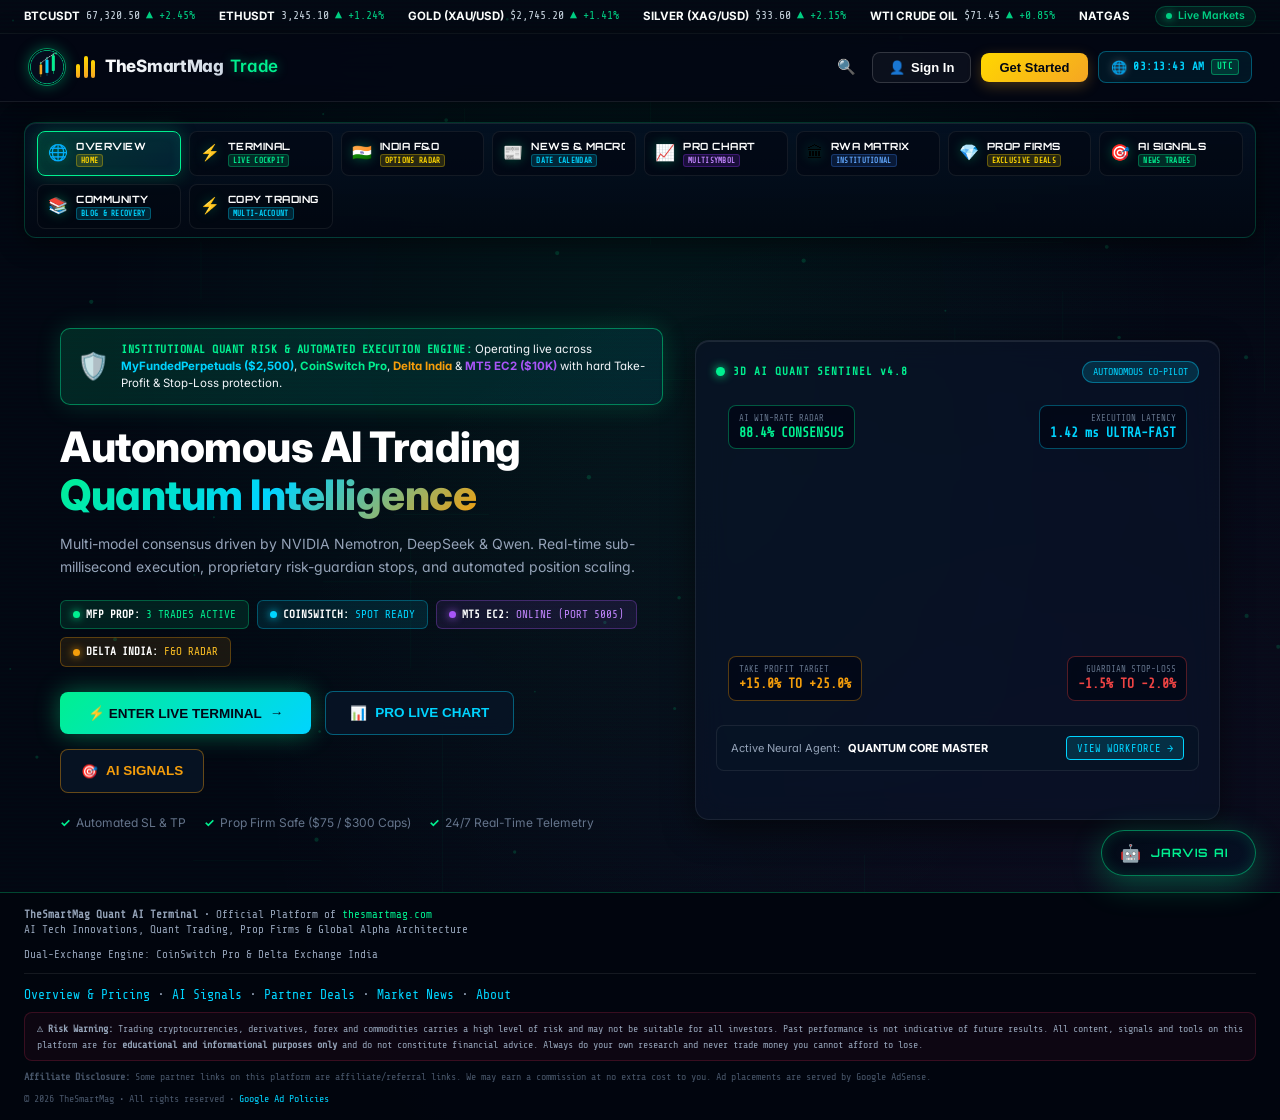
==== commit 45b8a9ff: "feat(3d): Add real-time 3D order flow photon particle streams and rotating liquidity belts directly " ====
--- a/index.html
+++ b/index.html
@@ -152,8 +152,8 @@
   <link rel="preload" href="/styles.css?v=20261026-3d" as="style" />
   <link rel="preload" href="/logo.png" as="image" type="image/png" />
   <link href="https://fonts.googleapis.com/css2?family=Orbitron:wght@500;700;900&family=Share+Tech+Mono&family=Inter:wght@400;500;600;700&family=JetBrains+Mono:wght@400;600&display=swap" rel="stylesheet" />
-  <link rel="stylesheet" href="styles.css?v=1793720142" />
-  <link rel="stylesheet" href="/higgsfield.css?v=1793720142" />
+  <link rel="stylesheet" href="styles.css?v=1793720642" />
+  <link rel="stylesheet" href="/higgsfield.css?v=1793720642" />
   
   <!-- Deferred External Heavy Libraries for Faster First Contentful Paint -->
   <script defer src="https://cdn.jsdelivr.net/npm/@supabase/supabase-js@2"></script>
--- a/styles.css
+++ b/styles.css
@@ -8197,6 +8197,8 @@
 
 /* =============================================================================
 
+/* =============================================================================
+
 /* ==============================================================================
    HIGGSFIELD KINETIC UI SYSTEM OVERLAY - CLEAN GLOBE STAGE & FULL-WIDTH POSITIONS
    ============================================================================== */
--- a/styles.css
+++ b/styles.css
@@ -8197,6 +8197,8 @@
 
 /* =============================================================================
 
+/* =============================================================================
+
 /* ==============================================================================
    HIGGSFIELD KINETIC UI SYSTEM OVERLAY - CLEAN GLOBE STAGE & FULL-WIDTH POSITIONS
    ============================================================================== */
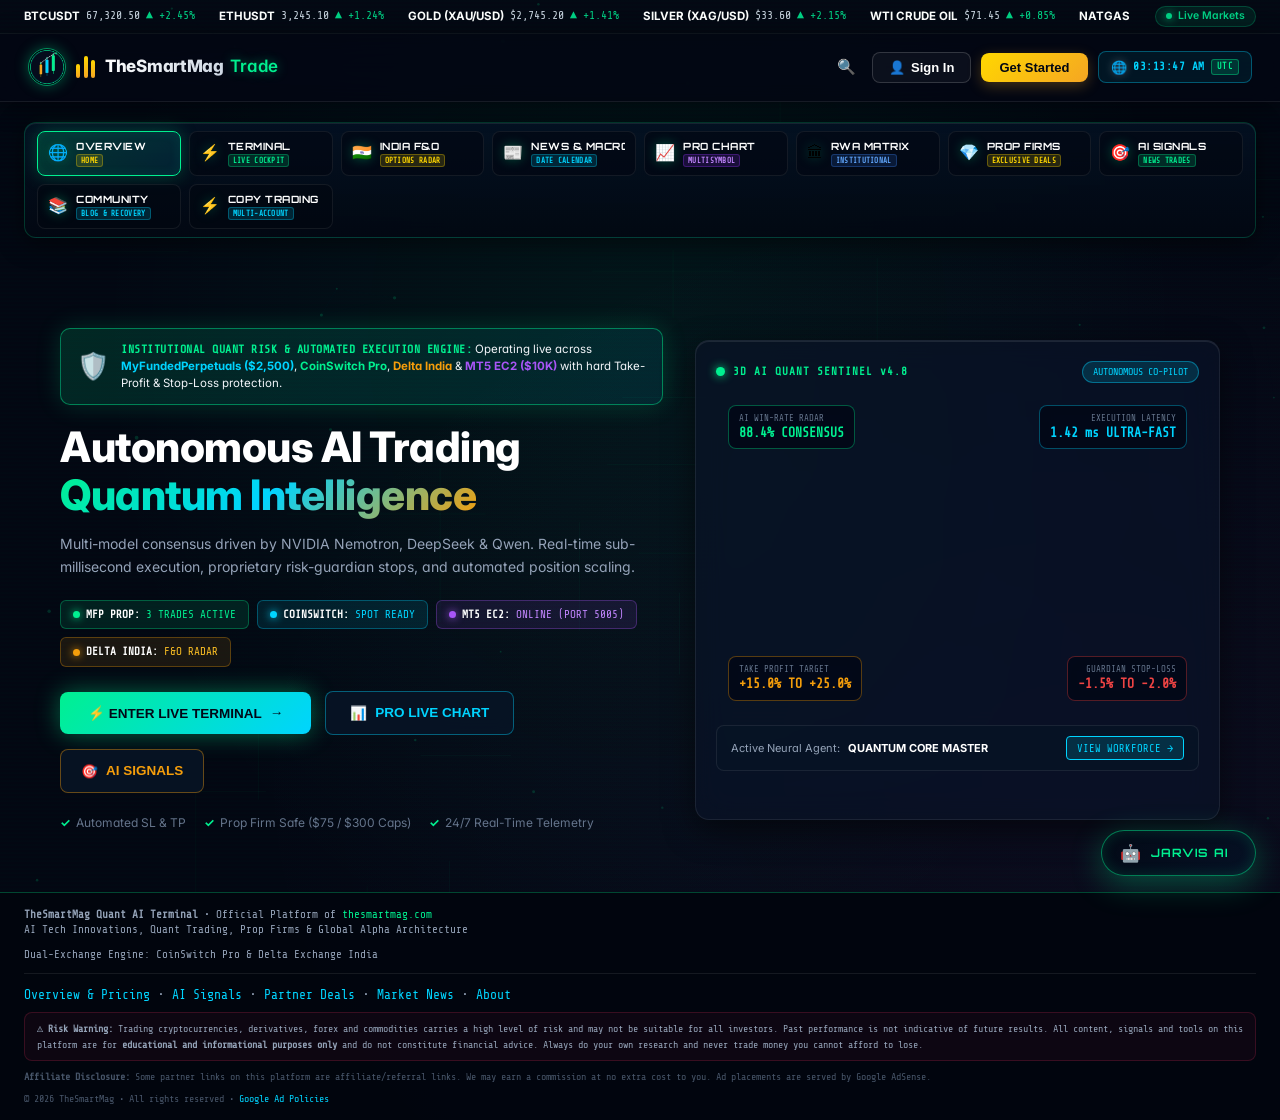
==== commit 5ddd9d4b: "feat(store): Add 5 new institutional products and add-ons (Order Flow Pro, Scalper Bot, Crypto Gem S" ====
--- a/index.html
+++ b/index.html
@@ -152,8 +152,8 @@
   <link rel="preload" href="/styles.css?v=20261026-3d" as="style" />
   <link rel="preload" href="/logo.png" as="image" type="image/png" />
   <link href="https://fonts.googleapis.com/css2?family=Orbitron:wght@500;700;900&family=Share+Tech+Mono&family=Inter:wght@400;500;600;700&family=JetBrains+Mono:wght@400;600&display=swap" rel="stylesheet" />
-  <link rel="stylesheet" href="styles.css?v=1793720642" />
-  <link rel="stylesheet" href="/higgsfield.css?v=1793720642" />
+  <link rel="stylesheet" href="styles.css?v=1793721348" />
+  <link rel="stylesheet" href="/higgsfield.css?v=1793721348" />
   
   <!-- Deferred External Heavy Libraries for Faster First Contentful Paint -->
   <script defer src="https://cdn.jsdelivr.net/npm/@supabase/supabase-js@2"></script>
@@ -4965,6 +4965,36 @@
             <button class="tsm-btn-secondary" style="width:100%; font-size:10px; padding:4px;" onclick="handleCheckoutAddon('addon_voice')">BUY NOW</button>
           </div>
 
+          <div style="background:rgba(255,255,255,0.03); padding:10px; border-radius:6px; border:1px solid rgba(0,212,255,0.3); text-align:center;">
+            <div style="font-size:11px; font-weight:700; color:#fff;">Order Flow Pro</div>
+            <div style="font-size:18px; font-weight:900; color:var(--neon-cyan); margin:4px 0;">$35</div>
+            <button class="tsm-btn-secondary" style="width:100%; font-size:10px; padding:4px; border-color:var(--neon-cyan); color:var(--neon-cyan);" onclick="handleCheckoutAddon('addon_orderflow')">BUY NOW</button>
+          </div>
+
+          <div style="background:rgba(255,255,255,0.03); padding:10px; border-radius:6px; border:1px solid rgba(0,240,144,0.3); text-align:center;">
+            <div style="font-size:11px; font-weight:700; color:#fff;">Autonomous Scalper Bot</div>
+            <div style="font-size:18px; font-weight:900; color:var(--neon-green); margin:4px 0;">$69</div>
+            <button class="tsm-btn-secondary" style="width:100%; font-size:10px; padding:4px; border-color:var(--neon-green); color:var(--neon-green);" onclick="handleCheckoutAddon('addon_algo_bot')">BUY NOW</button>
+          </div>
+
+          <div style="background:rgba(255,255,255,0.03); padding:10px; border-radius:6px; border:1px solid rgba(251,191,36,0.3); text-align:center;">
+            <div style="font-size:11px; font-weight:700; color:#fff;">100x Crypto Gem VIP</div>
+            <div style="font-size:18px; font-weight:900; color:var(--neon-gold); margin:4px 0;">$19</div>
+            <button class="tsm-btn-secondary" style="width:100%; font-size:10px; padding:4px; border-color:var(--neon-gold); color:var(--neon-gold);" onclick="handleCheckoutAddon('addon_crypto_signals')">BUY NOW</button>
+          </div>
+
+          <div style="background:rgba(255,255,255,0.03); padding:10px; border-radius:6px; border:1px solid rgba(168,85,247,0.3); text-align:center;">
+            <div style="font-size:11px; font-weight:700; color:#fff;">Nifty 0DTE Options Algo</div>
+            <div style="font-size:18px; font-weight:900; color:var(--neon-purple); margin:4px 0;">$45</div>
+            <button class="tsm-btn-secondary" style="width:100%; font-size:10px; padding:4px; border-color:var(--neon-purple); color:var(--neon-purple);" onclick="handleCheckoutAddon('addon_nifty_options')">BUY NOW</button>
+          </div>
+
+          <div style="background:rgba(255,255,255,0.03); padding:10px; border-radius:6px; border:1px solid rgba(244,63,94,0.3); text-align:center;">
+            <div style="font-size:11px; font-weight:700; color:#fff;">Drawdown Shield MT5 EA</div>
+            <div style="font-size:18px; font-weight:900; color:var(--neon-rose); margin:4px 0;">$39</div>
+            <button class="tsm-btn-secondary" style="width:100%; font-size:10px; padding:4px; border-color:var(--neon-rose); color:var(--neon-rose);" onclick="handleCheckoutAddon('addon_risk_guardian')">BUY NOW</button>
+          </div>
+
         </div>
       </div>
 
--- a/styles.css
+++ b/styles.css
@@ -8199,6 +8199,8 @@
 
 /* =============================================================================
 
+/* =============================================================================
+
 /* ==============================================================================
    HIGGSFIELD KINETIC UI SYSTEM OVERLAY - CLEAN GLOBE STAGE & FULL-WIDTH POSITIONS
    ============================================================================== */
--- a/styles.css
+++ b/styles.css
@@ -8199,6 +8199,8 @@
 
 /* =============================================================================
 
+/* =============================================================================
+
 /* ==============================================================================
    HIGGSFIELD KINETIC UI SYSTEM OVERLAY - CLEAN GLOBE STAGE & FULL-WIDTH POSITIONS
    ============================================================================== */
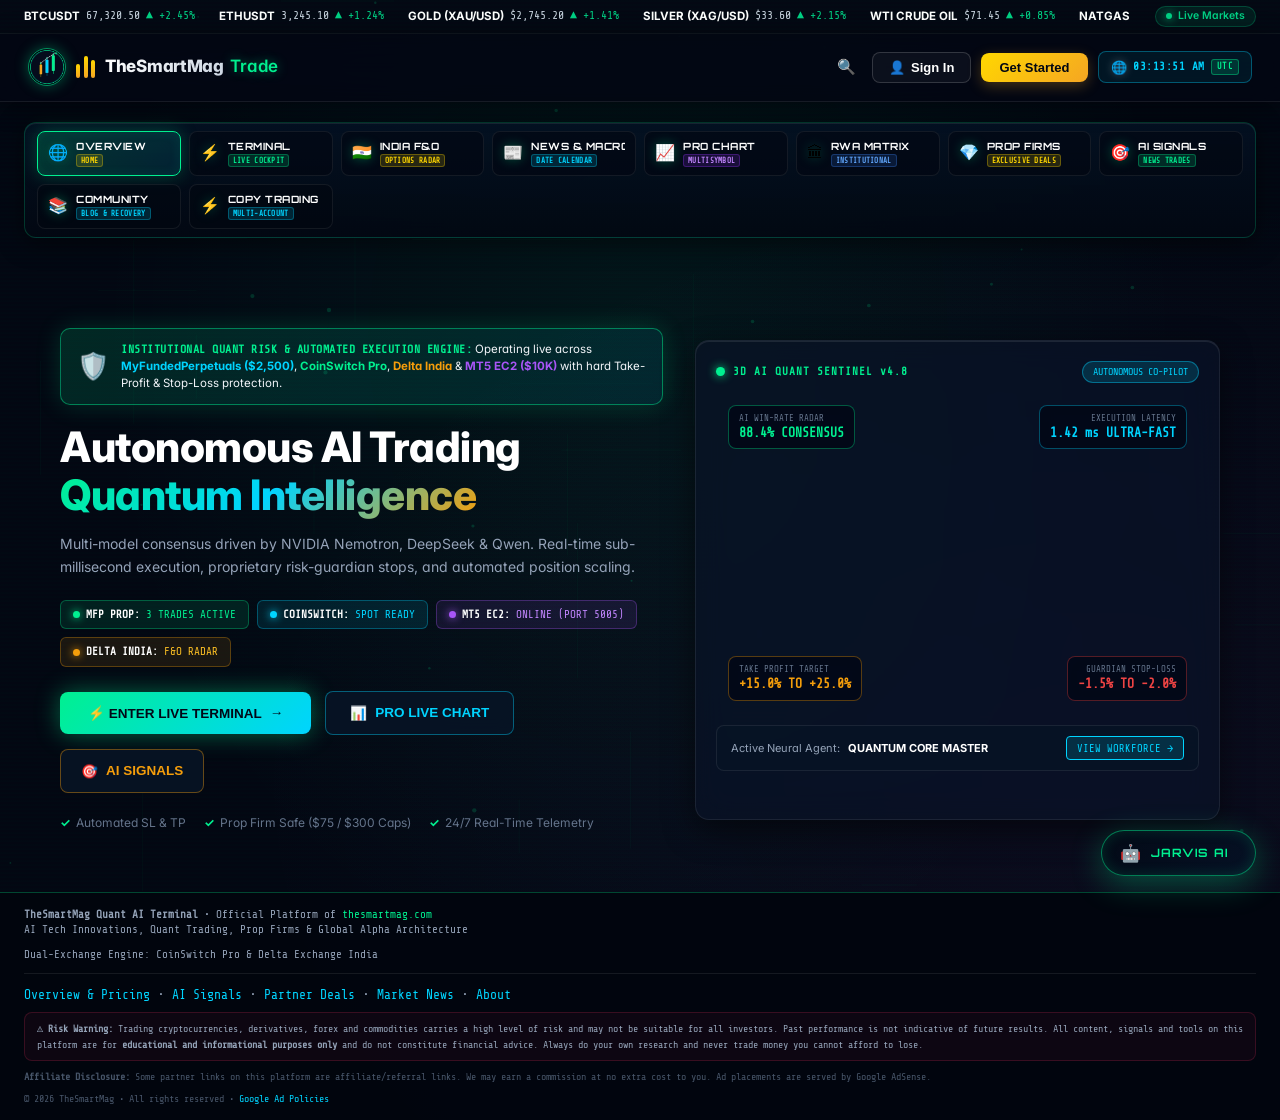
==== commit b849e08a: "feat(risk): Display exact risk-managed lot sizes, leverage, notional exposure, and verified 43 EMA s" ====
--- a/index.html
+++ b/index.html
@@ -152,8 +152,8 @@
   <link rel="preload" href="/styles.css?v=20261026-3d" as="style" />
   <link rel="preload" href="/logo.png" as="image" type="image/png" />
   <link href="https://fonts.googleapis.com/css2?family=Orbitron:wght@500;700;900&family=Share+Tech+Mono&family=Inter:wght@400;500;600;700&family=JetBrains+Mono:wght@400;600&display=swap" rel="stylesheet" />
-  <link rel="stylesheet" href="styles.css?v=1793721348" />
-  <link rel="stylesheet" href="/higgsfield.css?v=1793721348" />
+  <link rel="stylesheet" href="styles.css?v=1793721932" />
+  <link rel="stylesheet" href="/higgsfield.css?v=1793721932" />
   
   <!-- Deferred External Heavy Libraries for Faster First Contentful Paint -->
   <script defer src="https://cdn.jsdelivr.net/npm/@supabase/supabase-js@2"></script>
@@ -606,16 +606,18 @@
                   <th style="padding:8px;">EXCHANGE</th>
                   <th style="padding:8px;">SYMBOL</th>
                   <th style="padding:8px;">SIDE</th>
-                  <th style="padding:8px;">QTY</th>
+                  <th style="padding:8px;">QTY / LOT SIZE</th>
+                  <th style="padding:8px;">LEVERAGE</th>
+                  <th style="padding:8px;">NOTIONAL (USD)</th>
                   <th style="padding:8px;">ENTRY</th>
                   <th style="padding:8px;">MARK</th>
                   <th style="padding:8px;">RUNNING P&amp;L</th>
-                  <th style="padding:8px;">STOP LOSS</th>
+                  <th style="padding:8px;">RISK BUFFER / SL</th>
                   <th style="padding:8px;">TAKE PROFIT</th>
                 </tr>
               </thead>
               <tbody id="open-trades-tbody">
-                <tr><td colspan="9" style="text-align:center; padding:16px; color:#64748b;">Loading live exchange positions...</td></tr>
+                <tr><td colspan="11" style="text-align:center; padding:16px; color:#64748b;">Loading live exchange positions with risk management lot sizes...</td></tr>
               </tbody>
             </table>
           </div>
--- a/styles.css
+++ b/styles.css
@@ -8201,6 +8201,8 @@
 
 /* =============================================================================
 
+/* =============================================================================
+
 /* ==============================================================================
    HIGGSFIELD KINETIC UI SYSTEM OVERLAY - CLEAN GLOBE STAGE & FULL-WIDTH POSITIONS
    ============================================================================== */
--- a/styles.css
+++ b/styles.css
@@ -8201,6 +8201,8 @@
 
 /* =============================================================================
 
+/* =============================================================================
+
 /* ==============================================================================
    HIGGSFIELD KINETIC UI SYSTEM OVERLAY - CLEAN GLOBE STAGE & FULL-WIDTH POSITIONS
    ============================================================================== */
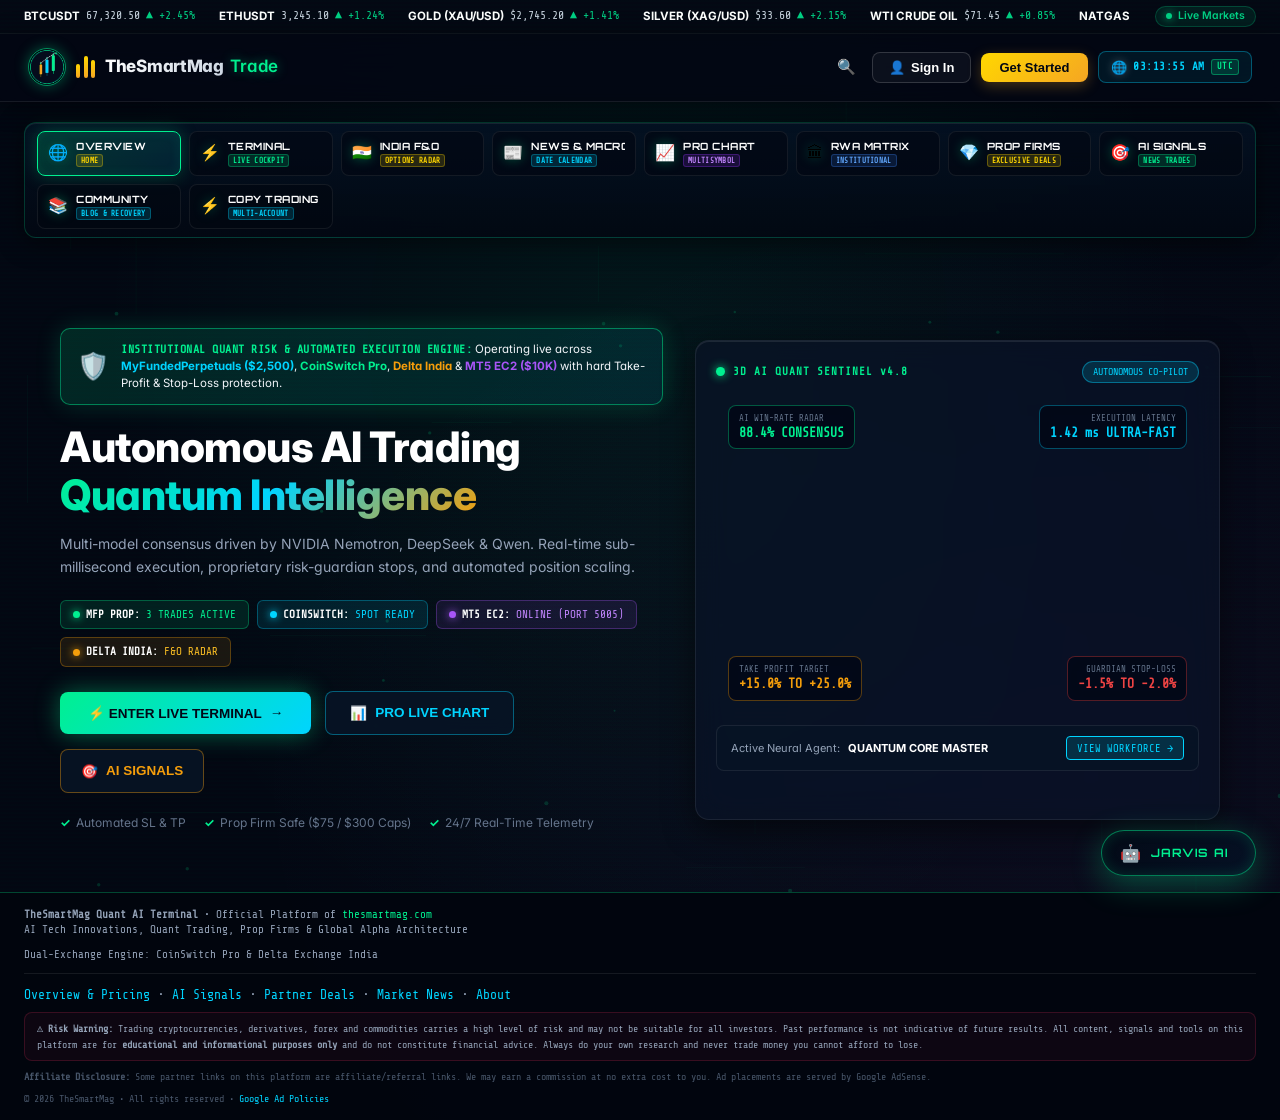
==== commit 080c9807: "feat: upgrade to 3D WebGL terminal, OrderFlow/VWAP/EMA43 core strategy, and active TP/SL guardian" ====
--- a/index.html
+++ b/index.html
@@ -5245,6 +5245,7 @@
     </div>
   </div>
 
+  <script defer src="universe_3d_engine.js?v=3d-2026"></script>
   <script defer src="agent_3d_workforce.js?v=20261026-live2"></script>
     <script src="https://checkout.razorpay.com/v1/checkout.js"></script>
   <script src="app.js?v=20261103-live3"></script>
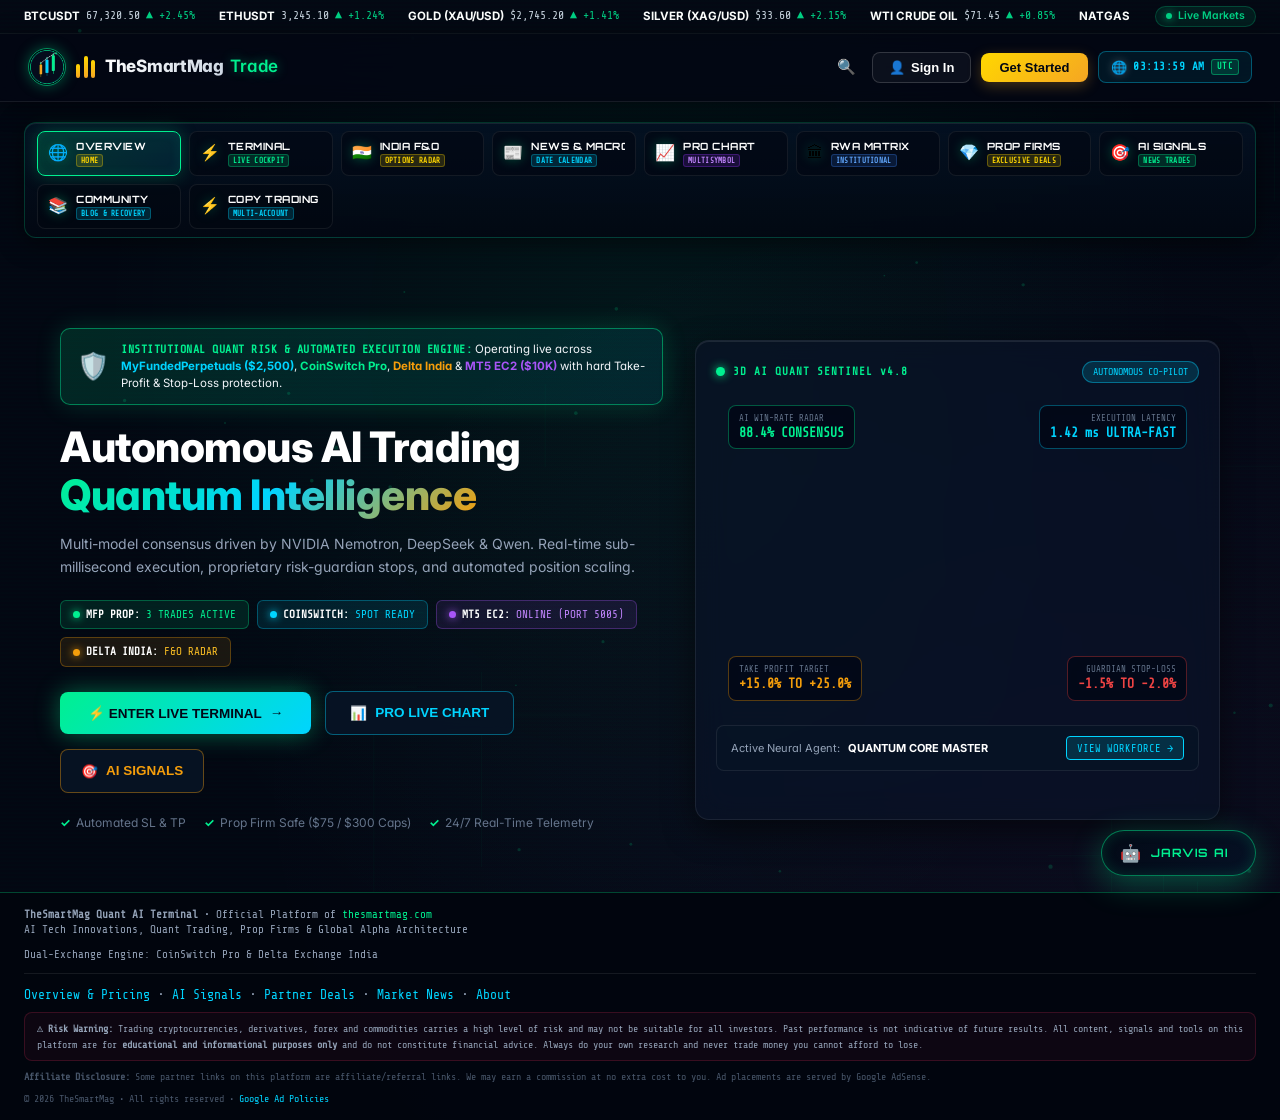
==== commit 93f93889: "feat: add 3D order flow, liquidity inflow/outflow particles, and asset delta stream to 3D Globe" ====
--- a/index.html
+++ b/index.html
@@ -554,6 +554,25 @@
             
             <!-- 3D Floating Indicative Coin Badges Overlay -->
             <div class="floating-3d-nodes-overlay" id="floatingNodesOverlay"></div>
+            <!-- Live 3D Order Flow & Liquidity Inflow/Outflow HUD -->
+            <div class="orderflow-hud-strip">
+              <div class="of-stat-item" style="color:#00f090;">
+                <span>🟢 INFLOW:</span>
+                <span id="of-total-inflow">+$824.3M</span>
+                <span style="font-size:9px; color:rgba(0,240,144,0.7);">(BTC, ETH, XAU, SOL)</span>
+              </div>
+              <div style="width:1px; height:14px; background:rgba(0,212,255,0.3);"></div>
+              <div class="of-stat-item" style="color:#ff3366;">
+                <span>🔴 OUTFLOW:</span>
+                <span id="of-total-outflow">-$24.9M</span>
+                <span style="font-size:9px; color:rgba(255,51,102,0.7);">(DOGE, GOAT, SKL)</span>
+              </div>
+              <div style="width:1px; height:14px; background:rgba(0,212,255,0.3);"></div>
+              <div class="of-stat-item" style="color:#00d4ff;">
+                <span>⚡ NET DELTA:</span>
+                <span id="of-net-delta">+0.24 (BULL ABSORPTION)</span>
+              </div>
+            </div>
             
             <div class="nc-brain-hud-label" id="agent3dStatus" onclick="toggleGlobeFullscreen()">
               <span class="pulse-dot"></span> 3D QUANTUM GLOBE • CLICK TO EXPAND FULLSCREEN ↗
@@ -5245,6 +5264,7 @@
     </div>
   </div>
 
+  <script defer src="orderflow_3d_engine.js?v=2026-of3d"></script>
   <script defer src="universe_3d_engine.js?v=3d-2026"></script>
   <script defer src="agent_3d_workforce.js?v=20261026-live2"></script>
     <script src="https://checkout.razorpay.com/v1/checkout.js"></script>
--- a/styles.css
+++ b/styles.css
@@ -8509,3 +8509,70 @@
     box-shadow: 0 0 14px 4px rgba(0, 240, 144, 0.35);
   }
 }
+
+/* 3D Order Flow Inflow / Outflow Visual Indicators */
+.flow-in-pill {
+  display: inline-flex;
+  align-items: center;
+  gap: 3px;
+  font-size: 9px;
+  font-weight: 800;
+  color: #00f090;
+  background: rgba(0, 240, 144, 0.15);
+  border: 1px solid rgba(0, 240, 144, 0.45);
+  border-radius: 10px;
+  padding: 1px 6px;
+  text-shadow: 0 0 6px rgba(0, 240, 144, 0.6);
+  letter-spacing: 0.5px;
+}
+
+.flow-out-pill {
+  display: inline-flex;
+  align-items: center;
+  gap: 3px;
+  font-size: 9px;
+  font-weight: 800;
+  color: #ff3366;
+  background: rgba(255, 51, 102, 0.15);
+  border: 1px solid rgba(255, 51, 102, 0.45);
+  border-radius: 10px;
+  padding: 1px 6px;
+  text-shadow: 0 0 6px rgba(255, 51, 102, 0.6);
+  letter-spacing: 0.5px;
+}
+
+.floating-coin-badge.inflow-glow {
+  border-color: #00f090 !important;
+  box-shadow: 0 0 22px rgba(0, 240, 144, 0.55), inset 0 0 10px rgba(0, 240, 144, 0.25) !important;
+}
+
+.floating-coin-badge.outflow-glow {
+  border-color: #ff3366 !important;
+  box-shadow: 0 0 22px rgba(255, 51, 102, 0.55), inset 0 0 10px rgba(255, 51, 102, 0.25) !important;
+}
+
+.orderflow-hud-strip {
+  position: absolute;
+  top: 12px;
+  left: 50%;
+  transform: translateX(-50%);
+  display: flex;
+  gap: 16px;
+  background: rgba(3, 10, 22, 0.88);
+  border: 1px solid rgba(0, 212, 255, 0.4);
+  padding: 6px 16px;
+  border-radius: 20px;
+  backdrop-filter: blur(8px);
+  z-index: 10;
+  box-shadow: 0 0 20px rgba(0, 212, 255, 0.2);
+  pointer-events: none;
+}
+
+.of-stat-item {
+  display: flex;
+  align-items: center;
+  gap: 6px;
+  font-family: var(--font-mono);
+  font-size: 10.5px;
+  font-weight: 700;
+}
--- a/styles.css
+++ b/styles.css
@@ -8509,3 +8509,70 @@
     box-shadow: 0 0 14px 4px rgba(0, 240, 144, 0.35);
   }
 }
+
+/* 3D Order Flow Inflow / Outflow Visual Indicators */
+.flow-in-pill {
+  display: inline-flex;
+  align-items: center;
+  gap: 3px;
+  font-size: 9px;
+  font-weight: 800;
+  color: #00f090;
+  background: rgba(0, 240, 144, 0.15);
+  border: 1px solid rgba(0, 240, 144, 0.45);
+  border-radius: 10px;
+  padding: 1px 6px;
+  text-shadow: 0 0 6px rgba(0, 240, 144, 0.6);
+  letter-spacing: 0.5px;
+}
+
+.flow-out-pill {
+  display: inline-flex;
+  align-items: center;
+  gap: 3px;
+  font-size: 9px;
+  font-weight: 800;
+  color: #ff3366;
+  background: rgba(255, 51, 102, 0.15);
+  border: 1px solid rgba(255, 51, 102, 0.45);
+  border-radius: 10px;
+  padding: 1px 6px;
+  text-shadow: 0 0 6px rgba(255, 51, 102, 0.6);
+  letter-spacing: 0.5px;
+}
+
+.floating-coin-badge.inflow-glow {
+  border-color: #00f090 !important;
+  box-shadow: 0 0 22px rgba(0, 240, 144, 0.55), inset 0 0 10px rgba(0, 240, 144, 0.25) !important;
+}
+
+.floating-coin-badge.outflow-glow {
+  border-color: #ff3366 !important;
+  box-shadow: 0 0 22px rgba(255, 51, 102, 0.55), inset 0 0 10px rgba(255, 51, 102, 0.25) !important;
+}
+
+.orderflow-hud-strip {
+  position: absolute;
+  top: 12px;
+  left: 50%;
+  transform: translateX(-50%);
+  display: flex;
+  gap: 16px;
+  background: rgba(3, 10, 22, 0.88);
+  border: 1px solid rgba(0, 212, 255, 0.4);
+  padding: 6px 16px;
+  border-radius: 20px;
+  backdrop-filter: blur(8px);
+  z-index: 10;
+  box-shadow: 0 0 20px rgba(0, 212, 255, 0.2);
+  pointer-events: none;
+}
+
+.of-stat-item {
+  display: flex;
+  align-items: center;
+  gap: 6px;
+  font-family: var(--font-mono);
+  font-size: 10.5px;
+  font-weight: 700;
+}
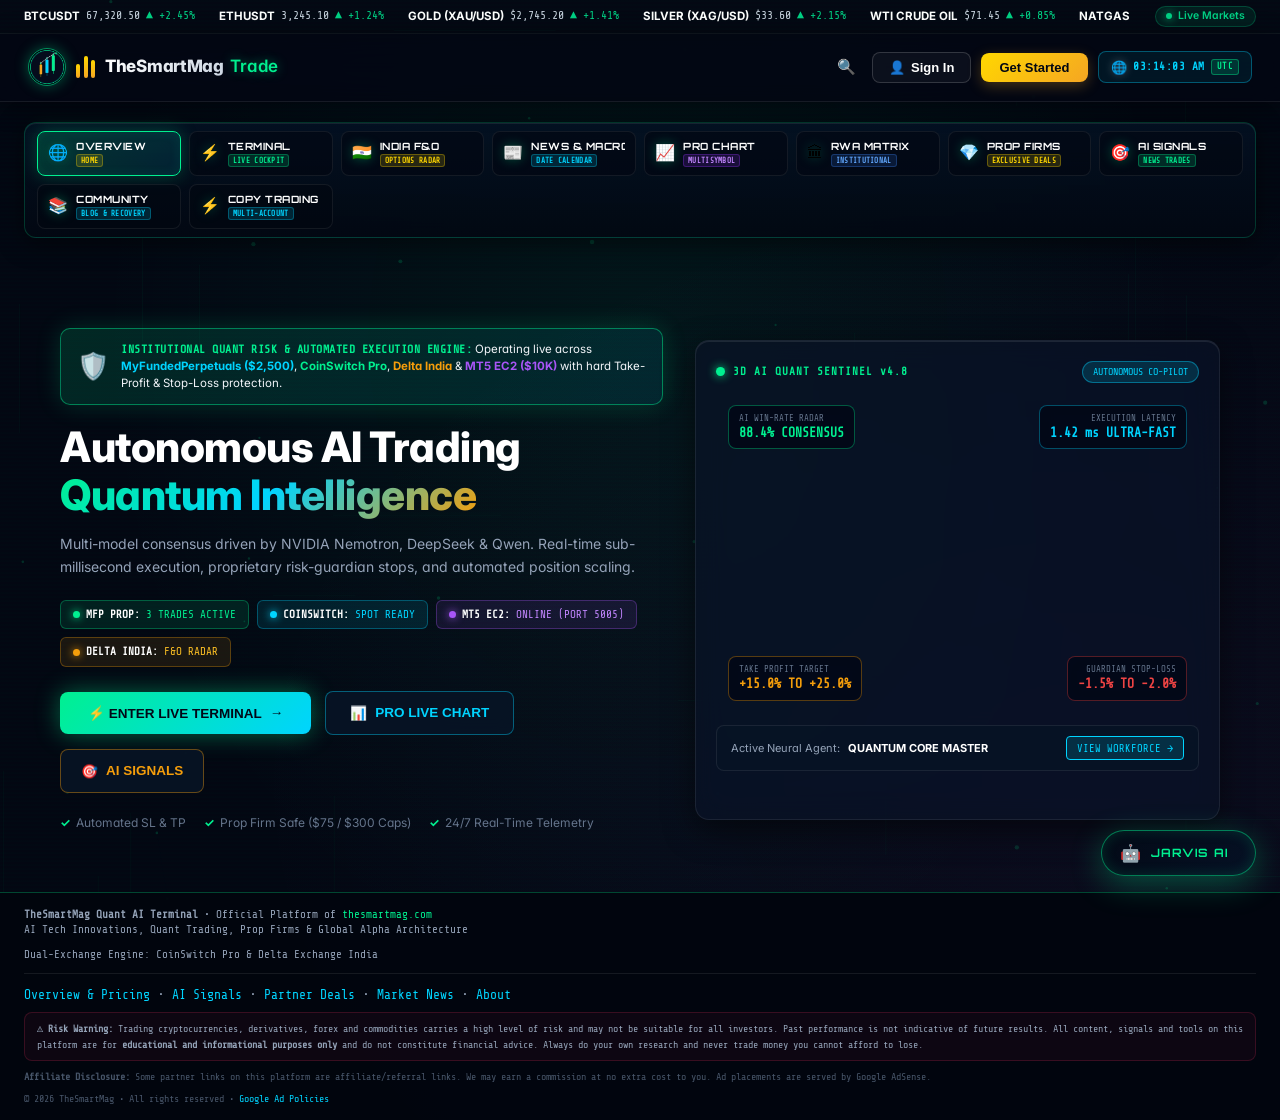
==== commit ae19dc8d: "Deploy real-time SWARM DESK multi-agent terminal to website and /swarm-desk route" ====
--- a/index.html
+++ b/index.html
@@ -527,140 +527,18 @@
 
     <!-- ══════════ VIEW 1: SUPERBRAIN NEURAL DASHBOARD ══════════ -->
     <div id="view-terminal" class="nc-view-pane tsm-view-section">
-
-      <!-- THREE-COLUMN NEURAL CORE COCKPIT (MATCHES APPROVED IMAGE) -->
-      <div class="nc-cockpit-grid" style="display:flex; flex-direction:column; width:100%; gap:18px;">
-
-        <!-- CENTER STAGE: PURE 3D HOLOGRAPHIC GLOBE WITH ORBITING ASSET NODES & HUD -->
-        <div class="nc-brain-center-stage" style="width:100%; min-height:540px;">
-          <!-- Fullscreen Floating Controls -->
-          <div class="globe-fs-controls">
-            <button class="globe-fs-btn" id="toggleGlobeFullscreenBtn" onclick="toggleGlobeFullscreen()" title="Toggle Fullscreen 3D Globe">
-              <span id="globeFsIcon">⛶</span> <span id="globeFsText">FULLSCREEN GLOBE</span>
-            </button>
-            <button class="globe-fs-btn" onclick="openJarvisModal()" style="border-color:rgba(0,240,144,0.45); color:#00f090;" title="Launch Holographic Jarvis Center">
-              <span>🧠</span> <span>JARVIS CORE</span>
-            </button>
-          </div>
-
-          <div class="nc-brain-container" id="agent3dContainer" title="Click to toggle Fullscreen 3D Globe View">
-            <!-- Surrounding HUD Telemetry Chips -->
-            <div class="hud-chip top-left" id="hud-synapse-rate">⚡ SYNAPSE: 1,420/s</div>
-            <div class="hud-chip top-right" id="hud-consensus-val">🧠 CONSENSUS: 99.4% (4/5)</div>
-            <div class="hud-chip bottom-left" id="hud-sentiment-val">🟢 SENTIMENT: BULLISH (+68%)</div>
-            <div class="hud-chip bottom-right" id="hud-latency-val">⚡ LATENCY: 24ms • LIVE</div>
-            
-            <canvas id="agent3dCanvas"></canvas>
-            
-            <!-- 3D Floating Indicative Coin Badges Overlay -->
-            <div class="floating-3d-nodes-overlay" id="floatingNodesOverlay"></div>
-            <!-- Live 3D Order Flow & Liquidity Inflow/Outflow HUD -->
-            <div class="orderflow-hud-strip">
-              <div class="of-stat-item" style="color:#00f090;">
-                <span>🟢 INFLOW:</span>
-                <span id="of-total-inflow">+$824.3M</span>
-                <span style="font-size:9px; color:rgba(0,240,144,0.7);">(BTC, ETH, XAU, SOL)</span>
-              </div>
-              <div style="width:1px; height:14px; background:rgba(0,212,255,0.3);"></div>
-              <div class="of-stat-item" style="color:#ff3366;">
-                <span>🔴 OUTFLOW:</span>
-                <span id="of-total-outflow">-$24.9M</span>
-                <span style="font-size:9px; color:rgba(255,51,102,0.7);">(DOGE, GOAT, SKL)</span>
-              </div>
-              <div style="width:1px; height:14px; background:rgba(0,212,255,0.3);"></div>
-              <div class="of-stat-item" style="color:#00d4ff;">
-                <span>⚡ NET DELTA:</span>
-                <span id="of-net-delta">+0.24 (BULL ABSORPTION)</span>
-              </div>
-            </div>
-            
-            <div class="nc-brain-hud-label" id="agent3dStatus" onclick="toggleGlobeFullscreen()">
-              <span class="pulse-dot"></span> 3D QUANTUM GLOBE • CLICK TO EXPAND FULLSCREEN ↗
-            </div>
-          </div>
-        </div>
-
-        <!-- CENTER BOTTOM HUD: REAL-TIME QUANT ORDER FLOW GRAPHICS -->
-        <div class="order-flow-container" id="orderFlowGraphicsBox">
-          <div class="order-flow-header">
-            <div style="display:flex; align-items:center; gap:8px;">
-              <span class="tsm-live-dot" style="width:8px; height:8px; background:#00d4ff; border-radius:50%; box-shadow:0 0 10px #00d4ff;"></span>
-              <strong style="color:#00d4ff; font-size:12px; letter-spacing:1px;">INSTITUTIONAL QUANT ORDER FLOW TELEMETRY</strong>
-              <span style="color:#64748b; font-size:10px;">(Depth Velocity & High-Frequency Takers)</span>
-            </div>
-            <div style="display:flex; gap:16px; font-size:11px; font-family:var(--font-mono, monospace);">
-              <span style="color:#00f090;">BUY FLOW: <b id="flowBuyRatio">64.2%</b></span>
-              <span style="color:#f43f5e;">SELL FLOW: <b id="flowSellRatio">35.8%</b></span>
-              <span style="color:#fbbf24;">NET DELTA: <b id="flowNetDelta">+1,420 BTC</b></span>
-            </div>
-          </div>
-          <!-- Kinetic Order Flow Stream (Auto-updating animated stream) -->
-          <div class="order-flow-stream" id="orderFlowStream">
-            <div class="flow-ticket buy"><span>🟢 BUY</span> <b>BTCUSDT</b> <span>12.45 BTC</span> <span>$67,340</span> <span style="font-size:9px; color:#64748b;">AGGR TAKER</span></div>
-            <div class="flow-ticket buy"><span>🟢 BUY</span> <b>ETHUSDT</b> <span>84.20 ETH</span> <span>$3,248</span> <span style="font-size:9px; color:#64748b;">DELTA IND</span></div>
-            <div class="flow-ticket sell"><span>🔴 SELL</span> <b>SOLUSDT</b> <span>410.0 SOL</span> <span>$142.10</span> <span style="font-size:9px; color:#64748b;">MFP PROP</span></div>
-            <div class="flow-ticket buy"><span>🟢 BUY</span> <b>NIFTY 50</b> <span>75 LOTS</span> <span>₹23,280</span> <span style="font-size:9px; color:#64748b;">SMART MONEY</span></div>
-            <div class="flow-ticket buy"><span>🟢 BUY</span> <b>XAUUSD</b> <span>35.0 OZ</span> <span>$2,642.5</span> <span style="font-size:9px; color:#64748b;">INSTITUTION</span></div>
-          </div>
-        </div>
-
-      </div>
-
-<!-- SECONDARY HUD: LIVE POSITIONS & SIGNALS ACCORDION -->
-      <div class="nc-positions-bar full-width" style="margin-top:18px; width:100%;">
-        <div class="tsm-panel" style="width:100%;">
-          <div class="tsm-panel-header" style="display:flex; justify-content:space-between; align-items:center; margin-bottom:12px;">
-            <div class="tsm-panel-title" style="font-family:var(--font-orb); font-size:13px; font-weight:800; color:#00f090; letter-spacing:1px;">
-              💼 LIVE EXECUTED TRADES &amp; ACTIVE POSITIONS (<span id="activePositionsCount">0</span>)
-            </div>
-            <div style="display:flex; gap:10px; align-items:center;">
-              <span class="tsm-badge-cyan" id="pos-table-badge" style="background:rgba(0,212,255,0.15); border:1px solid #00d4ff; color:#00d4ff; padding:3px 8px; border-radius:4px; font-size:10px; font-weight:700;">LIVE EXECUTING</span>
-              <span style="font-size:10px; color:#94a3b8; font-family:var(--font-mono);">MFP ($100K) • CS • DELTA</span>
-            </div>
-          </div>
-          <div class="tsm-table-wrap open-positions-scroll-wrap" style="overflow-x:auto; overflow-y:auto; max-height:420px; width:100%;">
-            <table class="tsm-table" style="width:100%; border-collapse:collapse; font-size:11px; font-family:var(--font-mono);">
-              <thead id="openTradesThead">
-                <tr id="openTradesHeaderRow" style="border-bottom:1px solid rgba(255,255,255,0.1); color:#94a3b8; text-align:left;">
-                  <th style="padding:8px;">EXCHANGE</th>
-                  <th style="padding:8px;">SYMBOL</th>
-                  <th style="padding:8px;">SIDE</th>
-                  <th style="padding:8px;">QTY / LOT SIZE</th>
-                  <th style="padding:8px;">LEVERAGE</th>
-                  <th style="padding:8px;">NOTIONAL (USD)</th>
-                  <th style="padding:8px;">ENTRY</th>
-                  <th style="padding:8px;">MARK</th>
-                  <th style="padding:8px;">RUNNING P&amp;L</th>
-                  <th style="padding:8px;">RISK BUFFER / SL</th>
-                  <th style="padding:8px;">TAKE PROFIT</th>
-                </tr>
-              </thead>
-              <tbody id="open-trades-tbody">
-                <tr><td colspan="11" style="text-align:center; padding:16px; color:#64748b;">Loading live exchange positions with risk management lot sizes...</td></tr>
-              </tbody>
-            </table>
-          </div>
-        </div>
-
-        <div class="tsm-panel" style="flex:1;">
-          <div class="tsm-panel-header" style="display:flex; justify-content:space-between; align-items:center; margin-bottom:12px;">
-            <div class="tsm-panel-title" style="font-family:var(--font-orb); font-size:12px; font-weight:800; color:#00d4ff; letter-spacing:1px;">
-              🧠 QUANT AI CONSENSUS SIGNALS
-            </div>
-            <span class="tsm-live-indicator" style="display:flex; align-items:center; gap:5px; font-size:10px; color:#00f090;">
-              <span class="tsm-live-dot" style="width:6px; height:6px; background:#00f090; border-radius:50%; box-shadow:0 0 8px #00f090;"></span> LIVE
-            </span>
-          </div>
-          <div class="tsm-signals-stream" id="signals-container" style="display:flex; flex-direction:column; gap:8px; max-height:280px; overflow-y:auto;">
-            <div class="tsm-signal-card" style="background:rgba(255,255,255,0.02); border:1px solid rgba(0,212,255,0.2); border-radius:6px; padding:10px;">
-              <div style="display:flex; justify-content:space-between; margin-bottom:4px;">
-                <span style="font-weight:700; color:#fff;">BTC/USDT</span>
-                <span style="background:rgba(0,240,144,0.15); color:#00f090; font-size:9.5px; padding:2px 6px; border-radius:3px; font-weight:800;">LONG 95%</span>
-              </div>
-              <div style="font-size:10.5px; color:#94a3b8;">Multi-Model AI Confluence • Trailing stop active</div>
-            </div>
-          </div>
-        </div>
+      <!-- REAL-TIME MULTI-AGENT SWARM DESK TERMINAL -->
+      <div style="width:100%; display:flex; flex-direction:column; gap:10px; margin-bottom:12px;">
+        <div style="display:flex; justify-content:space-between; align-items:center; background:#111823; border:1px solid #1f2a3a; padding:8px 14px; border-radius:6px;">
+          <div style="display:flex; align-items:center; gap:8px;">
+            <span style="display:inline-block; width:8px; height:8px; border-radius:50%; background:#2fe0a8; box-shadow:0 0 8px #2fe0a8;"></span>
+            <span style="font-family:'Chakra Petch',sans-serif; font-weight:600; font-size:12px; letter-spacing:0.12em; color:#d9e2f0; text-transform:uppercase;">SWARM DESK 2.0 LIVE TERMINAL</span>
+          </div>
+          <div style="display:flex; align-items:center; gap:10px;">
+            <a href="/swarm-desk" target="_blank" style="font-family:'JetBrains Mono',monospace; font-size:10px; color:#35d4ff; text-decoration:none; padding:3px 8px; border:1px solid rgba(53,212,255,0.4); border-radius:4px; background:rgba(53,212,255,0.08);">OPEN FULLSCREEN &#8599;</a>
+          </div>
+        </div>
+        <iframe src="/swarm_desk.html" style="width:100%; min-height:1150px; height:1200px; border:1px solid #1f2a3a; border-radius:6px; background:#0b0f17;" title="Swarm Desk Mission Control Terminal"></iframe>
       </div>
     </div>
 
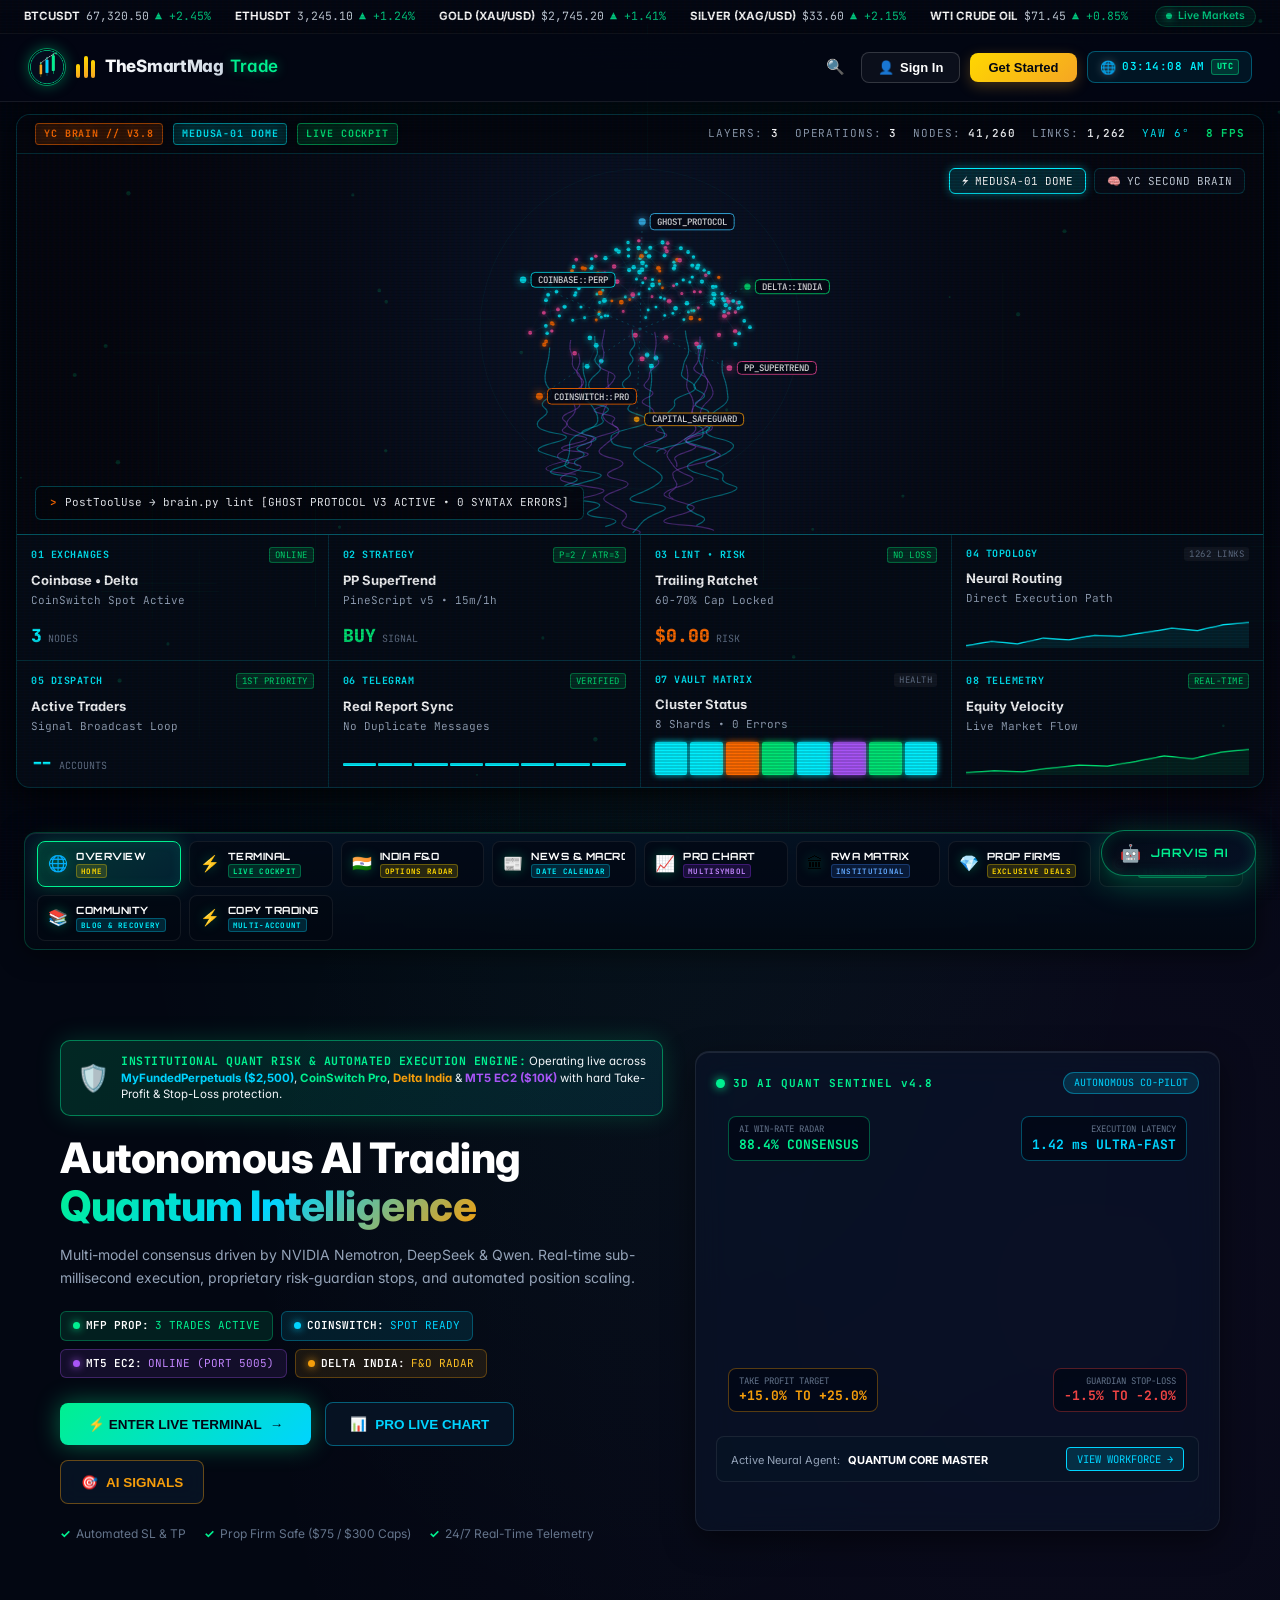
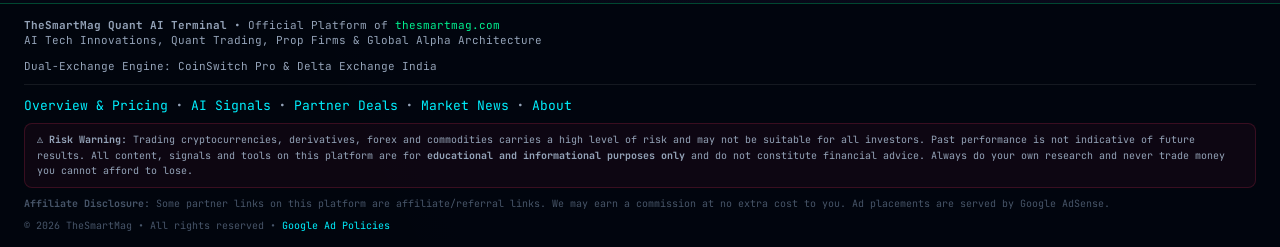
==== commit acbe225d: "feat(ui): upgrade admin, superadmin, and terminal UI with Medusa-01 3D Dome and YC Second Brain HUD" ====
--- a/index.html
+++ b/index.html
@@ -167,6 +167,7 @@
           y=l.getElementsByTagName(r)[0];y.parentNode.insertBefore(t,y);
       })(window, document, "clarity", "script", "z6vb5hbxiv");
   </script>
+  <link rel="stylesheet" href="/medusa_theme.css?v=20261110">
 </head>
 <body class="neural-core-os theme-thesmartmag">
 
@@ -242,6 +243,182 @@
       </button>
     </div>
   </header>
+
+  <div style="max-width: 1720px; margin: 12px auto 0 auto; padding: 0 16px;">
+
+        <!-- ══════════ MEDUSA-01 & YC SECOND BRAIN CYBERNETIC COCKPIT (VIDEO 1 & 2) ══════════ -->
+        <div class="medusa-brain-hud">
+          <!-- Top Telemetry Flight Ribbon -->
+          <div class="medusa-telemetry-bar">
+            <div style="display: flex; align-items: center; gap: 10px;">
+              <span class="medusa-tag-badge medusa-tag-orange">YC BRAIN // V3.8</span>
+              <span class="medusa-tag-badge medusa-tag-cyan">MEDUSA-01 DOME</span>
+              <span class="medusa-tag-badge medusa-tag-lime">LIVE COCKPIT</span>
+            </div>
+            <div class="telemetry-metrics">
+              <span>LAYERS: <span class="telemetry-metric-val">3</span></span>
+              <span>OPERATIONS: <span class="telemetry-metric-val">3</span></span>
+              <span>NODES: <span class="telemetry-metric-val" id="medusaNodeCount">41,260</span></span>
+              <span>LINKS: <span class="telemetry-metric-val">1,262</span></span>
+              <span id="medusaYawVal" style="color: var(--neon-cyan);">YAW 0°</span>
+              <span id="medusaFpsVal" style="color: var(--neon-lime); font-weight: bold;">60 FPS</span>
+            </div>
+          </div>
+
+          <!-- Dual Visualizer Stage -->
+          <div class="medusa-stage">
+            <canvas id="medusaVisualizerCanvas" class="medusa-canvas"></canvas>
+            <div class="cyber-scanlines"></div>
+
+            <div class="medusa-stage-controls">
+              <button class="medusa-btn active" id="btnModeMedusa" onclick="window.medusaEngine && window.medusaEngine.setMode('medusa')">
+                <span>⚡</span> MEDUSA-01 DOME
+              </button>
+              <button class="medusa-btn medusa-btn-orange" id="btnModeYc" onclick="window.medusaEngine && window.medusaEngine.setMode('yc_brain')">
+                <span>🧠</span> YC SECOND BRAIN
+              </button>
+            </div>
+
+            <div class="medusa-stage-overlay-left">
+              <div class="medusa-cmd-prompt">
+                <span class="prompt-arrow">&gt;</span>
+                <span class="prompt-text">PostToolUse &rarr; brain.py lint [GHOST PROTOCOL V3 ACTIVE &bull; 0 SYNTAX ERRORS]</span>
+              </div>
+            </div>
+          </div>
+
+          <!-- 8-Deck Tactical Micro-HUD Grid (Video 1 & 2 Blueprint) -->
+          <div class="medusa-tactical-grid">
+            <!-- 01 RAW / EXCHANGES -->
+            <div class="medusa-card-deck">
+              <div>
+                <div class="card-deck-header">
+                  <span class="card-deck-idx">01 EXCHANGES</span>
+                  <span class="card-deck-badge live">ONLINE</span>
+                </div>
+                <div class="card-deck-title">Coinbase &bull; Delta</div>
+                <div class="card-deck-sub">CoinSwitch Spot Active</div>
+              </div>
+              <div class="card-deck-metric" id="deckMetricExchanges">3 <span class="unit">NODES</span></div>
+            </div>
+
+            <!-- 02 STRATEGY / PP SUPERTREND -->
+            <div class="medusa-card-deck">
+              <div>
+                <div class="card-deck-header">
+                  <span class="card-deck-idx">02 STRATEGY</span>
+                  <span class="card-deck-badge live">P=2 / ATR=3</span>
+                </div>
+                <div class="card-deck-title">PP SuperTrend</div>
+                <div class="card-deck-sub">PineScript v5 &bull; 15m/1h</div>
+              </div>
+              <div class="card-deck-metric" style="color: var(--neon-lime);">BUY <span class="unit">SIGNAL</span></div>
+            </div>
+
+            <!-- 03 LINT / RISK SAFEGUARD -->
+            <div class="medusa-card-deck">
+              <div>
+                <div class="card-deck-header">
+                  <span class="card-deck-idx">03 LINT &bull; RISK</span>
+                  <span class="card-deck-badge live">NO LOSS</span>
+                </div>
+                <div class="card-deck-title">Trailing Ratchet</div>
+                <div class="card-deck-sub">60-70% Cap Locked</div>
+              </div>
+              <div class="card-deck-metric" style="color: var(--neon-orange);">$0.00 <span class="unit">RISK</span></div>
+            </div>
+
+            <!-- 04 LINK TOPOLOGY -->
+            <div class="medusa-card-deck">
+              <div>
+                <div class="card-deck-header">
+                  <span class="card-deck-idx">04 TOPOLOGY</span>
+                  <span class="card-deck-badge">1262 LINKS</span>
+                </div>
+                <div class="card-deck-title">Neural Routing</div>
+                <div class="card-deck-sub">Direct Execution Path</div>
+              </div>
+              <div style="margin-top: 6px;">
+                <canvas id="sparklineTopology" class="micro-sparkline-canvas"></canvas>
+              </div>
+            </div>
+
+            <!-- 05 ACTIVE USERS 1ST -->
+            <div class="medusa-card-deck">
+              <div>
+                <div class="card-deck-header">
+                  <span class="card-deck-idx">05 DISPATCH</span>
+                  <span class="card-deck-badge live">1ST PRIORITY</span>
+                </div>
+                <div class="card-deck-title">Active Traders</div>
+                <div class="card-deck-sub">Signal Broadcast Loop</div>
+              </div>
+              <div class="card-deck-metric" id="deckMetricUsers" style="color: var(--neon-cyan);">-- <span class="unit">ACCOUNTS</span></div>
+            </div>
+
+            <!-- 06 HOOKS / TELEGRAM -->
+            <div class="medusa-card-deck">
+              <div>
+                <div class="card-deck-header">
+                  <span class="card-deck-idx">06 TELEGRAM</span>
+                  <span class="card-deck-badge live">VERIFIED</span>
+                </div>
+                <div class="card-deck-title">Real Report Sync</div>
+                <div class="card-deck-sub">No Duplicate Messages</div>
+              </div>
+              <div class="audio-wave-visualizer">
+                <div class="audio-bar" style="animation-delay: 0.1s;"></div>
+                <div class="audio-bar" style="animation-delay: 0.3s;"></div>
+                <div class="audio-bar" style="animation-delay: 0.15s;"></div>
+                <div class="audio-bar" style="animation-delay: 0.4s;"></div>
+                <div class="audio-bar" style="animation-delay: 0.2s;"></div>
+                <div class="audio-bar" style="animation-delay: 0.35s;"></div>
+                <div class="audio-bar" style="animation-delay: 0.05s;"></div>
+                <div class="audio-bar" style="animation-delay: 0.25s;"></div>
+              </div>
+            </div>
+
+            <!-- 07 VAULT MATRIX -->
+            <div class="medusa-card-deck">
+              <div>
+                <div class="card-deck-header">
+                  <span class="card-deck-idx">07 VAULT MATRIX</span>
+                  <span class="card-deck-badge">HEALTH</span>
+                </div>
+                <div class="card-deck-title">Cluster Status</div>
+                <div class="card-deck-sub">8 Shards &bull; 0 Errors</div>
+              </div>
+              <div class="pixel-matrix-grid">
+                <div class="pixel-cell active-cyan"></div>
+                <div class="pixel-cell active-cyan"></div>
+                <div class="pixel-cell active-orange"></div>
+                <div class="pixel-cell active-lime"></div>
+                <div class="pixel-cell active-cyan"></div>
+                <div class="pixel-cell active-purple"></div>
+                <div class="pixel-cell active-lime"></div>
+                <div class="pixel-cell active-cyan"></div>
+              </div>
+            </div>
+
+            <!-- 08 LIVE PNL / SPARKLINE -->
+            <div class="medusa-card-deck">
+              <div>
+                <div class="card-deck-header">
+                  <span class="card-deck-idx">08 TELEMETRY</span>
+                  <span class="card-deck-badge live">REAL-TIME</span>
+                </div>
+                <div class="card-deck-title">Equity Velocity</div>
+                <div class="card-deck-sub">Live Market Flow</div>
+              </div>
+              <div style="margin-top: 6px;">
+                <canvas id="sparklinePnl" class="micro-sparkline-canvas"></canvas>
+              </div>
+            </div>
+          </div>
+        </div>
+
+  </div>
+
 
   <!-- MOBILE NAVIGATION SLIDE-OUT DRAWER -->
   <div class="tsm-mobile-drawer" id="mobileNavDrawer" style="display:none;" onclick="handleMobileDrawerBackdrop(event)">
@@ -5147,5 +5324,6 @@
   <script defer src="agent_3d_workforce.js?v=20261026-live2"></script>
     <script src="https://checkout.razorpay.com/v1/checkout.js"></script>
   <script src="app.js?v=20261103-live3"></script>
+  <script src="/neural_medusa_visualizer.js?v=20261110"></script>
 </body>
 </html>
--- a/medusa_theme.css
+++ b/medusa_theme.css
@@ -0,0 +1,370 @@
+/* ═════════════════════════════════════════════════════════════════════════════
+   NEURAL MEDUSA & YC SECOND BRAIN CYBERNETIC ENGINE
+   Combines:
+   1. Medusa-01 3D Particle Dome & Bioluminescent Node Constellation (Video 2)
+   2. YC CEO Second Brain Knowledge Graph & Multi-Cluster Neural Links (Video 1)
+   3. 8-Deck Tactical Micro-HUD & Live Sparklines
+   ═════════════════════════════════════════════════════════════════════════════ */
+
+:root {
+  --medusa-bg: #050811;
+  --medusa-card-bg: rgba(9, 14, 26, 0.85);
+  --medusa-card-border: rgba(0, 240, 255, 0.18);
+  --medusa-card-hover: rgba(0, 240, 255, 0.45);
+  
+  --neon-cyan: #00f0ff;
+  --neon-cyan-glow: 0 0 15px rgba(0, 240, 255, 0.6);
+  --neon-orange: #ff6b00;
+  --neon-orange-glow: 0 0 15px rgba(255, 107, 0, 0.6);
+  --neon-magenta: #ec4899;
+  --neon-magenta-glow: 0 0 15px rgba(236, 72, 153, 0.6);
+  --neon-lime: #00e676;
+  --neon-lime-glow: 0 0 15px rgba(0, 230, 118, 0.6);
+  --neon-purple: #a855f7;
+  
+  --font-mono: 'JetBrains Mono', 'Share Tech Mono', monospace;
+  --font-display: 'Outfit', 'Inter', -apple-system, sans-serif;
+}
+
+/* ══════════ HERO HUD CONTAINER ══════════ */
+.medusa-brain-hud {
+  position: relative;
+  background: radial-gradient(circle at 50% 20%, rgba(13, 24, 48, 0.85) 0%, rgba(5, 8, 17, 0.98) 85%);
+  border: 1px solid var(--medusa-card-border);
+  border-radius: 14px;
+  overflow: hidden;
+  box-shadow: 0 8px 32px rgba(0, 0, 0, 0.8), inset 0 0 30px rgba(0, 240, 255, 0.05);
+  margin-bottom: 24px;
+  backdrop-filter: blur(12px);
+  font-family: var(--font-display);
+  color: #e2e8f0;
+}
+
+/* Top Telemetry Flight Ribbon */
+.medusa-telemetry-bar {
+  display: flex;
+  align-items: center;
+  justify-content: space-between;
+  padding: 8px 18px;
+  background: rgba(4, 7, 14, 0.85);
+  border-bottom: 1px solid rgba(0, 240, 255, 0.15);
+  font-family: var(--font-mono);
+  font-size: 11px;
+  letter-spacing: 0.08em;
+  text-transform: uppercase;
+}
+
+.medusa-tag-badge {
+  display: inline-flex;
+  align-items: center;
+  gap: 6px;
+  padding: 3px 8px;
+  border-radius: 4px;
+  font-weight: 700;
+  font-size: 10px;
+}
+.medusa-tag-orange {
+  background: rgba(255, 107, 0, 0.15);
+  color: var(--neon-orange);
+  border: 1px solid rgba(255, 107, 0, 0.5);
+  text-shadow: var(--neon-orange-glow);
+}
+.medusa-tag-cyan {
+  background: rgba(0, 240, 255, 0.12);
+  color: var(--neon-cyan);
+  border: 1px solid rgba(0, 240, 255, 0.45);
+  text-shadow: var(--neon-cyan-glow);
+}
+.medusa-tag-lime {
+  background: rgba(0, 230, 118, 0.12);
+  color: var(--neon-lime);
+  border: 1px solid rgba(0, 230, 118, 0.45);
+  text-shadow: var(--neon-lime-glow);
+}
+
+.telemetry-metrics {
+  display: flex;
+  align-items: center;
+  gap: 16px;
+  color: #94a3b8;
+}
+.telemetry-metric-val {
+  color: #f8fafc;
+  font-weight: 600;
+}
+
+/* Interactive Canvas Stage */
+.medusa-stage {
+  position: relative;
+  width: 100%;
+  height: 380px;
+  background: radial-gradient(circle at center, rgba(16, 36, 68, 0.3) 0%, rgba(5, 8, 17, 0.95) 80%);
+  overflow: hidden;
+}
+
+.medusa-canvas {
+  position: absolute;
+  top: 0;
+  left: 0;
+  width: 100%;
+  height: 100%;
+  display: block;
+}
+
+/* Overlay Visualizer Controls */
+.medusa-stage-controls {
+  position: absolute;
+  top: 14px;
+  right: 18px;
+  display: flex;
+  gap: 8px;
+  z-index: 10;
+}
+.medusa-btn {
+  background: rgba(9, 14, 26, 0.75);
+  border: 1px solid var(--medusa-card-border);
+  color: #cbd5e1;
+  padding: 5px 12px;
+  border-radius: 6px;
+  font-size: 11px;
+  font-family: var(--font-mono);
+  cursor: pointer;
+  transition: all 0.2s ease;
+  display: inline-flex;
+  align-items: center;
+  gap: 6px;
+}
+.medusa-btn:hover, .medusa-btn.active {
+  background: rgba(0, 240, 255, 0.15);
+  border-color: var(--neon-cyan);
+  color: #fff;
+  box-shadow: 0 0 10px rgba(0, 240, 255, 0.4);
+}
+
+.medusa-btn-orange.active {
+  background: rgba(255, 107, 0, 0.15);
+  border-color: var(--neon-orange);
+  color: #fff;
+  box-shadow: 0 0 10px rgba(255, 107, 0, 0.4);
+}
+
+/* Left Tactical Status Overlay in Stage */
+.medusa-stage-overlay-left {
+  position: absolute;
+  bottom: 14px;
+  left: 18px;
+  z-index: 10;
+  pointer-events: none;
+  font-family: var(--font-mono);
+}
+.medusa-cmd-prompt {
+  background: rgba(4, 7, 14, 0.85);
+  border: 1px solid rgba(0, 240, 255, 0.25);
+  padding: 8px 14px;
+  border-radius: 6px;
+  font-size: 11px;
+  color: var(--neon-cyan);
+  display: flex;
+  align-items: center;
+  gap: 8px;
+  backdrop-filter: blur(8px);
+}
+.medusa-cmd-prompt span.prompt-arrow {
+  color: var(--neon-orange);
+  font-weight: bold;
+}
+.medusa-cmd-prompt span.prompt-text {
+  color: #f1f5f9;
+}
+
+/* ══════════ 8-COLUMN TACTICAL HUD GRID (VIDEO 1 & 2) ══════════ */
+.medusa-tactical-grid {
+  display: grid;
+  grid-template-columns: repeat(8, 1fr);
+  gap: 1px;
+  background: rgba(0, 240, 255, 0.15);
+  border-top: 1px solid rgba(0, 240, 255, 0.2);
+}
+
+@media (max-width: 1400px) {
+  .medusa-tactical-grid {
+    grid-template-columns: repeat(4, 1fr);
+  }
+}
+
+@media (max-width: 768px) {
+  .medusa-tactical-grid {
+    grid-template-columns: repeat(2, 1fr);
+  }
+}
+
+.medusa-card-deck {
+  background: rgba(6, 11, 22, 0.95);
+  padding: 12px 14px;
+  display: flex;
+  flex-direction: column;
+  justify-content: space-between;
+  min-height: 125px;
+  transition: all 0.25s ease;
+  position: relative;
+  overflow: hidden;
+}
+
+.medusa-card-deck::before {
+  content: '';
+  position: absolute;
+  top: 0;
+  left: 0;
+  width: 100%;
+  height: 2px;
+  background: transparent;
+  transition: background 0.3s;
+}
+
+.medusa-card-deck:hover {
+  background: rgba(10, 18, 36, 0.98);
+}
+.medusa-card-deck:hover::before {
+  background: linear-gradient(90deg, var(--neon-cyan), var(--neon-orange));
+}
+
+.card-deck-header {
+  display: flex;
+  align-items: center;
+  justify-content: space-between;
+  font-family: var(--font-mono);
+  font-size: 10px;
+  color: #64748b;
+  margin-bottom: 8px;
+  text-transform: uppercase;
+  letter-spacing: 0.05em;
+}
+.card-deck-idx {
+  color: var(--neon-cyan);
+  font-weight: 700;
+}
+.card-deck-badge {
+  font-size: 9px;
+  padding: 1px 5px;
+  border-radius: 3px;
+  background: rgba(255, 255, 255, 0.05);
+}
+.card-deck-badge.live {
+  background: rgba(0, 230, 118, 0.15);
+  color: var(--neon-lime);
+  border: 1px solid rgba(0, 230, 118, 0.4);
+}
+.card-deck-badge.warn {
+  background: rgba(255, 107, 0, 0.15);
+  color: var(--neon-orange);
+  border: 1px solid rgba(255, 107, 0, 0.4);
+}
+
+.card-deck-title {
+  font-size: 13px;
+  font-weight: 700;
+  color: #f8fafc;
+  margin-bottom: 4px;
+}
+.card-deck-sub {
+  font-size: 11px;
+  color: #94a3b8;
+  font-family: var(--font-mono);
+}
+
+.card-deck-metric {
+  font-size: 18px;
+  font-weight: 800;
+  font-family: var(--font-mono);
+  color: var(--neon-cyan);
+  margin-top: 8px;
+  display: flex;
+  align-items: baseline;
+  gap: 6px;
+}
+.card-deck-metric .unit {
+  font-size: 10px;
+  font-weight: normal;
+  color: #64748b;
+}
+
+/* Pixel Status Matrix Component (From Video 1 & 2) */
+.pixel-matrix-grid {
+  display: grid;
+  grid-template-columns: repeat(8, 1fr);
+  gap: 3px;
+  margin-top: 8px;
+}
+.pixel-cell {
+  width: 100%;
+  aspect-ratio: 1;
+  border-radius: 2px;
+  background: rgba(255, 255, 255, 0.08);
+  transition: all 0.3s ease;
+}
+.pixel-cell.active-cyan {
+  background: var(--neon-cyan);
+  box-shadow: 0 0 6px var(--neon-cyan);
+}
+.pixel-cell.active-orange {
+  background: var(--neon-orange);
+  box-shadow: 0 0 6px var(--neon-orange);
+}
+.pixel-cell.active-purple {
+  background: var(--neon-purple);
+  box-shadow: 0 0 6px var(--neon-purple);
+}
+.pixel-cell.active-lime {
+  background: var(--neon-lime);
+  box-shadow: 0 0 6px var(--neon-lime);
+}
+
+/* Micro Sparkline Canvas */
+.micro-sparkline-canvas {
+  width: 100%;
+  height: 28px;
+  margin-top: 6px;
+  display: block;
+}
+
+/* Audio Wave Visualizer Simulation HUD */
+.audio-wave-visualizer {
+  display: flex;
+  align-items: center;
+  gap: 2px;
+  height: 20px;
+  margin-top: 6px;
+}
+.audio-bar {
+  flex: 1;
+  background: var(--neon-cyan);
+  border-radius: 1px;
+  min-height: 3px;
+  animation: audioPulse 1.2s infinite ease-in-out alternate;
+}
+@keyframes audioPulse {
+  0% { height: 3px; opacity: 0.3; }
+  100% { height: 18px; opacity: 1; }
+}
+
+/* CRT Scanline & Phosphor Overlay */
+.cyber-scanlines {
+  position: absolute;
+  top: 0;
+  left: 0;
+  width: 100%;
+  height: 100%;
+  pointer-events: none;
+  background: linear-gradient(
+    rgba(18, 16, 16, 0) 50%, 
+    rgba(0, 0, 0, 0.25) 50%
+  ), linear-gradient(
+    90deg,
+    rgba(255, 0, 0, 0.03),
+    rgba(0, 255, 0, 0.01),
+    rgba(0, 0, 255, 0.03)
+  );
+  background-size: 100% 3px, 6px 100%;
+  z-index: 2;
+  opacity: 0.6;
+}
